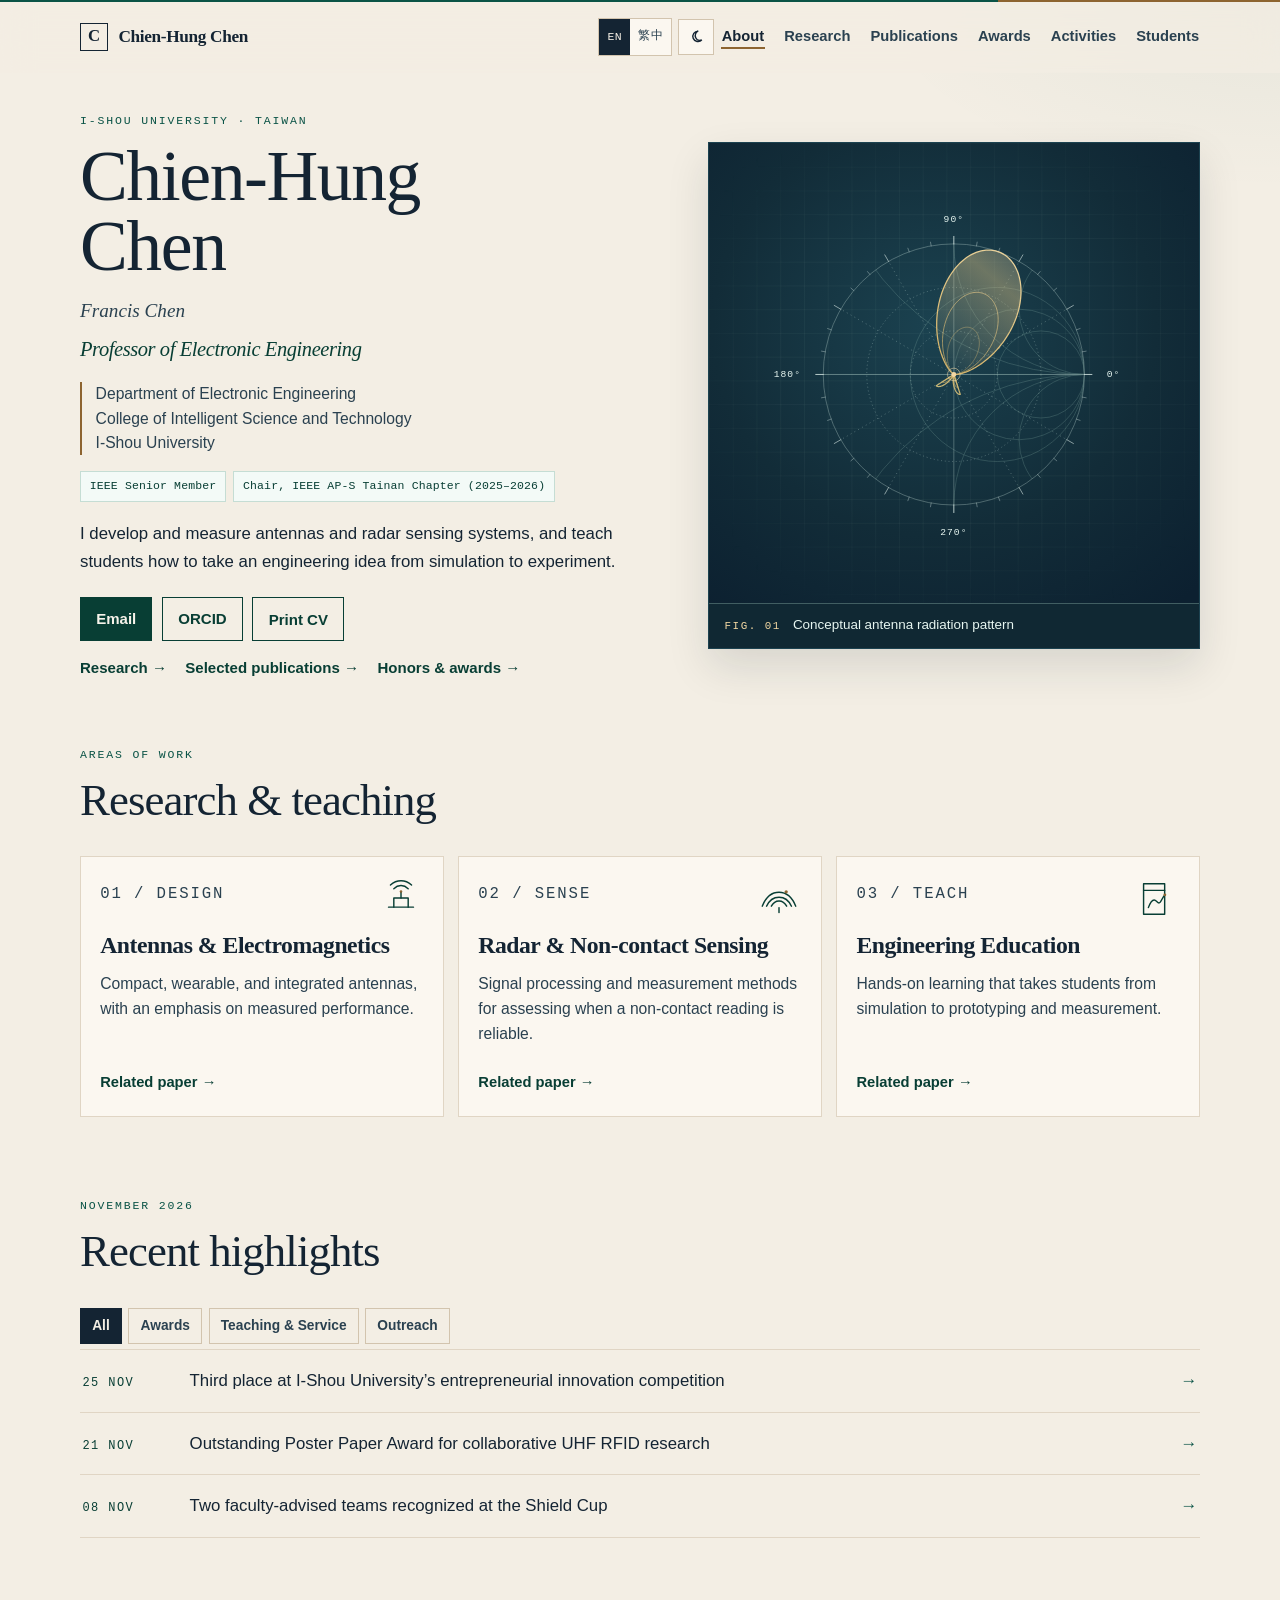
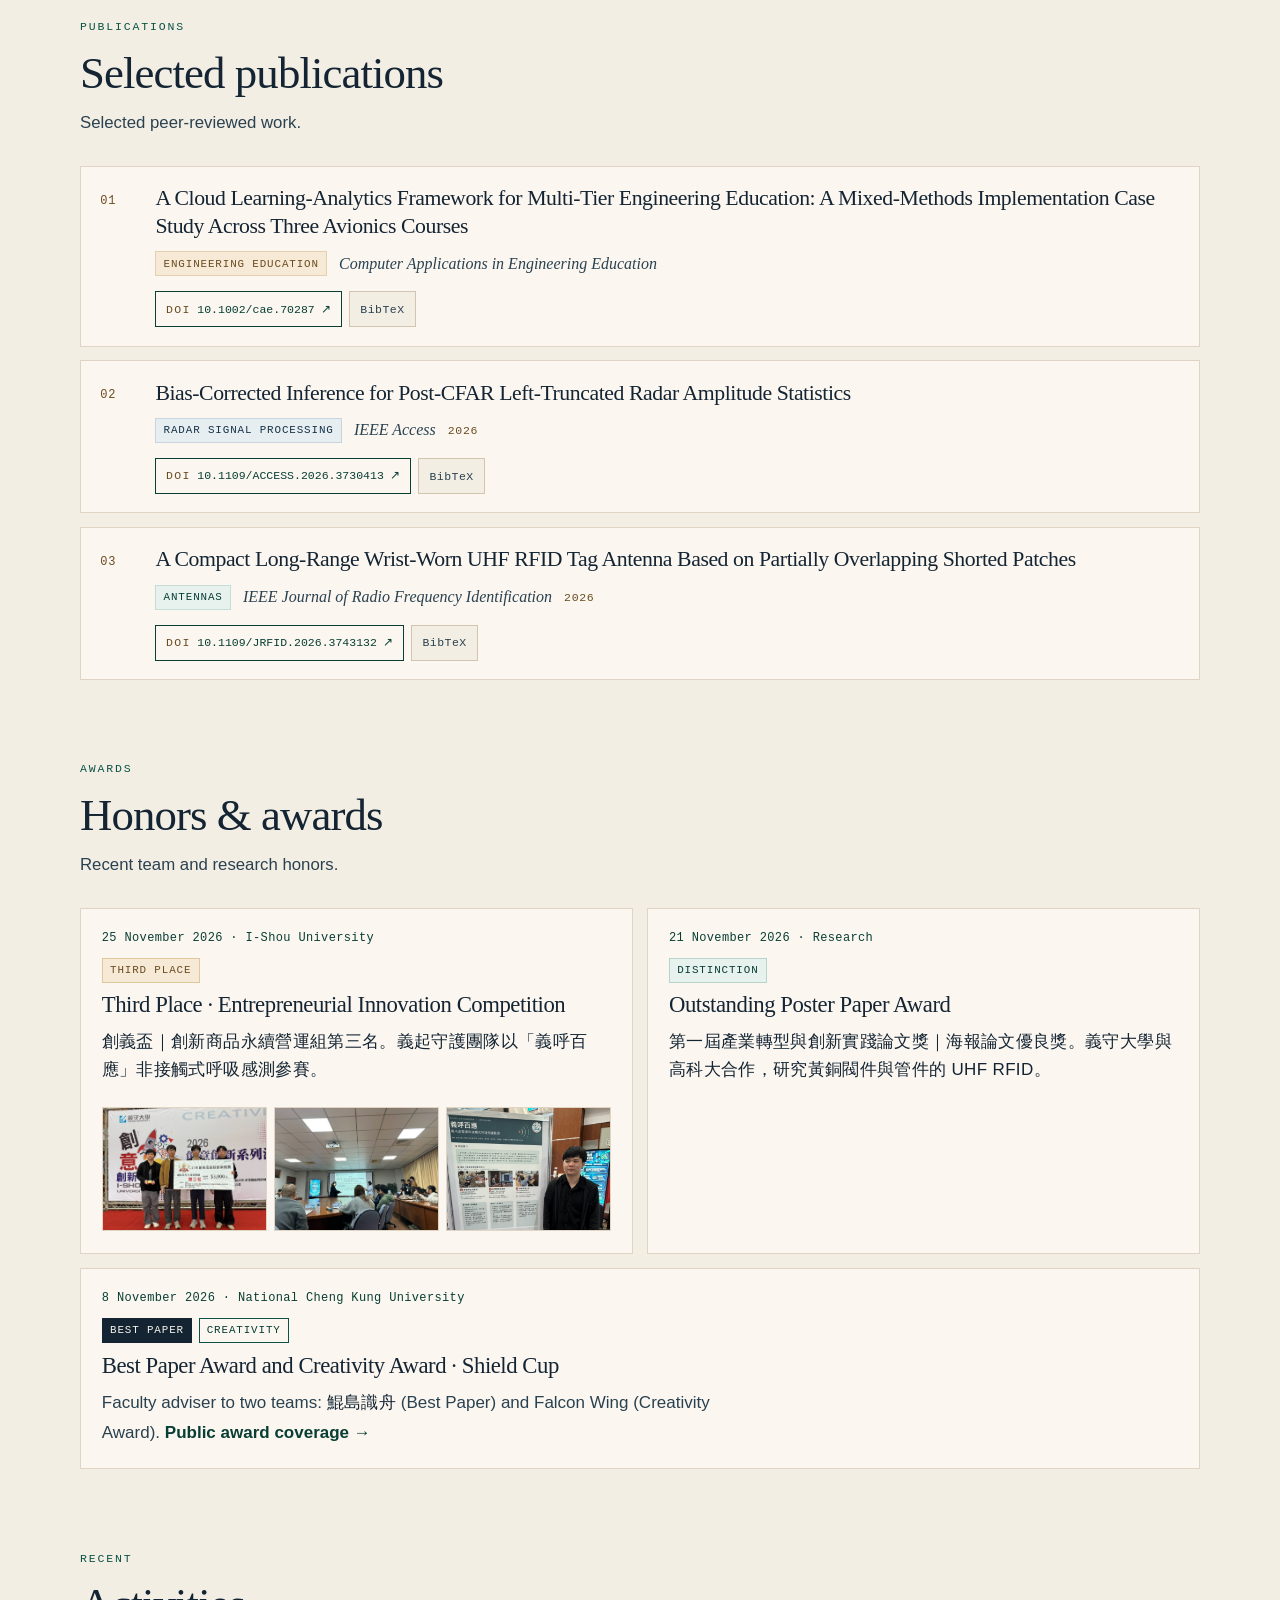
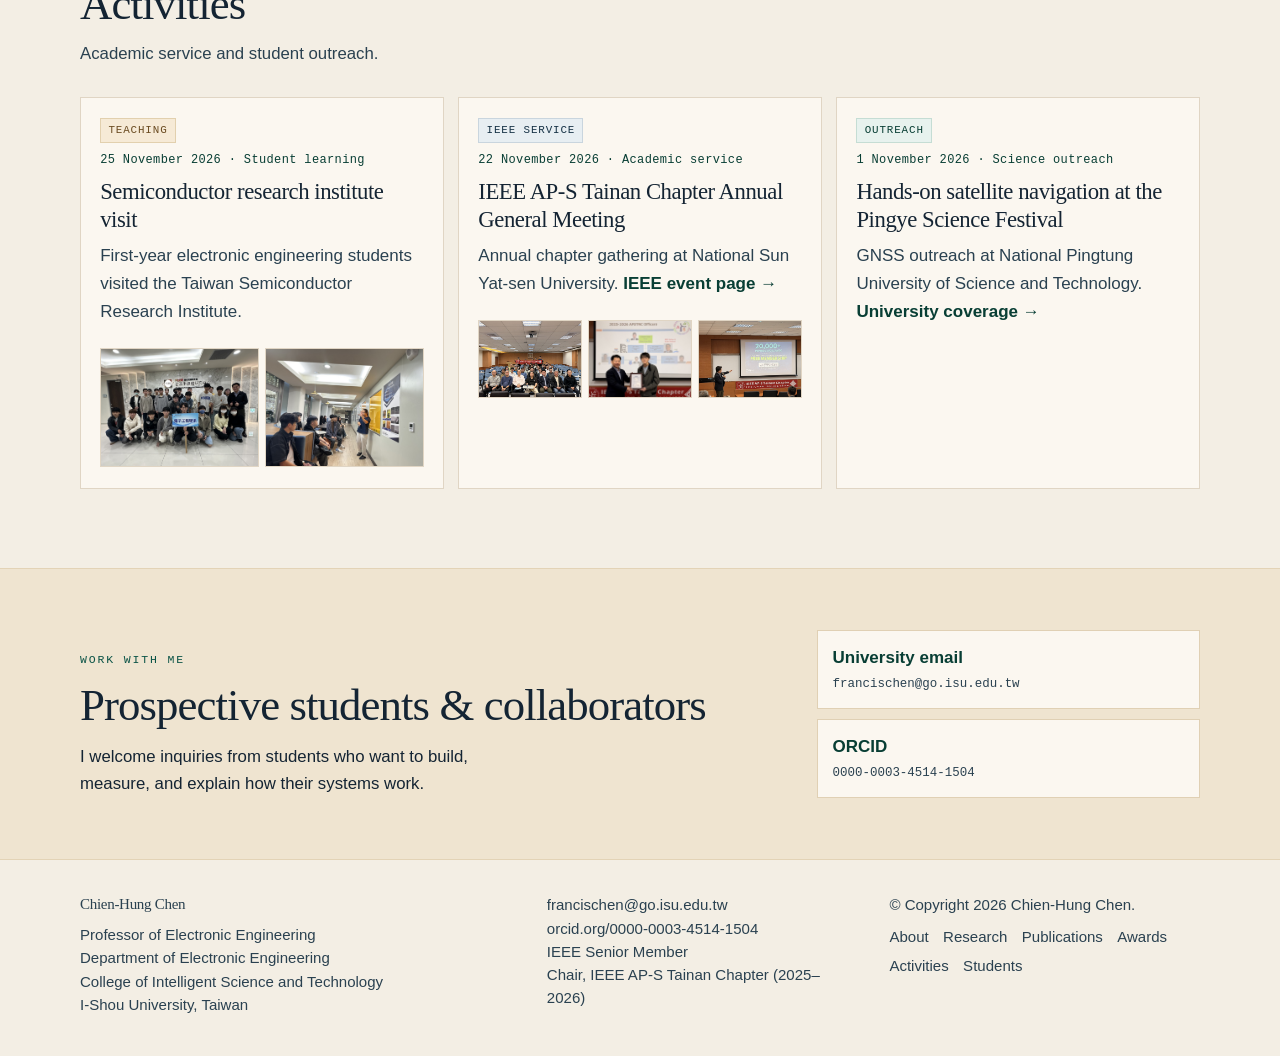
==== index.html @ 175572d3 "Add the IEEE AP-S Tainan Chapter meeting photographs Show the 22 November group, certificate, and ta" ====
<!DOCTYPE html>
<html lang="en">
  <head>
    <meta charset="utf-8">
    <meta name="viewport" content="width=device-width, initial-scale=1">
    <meta name="author" content="Chien-Hung Chen">
    <meta name="description" content="Professor of Electronic Engineering at I-Shou University, Taiwan.">
    <meta name="theme-color" content="#f3eee4">
    <title>Chien-Hung Chen | Professor of Electronic Engineering, I-Shou University</title>
    <link rel="canonical" href="https://francis007.github.io/academic-site/">
    <meta property="og:title" content="Chien-Hung Chen | I-Shou University">
    <meta property="og:description" content="Professor of Electronic Engineering at I-Shou University, Taiwan. Antennas, radar sensing, and engineering education.">
    <meta property="og:type" content="profile">
    <meta property="og:url" content="https://francis007.github.io/academic-site/">
    <meta property="og:locale" content="en_US">
    <meta property="og:locale:alternate" content="zh_TW">
    <meta name="twitter:card" content="summary">
    <meta name="twitter:title" content="Chien-Hung Chen | I-Shou University">
    <meta name="twitter:description" content="Professor of Electronic Engineering at I-Shou University, Taiwan.">
    <script>
      (function () {
        try {
          var stored = localStorage.getItem("francis-theme");
          var theme = stored || (window.matchMedia("(prefers-color-scheme: dark)").matches ? "dark" : "light");
          var lang = localStorage.getItem("francis-lang") || "en";
          document.documentElement.setAttribute("data-theme", theme);
          document.documentElement.setAttribute("data-lang", lang);
          if (lang === "zh") document.documentElement.lang = "zh-Hant";
        } catch (err) {}
      })();
    </script>
    <meta
      http-equiv="Content-Security-Policy"
      content="default-src 'self'; script-src 'self' 'unsafe-inline'; style-src 'self' 'unsafe-inline' https://fonts.googleapis.com; font-src https://fonts.gstatic.com data:; img-src 'self' data:; connect-src 'self';"
    >
    <link rel="preconnect" href="https://fonts.googleapis.com">
    <link rel="preconnect" href="https://fonts.gstatic.com" crossorigin>
    <link
      rel="stylesheet"
      href="https://fonts.googleapis.com/css2?family=JetBrains+Mono:wght@400;500&amp;family=Newsreader:ital,opsz,wght@0,6..72,400..700;1,6..72,400..600&amp;family=Noto+Sans+TC:wght@400;500;600&amp;family=Noto+Serif+TC:wght@500;600;700&amp;family=Plus+Jakarta+Sans:ital,wght@0,400..700;1,400..500&amp;display=swap"
    >
    <link rel="stylesheet" href="styles.css">
    <link rel="icon" href="data:image/svg+xml,%3Csvg xmlns='http://www.w3.org/2000/svg' viewBox='0 0 32 32'%3E%3Crect width='32' height='32' fill='%23102833'/%3E%3Cpath d='M21.5 9.5a7.2 7.2 0 1 0 0 13' fill='none' stroke='%23f2d7a2' stroke-width='2.2'/%3E%3C/svg%3E">
    <script type="application/ld+json">
      {
        "@context": "https://schema.org",
        "@type": "Person",
        "name": "Chien-Hung Chen",
        "alternateName": "Francis Chen",
        "jobTitle": "Professor of Electronic Engineering",
        "email": "francischen@go.isu.edu.tw",
        "url": "https://francis007.github.io/academic-site/",
        "sameAs": ["https://orcid.org/0000-0003-4514-1504"],
        "affiliation": {
          "@type": "CollegeOrUniversity",
          "name": "I-Shou University",
          "department": "Department of Electronic Engineering, College of Intelligent Science and Technology"
        }
      }
    </script>
  </head>
  <body>
    <a class="skip-link" href="#about"><span data-i18n="skip">Skip to content</span></a>

    <header class="site-header">
      <div class="header-inner wrap">
        <a class="brand" href="#about">
          <span class="monogram" aria-hidden="true">C</span>
          <span data-i18n="footer.name">Chien-Hung Chen</span>
        </a>
        <nav class="site-nav" aria-label="Primary">
          <div class="header-tools">
            <div class="lang-switch" role="group" aria-label="Language">
              <button type="button" data-set-lang="en" aria-pressed="true">EN</button>
              <button type="button" data-set-lang="zh" lang="zh-Hant" aria-pressed="false">繁中</button>
            </div>
            <button class="theme-toggle" type="button" aria-pressed="false">
              <span class="sr-only" data-i18n="theme.label">Switch to dark theme</span>
              <svg class="icon-moon" viewBox="0 0 16 16" aria-hidden="true" fill="none" stroke="currentColor" stroke-width="1.4">
                <path d="M10.2 2.2a5.2 5.2 0 1 0 3.6 8.8 4.4 4.4 0 0 1-3.6-8.8z"></path>
              </svg>
              <svg class="icon-sun" viewBox="0 0 16 16" aria-hidden="true" fill="none" stroke="currentColor" stroke-width="1.4">
                <circle cx="8" cy="8" r="2.4"></circle>
                <path d="M8 1.6v1.6M8 12.8v1.6M1.6 8h1.6M12.8 8h1.6M3.4 3.4l1.1 1.1M11.5 11.5l1.1 1.1M12.6 3.4l-1.1 1.1M4.5 11.5l-1.1 1.1"></path>
              </svg>
            </button>
          </div>
          <button class="nav-toggle" type="button" aria-expanded="false" aria-controls="site-nav">
            <span class="sr-only" data-i18n="nav.menu">Menu</span>
            <span class="nav-toggle-bars" aria-hidden="true"></span>
          </button>
          <ul class="nav-links" id="site-nav">
            <li><a class="is-active" href="#about" aria-current="true"><span data-i18n="nav.about">About</span></a></li>
            <li><a href="#research"><span data-i18n="nav.research">Research</span></a></li>
            <li><a href="#publications"><span data-i18n="nav.publications">Publications</span></a></li>
            <li><a href="#awards"><span data-i18n="nav.awards">Awards</span></a></li>
            <li><a href="#activities"><span data-i18n="nav.activities">Activities</span></a></li>
            <li><a href="#students"><span data-i18n="nav.students">Students</span></a></li>
          </ul>
        </nav>
      </div>
    </header>

    <main>
      <section class="hero" id="about" tabindex="-1" aria-labelledby="about-title">
        <div class="wrap hero-grid">
          <div class="hero-copy">
            <p class="eyebrow"><span data-i18n="hero.eyebrow">I-SHOU UNIVERSITY · TAIWAN</span></p>
            <h1 id="about-title" data-i18n-html="hero.name">Chien-Hung<br>Chen</h1>
            <p class="alias">Francis Chen</p>
            <p class="role" data-i18n="hero.role">Professor of Electronic Engineering</p>
            <p class="affiliation">
              <span data-i18n="hero.aff1">Department of Electronic Engineering</span><br>
              <span data-i18n="hero.aff2">College of Intelligent Science and Technology</span><br>
              <span data-i18n="hero.aff3">I-Shou University</span>
            </p>
            <ul class="chips">
              <li data-i18n="chip.ieee">IEEE Senior Member</li>
              <li data-i18n="chip.chair">Chair, IEEE AP-S Tainan Chapter (2025–2026)</li>
            </ul>
            <p class="bio" data-i18n="hero.bio">I develop and measure antennas and radar sensing systems, and teach students how to take an engineering idea from simulation to experiment.</p>
            <div class="action-row">
              <a class="button" href="mailto:francischen@go.isu.edu.tw"><span data-i18n="btn.email">Email</span></a>
              <a class="button button-secondary" href="https://orcid.org/0000-0003-4514-1504" rel="me">ORCID</a>
              <button class="button button-secondary js-print" type="button"><span data-i18n="btn.print">Print CV</span></button>
            </div>
            <p class="quiet-links">
              <a href="#research"><span data-i18n="btn.research">Research</span> <span aria-hidden="true">→</span></a>
              <a href="#publications"><span data-i18n="link.pubs">Selected publications</span> <span aria-hidden="true">→</span></a>
              <a href="#awards"><span data-i18n="link.awards">Honors &amp; awards</span> <span aria-hidden="true">→</span></a>
            </p>
          </div>
          <figure class="plate">
            <svg viewBox="0 0 660 620" fill="none" aria-hidden="true" focusable="false">
    <defs>
      <radialGradient id="plate-bg" cx="46%" cy="40%" r="78%">
        <stop offset="0%" stop-color="#1b4250"/>
        <stop offset="58%" stop-color="#122c38"/>
        <stop offset="100%" stop-color="#0c2030"/>
      </radialGradient>
      <pattern id="plate-grid" width="32" height="32" patternUnits="userSpaceOnUse">
        <path d="M32 0H0V32" stroke="#9ec4ba" stroke-opacity="0.14"/>
      </pattern>
      <radialGradient id="plate-fade" cx="50%" cy="48%" r="62%">
        <stop offset="58%" stop-color="#fff"/>
        <stop offset="100%" stop-color="#000"/>
      </radialGradient>
      <mask id="plate-vignette">
        <rect width="660" height="620" fill="url(#plate-fade)"/>
      </mask>
      <clipPath id="plate-disk">
        <circle cx="330" cy="312" r="176.4"/>
      </clipPath>
      <linearGradient id="lobe-stroke" x1="250" y1="460" x2="500" y2="120" gradientUnits="userSpaceOnUse">
        <stop offset="0%" stop-color="#7eb5a6"/>
        <stop offset="42%" stop-color="#d7b56a"/>
        <stop offset="100%" stop-color="#f4e1b4"/>
      </linearGradient>
      <linearGradient id="lobe-fill" x1="330" y1="312" x2="470" y2="150" gradientUnits="userSpaceOnUse">
        <stop offset="0%" stop-color="#e8d09a" stop-opacity="0.02"/>
        <stop offset="62%" stop-color="#e4c98a" stop-opacity="0.42"/>
        <stop offset="100%" stop-color="#f6e6c0" stop-opacity="0.12"/>
      </linearGradient>
    </defs>
    <rect width="660" height="620" fill="url(#plate-bg)"/>
    <rect width="660" height="620" fill="url(#plate-grid)" mask="url(#plate-vignette)"/>
    <g stroke="#8fb6ad" stroke-width="0.85" opacity="0.38" clip-path="url(#plate-disk)">
      <circle cx="388.67" cy="312.00" r="117.33"/><circle cx="418.00" cy="312.00" r="88.00"/><circle cx="447.33" cy="312.00" r="58.67"/><circle cx="506.00" cy="-40.00" r="352.00"/><circle cx="506.00" cy="136.00" r="176.00"/><circle cx="506.00" cy="224.00" r="88.00"/><circle cx="506.00" cy="664.00" r="352.00"/><circle cx="506.00" cy="488.00" r="176.00"/><circle cx="506.00" cy="400.00" r="88.00"/>
      <line x1="154" y1="312" x2="506" y2="312"/>
    </g>
    <g stroke="#d7eee6" stroke-width="0.8" opacity="0.5">
      <circle cx="330" cy="312" r="58.67" stroke-dasharray="1.4 3.6"/><circle cx="330" cy="312" r="117.33" stroke-dasharray="1.4 3.6"/><circle cx="330" cy="312" r="176.00"/>
      <line x1="330" y1="312" x2="506.00" y2="312.00"/><line x1="330" y1="312" x2="482.42" y2="224.00" stroke-dasharray="1.4 4.5"/><line x1="330" y1="312" x2="418.00" y2="159.58" stroke-dasharray="1.4 4.5"/><line x1="330" y1="312" x2="330.00" y2="136.00"/><line x1="330" y1="312" x2="242.00" y2="159.58" stroke-dasharray="1.4 4.5"/><line x1="330" y1="312" x2="177.58" y2="224.00" stroke-dasharray="1.4 4.5"/><line x1="330" y1="312" x2="154.00" y2="312.00"/><line x1="330" y1="312" x2="177.58" y2="400.00" stroke-dasharray="1.4 4.5"/><line x1="330" y1="312" x2="242.00" y2="464.42" stroke-dasharray="1.4 4.5"/><line x1="330" y1="312" x2="330.00" y2="488.00"/><line x1="330" y1="312" x2="418.00" y2="464.42" stroke-dasharray="1.4 4.5"/><line x1="330" y1="312" x2="482.42" y2="400.00" stroke-dasharray="1.4 4.5"/>
    </g>
    <g stroke="#e7f6f1" stroke-linecap="square" opacity="0.8">
      <line x1="506.00" y1="312.00" x2="516.00" y2="312.00" stroke-width="1.3"/><line x1="503.33" y1="281.44" x2="508.25" y2="280.57" stroke-width="0.6"/><line x1="495.39" y1="251.80" x2="500.08" y2="250.09" stroke-width="0.6"/><line x1="482.42" y1="224.00" x2="491.08" y2="219.00" stroke-width="0.95"/><line x1="464.82" y1="198.87" x2="468.65" y2="195.66" stroke-width="0.6"/><line x1="443.13" y1="177.18" x2="446.34" y2="173.35" stroke-width="0.6"/><line x1="418.00" y1="159.58" x2="423.00" y2="150.92" stroke-width="0.95"/><line x1="390.20" y1="146.61" x2="391.91" y2="141.92" stroke-width="0.6"/><line x1="360.56" y1="138.67" x2="361.43" y2="133.75" stroke-width="0.6"/><line x1="330.00" y1="136.00" x2="330.00" y2="126.00" stroke-width="1.3"/><line x1="299.44" y1="138.67" x2="298.57" y2="133.75" stroke-width="0.6"/><line x1="269.80" y1="146.61" x2="268.09" y2="141.92" stroke-width="0.6"/><line x1="242.00" y1="159.58" x2="237.00" y2="150.92" stroke-width="0.95"/><line x1="216.87" y1="177.18" x2="213.66" y2="173.35" stroke-width="0.6"/><line x1="195.18" y1="198.87" x2="191.35" y2="195.66" stroke-width="0.6"/><line x1="177.58" y1="224.00" x2="168.92" y2="219.00" stroke-width="0.95"/><line x1="164.61" y1="251.80" x2="159.92" y2="250.09" stroke-width="0.6"/><line x1="156.67" y1="281.44" x2="151.75" y2="280.57" stroke-width="0.6"/><line x1="154.00" y1="312.00" x2="144.00" y2="312.00" stroke-width="1.3"/><line x1="156.67" y1="342.56" x2="151.75" y2="343.43" stroke-width="0.6"/><line x1="164.61" y1="372.20" x2="159.92" y2="373.91" stroke-width="0.6"/><line x1="177.58" y1="400.00" x2="168.92" y2="405.00" stroke-width="0.95"/><line x1="195.18" y1="425.13" x2="191.35" y2="428.34" stroke-width="0.6"/><line x1="216.87" y1="446.82" x2="213.66" y2="450.65" stroke-width="0.6"/><line x1="242.00" y1="464.42" x2="237.00" y2="473.08" stroke-width="0.95"/><line x1="269.80" y1="477.39" x2="268.09" y2="482.08" stroke-width="0.6"/><line x1="299.44" y1="485.33" x2="298.57" y2="490.25" stroke-width="0.6"/><line x1="330.00" y1="488.00" x2="330.00" y2="498.00" stroke-width="1.3"/><line x1="360.56" y1="485.33" x2="361.43" y2="490.25" stroke-width="0.6"/><line x1="390.20" y1="477.39" x2="391.91" y2="482.08" stroke-width="0.6"/><line x1="418.00" y1="464.42" x2="423.00" y2="473.08" stroke-width="0.95"/><line x1="443.13" y1="446.82" x2="446.34" y2="450.65" stroke-width="0.6"/><line x1="464.82" y1="425.13" x2="468.65" y2="428.34" stroke-width="0.6"/><line x1="482.42" y1="400.00" x2="491.08" y2="405.00" stroke-width="0.95"/><line x1="495.39" y1="372.20" x2="500.08" y2="373.91" stroke-width="0.6"/><line x1="503.33" y1="342.56" x2="508.25" y2="343.43" stroke-width="0.6"/>
    </g>
    <path d="M 333.70 312.00 L 334.16 311.95 L 334.66 311.89 L 335.19 311.81 L 335.77 311.72 L 336.38 311.61 L 337.04 311.49 L 337.73 311.34 L 338.47 311.18 L 339.26 310.99 L 340.08 310.78 L 340.95 310.54 L 341.87 310.27 L 342.83 309.97 L 343.83 309.64 L 344.88 309.27 L 345.98 308.87 L 347.11 308.43 L 348.29 307.96 L 349.52 307.44 L 350.78 306.88 L 352.09 306.27 L 353.44 305.62 L 354.82 304.92 L 356.24 304.17 L 357.70 303.37 L 359.20 302.51 L 360.72 301.60 L 362.28 300.64 L 363.87 299.62 L 365.49 298.54 L 367.13 297.40 L 368.79 296.21 L 370.47 294.95 L 372.17 293.63 L 373.89 292.25 L 375.61 290.80 L 377.35 289.30 L 379.10 287.73 L 380.85 286.09 L 382.59 284.40 L 384.34 282.64 L 386.08 280.81 L 387.82 278.93 L 389.54 276.98 L 391.25 274.98 L 392.93 272.91 L 394.60 270.78 L 396.24 268.60 L 397.86 266.36 L 399.44 264.07 L 400.99 261.72 L 402.50 259.33 L 403.97 256.88 L 405.40 254.39 L 406.77 251.85 L 408.10 249.27 L 409.38 246.66 L 410.60 244.00 L 411.76 241.32 L 412.85 238.60 L 413.89 235.85 L 414.86 233.08 L 415.75 230.29 L 416.58 227.49 L 417.34 224.66 L 418.01 221.83 L 418.61 219.00 L 419.14 216.16 L 419.58 213.32 L 419.94 210.48 L 420.21 207.66 L 420.40 204.85 L 420.51 202.05 L 420.53 199.28 L 420.46 196.54 L 420.31 193.82 L 420.06 191.14 L 419.73 188.49 L 419.32 185.89 L 418.81 183.33 L 418.22 180.82 L 417.55 178.37 L 416.79 175.98 L 415.94 173.64 L 415.01 171.38 L 414.00 169.18 L 412.91 167.05 L 411.74 165.00 L 410.49 163.04 L 409.17 161.15 L 407.78 159.35 L 406.32 157.64 L 404.78 156.02 L 403.19 154.50 L 401.53 153.07 L 399.81 151.75 L 398.03 150.53 L 396.20 149.41 L 394.32 148.39 L 392.39 147.49 L 390.42 146.70 L 388.40 146.01 L 386.35 145.44 L 384.27 144.98 L 382.15 144.64 L 380.01 144.41 L 377.85 144.29 L 375.66 144.29 L 373.46 144.40 L 371.25 144.63 L 369.03 144.98 L 366.81 145.43 L 364.59 146.00 L 362.36 146.69 L 360.15 147.48 L 357.95 148.38 L 355.75 149.39 L 353.58 150.51 L 351.43 151.73 L 349.30 153.05 L 347.20 154.47 L 345.13 155.99 L 343.09 157.61 L 341.09 159.31 L 339.13 161.11 L 337.21 162.99 L 335.33 164.95 L 333.50 167.00 L 331.73 169.12 L 330.00 171.31 L 328.33 173.57 L 326.71 175.90 L 325.15 178.29 L 323.65 180.73 L 322.21 183.23 L 320.83 185.78 L 319.52 188.38 L 318.27 191.01 L 317.08 193.69 L 315.96 196.40 L 314.91 199.13 L 313.92 201.90 L 313.00 204.68 L 312.15 207.48 L 311.36 210.29 L 310.64 213.12 L 309.99 215.95 L 309.40 218.78 L 308.87 221.60 L 308.41 224.42 L 308.02 227.23 L 307.68 230.03 L 307.41 232.81 L 307.19 235.56 L 307.03 238.30 L 306.93 241.00 L 306.89 243.68 L 306.89 246.32 L 306.95 248.93 L 307.05 251.50 L 307.21 254.02 L 307.40 256.50 L 307.64 258.94 L 307.92 261.32 L 308.24 263.66 L 308.60 265.94 L 308.99 268.17 L 309.41 270.35 L 309.85 272.46 L 310.33 274.52 L 310.83 276.52 L 311.35 278.46 L 311.89 280.34 L 312.45 282.15 L 313.02 283.91 L 313.60 285.60 L 314.19 287.23 L 314.80 288.79 L 315.40 290.30 L 316.01 291.74 L 316.63 293.12 L 317.24 294.43 L 317.85 295.69 L 318.45 296.89 L 319.05 298.02 L 319.64 299.10 L 320.22 300.13 L 320.80 301.09 L 321.36 302.00 L 321.90 302.86 L 322.43 303.67 L 322.95 304.42 L 323.45 305.13 L 323.93 305.78 L 324.40 306.40 L 324.84 306.97 L 325.27 307.49 L 325.67 307.98 L 326.06 308.42 L 326.43 308.83 L 326.77 309.21 L 327.10 309.55 L 327.40 309.86 L 327.69 310.14 L 327.95 310.39 L 328.19 310.62 L 328.42 310.82 L 328.62 311.00 L 328.81 311.16 L 328.98 311.30 L 329.13 311.42 L 329.27 311.52 L 329.39 311.61 L 329.50 311.69 L 329.59 311.75 L 329.67 311.81 L 329.74 311.85 L 329.80 311.89 L 329.85 311.92 L 329.89 311.94 L 329.92 311.96 L 329.94 311.97 L 329.96 311.98 L 329.98 311.99 L 329.99 311.99 L 329.99 312.00 L 330.00 312.00 L 330.00 312.00 L 330.00 312.00 L 330.00 312.00 L 330.00 312.00 L 330.00 312.00 L 330.00 312.00 L 330.00 312.00 L 330.00 312.00 L 330.00 312.00 L 330.00 312.00 L 330.00 312.00 L 330.00 312.00 L 330.00 312.00 L 330.00 312.00 L 330.00 312.00 L 330.00 312.00 L 330.00 312.00 L 330.00 312.00 L 330.00 312.00 L 330.00 312.00 L 330.00 312.00 L 330.00 312.00 L 330.00 312.00 L 330.00 312.00 L 330.00 312.00 L 330.00 312.00 L 330.00 312.00 L 330.00 312.00 L 330.00 312.00 L 330.00 312.00 L 330.00 312.00 L 330.00 312.00 L 330.00 312.00 L 330.00 312.00 L 330.00 312.00 L 330.00 312.00 L 330.00 312.00 L 330.00 312.00 L 330.00 312.00 L 330.00 312.00 L 330.00 312.00 L 330.00 312.00 L 330.00 312.00 L 330.00 312.00 L 330.00 312.00 L 330.00 312.00 L 330.00 312.00 L 330.00 312.00 L 330.00 312.00 L 330.00 312.00 L 330.00 312.00 L 330.00 312.00 L 330.00 312.00 L 330.00 312.00 L 330.00 312.00 L 330.00 312.00 L 330.00 312.00 L 330.00 312.00 L 330.00 312.00 L 330.00 312.00 L 330.00 312.00 L 330.00 312.00 L 330.00 312.00 L 330.00 312.00 L 330.00 312.00 L 330.00 312.00 L 330.00 312.00 L 330.00 312.00 L 330.00 312.00 L 330.00 312.00 L 330.00 312.00 L 330.00 312.00 L 330.00 312.00 L 330.00 312.00 L 330.00 312.00 L 330.00 312.00 L 330.00 312.00 L 330.00 312.00 L 330.00 312.00 L 306.27 327.14 L 306.51 327.39 L 306.78 327.62 L 307.09 327.81 L 307.45 327.97 L 307.84 328.10 L 308.26 328.20 L 308.72 328.26 L 309.20 328.29 L 309.72 328.29 L 310.26 328.25 L 310.83 328.17 L 311.42 328.06 L 312.03 327.92 L 312.66 327.74 L 313.31 327.53 L 313.96 327.28 L 314.63 327.00 L 315.31 326.69 L 315.99 326.36 L 316.67 325.99 L 317.36 325.60 L 318.04 325.18 L 318.72 324.73 L 319.39 324.27 L 320.06 323.79 L 320.71 323.29 L 321.35 322.77 L 321.98 322.24 L 322.59 321.70 L 323.18 321.15 L 323.76 320.59 L 324.31 320.04 L 324.84 319.48 L 325.34 318.92 L 325.83 318.37 L 326.28 317.83 L 326.71 317.29 L 327.12 316.77 L 327.49 316.26 L 327.84 315.77 L 328.16 315.31 L 328.46 314.86 L 328.72 314.44 L 328.96 314.04 L 329.17 313.68 L 329.36 313.34 L 329.52 313.04 L 329.65 312.78 L 329.76 312.55 L 329.85 312.36 L 329.92 312.21 L 329.96 312.10 L 329.99 312.03 L 330.00 312.00 L 329.99 312.02 L 329.97 312.08 L 329.94 312.18 L 329.90 312.33 L 329.84 312.52 L 329.78 312.76 L 329.72 313.04 L 329.65 313.37 L 329.57 313.73 L 329.50 314.14 L 329.43 314.58 L 329.36 315.07 L 329.30 315.59 L 329.24 316.15 L 329.19 316.74 L 329.15 317.37 L 329.12 318.02 L 329.10 318.70 L 329.10 319.40 L 329.11 320.13 L 329.14 320.88 L 329.18 321.64 L 329.24 322.42 L 329.32 323.21 L 329.42 324.01 L 329.54 324.82 L 329.67 325.63 L 329.83 326.44 L 330.00 327.24 L 330.19 328.04 L 330.41 328.83 L 330.64 329.61 L 330.89 330.38 L 331.16 331.12 L 331.44 331.85 L 331.74 332.55 L 332.06 333.23 L 332.39 333.87 L 332.73 334.49 L 333.09 335.08 L 333.45 335.63 L 333.82 336.14 L 334.20 336.61 L 334.59 337.04 L 334.98 337.43 L 335.37 337.78 L 335.76 338.08 L 336.15 338.34 L 336.54 338.54 L 336.93 338.70 L 337.30 338.82 L 337.67 338.88 L 338.03 338.90 L 338.37 338.86 L 338.70 338.78 L 330.00 312.00 L 330.00 312.00 L 330.00 312.00 L 330.00 312.00 L 330.00 312.00 L 330.00 312.00 L 330.00 312.00 L 330.00 312.00 L 330.00 312.00 L 330.00 312.00 L 330.00 312.00 L 330.00 312.00 L 330.00 312.00 L 330.00 312.00 L 330.00 312.00 L 330.00 312.00 L 330.00 312.00 L 330.00 312.00 L 330.00 312.00 L 330.00 312.00 L 330.00 312.00 L 330.00 312.00 L 330.00 312.00 L 330.00 312.00 L 330.00 312.00 L 330.00 312.00 L 330.00 312.00 L 330.00 312.00 L 330.00 312.00 L 330.00 312.00 L 330.00 312.00 L 330.00 312.00 L 330.00 312.00 L 330.00 312.00 L 330.00 312.00 L 330.00 312.00 L 330.00 312.00 L 330.00 312.00 L 330.00 312.00 L 330.00 312.00 L 330.00 312.00 L 330.00 312.00 L 330.00 312.00 L 330.00 312.00 L 330.00 312.00 L 330.00 312.00 L 330.00 312.00 L 330.00 312.00 L 330.00 312.00 L 330.00 312.00 L 330.00 312.00 L 330.00 312.00 L 330.00 312.00 L 330.00 312.00 L 330.00 312.00 L 330.00 312.00 L 330.00 312.00 L 330.00 312.00 L 330.00 312.00 L 330.00 312.00 L 330.00 312.00 L 330.00 312.00 L 330.00 312.00 L 330.00 312.00 L 330.00 312.00 L 330.00 312.00 L 330.00 312.00 L 330.00 312.00 L 330.00 312.00 L 330.00 312.00 L 330.00 312.00 L 330.00 312.00 L 330.00 312.00 L 330.00 312.00 L 330.00 312.00 L 330.00 312.00 L 330.00 312.00 L 330.00 312.00 L 330.00 312.00 L 330.01 312.00 L 330.01 312.00 L 330.02 312.01 L 330.04 312.01 L 330.06 312.01 L 330.08 312.02 L 330.11 312.03 L 330.16 312.03 L 330.21 312.04 L 330.28 312.05 L 330.35 312.06 L 330.45 312.07 L 330.56 312.08 L 330.68 312.09 L 330.83 312.10 L 331.00 312.11 L 331.19 312.12 L 331.40 312.12 L 331.64 312.12 L 331.91 312.12 L 332.20 312.11 L 332.53 312.09 L 332.88 312.07 L 333.27 312.04 Z" fill="url(#lobe-fill)"/>
    <path d="M 333.70 312.00 L 334.16 311.95 L 334.66 311.89 L 335.19 311.81 L 335.77 311.72 L 336.38 311.61 L 337.04 311.49 L 337.73 311.34 L 338.47 311.18 L 339.26 310.99 L 340.08 310.78 L 340.95 310.54 L 341.87 310.27 L 342.83 309.97 L 343.83 309.64 L 344.88 309.27 L 345.98 308.87 L 347.11 308.43 L 348.29 307.96 L 349.52 307.44 L 350.78 306.88 L 352.09 306.27 L 353.44 305.62 L 354.82 304.92 L 356.24 304.17 L 357.70 303.37 L 359.20 302.51 L 360.72 301.60 L 362.28 300.64 L 363.87 299.62 L 365.49 298.54 L 367.13 297.40 L 368.79 296.21 L 370.47 294.95 L 372.17 293.63 L 373.89 292.25 L 375.61 290.80 L 377.35 289.30 L 379.10 287.73 L 380.85 286.09 L 382.59 284.40 L 384.34 282.64 L 386.08 280.81 L 387.82 278.93 L 389.54 276.98 L 391.25 274.98 L 392.93 272.91 L 394.60 270.78 L 396.24 268.60 L 397.86 266.36 L 399.44 264.07 L 400.99 261.72 L 402.50 259.33 L 403.97 256.88 L 405.40 254.39 L 406.77 251.85 L 408.10 249.27 L 409.38 246.66 L 410.60 244.00 L 411.76 241.32 L 412.85 238.60 L 413.89 235.85 L 414.86 233.08 L 415.75 230.29 L 416.58 227.49 L 417.34 224.66 L 418.01 221.83 L 418.61 219.00 L 419.14 216.16 L 419.58 213.32 L 419.94 210.48 L 420.21 207.66 L 420.40 204.85 L 420.51 202.05 L 420.53 199.28 L 420.46 196.54 L 420.31 193.82 L 420.06 191.14 L 419.73 188.49 L 419.32 185.89 L 418.81 183.33 L 418.22 180.82 L 417.55 178.37 L 416.79 175.98 L 415.94 173.64 L 415.01 171.38 L 414.00 169.18 L 412.91 167.05 L 411.74 165.00 L 410.49 163.04 L 409.17 161.15 L 407.78 159.35 L 406.32 157.64 L 404.78 156.02 L 403.19 154.50 L 401.53 153.07 L 399.81 151.75 L 398.03 150.53 L 396.20 149.41 L 394.32 148.39 L 392.39 147.49 L 390.42 146.70 L 388.40 146.01 L 386.35 145.44 L 384.27 144.98 L 382.15 144.64 L 380.01 144.41 L 377.85 144.29 L 375.66 144.29 L 373.46 144.40 L 371.25 144.63 L 369.03 144.98 L 366.81 145.43 L 364.59 146.00 L 362.36 146.69 L 360.15 147.48 L 357.95 148.38 L 355.75 149.39 L 353.58 150.51 L 351.43 151.73 L 349.30 153.05 L 347.20 154.47 L 345.13 155.99 L 343.09 157.61 L 341.09 159.31 L 339.13 161.11 L 337.21 162.99 L 335.33 164.95 L 333.50 167.00 L 331.73 169.12 L 330.00 171.31 L 328.33 173.57 L 326.71 175.90 L 325.15 178.29 L 323.65 180.73 L 322.21 183.23 L 320.83 185.78 L 319.52 188.38 L 318.27 191.01 L 317.08 193.69 L 315.96 196.40 L 314.91 199.13 L 313.92 201.90 L 313.00 204.68 L 312.15 207.48 L 311.36 210.29 L 310.64 213.12 L 309.99 215.95 L 309.40 218.78 L 308.87 221.60 L 308.41 224.42 L 308.02 227.23 L 307.68 230.03 L 307.41 232.81 L 307.19 235.56 L 307.03 238.30 L 306.93 241.00 L 306.89 243.68 L 306.89 246.32 L 306.95 248.93 L 307.05 251.50 L 307.21 254.02 L 307.40 256.50 L 307.64 258.94 L 307.92 261.32 L 308.24 263.66 L 308.60 265.94 L 308.99 268.17 L 309.41 270.35 L 309.85 272.46 L 310.33 274.52 L 310.83 276.52 L 311.35 278.46 L 311.89 280.34 L 312.45 282.15 L 313.02 283.91 L 313.60 285.60 L 314.19 287.23 L 314.80 288.79 L 315.40 290.30 L 316.01 291.74 L 316.63 293.12 L 317.24 294.43 L 317.85 295.69 L 318.45 296.89 L 319.05 298.02 L 319.64 299.10 L 320.22 300.13 L 320.80 301.09 L 321.36 302.00 L 321.90 302.86 L 322.43 303.67 L 322.95 304.42 L 323.45 305.13 L 323.93 305.78 L 324.40 306.40 L 324.84 306.97 L 325.27 307.49 L 325.67 307.98 L 326.06 308.42 L 326.43 308.83 L 326.77 309.21 L 327.10 309.55 L 327.40 309.86 L 327.69 310.14 L 327.95 310.39 L 328.19 310.62 L 328.42 310.82 L 328.62 311.00 L 328.81 311.16 L 328.98 311.30 L 329.13 311.42 L 329.27 311.52 L 329.39 311.61 L 329.50 311.69 L 329.59 311.75 L 329.67 311.81 L 329.74 311.85 L 329.80 311.89 L 329.85 311.92 L 329.89 311.94 L 329.92 311.96 L 329.94 311.97 L 329.96 311.98 L 329.98 311.99 L 329.99 311.99 L 329.99 312.00 L 330.00 312.00 L 330.00 312.00 L 330.00 312.00 L 330.00 312.00 L 330.00 312.00 L 330.00 312.00 L 330.00 312.00 L 330.00 312.00 L 330.00 312.00 L 330.00 312.00 L 330.00 312.00 L 330.00 312.00 L 330.00 312.00 L 330.00 312.00 L 330.00 312.00 L 330.00 312.00 L 330.00 312.00 L 330.00 312.00 L 330.00 312.00 L 330.00 312.00 L 330.00 312.00 L 330.00 312.00 L 330.00 312.00 L 330.00 312.00 L 330.00 312.00 L 330.00 312.00 L 330.00 312.00 L 330.00 312.00 L 330.00 312.00 L 330.00 312.00 L 330.00 312.00 L 330.00 312.00 L 330.00 312.00 L 330.00 312.00 L 330.00 312.00 L 330.00 312.00 L 330.00 312.00 L 330.00 312.00 L 330.00 312.00 L 330.00 312.00 L 330.00 312.00 L 330.00 312.00 L 330.00 312.00 L 330.00 312.00 L 330.00 312.00 L 330.00 312.00 L 330.00 312.00 L 330.00 312.00 L 330.00 312.00 L 330.00 312.00 L 330.00 312.00 L 330.00 312.00 L 330.00 312.00 L 330.00 312.00 L 330.00 312.00 L 330.00 312.00 L 330.00 312.00 L 330.00 312.00 L 330.00 312.00 L 330.00 312.00 L 330.00 312.00 L 330.00 312.00 L 330.00 312.00 L 330.00 312.00 L 330.00 312.00 L 330.00 312.00 L 330.00 312.00 L 330.00 312.00 L 330.00 312.00 L 330.00 312.00 L 330.00 312.00 L 330.00 312.00 L 330.00 312.00 L 330.00 312.00 L 330.00 312.00 L 330.00 312.00 L 330.00 312.00 L 330.00 312.00 L 330.00 312.00 L 330.00 312.00 L 306.27 327.14 L 306.51 327.39 L 306.78 327.62 L 307.09 327.81 L 307.45 327.97 L 307.84 328.10 L 308.26 328.20 L 308.72 328.26 L 309.20 328.29 L 309.72 328.29 L 310.26 328.25 L 310.83 328.17 L 311.42 328.06 L 312.03 327.92 L 312.66 327.74 L 313.31 327.53 L 313.96 327.28 L 314.63 327.00 L 315.31 326.69 L 315.99 326.36 L 316.67 325.99 L 317.36 325.60 L 318.04 325.18 L 318.72 324.73 L 319.39 324.27 L 320.06 323.79 L 320.71 323.29 L 321.35 322.77 L 321.98 322.24 L 322.59 321.70 L 323.18 321.15 L 323.76 320.59 L 324.31 320.04 L 324.84 319.48 L 325.34 318.92 L 325.83 318.37 L 326.28 317.83 L 326.71 317.29 L 327.12 316.77 L 327.49 316.26 L 327.84 315.77 L 328.16 315.31 L 328.46 314.86 L 328.72 314.44 L 328.96 314.04 L 329.17 313.68 L 329.36 313.34 L 329.52 313.04 L 329.65 312.78 L 329.76 312.55 L 329.85 312.36 L 329.92 312.21 L 329.96 312.10 L 329.99 312.03 L 330.00 312.00 L 329.99 312.02 L 329.97 312.08 L 329.94 312.18 L 329.90 312.33 L 329.84 312.52 L 329.78 312.76 L 329.72 313.04 L 329.65 313.37 L 329.57 313.73 L 329.50 314.14 L 329.43 314.58 L 329.36 315.07 L 329.30 315.59 L 329.24 316.15 L 329.19 316.74 L 329.15 317.37 L 329.12 318.02 L 329.10 318.70 L 329.10 319.40 L 329.11 320.13 L 329.14 320.88 L 329.18 321.64 L 329.24 322.42 L 329.32 323.21 L 329.42 324.01 L 329.54 324.82 L 329.67 325.63 L 329.83 326.44 L 330.00 327.24 L 330.19 328.04 L 330.41 328.83 L 330.64 329.61 L 330.89 330.38 L 331.16 331.12 L 331.44 331.85 L 331.74 332.55 L 332.06 333.23 L 332.39 333.87 L 332.73 334.49 L 333.09 335.08 L 333.45 335.63 L 333.82 336.14 L 334.20 336.61 L 334.59 337.04 L 334.98 337.43 L 335.37 337.78 L 335.76 338.08 L 336.15 338.34 L 336.54 338.54 L 336.93 338.70 L 337.30 338.82 L 337.67 338.88 L 338.03 338.90 L 338.37 338.86 L 338.70 338.78 L 330.00 312.00 L 330.00 312.00 L 330.00 312.00 L 330.00 312.00 L 330.00 312.00 L 330.00 312.00 L 330.00 312.00 L 330.00 312.00 L 330.00 312.00 L 330.00 312.00 L 330.00 312.00 L 330.00 312.00 L 330.00 312.00 L 330.00 312.00 L 330.00 312.00 L 330.00 312.00 L 330.00 312.00 L 330.00 312.00 L 330.00 312.00 L 330.00 312.00 L 330.00 312.00 L 330.00 312.00 L 330.00 312.00 L 330.00 312.00 L 330.00 312.00 L 330.00 312.00 L 330.00 312.00 L 330.00 312.00 L 330.00 312.00 L 330.00 312.00 L 330.00 312.00 L 330.00 312.00 L 330.00 312.00 L 330.00 312.00 L 330.00 312.00 L 330.00 312.00 L 330.00 312.00 L 330.00 312.00 L 330.00 312.00 L 330.00 312.00 L 330.00 312.00 L 330.00 312.00 L 330.00 312.00 L 330.00 312.00 L 330.00 312.00 L 330.00 312.00 L 330.00 312.00 L 330.00 312.00 L 330.00 312.00 L 330.00 312.00 L 330.00 312.00 L 330.00 312.00 L 330.00 312.00 L 330.00 312.00 L 330.00 312.00 L 330.00 312.00 L 330.00 312.00 L 330.00 312.00 L 330.00 312.00 L 330.00 312.00 L 330.00 312.00 L 330.00 312.00 L 330.00 312.00 L 330.00 312.00 L 330.00 312.00 L 330.00 312.00 L 330.00 312.00 L 330.00 312.00 L 330.00 312.00 L 330.00 312.00 L 330.00 312.00 L 330.00 312.00 L 330.00 312.00 L 330.00 312.00 L 330.00 312.00 L 330.00 312.00 L 330.00 312.00 L 330.00 312.00 L 330.00 312.00 L 330.01 312.00 L 330.01 312.00 L 330.02 312.01 L 330.04 312.01 L 330.06 312.01 L 330.08 312.02 L 330.11 312.03 L 330.16 312.03 L 330.21 312.04 L 330.28 312.05 L 330.35 312.06 L 330.45 312.07 L 330.56 312.08 L 330.68 312.09 L 330.83 312.10 L 331.00 312.11 L 331.19 312.12 L 331.40 312.12 L 331.64 312.12 L 331.91 312.12 L 332.20 312.11 L 332.53 312.09 L 332.88 312.07 L 333.27 312.04 Z" stroke="url(#lobe-stroke)" stroke-width="1.7" stroke-linejoin="round"/>
    <path d="M 332.44 312.00 L 332.75 311.97 L 333.07 311.93 L 333.43 311.88 L 333.81 311.82 L 334.21 311.75 L 334.64 311.66 L 335.10 311.57 L 335.59 311.46 L 336.11 311.33 L 336.65 311.19 L 337.23 311.03 L 337.83 310.86 L 338.47 310.66 L 339.13 310.44 L 339.82 310.20 L 340.54 309.94 L 341.29 309.65 L 342.07 309.33 L 342.88 308.99 L 343.72 308.62 L 344.58 308.22 L 345.47 307.79 L 346.38 307.33 L 347.32 306.83 L 348.28 306.30 L 349.27 305.74 L 350.28 305.14 L 351.31 304.50 L 352.35 303.83 L 353.42 303.12 L 354.50 302.37 L 355.60 301.58 L 356.71 300.75 L 357.83 299.88 L 358.97 298.96 L 360.11 298.01 L 361.25 297.02 L 362.40 295.98 L 363.56 294.90 L 364.71 293.78 L 365.87 292.62 L 367.02 291.42 L 368.16 290.17 L 369.30 288.89 L 370.42 287.56 L 371.54 286.20 L 372.64 284.80 L 373.72 283.36 L 374.79 281.88 L 375.83 280.37 L 376.85 278.82 L 377.85 277.23 L 378.82 275.62 L 379.76 273.98 L 380.67 272.30 L 381.55 270.60 L 382.39 268.87 L 383.19 267.12 L 383.96 265.35 L 384.68 263.55 L 385.37 261.74 L 386.01 259.91 L 386.60 258.07 L 387.14 256.22 L 387.64 254.36 L 388.09 252.49 L 388.49 250.62 L 388.83 248.74 L 389.12 246.87 L 389.36 245.00 L 389.54 243.13 L 389.67 241.28 L 389.74 239.44 L 389.75 237.61 L 389.70 235.79 L 389.60 234.00 L 389.44 232.23 L 389.23 230.48 L 388.95 228.77 L 388.62 227.08 L 388.23 225.42 L 387.78 223.80 L 387.28 222.22 L 386.72 220.68 L 386.11 219.19 L 385.44 217.74 L 384.72 216.33 L 383.95 214.98 L 383.13 213.68 L 382.25 212.44 L 381.33 211.25 L 380.37 210.12 L 379.36 209.05 L 378.30 208.05 L 377.21 207.11 L 376.07 206.23 L 374.90 205.43 L 373.69 204.69 L 372.45 204.02 L 371.18 203.42 L 369.88 202.90 L 368.55 202.45 L 367.19 202.07 L 365.82 201.77 L 364.42 201.54 L 363.01 201.39 L 361.58 201.31 L 360.14 201.31 L 358.69 201.39 L 357.23 201.54 L 355.76 201.76 L 354.29 202.07 L 352.83 202.44 L 351.36 202.89 L 349.90 203.42 L 348.44 204.01 L 347.00 204.68 L 345.56 205.42 L 344.14 206.22 L 342.74 207.09 L 341.35 208.03 L 339.98 209.04 L 338.64 210.10 L 337.32 211.23 L 336.02 212.41 L 334.76 213.65 L 333.52 214.95 L 332.31 216.30 L 331.14 217.70 L 330.00 219.14 L 328.90 220.64 L 327.83 222.17 L 326.80 223.75 L 325.81 225.36 L 324.86 227.01 L 323.95 228.70 L 323.08 230.41 L 322.26 232.15 L 321.47 233.91 L 320.74 235.70 L 320.04 237.51 L 319.39 239.33 L 318.78 241.17 L 318.22 243.02 L 317.70 244.87 L 317.22 246.74 L 316.79 248.60 L 316.40 250.47 L 316.06 252.34 L 315.75 254.20 L 315.49 256.05 L 315.27 257.90 L 315.09 259.73 L 314.95 261.55 L 314.84 263.36 L 314.78 265.14 L 314.74 266.91 L 314.75 268.65 L 314.79 270.37 L 314.86 272.07 L 314.96 273.73 L 315.09 275.37 L 315.24 276.98 L 315.43 278.55 L 315.64 280.09 L 315.87 281.60 L 316.13 283.07 L 316.41 284.51 L 316.70 285.90 L 317.02 287.26 L 317.35 288.58 L 317.69 289.86 L 318.05 291.10 L 318.41 292.30 L 318.79 293.46 L 319.18 294.57 L 319.57 295.65 L 319.96 296.68 L 320.37 297.67 L 320.77 298.63 L 321.17 299.54 L 321.58 300.41 L 321.98 301.24 L 322.38 302.03 L 322.77 302.78 L 323.16 303.49 L 323.55 304.16 L 323.93 304.80 L 324.29 305.40 L 324.66 305.97 L 325.01 306.50 L 325.35 307.00 L 325.68 307.46 L 326.00 307.90 L 326.30 308.30 L 326.60 308.68 L 326.88 309.02 L 327.15 309.35 L 327.40 309.64 L 327.64 309.91 L 327.87 310.16 L 328.08 310.38 L 328.28 310.59 L 328.47 310.77 L 328.65 310.94 L 328.81 311.09 L 328.96 311.22 L 329.09 311.34 L 329.22 311.44 L 329.33 311.54 L 329.43 311.62 L 329.52 311.68 L 329.60 311.74 L 329.67 311.79 L 329.73 311.84 L 329.78 311.87 L 329.83 311.90 L 329.87 311.93 L 329.90 311.95 L 329.93 311.96 L 329.95 311.97 L 329.96 311.98 L 329.98 311.99 L 329.98 311.99 L 329.99 312.00 L 330.00 312.00 L 330.00 312.00 L 330.00 312.00 L 330.00 312.00 L 330.00 312.00 L 330.00 312.00 L 330.00 312.00 L 330.00 312.00 L 330.00 312.00 L 330.00 312.00 L 330.00 312.00 L 330.00 312.00 L 330.00 312.00 L 330.00 312.00 L 330.00 312.00 L 330.00 312.00 L 330.00 312.00 L 330.00 312.00 L 330.00 312.00 L 330.00 312.00 L 330.00 312.00 L 330.00 312.00 L 330.00 312.00 L 330.00 312.00 L 330.00 312.00 L 330.00 312.00 L 330.00 312.00 L 330.00 312.00 L 330.00 312.00 L 330.00 312.00 L 330.00 312.00 L 330.00 312.00 L 330.00 312.00 L 330.00 312.00 L 330.00 312.00 L 330.00 312.00 L 330.00 312.00 L 330.00 312.00 L 330.00 312.00 L 330.00 312.00 L 330.00 312.00 L 330.00 312.00 L 330.00 312.00 L 330.00 312.00 L 330.00 312.00 L 330.00 312.00 L 330.00 312.00 L 330.00 312.00 L 330.00 312.00 L 330.00 312.00 L 330.00 312.00 L 330.00 312.00 L 330.00 312.00 L 330.00 312.00 L 330.00 312.00 L 330.00 312.00 L 330.00 312.00 L 330.00 312.00 L 330.00 312.00 L 330.00 312.00 L 330.00 312.00 L 330.00 312.00 L 330.00 312.00 L 330.00 312.00 L 330.00 312.00 L 330.00 312.00 L 330.00 312.00 L 330.00 312.00 L 330.00 312.00 L 330.00 312.00 L 330.00 312.00 L 330.00 312.00 L 330.00 312.00 L 330.00 312.00 L 330.00 312.00 L 330.00 312.00 L 330.00 312.00 L 330.00 312.00 L 330.00 312.00 L 330.00 312.00 L 330.00 312.00 L 314.34 321.99 L 314.49 322.16 L 314.68 322.31 L 314.88 322.43 L 315.11 322.54 L 315.37 322.63 L 315.65 322.69 L 315.95 322.73 L 316.27 322.75 L 316.61 322.75 L 316.97 322.72 L 317.35 322.67 L 317.74 322.60 L 318.14 322.51 L 318.56 322.39 L 318.98 322.25 L 319.42 322.09 L 319.86 321.90 L 320.30 321.70 L 320.75 321.48 L 321.20 321.23 L 321.65 320.97 L 322.11 320.70 L 322.55 320.40 L 323.00 320.10 L 323.44 319.78 L 323.87 319.45 L 324.29 319.11 L 324.71 318.76 L 325.11 318.40 L 325.50 318.04 L 325.88 317.67 L 326.24 317.30 L 326.59 316.94 L 326.93 316.57 L 327.25 316.20 L 327.55 315.85 L 327.83 315.49 L 328.10 315.15 L 328.35 314.81 L 328.58 314.49 L 328.79 314.18 L 328.98 313.89 L 329.16 313.61 L 329.31 313.35 L 329.45 313.11 L 329.57 312.89 L 329.68 312.69 L 329.77 312.51 L 329.84 312.36 L 329.90 312.24 L 329.94 312.14 L 329.98 312.06 L 329.99 312.02 L 330.00 312.00 L 330.00 312.01 L 329.98 312.05 L 329.96 312.12 L 329.93 312.22 L 329.90 312.35 L 329.86 312.50 L 329.81 312.69 L 329.77 312.90 L 329.72 313.14 L 329.67 313.41 L 329.62 313.71 L 329.58 314.03 L 329.54 314.37 L 329.50 314.74 L 329.47 315.13 L 329.44 315.54 L 329.42 315.97 L 329.41 316.42 L 329.41 316.89 L 329.41 317.37 L 329.43 317.86 L 329.46 318.36 L 329.50 318.88 L 329.55 319.40 L 329.62 319.93 L 329.69 320.46 L 329.78 320.99 L 329.88 321.53 L 330.00 322.06 L 330.13 322.59 L 330.27 323.11 L 330.42 323.62 L 330.59 324.13 L 330.76 324.62 L 330.95 325.10 L 331.15 325.56 L 331.36 326.01 L 331.58 326.44 L 331.80 326.84 L 332.04 327.23 L 332.28 327.59 L 332.52 327.93 L 332.77 328.24 L 333.03 328.53 L 333.29 328.79 L 333.54 329.01 L 333.80 329.21 L 334.06 329.38 L 334.32 329.52 L 334.57 329.62 L 334.82 329.70 L 335.06 329.74 L 335.30 329.75 L 335.52 329.73 L 335.74 329.68 L 330.00 312.00 L 330.00 312.00 L 330.00 312.00 L 330.00 312.00 L 330.00 312.00 L 330.00 312.00 L 330.00 312.00 L 330.00 312.00 L 330.00 312.00 L 330.00 312.00 L 330.00 312.00 L 330.00 312.00 L 330.00 312.00 L 330.00 312.00 L 330.00 312.00 L 330.00 312.00 L 330.00 312.00 L 330.00 312.00 L 330.00 312.00 L 330.00 312.00 L 330.00 312.00 L 330.00 312.00 L 330.00 312.00 L 330.00 312.00 L 330.00 312.00 L 330.00 312.00 L 330.00 312.00 L 330.00 312.00 L 330.00 312.00 L 330.00 312.00 L 330.00 312.00 L 330.00 312.00 L 330.00 312.00 L 330.00 312.00 L 330.00 312.00 L 330.00 312.00 L 330.00 312.00 L 330.00 312.00 L 330.00 312.00 L 330.00 312.00 L 330.00 312.00 L 330.00 312.00 L 330.00 312.00 L 330.00 312.00 L 330.00 312.00 L 330.00 312.00 L 330.00 312.00 L 330.00 312.00 L 330.00 312.00 L 330.00 312.00 L 330.00 312.00 L 330.00 312.00 L 330.00 312.00 L 330.00 312.00 L 330.00 312.00 L 330.00 312.00 L 330.00 312.00 L 330.00 312.00 L 330.00 312.00 L 330.00 312.00 L 330.00 312.00 L 330.00 312.00 L 330.00 312.00 L 330.00 312.00 L 330.00 312.00 L 330.00 312.00 L 330.00 312.00 L 330.00 312.00 L 330.00 312.00 L 330.00 312.00 L 330.00 312.00 L 330.00 312.00 L 330.00 312.00 L 330.00 312.00 L 330.00 312.00 L 330.00 312.00 L 330.00 312.00 L 330.00 312.00 L 330.00 312.00 L 330.00 312.00 L 330.01 312.00 L 330.01 312.00 L 330.02 312.01 L 330.04 312.01 L 330.05 312.01 L 330.08 312.02 L 330.10 312.02 L 330.14 312.03 L 330.18 312.03 L 330.23 312.04 L 330.30 312.05 L 330.37 312.05 L 330.45 312.06 L 330.55 312.07 L 330.66 312.07 L 330.78 312.08 L 330.92 312.08 L 331.08 312.08 L 331.26 312.08 L 331.45 312.07 L 331.67 312.06 L 331.90 312.05 L 332.16 312.03 Z" stroke="url(#lobe-stroke)" stroke-width="1.15" stroke-linejoin="round" opacity="0.78"/>
    <path d="M 331.41 312.00 L 331.58 311.98 L 331.77 311.96 L 331.97 311.93 L 332.19 311.89 L 332.42 311.85 L 332.67 311.81 L 332.94 311.75 L 333.22 311.69 L 333.52 311.62 L 333.83 311.53 L 334.16 311.44 L 334.51 311.34 L 334.87 311.23 L 335.26 311.10 L 335.66 310.96 L 336.07 310.81 L 336.50 310.65 L 336.95 310.46 L 337.42 310.27 L 337.90 310.05 L 338.39 309.82 L 338.91 309.58 L 339.43 309.31 L 339.97 309.02 L 340.53 308.72 L 341.10 308.39 L 341.68 308.05 L 342.27 307.68 L 342.87 307.30 L 343.48 306.89 L 344.11 306.45 L 344.74 306.00 L 345.38 305.52 L 346.02 305.02 L 346.68 304.49 L 347.33 303.95 L 347.99 303.37 L 348.66 302.78 L 349.32 302.16 L 349.99 301.51 L 350.65 300.84 L 351.31 300.15 L 351.97 299.43 L 352.62 298.69 L 353.27 297.93 L 353.91 297.15 L 354.55 296.34 L 355.17 295.51 L 355.79 294.66 L 356.39 293.79 L 356.98 292.89 L 357.55 291.98 L 358.11 291.05 L 358.65 290.11 L 359.17 289.14 L 359.68 288.16 L 360.16 287.17 L 360.63 286.16 L 361.07 285.14 L 361.48 284.11 L 361.88 283.06 L 362.25 282.01 L 362.59 280.95 L 362.90 279.88 L 363.19 278.81 L 363.45 277.74 L 363.67 276.66 L 363.87 275.58 L 364.04 274.50 L 364.18 273.42 L 364.28 272.35 L 364.35 271.28 L 364.39 270.22 L 364.40 269.17 L 364.37 268.12 L 364.32 267.09 L 364.22 266.07 L 364.10 265.07 L 363.94 264.08 L 363.75 263.11 L 363.53 262.15 L 363.27 261.22 L 362.98 260.31 L 362.66 259.42 L 362.30 258.56 L 361.92 257.73 L 361.51 256.92 L 361.06 256.14 L 360.59 255.39 L 360.09 254.68 L 359.56 253.99 L 359.00 253.34 L 358.42 252.73 L 357.81 252.15 L 357.18 251.61 L 356.53 251.10 L 355.85 250.64 L 355.16 250.21 L 354.44 249.83 L 353.71 249.49 L 352.96 249.18 L 352.19 248.92 L 351.41 248.71 L 350.62 248.53 L 349.82 248.40 L 349.00 248.31 L 348.18 248.27 L 347.35 248.27 L 346.52 248.31 L 345.68 248.40 L 344.83 248.53 L 343.99 248.70 L 343.14 248.92 L 342.30 249.18 L 341.46 249.48 L 340.62 249.83 L 339.79 250.21 L 338.96 250.63 L 338.14 251.10 L 337.33 251.60 L 336.54 252.14 L 335.75 252.72 L 334.97 253.33 L 334.21 253.98 L 333.47 254.66 L 332.74 255.38 L 332.03 256.12 L 331.33 256.90 L 330.66 257.70 L 330.00 258.54 L 329.36 259.40 L 328.75 260.28 L 328.16 261.19 L 327.59 262.12 L 327.04 263.07 L 326.52 264.04 L 326.02 265.02 L 325.54 266.03 L 325.09 267.04 L 324.67 268.07 L 324.27 269.11 L 323.89 270.16 L 323.54 271.22 L 323.22 272.28 L 322.92 273.35 L 322.64 274.42 L 322.40 275.50 L 322.17 276.57 L 321.97 277.65 L 321.80 278.72 L 321.65 279.79 L 321.52 280.85 L 321.41 281.91 L 321.33 282.95 L 321.27 283.99 L 321.23 285.02 L 321.22 286.04 L 321.22 287.04 L 321.24 288.03 L 321.28 289.01 L 321.34 289.97 L 321.41 290.91 L 321.50 291.84 L 321.61 292.74 L 321.73 293.63 L 321.87 294.50 L 322.01 295.35 L 322.17 296.17 L 322.34 296.98 L 322.53 297.76 L 322.71 298.52 L 322.91 299.25 L 323.12 299.97 L 323.33 300.66 L 323.55 301.32 L 323.77 301.97 L 323.99 302.59 L 324.22 303.18 L 324.45 303.75 L 324.68 304.30 L 324.92 304.82 L 325.15 305.32 L 325.38 305.80 L 325.61 306.26 L 325.84 306.69 L 326.06 307.10 L 326.29 307.49 L 326.50 307.85 L 326.72 308.20 L 326.92 308.53 L 327.13 308.83 L 327.32 309.12 L 327.51 309.39 L 327.69 309.64 L 327.87 309.87 L 328.04 310.09 L 328.20 310.29 L 328.36 310.47 L 328.50 310.64 L 328.64 310.80 L 328.77 310.94 L 328.90 311.07 L 329.01 311.19 L 329.12 311.29 L 329.22 311.39 L 329.31 311.48 L 329.40 311.55 L 329.48 311.62 L 329.55 311.68 L 329.61 311.73 L 329.67 311.78 L 329.72 311.82 L 329.77 311.85 L 329.81 311.88 L 329.85 311.91 L 329.88 311.93 L 329.90 311.94 L 329.92 311.96 L 329.94 311.97 L 329.96 311.98 L 329.97 311.98 L 329.98 311.99 L 329.99 311.99 L 329.99 312.00 L 329.99 312.00 L 330.00 312.00 L 330.00 312.00 L 330.00 312.00 L 330.00 312.00 L 330.00 312.00 L 330.00 312.00 L 330.00 312.00 L 330.00 312.00 L 330.00 312.00 L 330.00 312.00 L 330.00 312.00 L 330.00 312.00 L 330.00 312.00 L 330.00 312.00 L 330.00 312.00 L 330.00 312.00 L 330.00 312.00 L 330.00 312.00 L 330.00 312.00 L 330.00 312.00 L 330.00 312.00 L 330.00 312.00 L 330.00 312.00 L 330.00 312.00 L 330.00 312.00 L 330.00 312.00 L 330.00 312.00 L 330.00 312.00 L 330.00 312.00 L 330.00 312.00 L 330.00 312.00 L 330.00 312.00 L 330.00 312.00 L 330.00 312.00 L 330.00 312.00 L 330.00 312.00 L 330.00 312.00 L 330.00 312.00 L 330.00 312.00 L 330.00 312.00 L 330.00 312.00 L 330.00 312.00 L 330.00 312.00 L 330.00 312.00 L 330.00 312.00 L 330.00 312.00 L 330.00 312.00 L 330.00 312.00 L 330.00 312.00 L 330.00 312.00 L 330.00 312.00 L 330.00 312.00 L 330.00 312.00 L 330.00 312.00 L 330.00 312.00 L 330.00 312.00 L 330.00 312.00 L 330.00 312.00 L 330.00 312.00 L 330.00 312.00 L 330.00 312.00 L 330.00 312.00 L 330.00 312.00 L 330.00 312.00 L 330.00 312.00 L 330.00 312.00 L 330.00 312.00 L 330.00 312.00 L 330.00 312.00 L 330.00 312.00 L 330.00 312.00 L 330.00 312.00 L 330.00 312.00 L 330.00 312.00 L 330.00 312.00 L 330.00 312.00 L 330.00 312.00 L 330.00 312.00 L 330.00 312.00 L 330.00 312.00 L 330.00 312.00 L 320.98 317.75 L 321.07 317.85 L 321.18 317.93 L 321.30 318.01 L 321.43 318.07 L 321.58 318.12 L 321.74 318.16 L 321.91 318.18 L 322.10 318.19 L 322.29 318.19 L 322.50 318.17 L 322.72 318.15 L 322.94 318.10 L 323.17 318.05 L 323.41 317.98 L 323.66 317.90 L 323.91 317.81 L 324.16 317.70 L 324.42 317.58 L 324.67 317.46 L 324.93 317.32 L 325.20 317.17 L 325.45 317.01 L 325.71 316.84 L 325.97 316.66 L 326.22 316.48 L 326.47 316.29 L 326.71 316.09 L 326.95 315.89 L 327.18 315.69 L 327.41 315.48 L 327.63 315.27 L 327.84 315.05 L 328.04 314.84 L 328.23 314.63 L 328.41 314.42 L 328.59 314.21 L 328.75 314.01 L 328.90 313.81 L 329.05 313.62 L 329.18 313.43 L 329.30 313.26 L 329.41 313.09 L 329.51 312.93 L 329.60 312.78 L 329.68 312.64 L 329.76 312.51 L 329.82 312.40 L 329.87 312.30 L 329.91 312.21 L 329.94 312.14 L 329.97 312.08 L 329.99 312.04 L 330.00 312.01 L 330.00 312.00 L 330.00 312.01 L 329.99 312.03 L 329.98 312.07 L 329.96 312.13 L 329.94 312.20 L 329.92 312.29 L 329.89 312.40 L 329.87 312.52 L 329.84 312.66 L 329.81 312.81 L 329.78 312.98 L 329.76 313.17 L 329.73 313.37 L 329.71 313.58 L 329.69 313.80 L 329.68 314.04 L 329.67 314.29 L 329.66 314.55 L 329.66 314.81 L 329.66 315.09 L 329.67 315.37 L 329.69 315.66 L 329.71 315.96 L 329.74 316.26 L 329.78 316.57 L 329.82 316.87 L 329.87 317.18 L 329.93 317.49 L 330.00 317.79 L 330.07 318.10 L 330.15 318.40 L 330.24 318.69 L 330.34 318.98 L 330.44 319.27 L 330.55 319.54 L 330.66 319.81 L 330.78 320.07 L 330.91 320.31 L 331.04 320.55 L 331.17 320.77 L 331.31 320.98 L 331.45 321.17 L 331.60 321.35 L 331.74 321.52 L 331.89 321.66 L 332.04 321.80 L 332.19 321.91 L 332.34 322.01 L 332.49 322.09 L 332.63 322.15 L 332.77 322.19 L 332.91 322.21 L 333.05 322.22 L 333.18 322.21 L 333.31 322.18 L 330.00 312.00 L 330.00 312.00 L 330.00 312.00 L 330.00 312.00 L 330.00 312.00 L 330.00 312.00 L 330.00 312.00 L 330.00 312.00 L 330.00 312.00 L 330.00 312.00 L 330.00 312.00 L 330.00 312.00 L 330.00 312.00 L 330.00 312.00 L 330.00 312.00 L 330.00 312.00 L 330.00 312.00 L 330.00 312.00 L 330.00 312.00 L 330.00 312.00 L 330.00 312.00 L 330.00 312.00 L 330.00 312.00 L 330.00 312.00 L 330.00 312.00 L 330.00 312.00 L 330.00 312.00 L 330.00 312.00 L 330.00 312.00 L 330.00 312.00 L 330.00 312.00 L 330.00 312.00 L 330.00 312.00 L 330.00 312.00 L 330.00 312.00 L 330.00 312.00 L 330.00 312.00 L 330.00 312.00 L 330.00 312.00 L 330.00 312.00 L 330.00 312.00 L 330.00 312.00 L 330.00 312.00 L 330.00 312.00 L 330.00 312.00 L 330.00 312.00 L 330.00 312.00 L 330.00 312.00 L 330.00 312.00 L 330.00 312.00 L 330.00 312.00 L 330.00 312.00 L 330.00 312.00 L 330.00 312.00 L 330.00 312.00 L 330.00 312.00 L 330.00 312.00 L 330.00 312.00 L 330.00 312.00 L 330.00 312.00 L 330.00 312.00 L 330.00 312.00 L 330.00 312.00 L 330.00 312.00 L 330.00 312.00 L 330.00 312.00 L 330.00 312.00 L 330.00 312.00 L 330.00 312.00 L 330.00 312.00 L 330.00 312.00 L 330.00 312.00 L 330.00 312.00 L 330.00 312.00 L 330.00 312.00 L 330.00 312.00 L 330.00 312.00 L 330.00 312.00 L 330.00 312.00 L 330.00 312.00 L 330.00 312.00 L 330.01 312.00 L 330.01 312.00 L 330.02 312.01 L 330.03 312.01 L 330.04 312.01 L 330.06 312.01 L 330.08 312.02 L 330.10 312.02 L 330.13 312.02 L 330.17 312.03 L 330.21 312.03 L 330.26 312.03 L 330.32 312.04 L 330.38 312.04 L 330.45 312.04 L 330.53 312.05 L 330.62 312.05 L 330.72 312.04 L 330.84 312.04 L 330.96 312.03 L 331.10 312.03 L 331.24 312.02 Z" stroke="url(#lobe-stroke)" stroke-width="0.95" stroke-linejoin="round" opacity="0.55"/>
    <circle cx="330" cy="312" r="3.3" fill="#f3d7a4"/>
    <circle cx="330" cy="312" r="8.5" stroke="#efd7a6" stroke-opacity="0.75"/>
    <g fill="#e7f6f1" font-family="JetBrains Mono, ui-monospace, monospace" font-size="13" letter-spacing="1.4">
      <text x="536.0" y="316.0" text-anchor="start">0°</text>
      <text x="330.0" y="107.0" text-anchor="middle">90°</text>
      <text x="124.0" y="316.0" text-anchor="end">180°</text>
      <text x="330.0" y="528.0" text-anchor="middle">270°</text>
    </g>
  </svg>
            <figcaption><span data-i18n="fig.label">FIG. 01</span> <span data-i18n="fig.caption">Conceptual antenna radiation pattern</span></figcaption>
          </figure>
        </div>
      </section>

      <section class="section" id="research" tabindex="-1" aria-labelledby="research-title">
        <div class="wrap">
          <header class="section-head">
            <p class="eyebrow"><span data-i18n="research.eyebrow">AREAS OF WORK</span></p>
            <h2 id="research-title" data-i18n="research.title">Research &amp; teaching</h2>
          </header>
          <ul class="research-grid">
            <li class="research-card">
              <div class="card-top">
                <p class="card-index" data-i18n="research.design">01 / DESIGN</p>
                <span class="card-icon">
                  <svg viewBox="0 0 48 48" fill="none" stroke="currentColor" stroke-width="1.5" stroke-linecap="round" stroke-linejoin="round" aria-hidden="true">
                    <path d="M11 32.5h26"></path>
                    <path d="M16.5 32.5V23h15v9.5"></path>
                    <path d="M24 23v-6"></path>
                    <circle cx="24" cy="16.2" r="1.35" fill="#8d6430" stroke="none"></circle>
                    <path d="M16.5 13.2c2.2-2.1 4.7-3.2 7.5-3.2s5.3 1.1 7.5 3.2"></path>
                    <path d="M13 9.4c3.2-2.9 6.9-4.4 11-4.4s7.8 1.5 11 4.4"></path>
                  </svg>
                </span>
              </div>
              <h3 data-i18n="research.ant.title">Antennas &amp; Electromagnetics</h3>
              <p data-i18n="research.ant.body">Compact, wearable, and integrated antennas, with an emphasis on measured performance.</p>
              <a class="pillar-link" href="#pub-rfid"><span data-i18n="research.jump">Related paper</span> <span aria-hidden="true">→</span></a>
            </li>
            <li class="research-card">
              <div class="card-top">
                <p class="card-index" data-i18n="research.sense">02 / SENSE</p>
                <span class="card-icon">
                  <svg viewBox="0 0 48 48" fill="none" stroke="currentColor" stroke-width="1.5" stroke-linecap="round" stroke-linejoin="round" aria-hidden="true">
                    <path d="M24 38v-5"></path>
                    <path d="M16 31.5c1.9-3.6 4.7-5.5 8-5.5s6.1 1.9 8 5.5"></path>
                    <path d="M11 31.5c2.8-6.2 7.4-9.4 13-9.4s10.2 3.2 13 9.4"></path>
                    <path d="M6.5 31.5C10.4 22 16.2 17 24 17s13.6 5 17.5 14.5"></path>
                    <circle cx="31.5" cy="16.5" r="1.7" fill="#8d6430" stroke="none"></circle>
                  </svg>
                </span>
              </div>
              <h3 data-i18n="research.radar.title">Radar &amp; Non-contact Sensing</h3>
              <p data-i18n="research.radar.body">Signal processing and measurement methods for assessing when a non-contact reading is reliable.</p>
              <a class="pillar-link" href="#pub-radar"><span data-i18n="research.jump">Related paper</span> <span aria-hidden="true">→</span></a>
            </li>
            <li class="research-card">
              <div class="card-top">
                <p class="card-index" data-i18n="research.teach">03 / TEACH</p>
                <span class="card-icon">
                  <svg viewBox="0 0 48 48" fill="none" stroke="currentColor" stroke-width="1.5" stroke-linecap="round" stroke-linejoin="round" aria-hidden="true">
                    <rect x="10" y="8" width="22" height="32"></rect>
                    <path d="M10 15h22"></path>
                    <path d="M15 33c2-5.5 3.8-8 6-8 2.3 0 3.1 3.1 5.1 3.1 2 0 3.2-5.6 6.2-8.6"></path>
                    <circle cx="32.2" cy="19.6" r="1.45" fill="#8d6430" stroke="none"></circle>
                  </svg>
                </span>
              </div>
              <h3 data-i18n="research.edu.title">Engineering Education</h3>
              <p data-i18n="research.edu.body">Hands-on learning that takes students from simulation to prototyping and measurement.</p>
              <a class="pillar-link" href="#pub-edu"><span data-i18n="research.jump">Related paper</span> <span aria-hidden="true">→</span></a>
            </li>
          </ul>
        </div>
      </section>

      <section class="section" id="highlights" tabindex="-1" aria-labelledby="highlights-title">
        <div class="wrap">
          <header class="section-head">
            <p class="eyebrow"><span data-i18n="hl.eyebrow">NOVEMBER 2026</span></p>
            <h2 id="highlights-title" data-i18n="hl.title">Recent highlights</h2>
          </header>
          <div class="filter-bar" role="group" aria-label="Filter">
            <button class="filter-chip" type="button" data-filter-key="all" aria-pressed="true"><span data-i18n="filter.all">All</span></button>
            <button class="filter-chip" type="button" data-filter-key="awards" aria-pressed="false"><span data-i18n="filter.awards">Awards</span></button>
            <button class="filter-chip" type="button" data-filter-key="service" aria-pressed="false"><span data-i18n="filter.service">Teaching &amp; Service</span></button>
            <button class="filter-chip" type="button" data-filter-key="outreach" aria-pressed="false"><span data-i18n="filter.outreach">Outreach</span></button>
          </div>
          <div class="highlight-list">
            <a href="#entrepreneurial-innovation" data-filter="awards">
              <time datetime="2026-11-25" data-i18n="date.short25">25 NOV</time>
              <span data-i18n="hl.1">Third place at I-Shou University’s entrepreneurial innovation competition</span>
              <b aria-hidden="true">→</b>
            </a>
            <a href="#outstanding-poster" data-filter="awards">
              <time datetime="2026-11-21" data-i18n="date.short21">21 NOV</time>
              <span data-i18n="hl.2">Outstanding Poster Paper Award for collaborative UHF RFID research</span>
              <b aria-hidden="true">→</b>
            </a>
            <a href="#shield-cup" data-filter="awards">
              <time datetime="2026-11-08" data-i18n="date.short08">08 NOV</time>
              <span data-i18n="hl.3">Two faculty-advised teams recognized at the Shield Cup</span>
              <b aria-hidden="true">→</b>
            </a>
          </div>
        </div>
      </section>

      <section class="section" id="publications" tabindex="-1" aria-labelledby="publications-title">
        <div class="wrap">
          <header class="section-head">
            <p class="eyebrow"><span data-i18n="pub.eyebrow">Publications</span></p>
            <h2 id="publications-title" data-i18n="pub.title">Selected publications</h2>
            <p class="lede" data-i18n="pub.lede">Selected peer-reviewed work.</p>
          </header>
          <ol class="bibliography">
            <li class="pub" id="pub-edu">
              <div class="pub-top">
                <span class="pub-index">01</span>
                <div>
                  <h3>
                    <a lang="en" href="https://doi.org/10.1002/cae.70287">A Cloud Learning-Analytics Framework for Multi-Tier Engineering Education: A Mixed-Methods Implementation Case Study Across Three Avionics Courses</a>
                  </h3>
                  <div class="pub-meta">
                    <span class="badge badge-edu" data-i18n="badge.edu">Engineering education</span>
                    <span class="venue" lang="en">Computer Applications in Engineering Education</span>
                  </div>
                </div>
              </div>
              <div class="pub-actions">
                <a class="doi" href="https://doi.org/10.1002/cae.70287">
                  <span class="doi-label">DOI</span>
                  <span>10.1002/cae.70287</span>
                  <span aria-hidden="true">↗</span>
                </a>
                <details class="bib">
                  <summary data-i18n="pub.bib">BibTeX</summary>
                  <div class="bib-panel">
                    <pre class="bibtex"><code>@article{chen-cae70287,
  author = {Chien-Hung Chen},
  title = {A Cloud Learning-Analytics Framework for Multi-Tier Engineering Education: A Mixed-Methods Implementation Case Study Across Three Avionics Courses},
  journal = {Computer Applications in Engineering Education},
  doi = {10.1002/cae.70287}
}</code></pre>
                    <button class="bib-copy" type="button" data-i18n="pub.copy">Copy BibTeX</button>
                  </div>
                </details>
              </div>
            </li>
            <li class="pub" id="pub-radar">
              <div class="pub-top">
                <span class="pub-index">02</span>
                <div>
                  <h3>
                    <a lang="en" href="https://doi.org/10.1109/ACCESS.2026.3730413">Bias-Corrected Inference for Post-CFAR Left-Truncated Radar Amplitude Statistics</a>
                  </h3>
                  <div class="pub-meta">
                    <span class="badge badge-radar" data-i18n="badge.radar">Radar signal processing</span>
                    <span class="venue" lang="en">IEEE Access</span>
                    <span class="year-pill">2026</span>
                  </div>
                </div>
              </div>
              <div class="pub-actions">
                <a class="doi" href="https://doi.org/10.1109/ACCESS.2026.3730413">
                  <span class="doi-label">DOI</span>
                  <span>10.1109/ACCESS.2026.3730413</span>
                  <span aria-hidden="true">↗</span>
                </a>
                <details class="bib">
                  <summary data-i18n="pub.bib">BibTeX</summary>
                  <div class="bib-panel">
                    <pre class="bibtex"><code>@article{chen2026access,
  author = {Chien-Hung Chen},
  title = {Bias-Corrected Inference for Post-CFAR Left-Truncated Radar Amplitude Statistics},
  journal = {IEEE Access},
  year = {2026},
  doi = {10.1109/ACCESS.2026.3730413}
}</code></pre>
                    <button class="bib-copy" type="button" data-i18n="pub.copy">Copy BibTeX</button>
                  </div>
                </details>
              </div>
            </li>
            <li class="pub" id="pub-rfid">
              <div class="pub-top">
                <span class="pub-index">03</span>
                <div>
                  <h3>
                    <a lang="en" href="https://doi.org/10.1109/JRFID.2026.3743132">A Compact Long-Range Wrist-Worn UHF RFID Tag Antenna Based on Partially Overlapping Shorted Patches</a>
                  </h3>
                  <div class="pub-meta">
                    <span class="badge badge-ant" data-i18n="badge.ant">Antennas</span>
                    <span class="venue" lang="en">IEEE Journal of Radio Frequency Identification</span>
                    <span class="year-pill">2026</span>
                  </div>
                </div>
              </div>
              <div class="pub-actions">
                <a class="doi" href="https://doi.org/10.1109/JRFID.2026.3743132">
                  <span class="doi-label">DOI</span>
                  <span>10.1109/JRFID.2026.3743132</span>
                  <span aria-hidden="true">↗</span>
                </a>
                <details class="bib">
                  <summary data-i18n="pub.bib">BibTeX</summary>
                  <div class="bib-panel">
                    <pre class="bibtex"><code>@article{chen2026jrfid,
  author = {Chien-Hung Chen},
  title = {A Compact Long-Range Wrist-Worn UHF RFID Tag Antenna Based on Partially Overlapping Shorted Patches},
  journal = {IEEE Journal of Radio Frequency Identification},
  year = {2026},
  doi = {10.1109/JRFID.2026.3743132}
}</code></pre>
                    <button class="bib-copy" type="button" data-i18n="pub.copy">Copy BibTeX</button>
                  </div>
                </details>
              </div>
            </li>
          </ol>
        </div>
      </section>

      <section class="section" id="awards" tabindex="-1" aria-labelledby="awards-title">
        <div class="wrap">
          <header class="section-head">
            <p class="eyebrow"><span data-i18n="award.eyebrow">Awards</span></p>
            <h2 id="awards-title" data-i18n="award.title">Honors &amp; awards</h2>
            <p class="lede" data-i18n="award.lede">Recent team and research honors.</p>
          </header>
          <ul class="award-grid">
            <li data-filter="awards">
              <article class="award" id="entrepreneurial-innovation">
                <p class="meta"><time datetime="2026-11-25" data-i18n="date.nov25">25 November 2026</time> · <span data-i18n="award.1.place">I-Shou University</span></p>
                <div class="badge-row"><span class="badge badge-third" data-i18n="badge.third">Third Place</span></div>
                <h3 data-i18n="award.1.title">Third Place · Entrepreneurial Innovation Competition</h3>
                <p data-i18n="award.1.body" data-i18n-keep-lang="zh-Hant">創義盃｜創新商品永續營運組第三名。義起守護團隊以「義呼百應」非接觸式呼吸感測參賽。</p>
                <ul class="photo-strip">
                  <li>
                    <button type="button" class="photo-open" data-cap-en="Team 義起守護 with the Third Place trophy and award board at the 115年創義盃創新創業競賽, 25 November 2026." data-cap-zh="義起守護團隊於頒獎舞台，手持115年創義盃創新創業競賽創新商品永續營運組第三名獎座與獎金板。">
                      <img src="images/isu-chuangyi-2026-award.jpg" width="1477" height="1108" alt="Team 義起守護 holding the Third Place award at the 115年創義盃" data-alt-en="Team 義起守護 holding the Third Place award at the 115年創義盃" data-alt-zh="義起守護團隊手持115年創義盃第三名獎座與獎金板" loading="lazy" class="pos-award">
                    </button>
                  </li>
                  <li>
                    <button type="button" class="photo-open" data-cap-en="Final competition pitch for 義呼百應：毫米波雷達非接觸式呼吸照護監測." data-cap-zh="決賽簡報，「義呼百應：毫米波雷達非接觸式呼吸照護監測」。">
                      <img src="images/isu-chuangyi-2026-pitch.jpg" width="1477" height="1108" alt="Final pitch for 義呼百應：毫米波雷達非接觸式呼吸照護監測" data-alt-en="Final pitch for 義呼百應：毫米波雷達非接觸式呼吸照護監測" data-alt-zh="義呼百應決賽簡報：毫米波雷達非接觸式呼吸照護監測" loading="lazy" class="pos-pitch">
                    </button>
                  </li>
                  <li>
                    <button type="button" class="photo-open" data-cap-en="Poster exhibition beside the 義呼百應 project poster." data-cap-zh="「義呼百應」海報展示。">
                      <img src="images/isu-chuangyi-2026-poster.jpg" width="1108" height="1477" alt="Poster exhibition for the 義呼百應 project" data-alt-en="Poster exhibition for the 義呼百應 project" data-alt-zh="義呼百應海報展示" loading="lazy" class="pos-poster">
                    </button>
                  </li>
                </ul>
              </article>
            </li>
            <li data-filter="awards">
              <article class="award" id="outstanding-poster">
                <p class="meta"><time datetime="2026-11-21" data-i18n="date.nov21">21 November 2026</time> · <span data-i18n="award.2.place">Research</span></p>
                <div class="badge-row"><span class="badge badge-distinction" data-i18n="badge.distinction">Distinction</span></div>
                <h3 data-i18n="award.2.title">Outstanding Poster Paper Award</h3>
                <p data-i18n="award.2.body" data-i18n-keep-lang="zh-Hant">第一屆產業轉型與創新實踐論文獎｜海報論文優良獎。義守大學與高科大合作，研究黃銅閥件與管件的 UHF RFID。</p>
              </article>
            </li>
            <li data-filter="awards">
              <article class="award" id="shield-cup">
                <p class="meta"><time datetime="2026-11-08" data-i18n="date.nov8">8 November 2026</time> · <span data-i18n="award.3.place">National Cheng Kung University</span></p>
                <div class="badge-row">
                  <span class="badge badge-best" data-i18n="badge.best">Best Paper</span>
                  <span class="badge badge-creativity" data-i18n="badge.creativity">Creativity</span>
                </div>
                <h3 data-i18n="award.3.title">Best Paper Award and Creativity Award · Shield Cup</h3>
                <p><span data-i18n-html="award.3.text">Faculty adviser to two teams: <span lang="zh-Hant">鯤島識舟</span> (Best Paper) and Falcon Wing (Creativity Award).</span> <a class="ext-link" href="https://www.ydn.com.tw/tw/news/ugC_News_Detail.aspx?ID=649813"><span data-i18n="award.3.link">Public award coverage</span> <span aria-hidden="true">→</span></a></p>
              </article>
            </li>
          </ul>
        </div>
      </section>

      <section class="section" id="activities" tabindex="-1" aria-labelledby="activities-title">
        <div class="wrap">
          <header class="section-head">
            <p class="eyebrow"><span data-i18n="act.eyebrow">Recent</span></p>
            <h2 id="activities-title" data-i18n="act.title">Activities</h2>
            <p class="lede" data-i18n="act.lede">Academic service and student outreach.</p>
          </header>
          <ul class="activity-grid">
            <li class="activity" data-filter="service">
              <span class="badge badge-teach" data-i18n="badge.teach">Teaching</span>
              <p class="meta"><time datetime="2026-11-25" data-i18n="date.nov25">25 November 2026</time> · <span data-i18n="act.1.kind">Student learning</span></p>
              <h3 data-i18n="act.1.title">Semiconductor research institute visit</h3>
              <p data-i18n="act.1.body">First-year electronic engineering students visited the Taiwan Semiconductor Research Institute.</p>
              <ul class="photo-strip photo-strip-pair">
                <li>
                  <button type="button" class="photo-open" data-cap-en="Professor Chien-Hung Chen and electronic engineering students in the TSRI lobby, 25 November 2026." data-cap-zh="陳建宏教授與電子工程學系學生於國家實驗研究院台灣半導體研究中心大廳合影。">
                    <img src="images/tsri-2026-group.jpg" width="1494" height="1120" alt="Professor Chien-Hung Chen and electronic engineering students in the TSRI lobby" data-alt-en="Professor Chien-Hung Chen and electronic engineering students in the TSRI lobby" data-alt-zh="陳建宏教授與電子工程學系學生於台灣半導體研究中心大廳合影" loading="lazy" class="pos-group">
                  </button>
                </li>
                <li>
                  <button type="button" class="photo-open" data-cap-en="Students at the photolithography briefing beside the cleanroom yellow-light window at TSRI." data-cap-zh="學生於台灣半導體研究中心聆聽黃光製程簡報，旁邊是無塵室黃光窗。">
                    <img src="images/tsri-2026-briefing.jpg" width="1494" height="1120" alt="Students at the TSRI photolithography briefing" data-alt-en="Students at the TSRI photolithography briefing" data-alt-zh="學生於台灣半導體研究中心聆聽黃光製程簡報" loading="lazy" class="pos-brief">
                  </button>
                </li>
              </ul>
            </li>
            <li class="activity" data-filter="service">
              <span class="badge badge-service" data-i18n="badge.ieee">IEEE Service</span>
              <p class="meta"><time datetime="2026-11-22" data-i18n="date.nov22">22 November 2026</time> · <span data-i18n="act.2.kind">Academic service</span></p>
              <h3 data-i18n="act.2.title">IEEE AP-S Tainan Chapter Annual General Meeting</h3>
              <p><span data-i18n="act.2.body">Annual chapter gathering at National Sun Yat-sen University.</span> <a class="ext-link" href="https://events.vtools.ieee.org/m/586690"><span data-i18n="act.2.link">IEEE event page</span> <span aria-hidden="true">→</span></a></p>
              <ul class="photo-strip photo-strip-meet">
                <li>
                  <button type="button" class="photo-open" data-cap-en="IEEE AP-S Tainan Chapter annual meeting attendees with the chapter banner, 22 November 2026." data-cap-zh="IEEE AP-S 臺南分會會員大會與會者於分會布條前合影。">
                    <img src="images/apstnc-2026-group.jpg" width="1477" height="1108" alt="IEEE AP-S Tainan Chapter annual meeting group with the chapter banner" data-alt-en="IEEE AP-S Tainan Chapter annual meeting group with the chapter banner" data-alt-zh="IEEE AP-S 臺南分會會員大會與會者於分會布條前合影" loading="lazy" class="pos-aps-group">
                  </button>
                </li>
                <li>
                  <button type="button" class="photo-open" data-cap-en="Chapter Chair Prof. Chien-Hung Chen presenting an IEEE Certificate of Appreciation, in front of the 2025–2026 APSTNC Officers slide." data-cap-zh="分會主席陳建宏教授頒發 IEEE 感謝狀，背景為 2025–2026 APSTNC Officers 簡報。">
                    <img src="images/apstnc-2026-certificate.jpg" width="840" height="1120" alt="Prof. Chien-Hung Chen presenting an IEEE Certificate of Appreciation" data-alt-en="Prof. Chien-Hung Chen presenting an IEEE Certificate of Appreciation" data-alt-zh="陳建宏教授頒發 IEEE 感謝狀" loading="lazy" class="pos-aps-cert">
                  </button>
                </li>
                <li>
                  <button type="button" class="photo-open" data-cap-en="Prof. Chien-Hung Chen speaking at the IEEE AP-S Tainan Chapter annual meeting." data-cap-zh="陳建宏教授於 IEEE AP-S 臺南分會會員大會發言。">
                    <img src="images/apstnc-2026-talk.jpg" width="1477" height="1108" alt="Prof. Chien-Hung Chen speaking at the IEEE AP-S Tainan Chapter annual meeting" data-alt-en="Prof. Chien-Hung Chen speaking at the IEEE AP-S Tainan Chapter annual meeting" data-alt-zh="陳建宏教授於 IEEE AP-S 臺南分會會員大會發言" loading="lazy" class="pos-aps-talk">
                  </button>
                </li>
              </ul>
            </li>
            <li class="activity" data-filter="outreach">
              <span class="badge badge-outreach" data-i18n="badge.out">Outreach</span>
              <p class="meta"><time datetime="2026-11-01" data-i18n="date.nov1">1 November 2026</time> · <span data-i18n="act.3.kind">Science outreach</span></p>
              <h3 data-i18n="act.3.title">Hands-on satellite navigation at the Pingye Science Festival</h3>
              <p><span data-i18n="act.3.body">GNSS outreach at National Pingtung University of Science and Technology.</span> <a class="ext-link" href="https://news.npust.edu.tw/2026/11/04/focus2847/"><span data-i18n="act.3.link">University coverage</span> <span aria-hidden="true">→</span></a></p>
            </li>
          </ul>
        </div>
      </section>

      <section class="students" id="students" tabindex="-1" aria-labelledby="students-title">
        <div class="wrap students-inner">
          <div>
            <p class="eyebrow"><span data-i18n="stu.eyebrow">WORK WITH ME</span></p>
            <h2 id="students-title" data-i18n="stu.title">Prospective students &amp; collaborators</h2>
            <p class="lede" data-i18n="stu.lede">I welcome inquiries from students who want to build, measure, and explain how their systems work.</p>
          </div>
          <div class="contact-actions">
            <a class="contact-link" href="mailto:francischen@go.isu.edu.tw">
              <strong data-i18n="stu.email">University email</strong>
              <span>francischen@go.isu.edu.tw</span>
            </a>
            <a class="contact-link" href="https://orcid.org/0000-0003-4514-1504" rel="me">
              <strong>ORCID</strong>
              <span>0000-0003-4514-1504</span>
            </a>
          </div>
        </div>
      </section>
    </main>

    <footer class="site-footer" role="contentinfo">
      <div class="wrap footer-grid">
        <div>
          <p class="footer-name" data-i18n="footer.name">Chien-Hung Chen</p>
          <p>
            <span data-i18n="hero.role">Professor of Electronic Engineering</span><br>
            <span data-i18n="hero.aff1">Department of Electronic Engineering</span><br>
            <span data-i18n="hero.aff2">College of Intelligent Science and Technology</span><br>
            <span data-i18n="footer.uni">I-Shou University, Taiwan</span>
          </p>
        </div>
        <div>
          <p><a href="mailto:francischen@go.isu.edu.tw">francischen@go.isu.edu.tw</a></p>
          <p><a href="https://orcid.org/0000-0003-4514-1504" rel="me">orcid.org/0000-0003-4514-1504</a></p>
          <p data-i18n="chip.ieee">IEEE Senior Member</p>
          <p data-i18n="chip.chair">Chair, IEEE AP-S Tainan Chapter (2025–2026)</p>
        </div>
        <div>
          <p data-i18n="footer.copy">&copy; Copyright 2026 Chien-Hung Chen.</p>
          <nav class="footer-nav" aria-label="Footer">
            <a href="#about"><span data-i18n="nav.about">About</span></a>
            <a href="#research"><span data-i18n="nav.research">Research</span></a>
            <a href="#publications"><span data-i18n="nav.publications">Publications</span></a>
            <a href="#awards"><span data-i18n="nav.awards">Awards</span></a>
            <a href="#activities"><span data-i18n="nav.activities">Activities</span></a>
            <a href="#students"><span data-i18n="nav.students">Students</span></a>
          </nav>
        </div>
      </div>
    </footer>

    <dialog class="photo-dialog" id="photo-dialog" aria-labelledby="photo-dialog-caption">
      <button type="button" class="photo-dialog-close" data-i18n="photo.close">Close</button>
      <figure>
        <img id="photo-dialog-img" alt="">
        <figcaption id="photo-dialog-caption"></figcaption>
      </figure>
    </dialog>

    <noscript>
      <style>
        @media (max-width: 880px) {
          .nav-links {
            display: flex !important;
            position: static !important;
            flex-wrap: wrap;
          }
        }
      </style>
    </noscript>
    <script>
      (function () {
        var STRINGS = {
          en: {
            "skip": "Skip to content",
            "nav.menu": "Menu",
            "nav.about": "About",
            "nav.research": "Research",
            "nav.publications": "Publications",
            "nav.awards": "Awards",
            "nav.activities": "Activities",
            "nav.students": "Students",
            "theme.label": "Switch to dark theme",
            "theme.labelDark": "Switch to light theme",
            "hero.eyebrow": "I-SHOU UNIVERSITY · TAIWAN",
            "hero.name": "Chien-Hung<br>Chen",
            "hero.role": "Professor of Electronic Engineering",
            "hero.aff1": "Department of Electronic Engineering",
            "hero.aff2": "College of Intelligent Science and Technology",
            "hero.aff3": "I-Shou University",
            "chip.ieee": "IEEE Senior Member",
            "chip.chair": "Chair, IEEE AP-S Tainan Chapter (2025–2026)",
            "hero.bio": "I develop and measure antennas and radar sensing systems, and teach students how to take an engineering idea from simulation to experiment.",
            "btn.email": "Email",
            "btn.print": "Print CV",
            "btn.research": "Research",
            "link.pubs": "Selected publications",
            "link.awards": "Honors & awards",
            "fig.label": "FIG. 01",
            "fig.caption": "Conceptual antenna radiation pattern",
            "research.eyebrow": "AREAS OF WORK",
            "research.title": "Research & teaching",
            "research.design": "01 / DESIGN",
            "research.ant.title": "Antennas & Electromagnetics",
            "research.ant.body": "Compact, wearable, and integrated antennas, with an emphasis on measured performance.",
            "research.sense": "02 / SENSE",
            "research.radar.title": "Radar & Non-contact Sensing",
            "research.radar.body": "Signal processing and measurement methods for assessing when a non-contact reading is reliable.",
            "research.teach": "03 / TEACH",
            "research.edu.title": "Engineering Education",
            "research.edu.body": "Hands-on learning that takes students from simulation to prototyping and measurement.",
            "research.jump": "Related paper",
            "hl.eyebrow": "NOVEMBER 2026",
            "hl.title": "Recent highlights",
            "filter.all": "All",
            "filter.awards": "Awards",
            "filter.service": "Teaching & Service",
            "filter.outreach": "Outreach",
            "filter.label": "Filter",
            "date.short25": "25 NOV",
            "date.short21": "21 NOV",
            "date.short08": "08 NOV",
            "date.nov25": "25 November 2026",
            "date.nov21": "21 November 2026",
            "date.nov8": "8 November 2026",
            "date.nov22": "22 November 2026",
            "date.nov1": "1 November 2026",
            "hl.1": "Third place at I-Shou University’s entrepreneurial innovation competition",
            "hl.2": "Outstanding Poster Paper Award for collaborative UHF RFID research",
            "hl.3": "Two faculty-advised teams recognized at the Shield Cup",
            "pub.eyebrow": "Publications",
            "pub.title": "Selected publications",
            "pub.lede": "Selected peer-reviewed work.",
            "pub.bib": "BibTeX",
            "pub.copy": "Copy BibTeX",
            "pub.copied": "Copied",
            "photo.close": "Close",
            "badge.edu": "Engineering education",
            "badge.radar": "Radar signal processing",
            "badge.ant": "Antennas",
            "award.eyebrow": "Awards",
            "award.title": "Honors & awards",
            "award.lede": "Recent team and research honors.",
            "badge.third": "Third Place",
            "badge.distinction": "Distinction",
            "badge.best": "Best Paper",
            "badge.creativity": "Creativity",
            "award.1.place": "I-Shou University",
            "award.1.title": "Third Place · Entrepreneurial Innovation Competition",
            "award.1.body": "創義盃｜創新商品永續營運組第三名。義起守護團隊以「義呼百應」非接觸式呼吸感測參賽。",
            "award.2.place": "Research",
            "award.2.title": "Outstanding Poster Paper Award",
            "award.2.body": "第一屆產業轉型與創新實踐論文獎｜海報論文優良獎。義守大學與高科大合作，研究黃銅閥件與管件的 UHF RFID。",
            "award.3.place": "National Cheng Kung University",
            "award.3.title": "Best Paper Award and Creativity Award · Shield Cup",
            "award.3.text": "Faculty adviser to two teams: <span lang=\"zh-Hant\">鯤島識舟</span> (Best Paper) and Falcon Wing (Creativity Award).",
            "award.3.link": "Public award coverage",
            "act.eyebrow": "Recent",
            "act.title": "Activities",
            "act.lede": "Academic service and student outreach.",
            "badge.teach": "Teaching",
            "badge.ieee": "IEEE Service",
            "badge.out": "Outreach",
            "act.1.kind": "Student learning",
            "act.1.title": "Semiconductor research institute visit",
            "act.1.body": "First-year electronic engineering students visited the Taiwan Semiconductor Research Institute.",
            "act.2.kind": "Academic service",
            "act.2.title": "IEEE AP-S Tainan Chapter Annual General Meeting",
            "act.2.body": "Annual chapter gathering at National Sun Yat-sen University.",
            "act.2.link": "IEEE event page",
            "act.3.kind": "Science outreach",
            "act.3.title": "Hands-on satellite navigation at the Pingye Science Festival",
            "act.3.body": "GNSS outreach at National Pingtung University of Science and Technology.",
            "act.3.link": "University coverage",
            "stu.eyebrow": "WORK WITH ME",
            "stu.title": "Prospective students & collaborators",
            "stu.lede": "I welcome inquiries from students who want to build, measure, and explain how their systems work.",
            "stu.email": "University email",
            "footer.name": "Chien-Hung Chen",
            "footer.uni": "I-Shou University, Taiwan",
            "footer.copy": "© Copyright 2026 Chien-Hung Chen."
          },
          zh: {
            "skip": "跳至內容",
            "nav.menu": "選單",
            "nav.about": "簡介",
            "nav.research": "研究",
            "nav.publications": "著作",
            "nav.awards": "榮譽",
            "nav.activities": "活動",
            "nav.students": "學生",
            "theme.label": "切換為深色",
            "theme.labelDark": "切換為淺色",
            "hero.eyebrow": "義守大學 · 臺灣",
            "hero.name": "陳建宏",
            "hero.role": "電子工程學系教授",
            "hero.aff1": "電子工程學系",
            "hero.aff2": "智慧科技學院",
            "hero.aff3": "義守大學",
            "chip.ieee": "IEEE 資深會員",
            "chip.chair": "IEEE AP-S 臺南分會主席（2025–2026）",
            "hero.bio": "我設計並量測天線與雷達感測系統，也教學生把一個工程構想從模擬做到實驗。",
            "btn.email": "電子郵件",
            "btn.print": "列印履歷",
            "btn.research": "研究",
            "link.pubs": "精選著作",
            "link.awards": "榮譽與獎項",
            "fig.label": "圖 01",
            "fig.caption": "概念性天線輻射場型",
            "research.eyebrow": "研究領域",
            "research.title": "研究與教學",
            "research.design": "01 / 設計",
            "research.ant.title": "天線與電磁",
            "research.ant.body": "小型化、穿戴式與整合型天線，以實測性能為準。",
            "research.sense": "02 / 感測",
            "research.radar.title": "雷達與非接觸感測",
            "research.radar.body": "用訊號處理與量測方法，判斷一次非接觸讀值何時可靠。",
            "research.teach": "03 / 教學",
            "research.edu.title": "工程教育",
            "research.edu.body": "從模擬、試作到量測的實作學習。",
            "research.jump": "相關著作",
            "hl.eyebrow": "2026年11月",
            "hl.title": "近期重點",
            "filter.all": "全部",
            "filter.awards": "榮譽",
            "filter.service": "教學與服務",
            "filter.outreach": "推廣",
            "filter.label": "篩選",
            "date.short25": "11月25日",
            "date.short21": "11月21日",
            "date.short08": "11月8日",
            "date.nov25": "2026年11月25日",
            "date.nov21": "2026年11月21日",
            "date.nov8": "2026年11月8日",
            "date.nov22": "2026年11月22日",
            "date.nov1": "2026年11月1日",
            "hl.1": "115年創義盃創新創業競賽第三名（創新商品永續營運組，義起守護／義呼百應）",
            "photo.close": "關閉",
            "hl.2": "首屆產業轉型與創新實務論文獎海報論文優良獎，UHF RFID 合作研究",
            "hl.3": "神盾盃：鯤島識舟獲最佳論文獎，Falcon Wing 獲陳展創意獎",
            "pub.eyebrow": "著作",
            "pub.title": "精選著作",
            "pub.lede": "精選同儕審查著作。",
            "pub.bib": "BibTeX",
            "pub.copy": "複製 BibTeX",
            "pub.copied": "已複製",
            "badge.edu": "工程教育",
            "badge.radar": "雷達訊號處理",
            "badge.ant": "天線",
            "award.eyebrow": "榮譽",
            "award.title": "榮譽與獎項",
            "award.lede": "近期團隊與研究榮譽。",
            "badge.third": "第三名",
            "badge.distinction": "優良",
            "badge.best": "最佳論文",
            "badge.creativity": "創意",
            "award.1.place": "義守大學",
            "award.1.title": "115年創義盃創新創業競賽｜創新商品永續營運組第三名",
            "award.1.body": "義起守護團隊以「義呼百應：毫米波雷達非接觸式呼吸照護監測」參加115年創義盃創新創業競賽創新商品永續營運組，獲得第三名。",
            "award.2.place": "研究",
            "award.2.title": "首屆產業轉型與創新實務論文獎｜海報論文優良獎",
            "award.2.body": "義守大學與高科大合作，研究黃銅閥件與管件的 UHF RFID。",
            "award.3.place": "國立成功大學",
            "award.3.title": "神盾盃最佳論文獎與陳展創意獎",
            "award.3.text": "指導兩隊：<span lang=\"zh-Hant\">鯤島識舟</span>獲神盾盃 AI 研討會最佳論文獎；Falcon Wing 獲神盾盃國防 AI 競賽與陳展創意獎。",
            "award.3.link": "公開報導",
            "act.eyebrow": "近期",
            "act.title": "活動",
            "act.lede": "學術服務與學生推廣。",
            "badge.teach": "教學",
            "badge.ieee": "IEEE 服務",
            "badge.out": "推廣",
            "act.1.kind": "學生學習",
            "act.1.title": "半導體研究機構參訪",
            "act.1.body": "電子工程系一年級學生參訪台灣半導體研究中心。",
            "act.2.kind": "學術服務",
            "act.2.title": "IEEE AP-S 臺南分會會員大會",
            "act.2.body": "於國立中山大學舉行的年度分會聚會。",
            "act.2.link": "IEEE 活動頁面",
            "act.3.kind": "科學推廣",
            "act.3.title": "屏科大科學節：動手做衛星導航",
            "act.3.body": "於國立屏東科技大學進行全球導航衛星系統（GNSS）推廣。",
            "act.3.link": "學校報導",
            "stu.eyebrow": "與我合作",
            "stu.title": "未來的學生與合作者",
            "stu.lede": "歡迎想親手做出系統、量測它，並且把原理說清楚的同學與合作者來信。",
            "stu.email": "學校信箱",
            "footer.name": "陳建宏",
            "footer.uni": "義守大學，臺灣",
            "footer.copy": "© Copyright 2026 陳建宏"
          }
        };

        var lang = "en";
        var theme = "light";

        function dict() {
          return STRINGS[lang] || STRINGS.en;
        }

        function applyLang() {
          var pack = dict();
          document.documentElement.lang = lang === "zh" ? "zh-Hant" : "en";
          document.documentElement.setAttribute("data-lang", lang);
          document.querySelectorAll("[data-i18n]").forEach(function (el) {
            var key = el.getAttribute("data-i18n");
            if (!pack[key]) return;
            el.textContent = pack[key];
            var keep = el.getAttribute("data-i18n-keep-lang");
            if (keep) el.setAttribute("lang", keep);
            else if (lang === "zh") el.setAttribute("lang", "zh-Hant");
            else el.removeAttribute("lang");
          });
          document.querySelectorAll("[data-alt-en]").forEach(function (img) {
            img.alt = lang === "zh" ? img.getAttribute("data-alt-zh") : img.getAttribute("data-alt-en");
          });
          var openPhoto = document.querySelector(".photo-open.is-current");
          var photoCaption = document.getElementById("photo-dialog-caption");
          if (openPhoto && photoCaption) {
            photoCaption.textContent = lang === "zh" ? openPhoto.getAttribute("data-cap-zh") : openPhoto.getAttribute("data-cap-en");
            var openImg = document.getElementById("photo-dialog-img");
            if (openImg) openImg.alt = openPhoto.querySelector("img").alt;
          }
          document.querySelectorAll("[data-i18n-html]").forEach(function (el) {
            var key = el.getAttribute("data-i18n-html");
            if (!pack[key]) return;
            el.innerHTML = pack[key];
            if (lang === "zh") el.setAttribute("lang", "zh-Hant");
            else el.removeAttribute("lang");
          });
          document.querySelectorAll("[data-set-lang]").forEach(function (button) {
            button.setAttribute("aria-pressed", button.getAttribute("data-set-lang") === lang ? "true" : "false");
          });
          var filterBar = document.querySelector(".filter-bar");
          if (filterBar) filterBar.setAttribute("aria-label", pack["filter.label"]);
          var langSwitch = document.querySelector(".lang-switch");
          if (langSwitch) langSwitch.setAttribute("aria-label", lang === "zh" ? "語言" : "Language");
          document.title = lang === "zh"
            ? "陳建宏｜義守大學電子工程學系教授"
            : "Chien-Hung Chen | Professor of Electronic Engineering, I-Shou University";
          applyThemeLabel();
        }

        function applyThemeLabel() {
          var button = document.querySelector(".theme-toggle");
          if (!button) return;
          var label = button.querySelector("[data-i18n]");
          var key = theme === "dark" ? "theme.labelDark" : "theme.label";
          if (label) label.textContent = dict()[key];
          button.setAttribute("aria-pressed", theme === "dark" ? "true" : "false");
          var color = document.querySelector('meta[name="theme-color"]');
          if (color) color.setAttribute("content", theme === "dark" ? "#101c26" : "#f3eee4");
        }

        function applyTheme() {
          document.documentElement.setAttribute("data-theme", theme);
          try { localStorage.setItem("francis-theme", theme); } catch (err) {}
          applyThemeLabel();
        }

        try {
          theme = document.documentElement.getAttribute("data-theme") || "light";
          lang = document.documentElement.getAttribute("data-lang") || "en";
          if (lang !== "zh") lang = "en";
        } catch (err) {
          theme = "light";
          lang = "en";
        }
        applyLang();

        document.querySelectorAll("[data-set-lang]").forEach(function (button) {
          button.addEventListener("click", function () {
            lang = button.getAttribute("data-set-lang") === "zh" ? "zh" : "en";
            try { localStorage.setItem("francis-lang", lang); } catch (err) {}
            applyLang();
          });
        });

        var themeButton = document.querySelector(".theme-toggle");
        if (themeButton) {
          themeButton.addEventListener("click", function () {
            theme = theme === "dark" ? "light" : "dark";
            applyTheme();
          });
        }

        var photoDialog = document.getElementById("photo-dialog");
        var photoDialogImg = document.getElementById("photo-dialog-img");
        var photoDialogCaption = document.getElementById("photo-dialog-caption");
        document.querySelectorAll(".photo-open").forEach(function (button) {
          button.addEventListener("click", function () {
            var thumb = button.querySelector("img");
            document.querySelectorAll(".photo-open.is-current").forEach(function (el) {
              el.classList.remove("is-current");
            });
            button.classList.add("is-current");
            photoDialogImg.src = thumb.getAttribute("src");
            photoDialogImg.alt = thumb.alt;
            photoDialogCaption.textContent = lang === "zh" ? button.getAttribute("data-cap-zh") : button.getAttribute("data-cap-en");
            if (typeof photoDialog.showModal === "function") photoDialog.showModal();
          });
        });
        if (photoDialog) {
          photoDialog.addEventListener("click", function (event) {
            if (event.target === photoDialog) photoDialog.close();
          });
          photoDialog.addEventListener("close", function () {
            document.querySelectorAll(".photo-open.is-current").forEach(function (el) {
              el.classList.remove("is-current");
            });
          });
          var photoClose = photoDialog.querySelector(".photo-dialog-close");
          if (photoClose) {
            photoClose.addEventListener("click", function () {
              photoDialog.close();
            });
          }
        }

        document.querySelectorAll(".js-print").forEach(function (button) {
          button.addEventListener("click", function () {
            window.print();
          });
        });

        function legacyCopy(text) {
          var area = document.createElement("textarea");
          area.value = text;
          area.setAttribute("readonly", "");
          area.style.position = "fixed";
          area.style.top = "0";
          area.style.left = "0";
          area.style.opacity = "0";
          document.body.appendChild(area);
          area.focus();
          area.select();
          var ok = false;
          try { ok = document.execCommand("copy"); } catch (err) { ok = false; }
          document.body.removeChild(area);
          return ok;
        }

        document.querySelectorAll(".bib-copy").forEach(function (button) {
          button.addEventListener("click", function () {
            var code = button.parentNode.querySelector("code");
            if (!code) return;
            var text = code.textContent || "";
            var settled = false;
            function finish(ok) {
              if (settled || !ok) return;
              settled = true;
              button.classList.add("is-copied");
              button.textContent = dict()["pub.copied"];
              window.setTimeout(function () {
                button.classList.remove("is-copied");
                button.textContent = dict()["pub.copy"];
                if (lang === "zh") button.setAttribute("lang", "zh-Hant");
              }, 1600);
            }
            finish(legacyCopy(text));
            if (navigator.clipboard && navigator.clipboard.writeText) {
              navigator.clipboard.writeText(text).then(function () { finish(true); }, function () {});
            }
          });
        });

        var filterKey = "all";
        function applyFilter(key) {
          filterKey = key;
          document.querySelectorAll("[data-filter]").forEach(function (el) {
            var show = key === "all" || el.getAttribute("data-filter") === key;
            el.classList.toggle("is-filtered", !show);
          });
          document.querySelectorAll("[data-filter-key]").forEach(function (chip) {
            chip.setAttribute("aria-pressed", chip.getAttribute("data-filter-key") === key ? "true" : "false");
          });
        }
        function revealHash() {
          var id = (location.hash || "").slice(1);
          if (!id) return;
          var primary = { about: 1, research: 1, publications: 1, awards: 1, activities: 1, students: 1, highlights: 1 };
          if (primary[id]) {
            applyFilter("all");
            return;
          }
          var target = document.getElementById(id);
          if (!target) return;
          var filtered = target.closest("[data-filter]") || (target.hasAttribute("data-filter") ? target : null);
          if (filtered && filtered.classList.contains("is-filtered")) applyFilter("all");
        }
        document.querySelectorAll("[data-filter-key]").forEach(function (chip) {
          chip.addEventListener("click", function () {
            applyFilter(chip.getAttribute("data-filter-key"));
          });
        });
        window.addEventListener("hashchange", revealHash);
        window.addEventListener("beforeprint", function () { applyFilter("all"); });

        var header = document.querySelector(".site-header");
        var toggle = document.querySelector(".nav-toggle");
        var navList = document.querySelector(".nav-links");
        var links = Array.prototype.slice.call(document.querySelectorAll(".nav-links a"));
        var sections = links
          .map(function (link) {
            return document.querySelector(link.getAttribute("href"));
          })
          .filter(Boolean);

        function setActive(id) {
          links.forEach(function (link) {
            var on = link.getAttribute("href") === "#" + id;
            link.classList.toggle("is-active", on);
            if (on) link.setAttribute("aria-current", "true");
            else link.removeAttribute("aria-current");
          });
        }

        function update() {
          if (header) header.classList.toggle("is-scrolled", window.scrollY > 6);
          var line = Math.max((header ? header.offsetHeight : 0) + 48, window.innerHeight * 0.33);
          var current = sections[0];
          sections.forEach(function (section) {
            if (section.getBoundingClientRect().top <= line) current = section;
          });
          var atBottom =
            window.innerHeight + window.scrollY >= document.documentElement.scrollHeight - 4;
          if (atBottom && sections.length) current = sections[sections.length - 1];
          if (current) setActive(current.id);
        }

        var ticking = false;
        function onScroll() {
          if (ticking) return;
          ticking = true;
          window.requestAnimationFrame(function () {
            update();
            ticking = false;
          });
        }

        window.addEventListener("scroll", onScroll, { passive: true });
        window.addEventListener("resize", onScroll);
        window.addEventListener("hashchange", onScroll);
        window.addEventListener("load", update);

        if (toggle && navList) {
          toggle.addEventListener("click", function () {
            var open = navList.classList.toggle("is-open");
            toggle.setAttribute("aria-expanded", open ? "true" : "false");
          });
          links.forEach(function (link) {
            link.addEventListener("click", function () {
              navList.classList.remove("is-open");
              toggle.setAttribute("aria-expanded", "false");
            });
          });
          document.addEventListener("keydown", function (event) {
            if (event.key === "Escape") {
              navList.classList.remove("is-open");
              toggle.setAttribute("aria-expanded", "false");
            }
          });
        }

        if (location.hash) {
          var hashed = document.querySelector(location.hash);
          if (hashed && hashed.scrollIntoView) {
            var root = document.documentElement;
            var previous = root.style.scrollBehavior;
            root.style.scrollBehavior = "auto";
            hashed.scrollIntoView();
            root.style.scrollBehavior = previous;
          }
        }

        update();
      })();
    </script>
  </body>
</html>
---- styles.css ----
/* Editorial academic homepage for Chien-Hung Chen. */

:root {
  --paper: #f3eee4;
  --paper-raised: #fbf7f0;
  --ink: #142433;
  --ink-soft: #2a4150;
  --teal: #0a5346;
  --teal-deep: #083e34;
  --brass: #8d6430;
  --brass-deep: #6b4c22;
  --line: #e0d5c4;
  --line-strong: #d2c4ae;
  --band: #efe4d0;
  --band-line: #e3d3b6;
  --plate: #102833;
  --focus: #083e34;
  --serif: "Newsreader", "Iowan Old Style", "Palatino Linotype", Palatino, Georgia, "Times New Roman", serif;
  --sans: "Plus Jakarta Sans", "Noto Sans TC", "PingFang TC", "Noto Sans CJK TC", "Microsoft JhengHei", sans-serif;
  --mono: "JetBrains Mono", ui-monospace, SFMono-Regular, Menlo, Consolas, monospace;
  --cjk: "Noto Sans TC", "PingFang TC", "Noto Sans CJK TC", "Microsoft JhengHei", sans-serif;
  --cjk-serif: "Noto Serif TC", "Songti TC", "PMingLiU", "Songti SC", "Source Han Serif TC", "Noto Sans TC", serif;
  --header-h: 4.35rem;
  --wrap: 1120px;
  color-scheme: light;
}

*,
*::before,
*::after {
  box-sizing: border-box;
}

html {
  scroll-behavior: smooth;
}

body {
  margin: 0;
  background:
    radial-gradient(980px 420px at 8% -8%, rgba(141, 100, 48, 0.06), transparent 55%),
    radial-gradient(820px 380px at 100% 0%, rgba(10, 83, 70, 0.05), transparent 50%),
    var(--paper);
  color: var(--ink);
  font-family: var(--sans);
  font-size: 1.0625rem;
  line-height: 1.65;
  text-rendering: optimizeLegibility;
  -webkit-font-smoothing: antialiased;
  -moz-osx-font-smoothing: grayscale;
}

[lang="zh-Hant"] {
  font-family: var(--cjk);
  font-style: normal;
  font-synthesis: none;
  letter-spacing: 0.02em;
  line-height: 1.8;
}

h1,
h2,
h3,
p {
  margin: 0;
}

ul,
ol {
  margin: 0;
  padding: 0;
  list-style: none;
}

a {
  color: var(--teal-deep);
}

a:visited {
  color: var(--teal-deep);
}

img,
svg {
  display: block;
}

:focus {
  outline: none;
}

:focus-visible {
  outline: 2px solid var(--focus);
  outline-offset: 3px;
}

::selection {
  background: #d5ebe4;
  color: var(--ink);
}

.sr-only {
  position: absolute;
  width: 1px;
  height: 1px;
  padding: 0;
  margin: -1px;
  overflow: hidden;
  clip: rect(0, 0, 0, 0);
  white-space: nowrap;
  border: 0;
}

.skip-link {
  position: absolute;
  left: 1rem;
  top: 0;
  transform: translateY(-140%);
  z-index: 80;
  background: var(--ink);
  color: #f6f3ea;
  text-decoration: none;
  font-weight: 600;
  padding: 0.65rem 0.9rem;
}

.skip-link:visited {
  color: #f6f3ea;
}

.skip-link:focus {
  position: fixed;
  top: 0.65rem;
  transform: none;
}

.wrap {
  width: min(var(--wrap), calc(100% - 2.4rem));
  margin-inline: auto;
}

/* Header */

.site-header {
  position: sticky;
  top: 0;
  z-index: 40;
  background: rgba(243, 238, 228, 0.72);
  backdrop-filter: blur(16px) saturate(1.25);
  -webkit-backdrop-filter: blur(16px) saturate(1.25);
  border-bottom: 1px solid transparent;
}

.site-header::before {
  content: "";
  display: block;
  height: 2px;
  background: linear-gradient(90deg, var(--teal) 0 78%, var(--brass) 78% 100%);
}

.site-header.is-scrolled {
  border-bottom-color: rgba(20, 36, 51, 0.12);
  background: rgba(243, 238, 228, 0.92);
}

.header-inner {
  position: relative;
  display: flex;
  align-items: center;
  justify-content: space-between;
  min-height: var(--header-h);
  gap: 1rem;
}

.brand {
  display: inline-flex;
  align-items: center;
  gap: 0.65rem;
  color: var(--ink);
  text-decoration: none;
  font-family: var(--serif);
  font-weight: 560;
  font-size: 1.08rem;
  letter-spacing: -0.02em;
}

.brand:visited {
  color: var(--ink);
}

.monogram {
  width: 28px;
  height: 28px;
  display: grid;
  place-items: center;
  flex: none;
  border: 1px solid var(--ink);
  font-family: var(--serif);
  font-weight: 560;
  font-size: 1.05rem;
  line-height: 1;
  color: var(--ink);
}

.site-nav {
  display: flex;
  align-items: center;
  gap: 0.45rem;
}

.header-tools {
  display: flex;
  align-items: center;
  gap: 0.35rem;
}

.lang-switch {
  display: inline-flex;
  border: 1px solid var(--line-strong);
  background: var(--paper-raised);
}

.lang-switch button,
.theme-toggle,
.bib summary,
.bib-copy {
  font-family: var(--mono);
  font-size: 0.72rem;
  letter-spacing: 0.04em;
  color: var(--ink-soft);
  background: transparent;
  border: 0;
  cursor: pointer;
}

.lang-switch button {
  min-height: 36px;
  padding: 0 0.5rem;
}

.lang-switch button[aria-pressed="true"] {
  background: var(--ink);
  color: var(--paper);
}

.theme-toggle {
  display: inline-flex;
  align-items: center;
  justify-content: center;
  width: 36px;
  height: 36px;
  border: 1px solid var(--line-strong);
  background: var(--paper-raised);
  color: var(--ink);
}

.theme-toggle svg {
  width: 16px;
  height: 16px;
}

.theme-toggle .icon-sun { display: none; }
html[data-theme="dark"] .theme-toggle .icon-moon { display: none; }
html[data-theme="dark"] .theme-toggle .icon-sun { display: block; }

.nav-toggle {
  display: none;
  align-items: center;
  justify-content: center;
  width: 44px;
  height: 44px;
  padding: 0;
  border: 1px solid var(--line-strong);
  background: var(--paper-raised);
  color: var(--ink);
  cursor: pointer;
}

.nav-toggle-bars,
.nav-toggle-bars::before,
.nav-toggle-bars::after {
  display: block;
  width: 16px;
  height: 1.5px;
  background: var(--ink);
  position: relative;
}

.nav-toggle-bars::before,
.nav-toggle-bars::after {
  content: "";
  position: absolute;
  left: 0;
}

.nav-toggle-bars::before {
  top: -5px;
}

.nav-toggle-bars::after {
  top: 5px;
}

.nav-toggle[aria-expanded="true"] .nav-toggle-bars {
  background: transparent;
}

.nav-toggle[aria-expanded="true"] .nav-toggle-bars::before {
  top: 0;
  transform: rotate(45deg);
}

.nav-toggle[aria-expanded="true"] .nav-toggle-bars::after {
  top: 0;
  transform: rotate(-45deg);
}

.nav-links {
  display: flex;
  align-items: center;
  gap: 0.15rem 1.15rem;
}

.nav-links a {
  position: relative;
  color: var(--ink-soft);
  text-decoration: none;
  font-size: 0.92rem;
  font-weight: 560;
  padding: 0.4rem 0.05rem;
}

.nav-links a:visited {
  color: var(--ink-soft);
}

.nav-links a.is-active,
.nav-links a.is-active:visited {
  color: var(--ink);
}

.nav-links a.is-active::after {
  content: "";
  position: absolute;
  left: 0;
  right: 0;
  bottom: 0.15rem;
  height: 1.5px;
  background: var(--brass);
}

/* Hero */

.hero {
  padding-top: clamp(1.5rem, 3vw, 2.5rem);
  padding-bottom: clamp(2.4rem, 5vw, 4rem);
}

.hero-grid {
  display: grid;
  grid-template-columns: minmax(0, 1.08fr) minmax(280px, 0.92fr);
  gap: clamp(1.8rem, 4vw, 4.25rem);
  align-items: center;
}

.eyebrow {
  font-family: var(--mono);
  font-size: 0.72rem;
  letter-spacing: 0.16em;
  text-transform: uppercase;
  color: var(--teal);
  margin-bottom: 0.7rem;
}

.hero h1 {
  font-family: var(--serif);
  font-weight: 500;
  font-optical-sizing: auto;
  font-size: clamp(3.15rem, 5.6vw, 5.35rem);
  line-height: 0.98;
  letter-spacing: -0.02em;
  text-wrap: balance;
}

.alias {
  margin-top: 0.85rem;
  font-family: var(--serif);
  font-style: italic;
  font-size: 1.2rem;
  color: var(--ink-soft);
}

.role {
  margin-top: 0.35rem;
  font-family: var(--serif);
  font-style: italic;
  font-weight: 500;
  font-size: clamp(1.2rem, 1.6vw, 1.4rem);
  letter-spacing: -0.02em;
  color: var(--teal-deep);
}

.affiliation {
  margin-top: 1rem;
  padding-left: 0.85rem;
  border-left: 2px solid var(--brass);
  color: var(--ink-soft);
  font-size: 0.98rem;
  line-height: 1.55;
}

.chips {
  display: flex;
  flex-wrap: wrap;
  gap: 0.45rem;
  margin-top: 1rem;
}

.chips li {
  font-family: var(--mono);
  font-size: 0.72rem;
  line-height: 1.4;
  letter-spacing: 0.01em;
  color: var(--teal-deep);
  background: #f3faf7;
  border: 1px solid #c5ddd4;
  padding: 0.38rem 0.55rem;
}

.bio {
  margin-top: 1.15rem;
  max-width: 42rem;
  color: var(--ink);
  font-size: 1.05rem;
  line-height: 1.65;
}

.action-row {
  display: flex;
  flex-wrap: wrap;
  gap: 0.6rem;
  margin-top: 1.35rem;
}

.button {
  display: inline-flex;
  align-items: center;
  justify-content: center;
  gap: 0.4rem;
  min-height: 44px;
  padding: 0.55rem 0.95rem;
  background: var(--teal-deep);
  border: 1px solid var(--teal-deep);
  color: #f6f3ea;
  text-decoration: none;
  font-family: inherit;
  font-weight: 600;
  font-size: 0.94rem;
  cursor: pointer;
  appearance: none;
}

.button:visited {
  color: #f6f3ea;
}

.button:hover {
  background: var(--teal);
  border-color: var(--teal);
}

.button-secondary {
  background: transparent;
  color: var(--teal-deep);
}

.button-secondary:visited {
  color: var(--teal-deep);
}

.button-secondary:hover,
.button-secondary:hover:visited {
  background: var(--teal-deep);
  color: #f6f3ea;
}

.quiet-links {
  display: flex;
  flex-wrap: wrap;
  gap: 0.35rem 1.15rem;
  margin-top: 0.9rem;
}

.quiet-links a {
  font-weight: 600;
  font-size: 0.94rem;
  text-decoration: none;
}

.quiet-links a:hover {
  text-decoration: underline;
  text-underline-offset: 0.18em;
}

.plate {
  margin: 0;
  background: var(--plate);
  border: 1px solid #1c4250;
  box-shadow: 0 18px 40px rgba(16, 32, 44, 0.12);
}

.plate svg {
  width: 100%;
  height: auto;
}

.plate figcaption {
  display: flex;
  align-items: baseline;
  gap: 0.75rem;
  padding: 0.75rem 0.95rem 0.85rem;
  border-top: 1px solid rgba(158, 196, 186, 0.35);
  color: #e7f6f1;
  font-size: 0.84rem;
  line-height: 1.4;
}

.plate figcaption span:first-child {
  font-family: var(--mono);
  font-size: 0.68rem;
  letter-spacing: 0.14em;
  color: #f2d7a2;
  white-space: nowrap;
  text-transform: uppercase;
}

/* Sections */

.section {
  padding-bottom: clamp(3rem, 6.2vw, 5.1rem);
}

.section-head {
  max-width: 40rem;
  margin-bottom: clamp(1.25rem, 2.4vw, 1.85rem);
}

.section-head h2 {
  font-family: var(--serif);
  font-weight: 500;
  font-optical-sizing: auto;
  font-size: clamp(2.05rem, 3.5vw, 3.05rem);
  line-height: 1.15;
  letter-spacing: -0.02em;
  text-wrap: balance;
}

.lede {
  margin-top: 0.65rem;
  max-width: 46ch;
  color: var(--ink-soft);
  font-size: 1.05rem;
  line-height: 1.6;
}

section[id],
article[id] {
  scroll-margin-top: calc(var(--header-h) + 0.85rem);
}

/* Research */

.research-grid {
  display: grid;
  grid-template-columns: repeat(3, minmax(0, 1fr));
  gap: 0.9rem;
}

.research-card {
  position: relative;
  display: flex;
  flex-direction: column;
  gap: 0.65rem;
  min-width: 0;
  background: var(--paper-raised);
  border: 1px solid var(--line);
  padding: 1.2rem 1.2rem 1.35rem;
  transition: transform 180ms ease, box-shadow 180ms ease, border-color 180ms ease;
}

.research-card::after {
  content: "";
  position: absolute;
  left: 0;
  right: 0;
  bottom: 0;
  height: 2px;
  background: var(--brass);
  transform: scaleX(0);
  transform-origin: left center;
  transition: transform 180ms ease;
}

.research-card:hover {
  transform: translateY(-3px);
  border-color: #b7cfc6;
  box-shadow: 0 12px 28px rgba(20, 36, 51, 0.06);
}

.research-card:hover::after {
  transform: scaleX(1);
}

.card-top {
  display: flex;
  align-items: flex-start;
  justify-content: space-between;
  gap: 0.75rem;
}

.card-index {
  font-family: var(--mono);
  font-size: 0.72rem;
  letter-spacing: 0.12em;
  text-transform: uppercase;
  color: var(--teal);
  padding-top: 0.35rem;
}

.card-icon {
  width: 46px;
  height: 46px;
  color: var(--teal-deep);
  flex: none;
}

.card-icon svg {
  width: 100%;
  height: 100%;
}

.research-card h3 {
  font-family: var(--serif);
  font-weight: 550;
  font-size: 1.48rem;
  line-height: 1.18;
  letter-spacing: -0.02em;
}

.research-card p {
  color: var(--ink-soft);
  font-size: 0.98rem;
  line-height: 1.6;
}

/* Highlights */

.highlight-list {
  border-top: 1px solid var(--line);
}

.highlight-list a {
  display: grid;
  grid-template-columns: 5.6rem minmax(0, 1fr) auto;
  gap: 0.85rem 1.1rem;
  align-items: baseline;
  padding: 1.05rem 0.15rem;
  border-bottom: 1px solid var(--line);
  color: var(--ink);
  text-decoration: none;
}

.highlight-list a:visited {
  color: var(--ink);
}

.highlight-list a:hover {
  background: rgba(251, 247, 240, 0.85);
}

.highlight-list time {
  font-family: var(--mono);
  font-size: 0.75rem;
  letter-spacing: 0.12em;
  text-transform: uppercase;
  color: var(--teal-deep);
}

.highlight-list a > span {
  font-size: 1.05rem;
  line-height: 1.45;
}

.highlight-list b {
  color: var(--teal);
  font-weight: 600;
}

/* Publications */

.bibliography {
  display: grid;
  gap: 0.85rem;
}

.pub {
  display: block;
  background: var(--paper-raised);
  border: 1px solid var(--line);
  padding: 1.15rem 1.2rem 1.15rem;
}

.pub-top {
  display: grid;
  grid-template-columns: 2.6rem minmax(0, 1fr);
  gap: 0.35rem 0.85rem;
  align-items: start;
}

.pub-index {
  font-family: var(--mono);
  font-size: 0.75rem;
  letter-spacing: 0.08em;
  color: var(--brass-deep);
  padding-top: 0.4rem;
}

.pub h3 {
  font-family: var(--serif);
  font-weight: 500;
  font-size: clamp(1.22rem, 1.7vw, 1.45rem);
  line-height: 1.28;
  letter-spacing: -0.02em;
}

.pub h3 a {
  color: var(--ink);
  text-decoration: none;
}

.pub h3 a:visited {
  color: var(--ink);
}

.pub h3 a:hover {
  color: var(--teal-deep);
  text-decoration: underline;
  text-underline-offset: 0.14em;
}

.pub-meta {
  display: flex;
  flex-wrap: wrap;
  align-items: center;
  gap: 0.45rem 0.75rem;
  margin-top: 0.6rem;
}

.venue {
  font-family: var(--serif);
  font-style: italic;
  font-size: 1rem;
  color: var(--ink-soft);
}

.badge {
  display: inline-block;
  font-family: var(--mono);
  font-size: 0.68rem;
  letter-spacing: 0.08em;
  text-transform: uppercase;
  line-height: 1.3;
  padding: 0.28rem 0.45rem;
  border: 1px solid transparent;
}

.badge-ant {
  color: var(--teal-deep);
  background: #e7f2ee;
  border-color: #c5ddd4;
}

.badge-radar {
  color: #163246;
  background: #e7eef2;
  border-color: #c9d5de;
}

.badge-edu {
  color: var(--brass-deep);
  background: #f6ead6;
  border-color: #e2d0ae;
}

.badge-best {
  color: #f6f3ea;
  background: var(--ink);
  border-color: var(--ink);
}

.badge-creativity {
  color: var(--teal-deep);
  background: transparent;
  border-color: var(--teal);
}

.badge-third {
  color: var(--brass-deep);
  background: #f6ead6;
  border-color: #e0c89a;
}

.badge-distinction {
  color: var(--teal-deep);
  background: #e7f2ee;
  border-color: #b7d4cb;
}

.badge-teach {
  color: var(--brass-deep);
  background: #f6ead6;
  border-color: #e2d0ae;
}

.badge-service {
  color: #163246;
  background: #e7eef2;
  border-color: #c9d5de;
}

.badge-outreach {
  color: var(--teal-deep);
  background: #e7f2ee;
  border-color: #c5ddd4;
}

.year-pill {
  font-family: var(--mono);
  font-size: 0.72rem;
  letter-spacing: 0.06em;
  color: var(--brass-deep);
}

.pub-actions {
  display: flex;
  flex-wrap: wrap;
  align-items: center;
  gap: 0.45rem;
  margin-top: 0.9rem;
  padding-left: 3.45rem;
}

.doi {
  display: inline-flex;
  align-items: center;
  gap: 0.4rem;
  max-width: 100%;
  min-height: 36px;
  padding: 0.35rem 0.6rem;
  border: 1px solid var(--teal-deep);
  background: transparent;
  color: var(--teal-deep);
  text-decoration: none;
  font-family: var(--mono);
  font-size: 0.72rem;
  line-height: 1.35;
  overflow-wrap: anywhere;
}

.doi:visited {
  color: var(--teal-deep);
}

.doi:hover {
  border-color: var(--teal);
}

.doi-label {
  letter-spacing: 0.12em;
  color: var(--brass-deep);
}

/* Awards */

.award-grid {
  display: grid;
  grid-template-columns: 1fr 1fr;
  gap: 0.9rem;
}

.award {
  display: flex;
  flex-direction: column;
  gap: 0.55rem;
  min-width: 0;
  height: 100%;
  background: var(--paper-raised);
  border: 1px solid var(--line);
  padding: 1.25rem 1.3rem 1.35rem;
}

.award-grid > li:last-child {
  grid-column: 1 / -1;
}

.award-grid > li:last-child .award p {
  max-width: 68ch;
}

.award:target {
  border-color: var(--brass);
  box-shadow: inset 3px 0 0 var(--brass);
}

.award .meta,
.activity .meta {
  font-family: var(--mono);
  font-size: 0.75rem;
  letter-spacing: 0.03em;
  color: var(--teal-deep);
}

.badge-row {
  display: flex;
  flex-wrap: wrap;
  gap: 0.4rem;
}

.award h3,
.activity h3 {
  font-family: var(--serif);
  font-weight: 500;
  font-size: 1.42rem;
  line-height: 1.22;
  letter-spacing: -0.02em;
}

.award p,
.activity p {
  color: var(--ink-soft);
  line-height: 1.65;
}

.award :lang(zh-Hant),
.activity :lang(zh-Hant) {
  color: var(--ink);
}

.award-link {
  margin-top: auto;
  padding-top: 0.85rem;
  font-weight: 600;
  text-decoration: none;
}

.award-link:hover,
.ext-link:hover {
  text-decoration: underline;
  text-underline-offset: 0.18em;
}

.ext-link {
  font-weight: 600;
  text-decoration: none;
}

/* Activities */

.activity-grid {
  display: grid;
  grid-template-columns: repeat(3, minmax(0, 1fr));
  gap: 0.9rem;
}

.activity {
  display: flex;
  flex-direction: column;
  align-items: flex-start;
  gap: 0.5rem;
  min-width: 0;
  background: var(--paper-raised);
  border: 1px solid var(--line);
  padding: 1.2rem 1.2rem 1.3rem;
}

.activity .ext-link {
  margin-top: auto;
  padding-top: 0.7rem;
}

/* Students */

.students {
  background: var(--band);
  border-top: 1px solid var(--band-line);
  border-bottom: 1px solid var(--band-line);
  padding-bottom: 0;
}

.students-inner {
  display: grid;
  grid-template-columns: minmax(0, 1.35fr) minmax(16rem, 0.75fr);
  gap: 1.75rem 3rem;
  align-items: end;
  padding-block: clamp(2.4rem, 5vw, 3.8rem);
}

.students h2 {
  font-family: var(--serif);
  font-weight: 500;
  font-optical-sizing: auto;
  font-size: clamp(2.05rem, 3.5vw, 3rem);
  line-height: 1.15;
  letter-spacing: -0.02em;
  text-wrap: balance;
}

.students .lede {
  margin-top: 0.8rem;
  color: var(--ink);
}

.contact-actions {
  display: flex;
  flex-direction: column;
  gap: 0.65rem;
}

.contact-link {
  display: flex;
  flex-direction: column;
  gap: 0.15rem;
  padding: 0.8rem 0.9rem;
  background: var(--paper-raised);
  border: 1px solid #e0d0b4;
  color: var(--ink);
  text-decoration: none;
}

.contact-link:visited {
  color: var(--ink);
}

.contact-link:hover {
  border-color: var(--teal);
}

.contact-link strong {
  color: var(--teal-deep);
  font-weight: 650;
}

.contact-link span {
  font-family: var(--mono);
  font-size: 0.78rem;
  color: var(--ink-soft);
  overflow-wrap: anywhere;
}

/* Footer */

.site-footer {
  padding-block: 2.1rem 2.5rem;
}

.footer-grid {
  display: grid;
  grid-template-columns: 1.4fr 1fr 1fr;
  gap: 1.5rem 2rem;
}

.footer-name {
  font-family: var(--serif);
  font-size: 1.4rem;
  letter-spacing: -0.02em;
  color: var(--ink);
  margin-bottom: 0.4rem;
}

.site-footer p,
.site-footer a {
  color: var(--ink-soft);
  font-size: 0.94rem;
  line-height: 1.55;
}

.site-footer a {
  text-decoration: none;
}

.site-footer a:visited {
  color: var(--ink-soft);
}

.site-footer a:hover {
  color: var(--teal-deep);
  text-decoration: underline;
  text-underline-offset: 0.16em;
}

.footer-nav {
  display: flex;
  flex-wrap: wrap;
  gap: 0.35rem 0.9rem;
  margin-top: 0.55rem;
}

/* Redirect fallbacks */

.redirect-main {
  min-height: 70vh;
  display: grid;
  place-items: center;
  padding: 3rem 1.2rem;
}

.redirect-card {
  max-width: 36rem;
}

.redirect-card h1 {
  font-family: var(--serif);
  font-weight: 500;
  font-size: clamp(2rem, 4vw, 2.8rem);
  letter-spacing: -0.03em;
  margin-bottom: 0.75rem;
}

.redirect-card ul {
  margin-top: 1rem;
  display: grid;
  gap: 0.45rem;
}

.redirect-card a {
  font-weight: 600;
}

/* Layout breakpoints */

@media (max-width: 960px) {
  .activity-grid {
    grid-template-columns: 1fr;
    gap: 0;
    margin-left: 0.35rem;
    border-left: 1px solid var(--line-strong);
  }

  .activity {
    background: transparent;
    border: 0;
    padding: 0 0 1.55rem 1.15rem;
    position: relative;
  }

  .activity::before {
    content: "";
    position: absolute;
    left: -5px;
    top: 0.35rem;
    width: 9px;
    height: 9px;
    border: 2px solid var(--teal);
    border-radius: 50%;
    background: var(--paper);
  }
}

@media (max-width: 880px) {
  .hero-grid,
  .students-inner,
  .footer-grid {
    grid-template-columns: 1fr;
  }

  .nav-toggle {
    display: inline-flex;
  }

  .nav-links {
    display: none;
  }

  .nav-links.is-open {
    display: flex;
    position: absolute;
    left: 0;
    right: 0;
    top: 100%;
    z-index: 30;
    flex-direction: column;
    align-items: stretch;
    gap: 0;
    padding: 0.25rem 0 0.7rem;
    background: var(--paper);
    border-bottom: 1px solid var(--line);
    box-shadow: 0 16px 28px rgba(20, 36, 51, 0.06);
  }

  .nav-links a {
    padding: 0.85rem 0.15rem;
    border-top: 1px solid var(--line);
  }

  .nav-links a.is-active::after {
    left: 0;
    right: auto;
    width: 1.5rem;
    bottom: 0.7rem;
  }
}

@media (max-width: 760px) {
  .wrap {
    width: min(var(--wrap), calc(100% - 2rem));
  }

  .research-grid,
  .award-grid {
    grid-template-columns: 1fr;
  }

  .award-grid > li:last-child {
    grid-column: auto;
  }

  .pub-top,
  .pub-actions {
    padding-left: 0;
    grid-template-columns: 2.2rem minmax(0, 1fr);
  }

  .pub-actions {
    display: flex;
    padding-left: 0;
  }

  .highlight-list a {
    grid-template-columns: 4.4rem minmax(0, 1fr) auto;
    gap: 0.55rem 0.7rem;
  }
}

@media (prefers-reduced-motion: reduce) {
  html {
    scroll-behavior: auto;
  }

  *,
  *::before,
  *::after {
    animation-duration: 0.01ms !important;
    animation-iteration-count: 1 !important;
    transition-duration: 0.01ms !important;
    scroll-behavior: auto !important;
  }

  .research-card:hover {
    transform: none;
  }
}

@media print {
  .site-header,
  .skip-link,
  .header-tools,
  .nav-toggle,
  .filter-bar,
  .plate,
  .card-icon,
  .pillar-link,
  .quiet-links,
  .action-row,
  .bib,
  .photo-dialog,
  .footer-nav,
  .research-card::after {
    display: none !important;
  }

  html,
  body {
    background: #fff !important;
    color: #111 !important;
  }

  .wrap {
    width: auto;
  }

  .hero-grid,
  .research-grid,
  .award-grid,
  .activity-grid,
  .students-inner,
  .footer-grid {
    display: block !important;
  }

  .award-grid > li:last-child {
    grid-column: auto;
  }

  .research-card,
  .award,
  .activity,
  .pub,
  .contact-link,
  .students,
  .site-footer {
    background: #fff !important;
    color: #111 !important;
    box-shadow: none !important;
    break-inside: avoid;
  }

  .students {
    border: 0;
  }

  a,
  a:visited {
    color: #111 !important;
    text-decoration: underline;
  }

  .badge,
  .doi {
    border-color: #111 !important;
    background: transparent !important;
    color: #111 !important;
  }
}

@media (forced-colors: active) {
  .button,
  .research-card,
  .award,
  .activity,
  .plate,
  .contact-link,
  .doi,
  .badge {
    border: 1px solid CanvasText;
  }
}

.pillar-link {
  margin-top: auto;
  padding-top: 0.85rem;
  font-size: 0.92rem;
  font-weight: 600;
  text-decoration: none;
}

.pillar-link:hover {
  text-decoration: underline;
  text-underline-offset: 0.18em;
}

.filter-bar {
  display: flex;
  flex-wrap: wrap;
  gap: 0.4rem;
  margin: 0 0 0.35rem;
}

.filter-chip {
  min-height: 36px;
  padding: 0.3rem 0.7rem;
  border: 1px solid var(--line-strong);
  background: transparent;
  color: var(--ink-soft);
  font-family: var(--sans);
  font-size: 0.86rem;
  font-weight: 600;
  cursor: pointer;
}

.filter-chip[aria-pressed="true"] {
  background: var(--ink);
  border-color: var(--ink);
  color: var(--paper);
}

.is-filtered {
  display: none;
}

.bib summary {
  display: inline-flex;
  align-items: center;
  min-height: 36px;
  padding: 0.35rem 0.65rem;
  border: 1px solid var(--line-strong);
  background: var(--paper);
  list-style: none;
}

.bib summary::-webkit-details-marker {
  display: none;
}

.bib[open] {
  flex: 1 1 100%;
}

.bib-panel {
  margin-top: 0.7rem;
  border: 1px solid var(--line);
  background: var(--paper);
}

.bibtex {
  margin: 0;
  padding: 0.85rem 0.95rem;
  overflow-x: auto;
  font-family: var(--mono);
  font-size: 0.75rem;
  line-height: 1.55;
  color: var(--ink);
  white-space: pre-wrap;
}

.bib-copy {
  display: inline-flex;
  align-items: center;
  min-height: 36px;
  margin: 0 0.85rem 0.85rem;
  padding: 0.3rem 0.65rem;
  border: 1px solid var(--teal-deep);
  color: var(--teal-deep);
}

.bib-copy.is-copied {
  border-color: var(--brass);
  color: var(--brass-deep);
}

html[data-theme="dark"] {
  --paper: #101c26;
  --paper-raised: #17303c;
  --ink: #f4efe4;
  --ink-soft: #ddd4c4;
  --teal: #8fd0c2;
  --teal-deep: #d5f3ea;
  --brass: #e4c98a;
  --brass-deep: #f3ddb0;
  --line: #2d4a58;
  --line-strong: #3e6272;
  --band: #142833;
  --band-line: #2f5160;
  --focus: #e4c98a;
  color-scheme: dark;
}

html[data-theme="dark"] body {
  background:
    radial-gradient(920px 420px at 0% -8%, rgba(228, 201, 138, 0.09), transparent 52%),
    radial-gradient(780px 380px at 100% 0%, rgba(143, 208, 194, 0.08), transparent 48%),
    var(--paper);
}

html[data-theme="dark"] .site-header {
  background: rgba(16, 28, 38, 0.72);
  border-bottom-color: transparent;
}

html[data-theme="dark"] .site-header.is-scrolled {
  background: rgba(16, 28, 38, 0.9);
  border-bottom-color: rgba(228, 201, 138, 0.22);
}

html[data-theme="dark"] .button {
  background: #14685a;
  border-color: #8fd0c2;
  color: #f6f1e6;
}

html[data-theme="dark"] .button:visited,
html[data-theme="dark"] .button:hover,
html[data-theme="dark"] .button-secondary:hover,
html[data-theme="dark"] .button-secondary:hover:visited {
  background: #1c7d6c;
  border-color: #d5f3ea;
  color: #f6f1e6;
}

html[data-theme="dark"] .button-secondary,
html[data-theme="dark"] .button-secondary:visited {
  background: transparent;
  color: #d5f3ea;
}

html[data-theme="dark"] .chips li {
  background: #14342e;
  border-color: #2f6b5e;
  color: #d5f3ea;
}

html[data-theme="dark"] .plate {
  border-color: #3d6458;
  box-shadow: 0 0 0 1px rgba(228, 201, 138, 0.28), 0 22px 48px rgba(0, 0, 0, 0.4);
}

html[data-theme="dark"] .badge-ant,
html[data-theme="dark"] .badge-distinction,
html[data-theme="dark"] .badge-outreach {
  background: #14342e;
  color: #d5f3ea;
  border-color: #2f6b5e;
}

html[data-theme="dark"] .badge-radar,
html[data-theme="dark"] .badge-service {
  background: #1a3140;
  color: #e7f2f8;
  border-color: #3d6278;
}

html[data-theme="dark"] .badge-edu,
html[data-theme="dark"] .badge-third,
html[data-theme="dark"] .badge-teach {
  background: #3a2e1c;
  color: #f3ddb0;
  border-color: #6d5834;
}

html[data-theme="dark"] .badge-best {
  background: #f4efe4;
  color: #142433;
  border-color: #f4efe4;
}

html[data-theme="dark"] .badge-creativity {
  color: #d5f3ea;
  border-color: #8fd0c2;
}

html[data-theme="dark"] .highlight-list a:hover,
html[data-theme="dark"] .nav-links.is-open,
html[data-theme="dark"] .bib-panel,
html[data-theme="dark"] .bib summary,
html[data-theme="dark"] .lang-switch,
html[data-theme="dark"] .theme-toggle,
html[data-theme="dark"] .nav-toggle {
  background: #17303c;
}

html[data-theme="dark"] ::selection {
  background: #1d4a42;
  color: #f4efe4;
}

.pub h3,
.research-card h3,
.award h3,
.activity h3 {
  font-optical-sizing: auto;
}

time,
.pub-index,
.card-index,
.year-pill,
.doi,
.eyebrow,
.meta,
.highlight-list time,
.bibtex {
  font-variant-numeric: tabular-nums;
}

h1[lang="zh-Hant"],
h2[lang="zh-Hant"],
h3[lang="zh-Hant"],
.brand [lang="zh-Hant"],
.footer-name[lang="zh-Hant"],
.role[lang="zh-Hant"] {
  font-family: var(--cjk-serif);
  font-style: normal;
  font-weight: 600;
  letter-spacing: 0.04em;
  line-height: 1.25;
}

.hero h1[lang="zh-Hant"] {
  font-weight: 600;
  line-height: 1.15;
  letter-spacing: 0.04em;
}

.role[lang="zh-Hant"] {
  font-weight: 500;
  letter-spacing: 0.06em;
  line-height: 1.5;
}

.photo-strip {
  display: grid;
  grid-template-columns: repeat(3, minmax(0, 1fr));
  gap: 0.4rem;
  margin-top: 0.9rem;
}

.photo-open {
  display: block;
  width: 100%;
  margin: 0;
  padding: 0;
  border: 1px solid var(--line);
  background: #101c26;
  cursor: zoom-in;
  aspect-ratio: 4 / 3;
  overflow: hidden;
}

.photo-open img {
  width: 100%;
  height: 100%;
  object-fit: cover;
}

.photo-open img.pos-award {
  object-position: center 18%;
}

.photo-open img.pos-pitch {
  object-position: center 62%;
}

.photo-open img.pos-poster {
  object-position: center 16%;
}

.photo-open img.pos-group {
  object-position: center 22%;
}

.photo-open img.pos-brief {
  object-position: center 46%;
}

.photo-strip-pair {
  grid-template-columns: repeat(2, minmax(0, 1fr));
}

.photo-open img.pos-aps-group {
  object-position: center 58%;
}

.photo-open img.pos-aps-cert {
  object-position: center 46%;
}

.photo-open img.pos-aps-talk {
  object-position: center 42%;
}

.photo-strip-meet .photo-open {
  aspect-ratio: 4 / 3;
}

.photo-dialog {
  width: min(920px, calc(100vw - 2rem));
  max-height: calc(100vh - 2rem);
  margin: auto;
  padding: 0;
  border: 1px solid var(--line-strong);
  background: var(--paper-raised);
  color: var(--ink);
  overflow: auto;
}

.photo-dialog::backdrop {
  background: rgba(12, 22, 30, 0.78);
}

.photo-dialog figure {
  margin: 0;
}

.photo-dialog img {
  display: block;
  width: 100%;
  height: auto;
  max-height: min(68vh, 720px);
  object-fit: contain;
  object-position: center center;
  background: #101c26;
}

.photo-dialog figcaption {
  padding: 0.85rem 1rem 1rem;
  font-size: 0.95rem;
  line-height: 1.55;
}

.photo-dialog-close {
  position: absolute;
  top: 0.55rem;
  right: 0.55rem;
  min-width: 44px;
  min-height: 36px;
  padding: 0.35rem 0.7rem;
  border: 1px solid var(--line-strong);
  background: var(--paper);
  color: var(--ink);
  font-family: var(--sans);
  font-size: 0.82rem;
  font-weight: 600;
  cursor: pointer;
}

@media (max-width: 640px) {
  .photo-strip {
    gap: 0.3rem;
  }

  .photo-open {
    aspect-ratio: 3 / 4;
  }

  .photo-strip-pair .photo-open,
  .photo-strip-meet .photo-open {
    aspect-ratio: 4 / 3;
  }
}
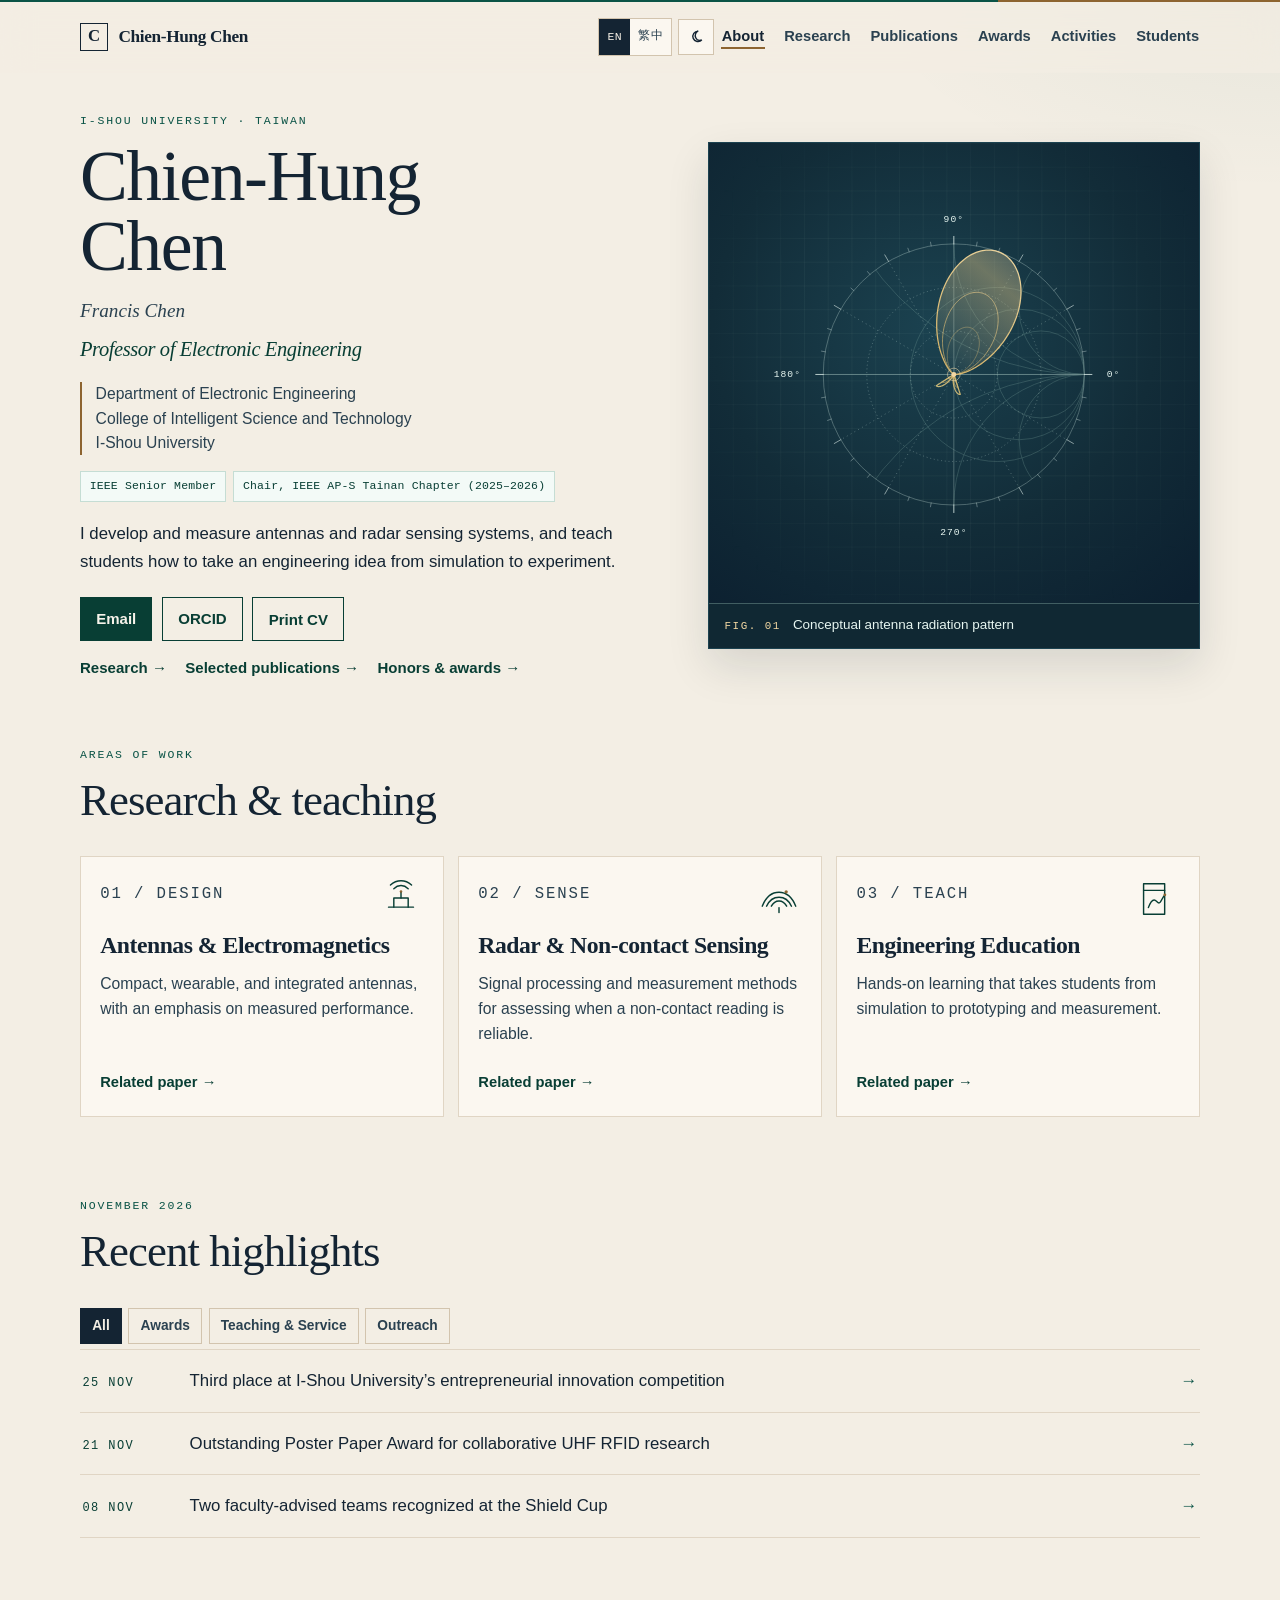
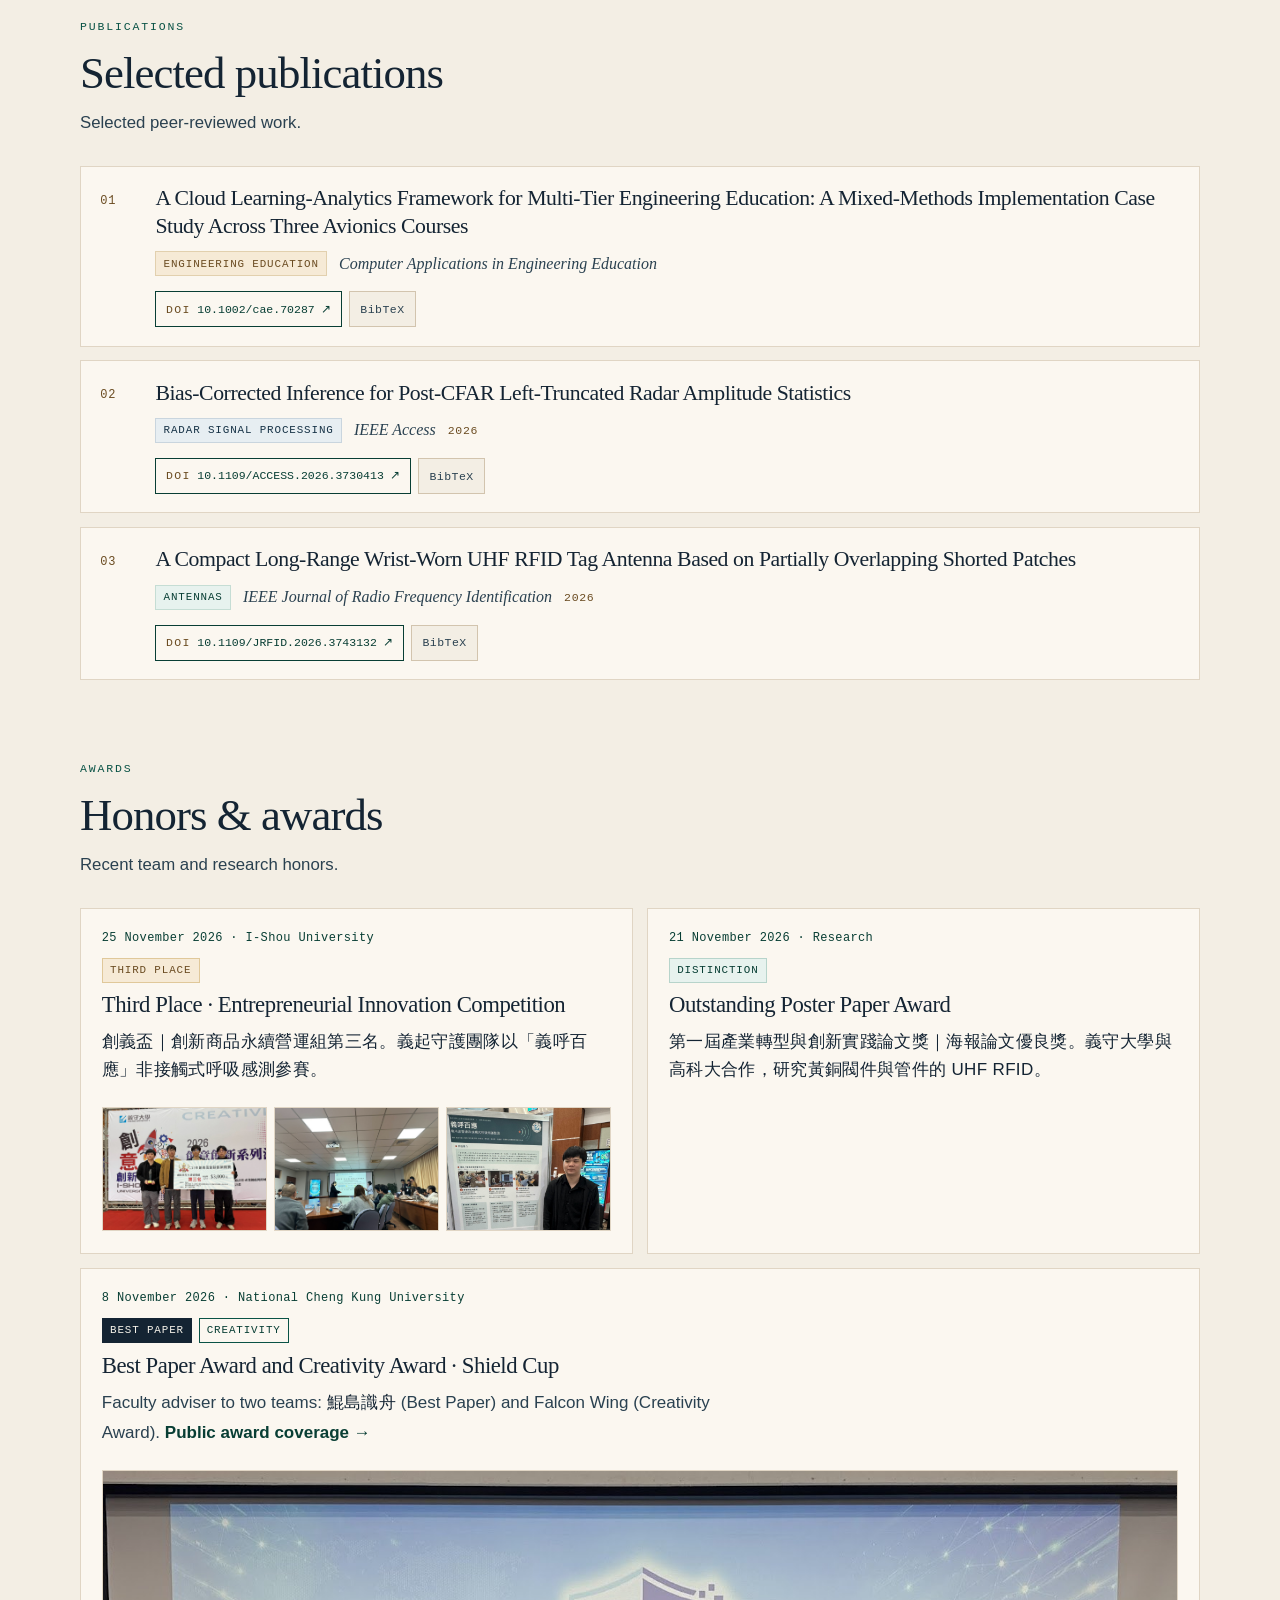
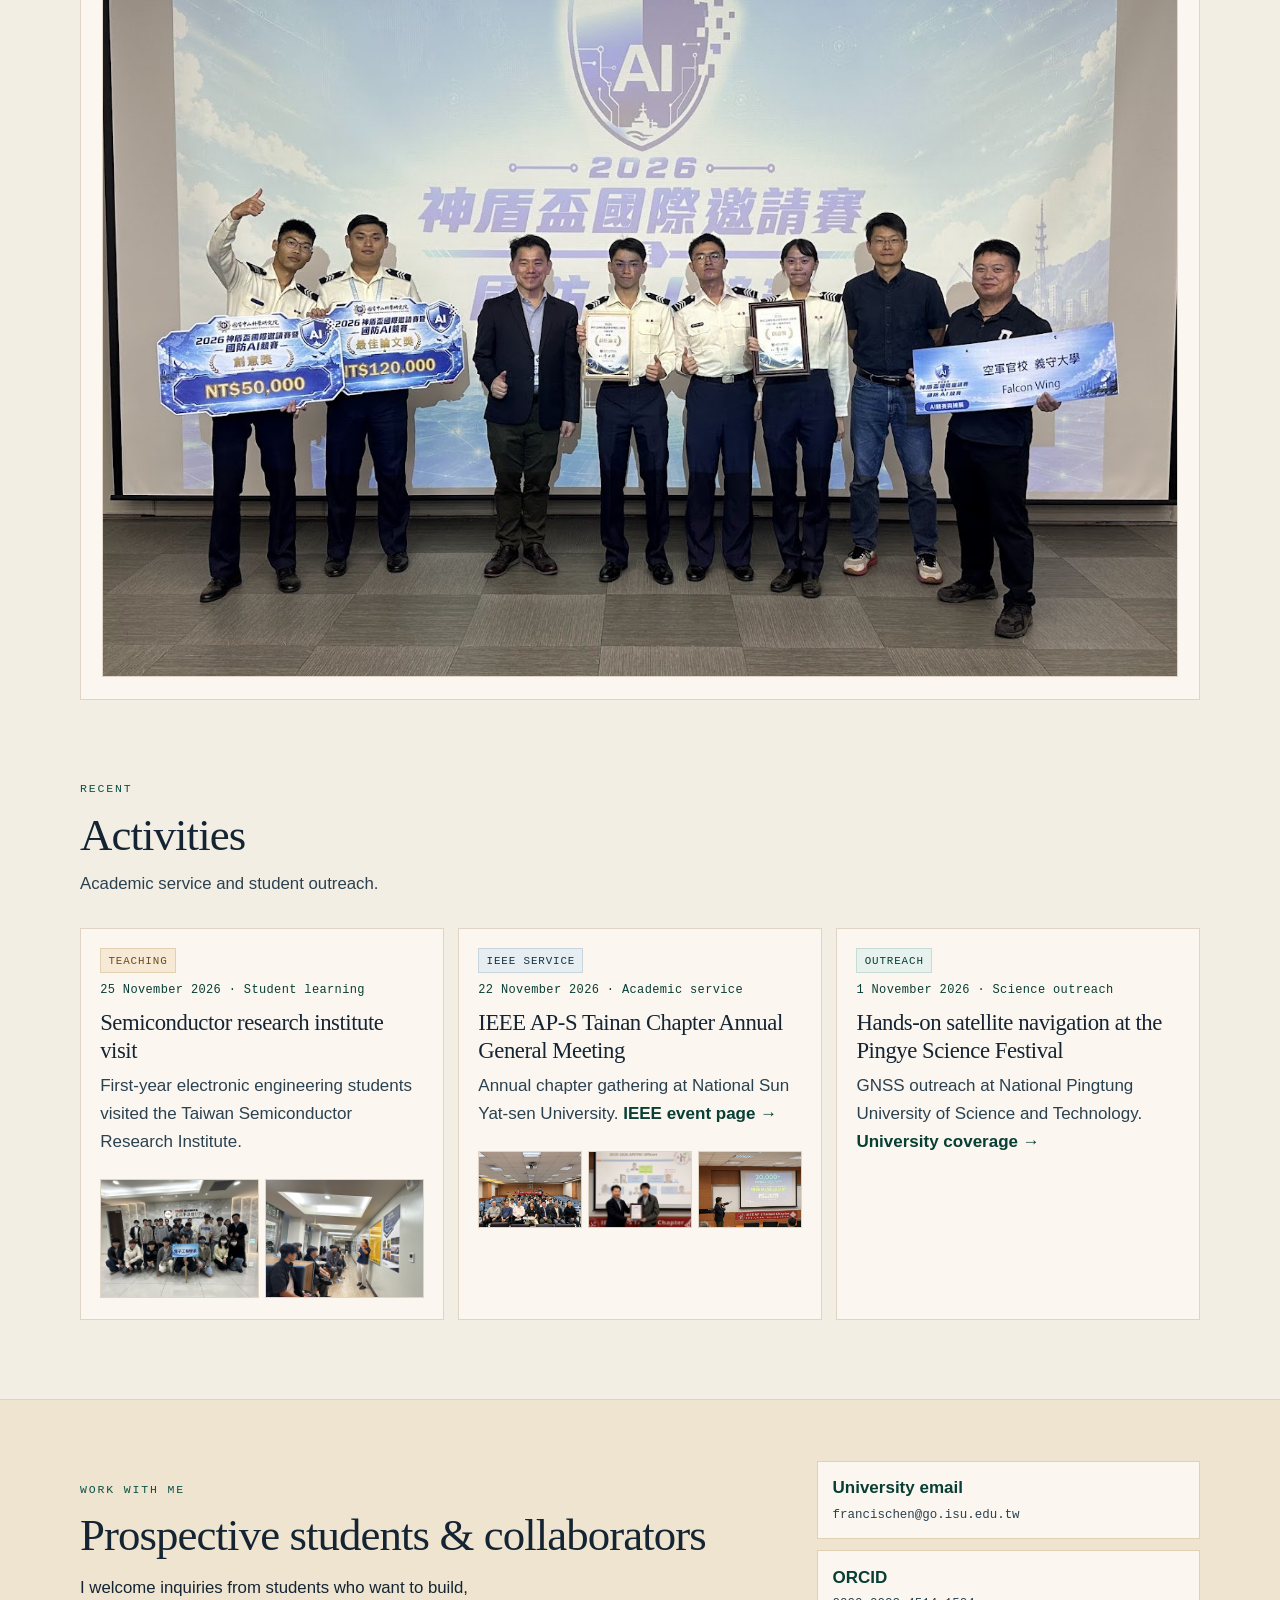
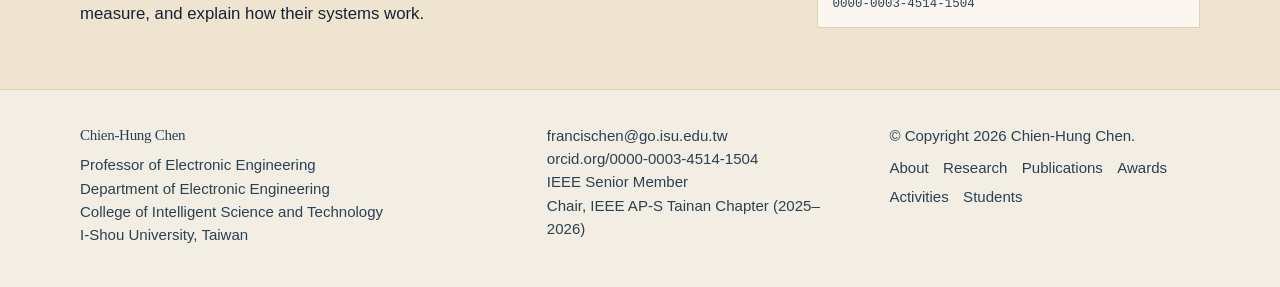
==== commit 8694b5bb: "Add the Aegis Cup team photograph to the Shield Cup card Show Prof. Chen with the Best Paper and Cre" ====
--- a/index.html
+++ b/index.html
@@ -452,6 +452,9 @@
                 </div>
                 <h3 data-i18n="award.3.title">Best Paper Award and Creativity Award · Shield Cup</h3>
                 <p><span data-i18n-html="award.3.text">Faculty adviser to two teams: <span lang="zh-Hant">鯤島識舟</span> (Best Paper) and Falcon Wing (Creativity Award).</span> <a class="ext-link" href="https://www.ydn.com.tw/tw/news/ugC_News_Detail.aspx?ID=649813"><span data-i18n="award.3.link">Public award coverage</span> <span aria-hidden="true">→</span></a></p>
+                <button type="button" class="photo-open photo-wide" data-cap-en="Prof. Chien-Hung Chen with the I-Shou University and ROC Air Force Academy joint teams at the 2026 Aegis Cup. 鯤島識舟 received the Best Paper Award and Falcon Wing the Creativity Award." data-cap-zh="陳建宏教授與義守大學、空軍官校聯隊於2026神盾盃國際邀請賽暨國防AI競賽合影。鯤島識舟獲最佳論文獎，Falcon Wing 獲創意獎。">
+                  <img src="images/aegis-cup-2026-award.jpg" width="1494" height="1120" alt="Prof. Chien-Hung Chen with the Aegis Cup Best Paper and Creativity Award teams" data-alt-en="Prof. Chien-Hung Chen with the Aegis Cup Best Paper and Creativity Award teams" data-alt-zh="陳建宏教授與神盾盃最佳論文獎、創意獎隊伍合影" loading="lazy" class="pos-aegis">
+                </button>
               </article>
             </li>
           </ul>
--- a/styles.css
+++ b/styles.css
@@ -1657,8 +1657,27 @@
   object-position: center 42%;
 }
 
-.photo-strip-meet .photo-open {
+.photo-strip-meet .photo-open,
+.photo-wide {
   aspect-ratio: 4 / 3;
+}
+
+.photo-wide {
+  display: block;
+  width: 100%;
+  margin: 0.9rem 0 0;
+  padding: 0;
+  border: 1px solid var(--line);
+  background: #101c26;
+  cursor: zoom-in;
+  overflow: hidden;
+}
+
+.photo-wide img {
+  width: 100%;
+  height: 100%;
+  object-fit: cover;
+  object-position: center 42%;
 }
 
 .photo-dialog {
@@ -1722,7 +1741,8 @@
   }
 
   .photo-strip-pair .photo-open,
-  .photo-strip-meet .photo-open {
+  .photo-strip-meet .photo-open,
+  .photo-wide {
     aspect-ratio: 4 / 3;
   }
 }
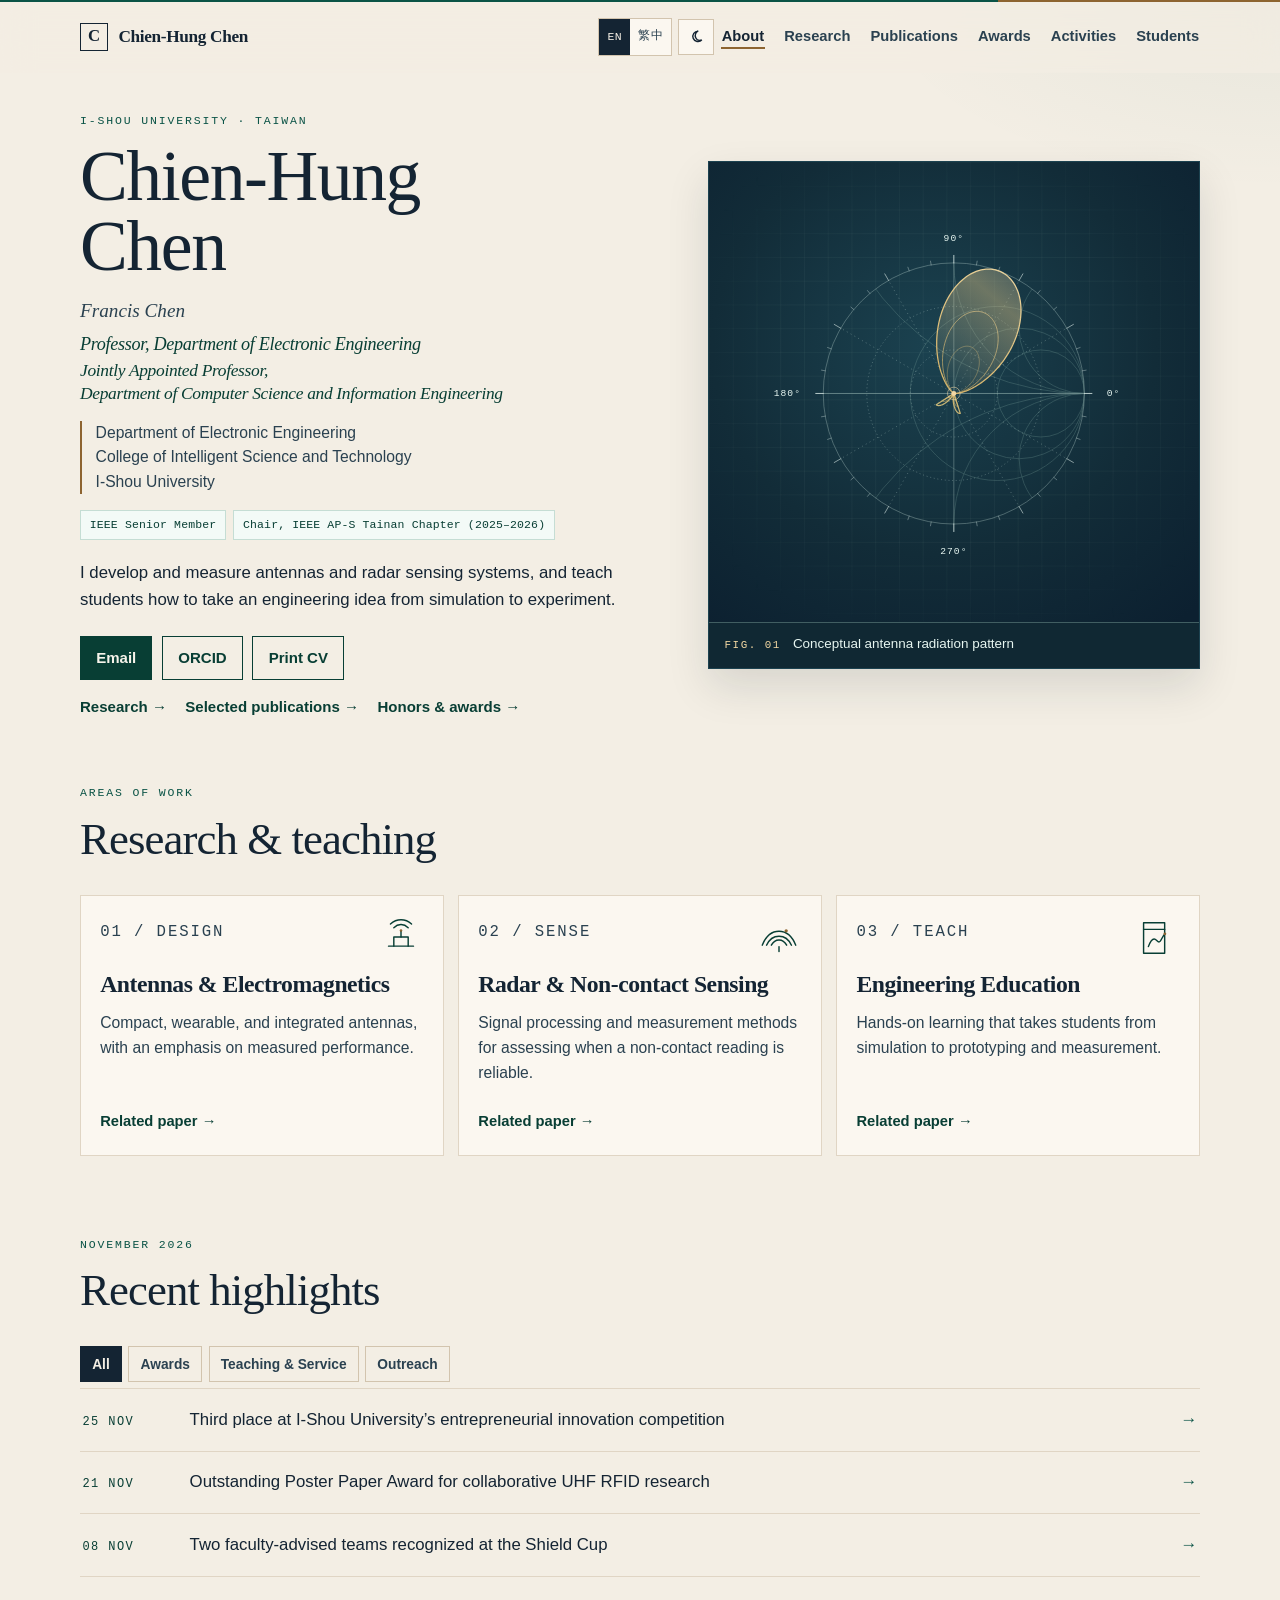
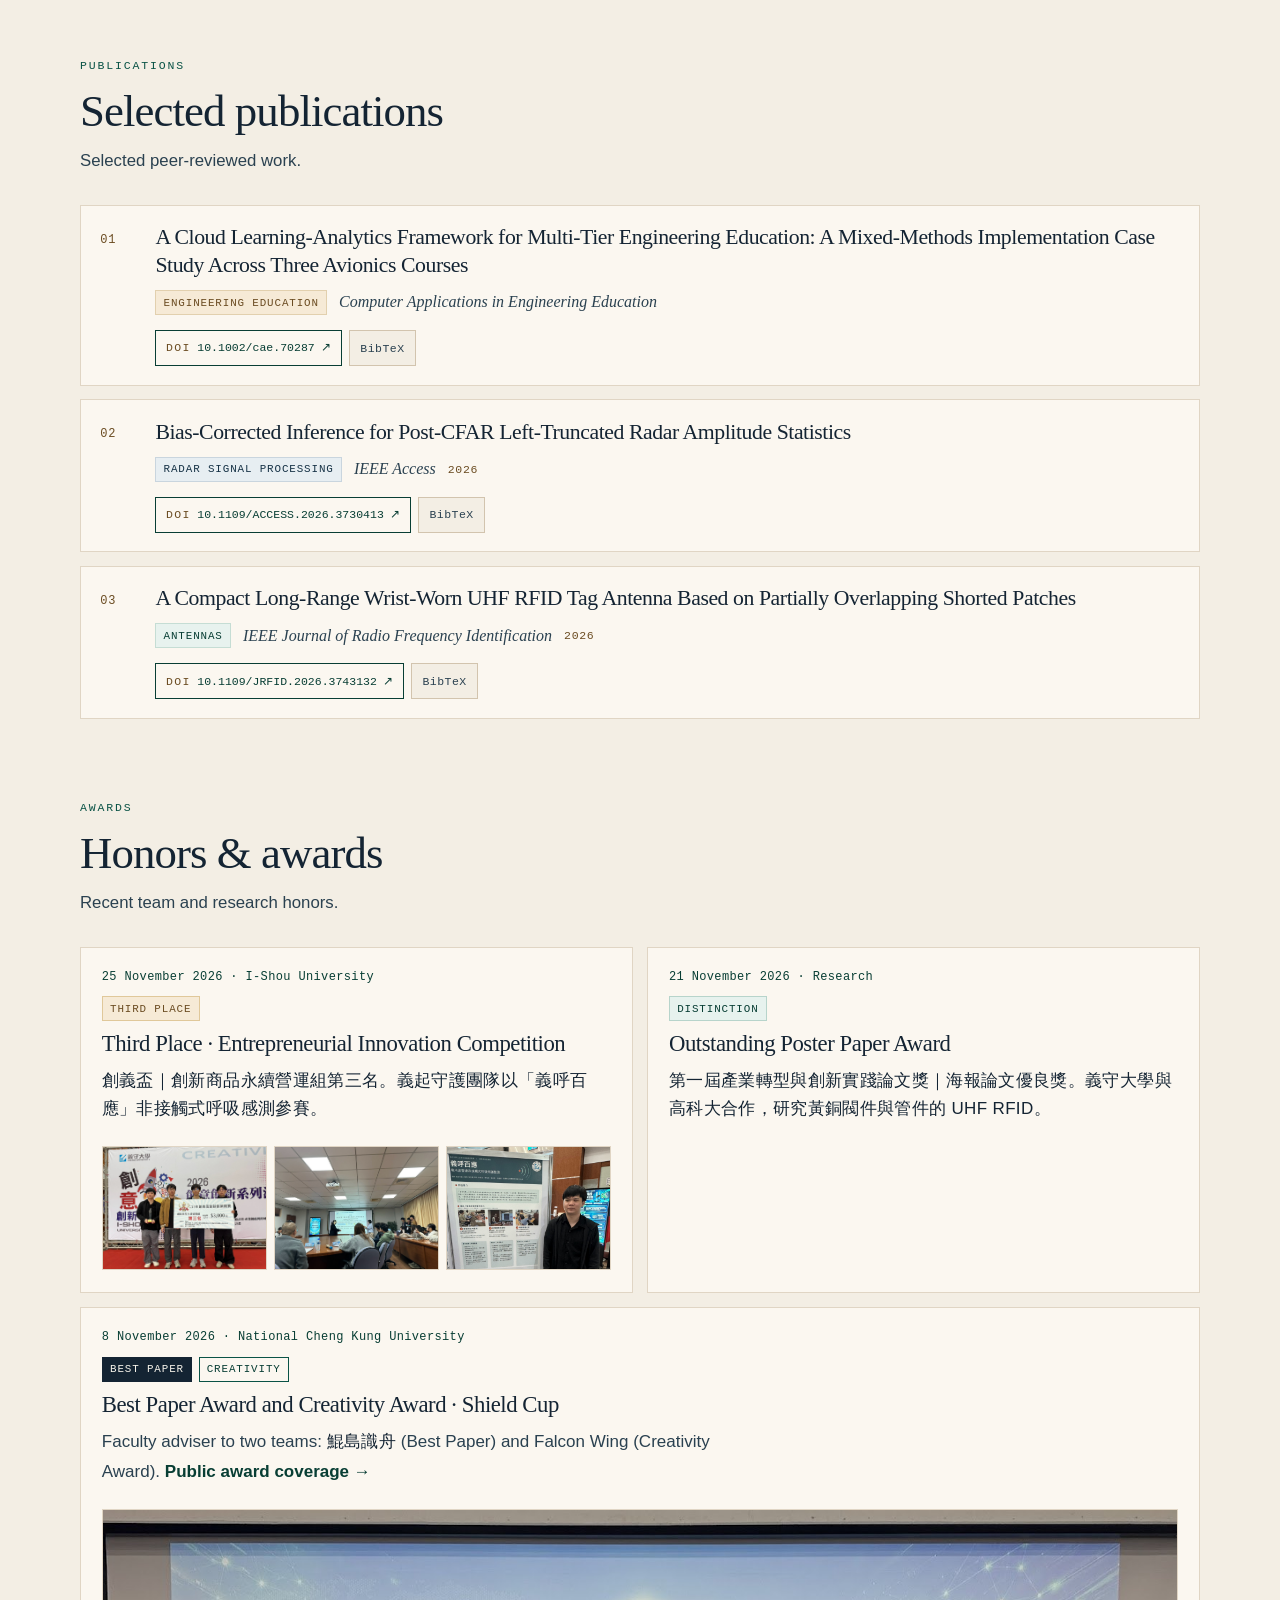
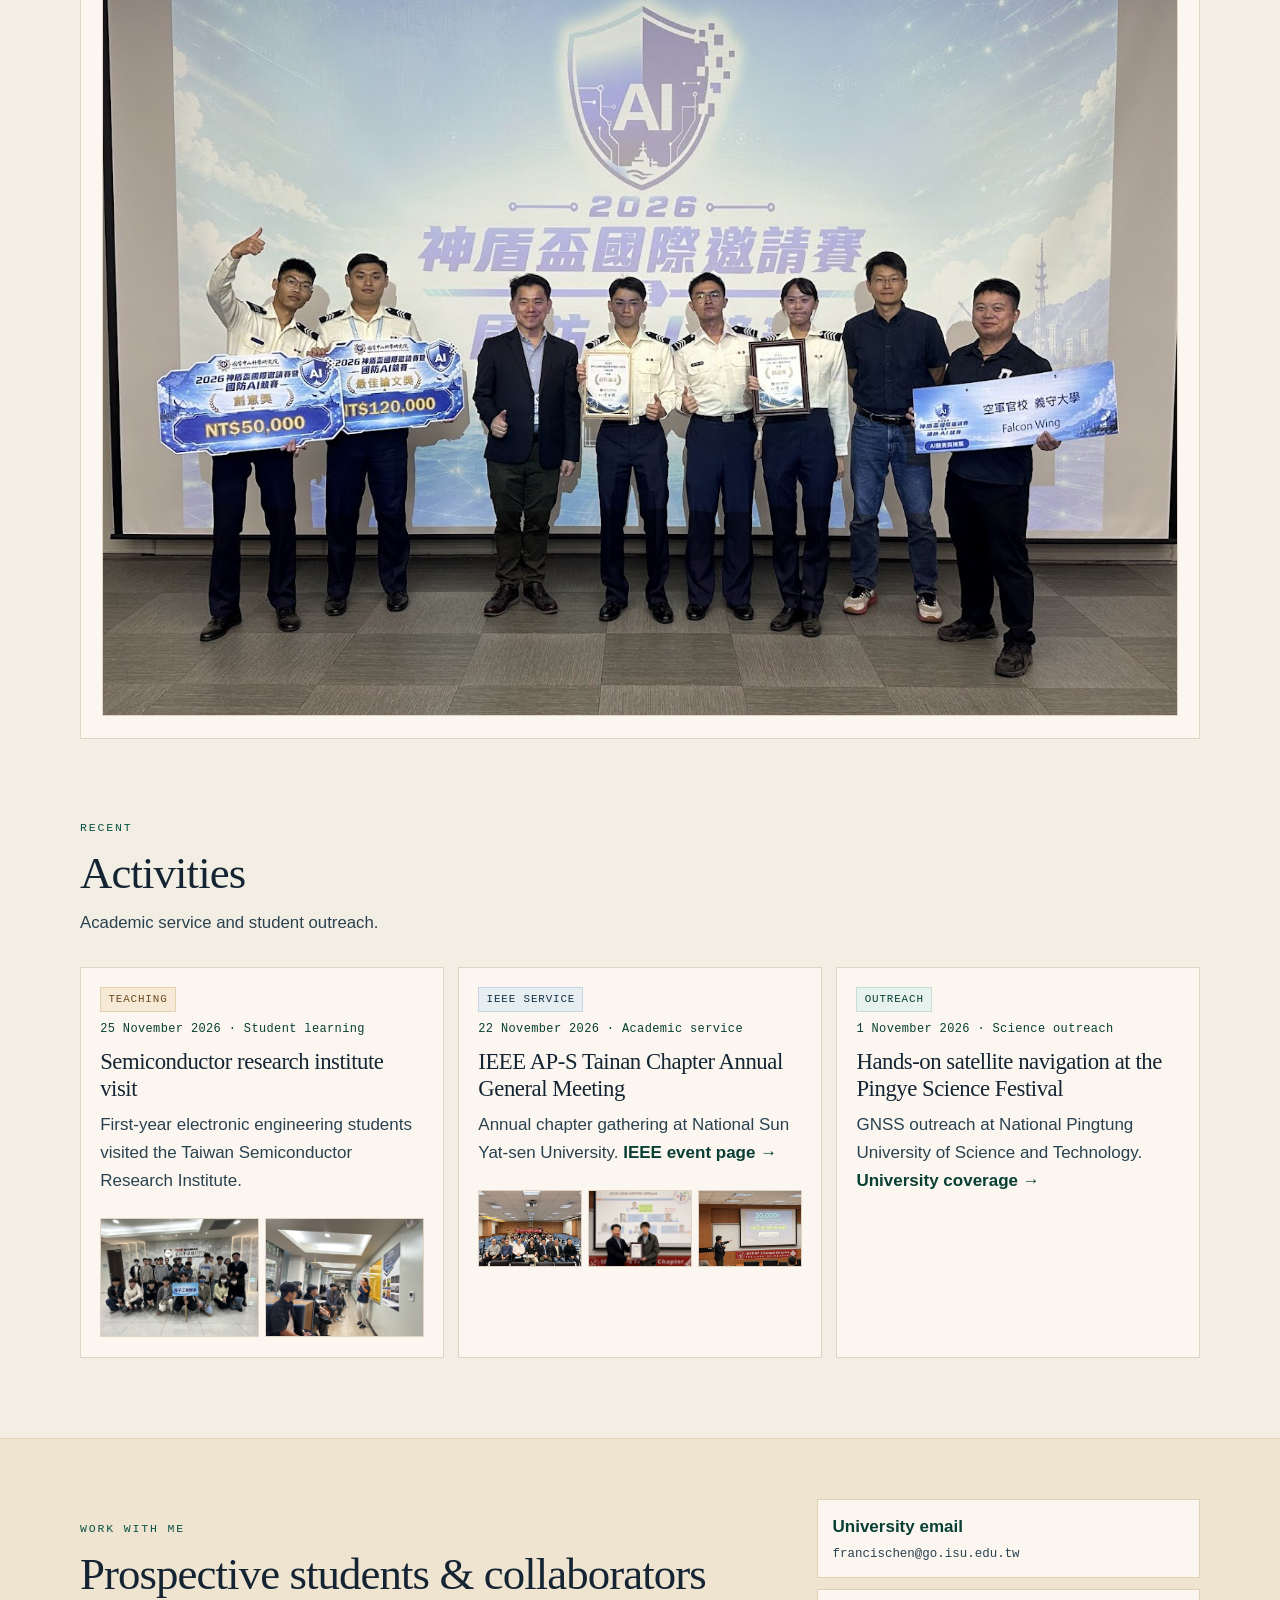
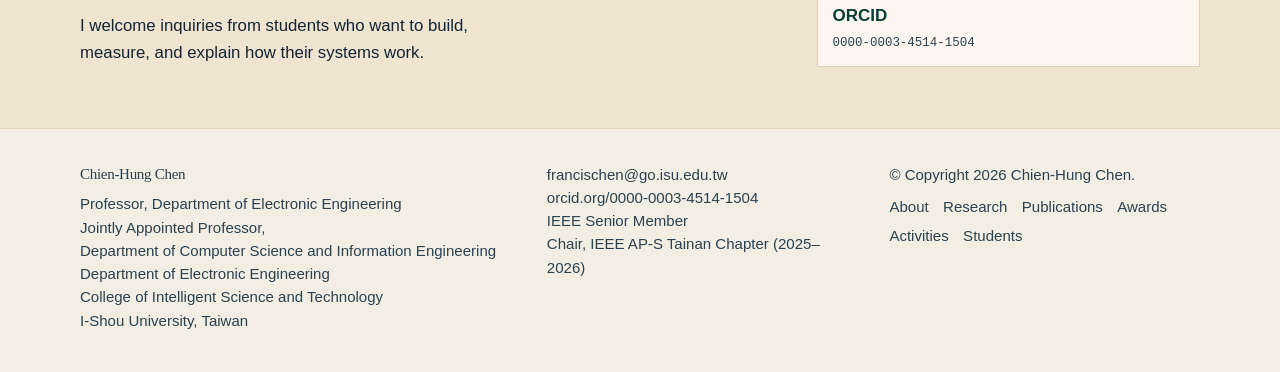
==== commit aaa71510: "Add the computer science joint appointment to the homepage. Show the electronic engineering chair an" ====
--- a/index.html
+++ b/index.html
@@ -4,19 +4,19 @@
     <meta charset="utf-8">
     <meta name="viewport" content="width=device-width, initial-scale=1">
     <meta name="author" content="Chien-Hung Chen">
-    <meta name="description" content="Professor of Electronic Engineering at I-Shou University, Taiwan.">
+    <meta name="description" content="Professor, Department of Electronic Engineering, and Jointly Appointed Professor, Department of Computer Science and Information Engineering, at I-Shou University, Taiwan.">
     <meta name="theme-color" content="#f3eee4">
-    <title>Chien-Hung Chen | Professor of Electronic Engineering, I-Shou University</title>
+    <title>Chien-Hung Chen | Professor, Department of Electronic Engineering, and Jointly Appointed Professor, Department of Computer Science and Information Engineering, I-Shou University</title>
     <link rel="canonical" href="https://francis007.github.io/academic-site/">
     <meta property="og:title" content="Chien-Hung Chen | I-Shou University">
-    <meta property="og:description" content="Professor of Electronic Engineering at I-Shou University, Taiwan. Antennas, radar sensing, and engineering education.">
+    <meta property="og:description" content="Professor, Department of Electronic Engineering, and Jointly Appointed Professor, Department of Computer Science and Information Engineering, at I-Shou University, Taiwan. Antennas, radar sensing, and engineering education.">
     <meta property="og:type" content="profile">
     <meta property="og:url" content="https://francis007.github.io/academic-site/">
     <meta property="og:locale" content="en_US">
     <meta property="og:locale:alternate" content="zh_TW">
     <meta name="twitter:card" content="summary">
     <meta name="twitter:title" content="Chien-Hung Chen | I-Shou University">
-    <meta name="twitter:description" content="Professor of Electronic Engineering at I-Shou University, Taiwan.">
+    <meta name="twitter:description" content="Professor, Department of Electronic Engineering, and Jointly Appointed Professor, Department of Computer Science and Information Engineering, at I-Shou University, Taiwan.">
     <script>
       (function () {
         try {
@@ -47,15 +47,25 @@
         "@type": "Person",
         "name": "Chien-Hung Chen",
         "alternateName": "Francis Chen",
-        "jobTitle": "Professor of Electronic Engineering",
+        "jobTitle": [
+          "Professor, Department of Electronic Engineering",
+          "Jointly Appointed Professor, Department of Computer Science and Information Engineering"
+        ],
         "email": "francischen@go.isu.edu.tw",
         "url": "https://francis007.github.io/academic-site/",
         "sameAs": ["https://orcid.org/0000-0003-4514-1504"],
-        "affiliation": {
-          "@type": "CollegeOrUniversity",
-          "name": "I-Shou University",
-          "department": "Department of Electronic Engineering, College of Intelligent Science and Technology"
-        }
+        "affiliation": [
+          {
+            "@type": "CollegeOrUniversity",
+            "name": "I-Shou University",
+            "department": "Department of Electronic Engineering, College of Intelligent Science and Technology"
+          },
+          {
+            "@type": "CollegeOrUniversity",
+            "name": "I-Shou University",
+            "department": "Department of Computer Science and Information Engineering"
+          }
+        ]
       }
     </script>
   </head>
@@ -108,7 +118,10 @@
             <p class="eyebrow"><span data-i18n="hero.eyebrow">I-SHOU UNIVERSITY · TAIWAN</span></p>
             <h1 id="about-title" data-i18n-html="hero.name">Chien-Hung<br>Chen</h1>
             <p class="alias">Francis Chen</p>
-            <p class="role" data-i18n="hero.role">Professor of Electronic Engineering</p>
+            <p class="role">
+              <span class="role-line" data-i18n="hero.role">Professor, Department of Electronic Engineering</span>
+              <span class="role-line role-joint" data-i18n-html="hero.roleJoint">Jointly Appointed Professor,<br><span class="role-dept">Department of Computer Science and Information Engineering</span></span>
+            </p>
             <p class="affiliation">
               <span data-i18n="hero.aff1">Department of Electronic Engineering</span><br>
               <span data-i18n="hero.aff2">College of Intelligent Science and Technology</span><br>
@@ -546,7 +559,8 @@
         <div>
           <p class="footer-name" data-i18n="footer.name">Chien-Hung Chen</p>
           <p>
-            <span data-i18n="hero.role">Professor of Electronic Engineering</span><br>
+            <span data-i18n="hero.role">Professor, Department of Electronic Engineering</span><br>
+            <span data-i18n-html="hero.roleJoint">Jointly Appointed Professor,<br><span class="role-dept">Department of Computer Science and Information Engineering</span></span><br>
             <span data-i18n="hero.aff1">Department of Electronic Engineering</span><br>
             <span data-i18n="hero.aff2">College of Intelligent Science and Technology</span><br>
             <span data-i18n="footer.uni">I-Shou University, Taiwan</span>
@@ -607,7 +621,11 @@
             "theme.labelDark": "Switch to light theme",
             "hero.eyebrow": "I-SHOU UNIVERSITY · TAIWAN",
             "hero.name": "Chien-Hung<br>Chen",
-            "hero.role": "Professor of Electronic Engineering",
+            "hero.role": "Professor, Department of Electronic Engineering",
+            "hero.roleJoint": "Jointly Appointed Professor,<br><span class=\"role-dept\">Department of Computer Science and Information Engineering</span>",
+            "meta.title": "Chien-Hung Chen | Professor, Department of Electronic Engineering, and Jointly Appointed Professor, Department of Computer Science and Information Engineering, I-Shou University",
+            "meta.description": "Professor, Department of Electronic Engineering, and Jointly Appointed Professor, Department of Computer Science and Information Engineering, at I-Shou University, Taiwan.",
+            "meta.og": "Professor, Department of Electronic Engineering, and Jointly Appointed Professor, Department of Computer Science and Information Engineering, at I-Shou University, Taiwan. Antennas, radar sensing, and engineering education.",
             "hero.aff1": "Department of Electronic Engineering",
             "hero.aff2": "College of Intelligent Science and Technology",
             "hero.aff3": "I-Shou University",
@@ -717,6 +735,10 @@
             "hero.eyebrow": "義守大學 · 臺灣",
             "hero.name": "陳建宏",
             "hero.role": "電子工程學系教授",
+            "hero.roleJoint": "資訊工程學系合聘教授",
+            "meta.title": "陳建宏｜義守大學電子工程學系教授、資訊工程學系合聘教授",
+            "meta.description": "義守大學電子工程學系教授、資訊工程學系合聘教授。",
+            "meta.og": "義守大學電子工程學系教授、資訊工程學系合聘教授。研究天線、雷達感測與工程教育。",
             "hero.aff1": "電子工程學系",
             "hero.aff2": "智慧科技學院",
             "hero.aff3": "義守大學",
@@ -858,9 +880,13 @@
           if (filterBar) filterBar.setAttribute("aria-label", pack["filter.label"]);
           var langSwitch = document.querySelector(".lang-switch");
           if (langSwitch) langSwitch.setAttribute("aria-label", lang === "zh" ? "語言" : "Language");
-          document.title = lang === "zh"
-            ? "陳建宏｜義守大學電子工程學系教授"
-            : "Chien-Hung Chen | Professor of Electronic Engineering, I-Shou University";
+          document.title = pack["meta.title"];
+          var description = document.querySelector('meta[name="description"]');
+          if (description) description.setAttribute("content", pack["meta.description"]);
+          var ogDescription = document.querySelector('meta[property="og:description"]');
+          if (ogDescription) ogDescription.setAttribute("content", pack["meta.og"]);
+          var twitterDescription = document.querySelector('meta[name="twitter:description"]');
+          if (twitterDescription) twitterDescription.setAttribute("content", pack["meta.description"]);
           applyThemeLabel();
         }
 
--- a/styles.css
+++ b/styles.css
@@ -363,6 +363,10 @@
   align-items: center;
 }
 
+.hero-copy {
+  min-width: 0;
+}
+
 .eyebrow {
   font-family: var(--mono);
   font-size: 0.72rem;
@@ -391,13 +395,35 @@
 }
 
 .role {
+  display: flex;
+  flex-direction: column;
+  align-items: flex-start;
+  gap: 0.16rem;
   margin-top: 0.35rem;
+  max-width: 100%;
   font-family: var(--serif);
   font-style: italic;
+  font-synthesis: none;
   font-weight: 500;
-  font-size: clamp(1.2rem, 1.6vw, 1.4rem);
-  letter-spacing: -0.02em;
-  color: var(--teal-deep);
+  font-size: clamp(1.12rem, 1.42vw, 1.28rem);
+  letter-spacing: -0.018em;
+  line-height: 1.32;
+  color: var(--teal-deep);
+}
+
+.role-line {
+  display: block;
+  max-width: 100%;
+  text-wrap: balance;
+}
+
+.role-joint {
+  font-size: 0.96em;
+}
+
+.role .role-dept {
+  display: block;
+  text-wrap: balance;
 }
 
 .affiliation {
@@ -1576,9 +1602,11 @@
 h3[lang="zh-Hant"],
 .brand [lang="zh-Hant"],
 .footer-name[lang="zh-Hant"],
-.role[lang="zh-Hant"] {
+.role[lang="zh-Hant"],
+.role [lang="zh-Hant"] {
   font-family: var(--cjk-serif);
   font-style: normal;
+  font-synthesis: none;
   font-weight: 600;
   letter-spacing: 0.04em;
   line-height: 1.25;
@@ -1590,10 +1618,15 @@
   letter-spacing: 0.04em;
 }
 
-.role[lang="zh-Hant"] {
+.role[lang="zh-Hant"],
+.role [lang="zh-Hant"],
+html[data-lang="zh"] .role {
+  font-family: var(--cjk-serif);
+  font-style: normal;
+  font-synthesis: none;
   font-weight: 500;
   letter-spacing: 0.06em;
-  line-height: 1.5;
+  line-height: 1.45;
 }
 
 .photo-strip {
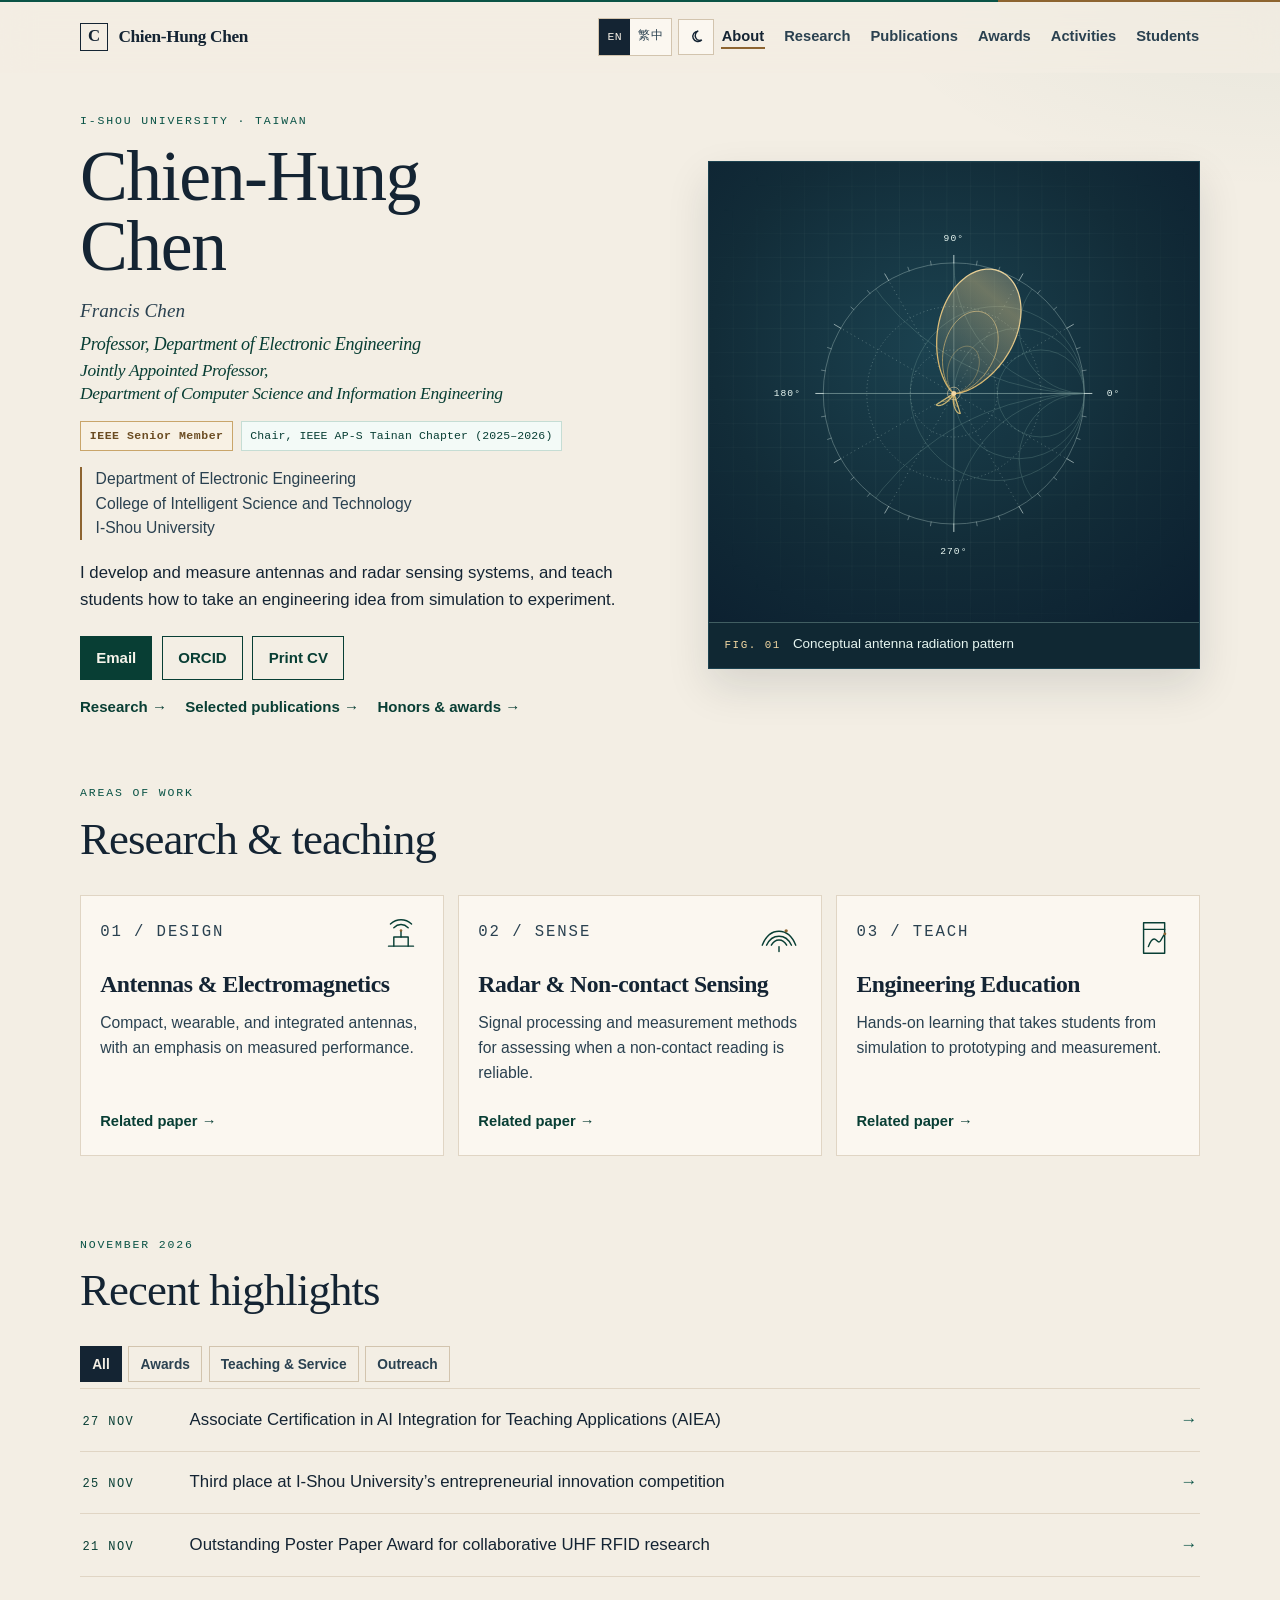
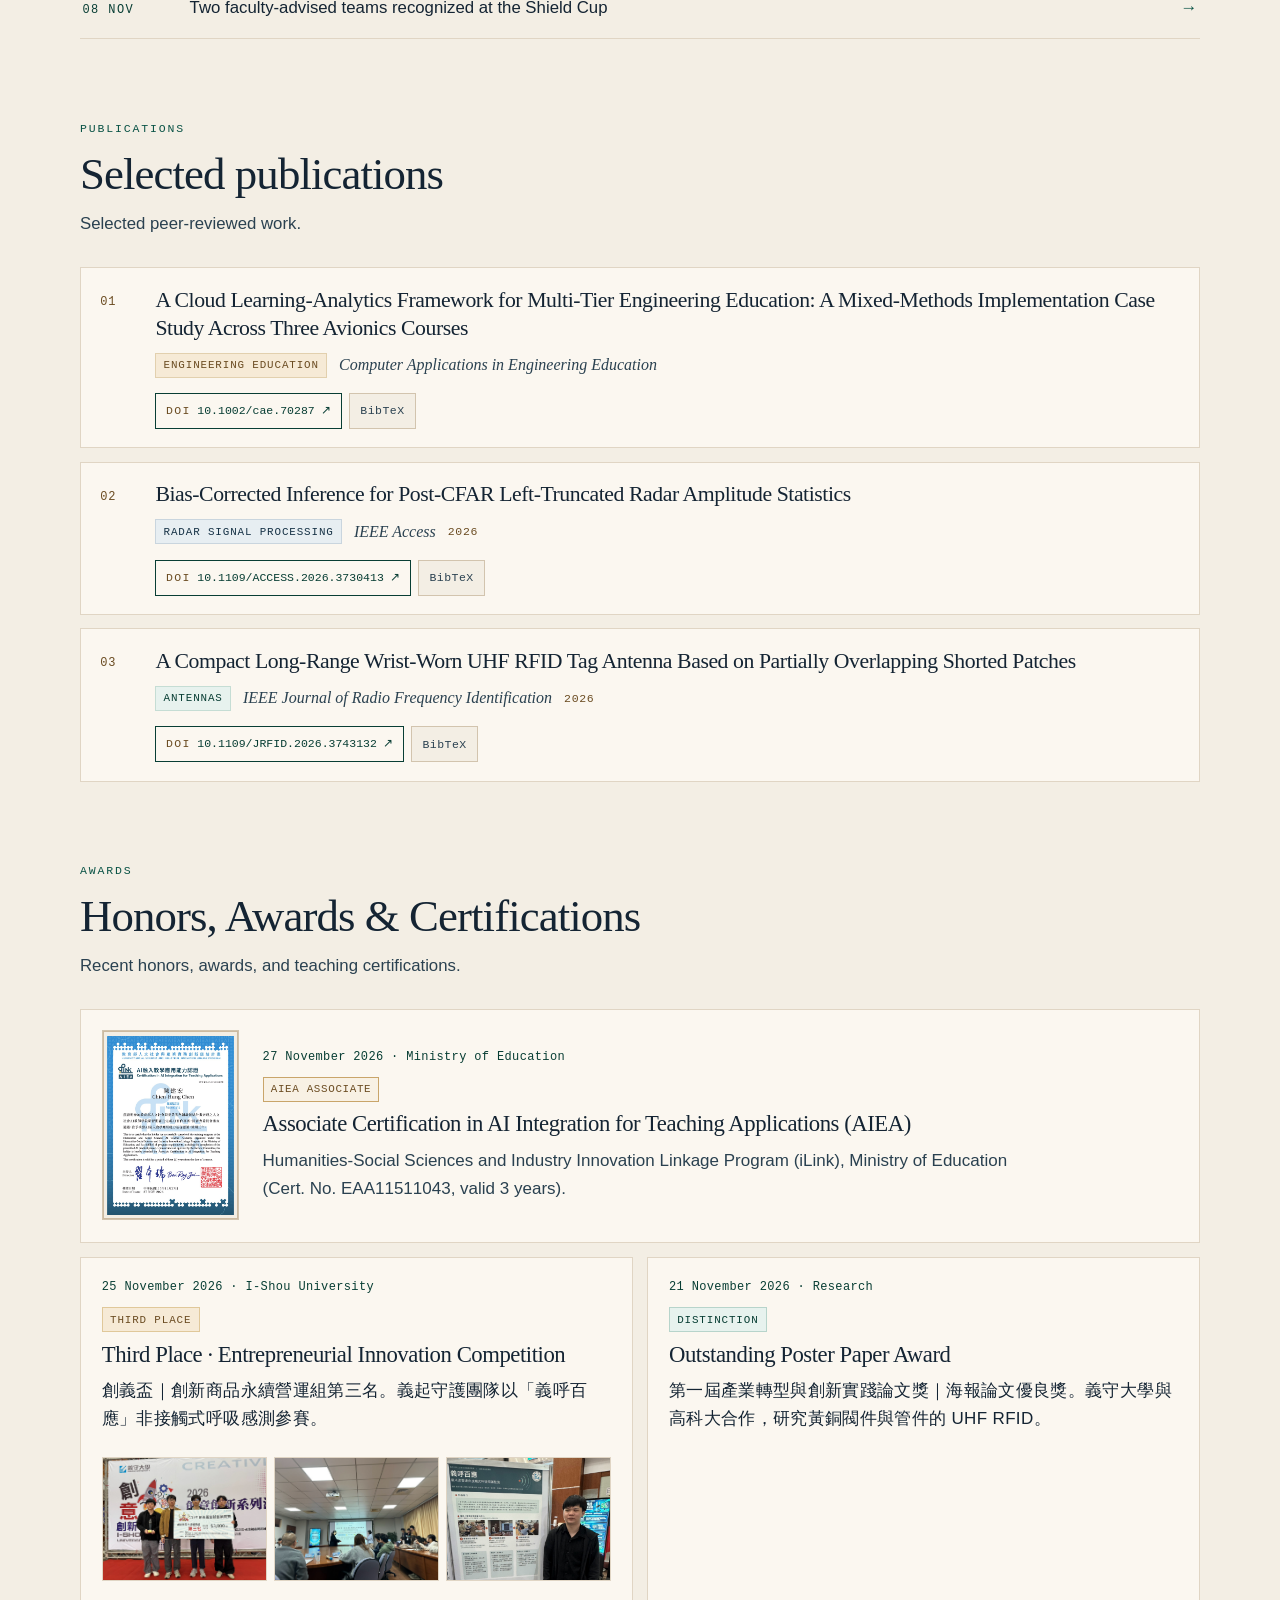
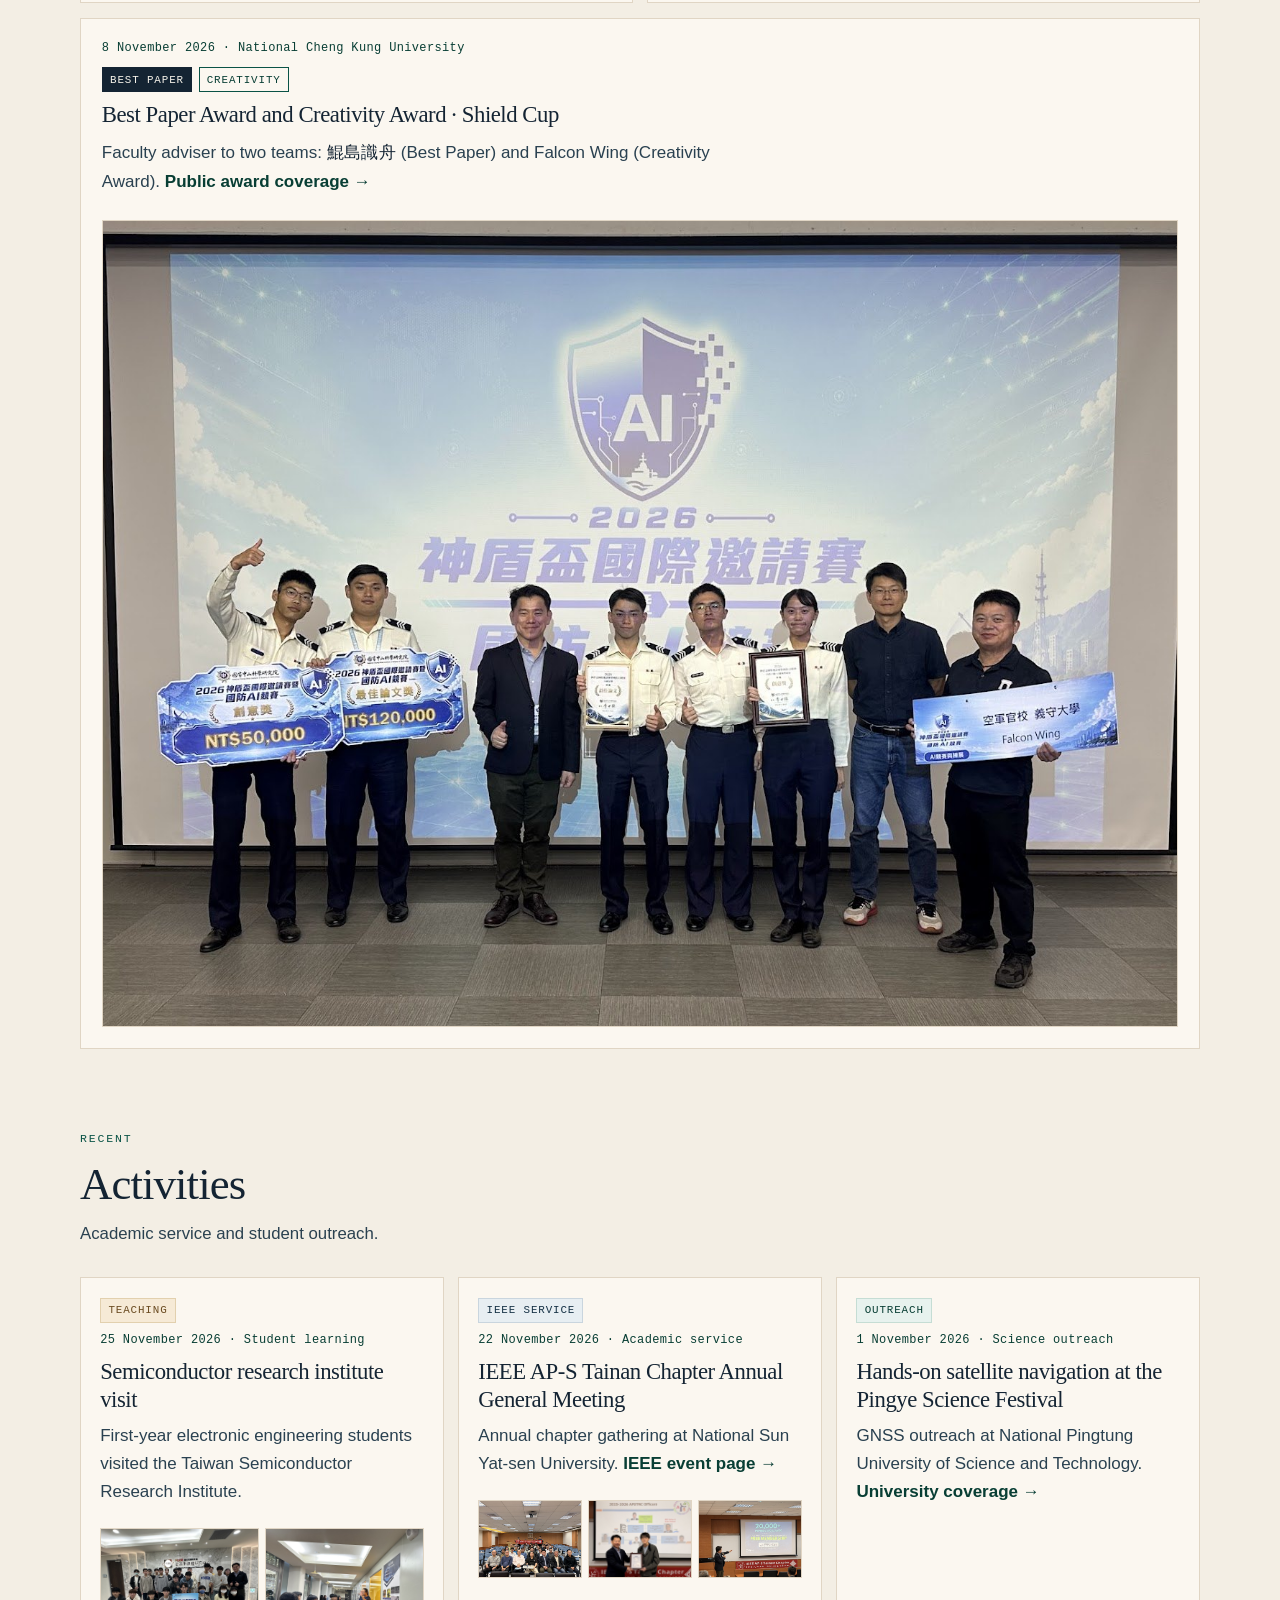
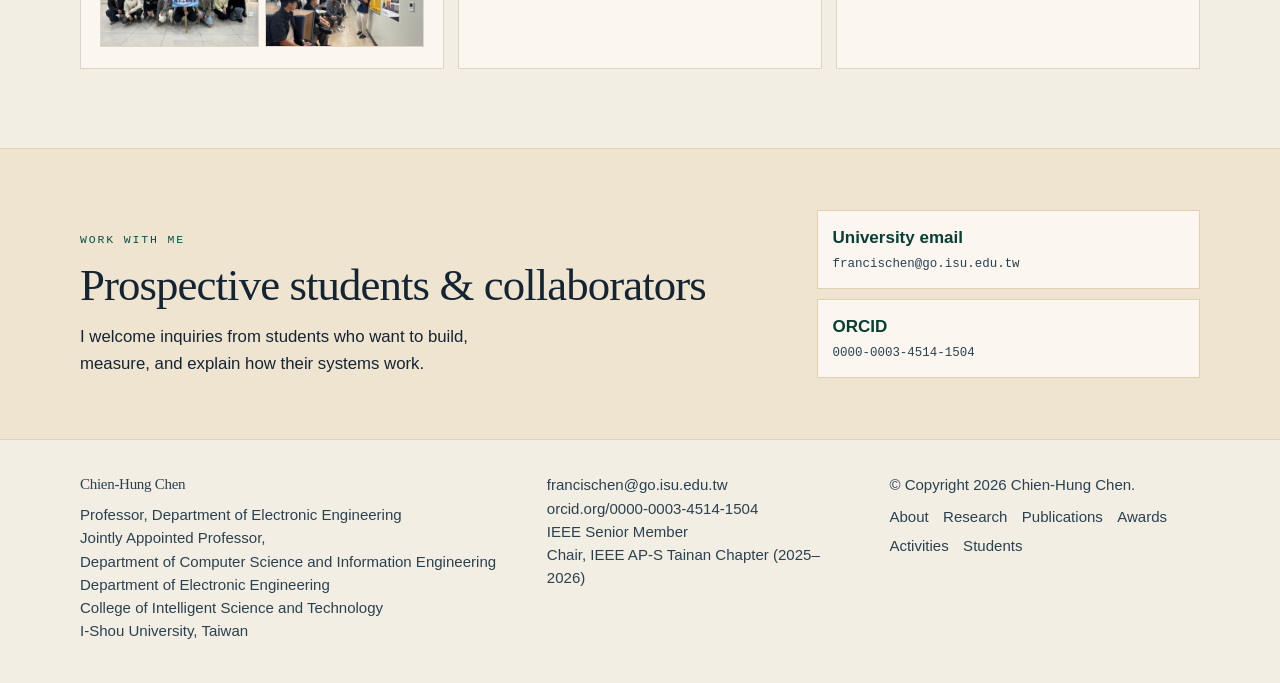
==== commit 63987ed5: "Add the Ministry of Education AIEA associate certificate. Place the 27 November 2026 teaching certif" ====
--- a/index.html
+++ b/index.html
@@ -122,15 +122,15 @@
               <span class="role-line" data-i18n="hero.role">Professor, Department of Electronic Engineering</span>
               <span class="role-line role-joint" data-i18n-html="hero.roleJoint">Jointly Appointed Professor,<br><span class="role-dept">Department of Computer Science and Information Engineering</span></span>
             </p>
+            <ul class="chips">
+              <li class="chip-ieee" data-i18n="chip.ieee">IEEE Senior Member</li>
+              <li data-i18n="chip.chair">Chair, IEEE AP-S Tainan Chapter (2025–2026)</li>
+            </ul>
             <p class="affiliation">
               <span data-i18n="hero.aff1">Department of Electronic Engineering</span><br>
               <span data-i18n="hero.aff2">College of Intelligent Science and Technology</span><br>
               <span data-i18n="hero.aff3">I-Shou University</span>
             </p>
-            <ul class="chips">
-              <li data-i18n="chip.ieee">IEEE Senior Member</li>
-              <li data-i18n="chip.chair">Chair, IEEE AP-S Tainan Chapter (2025–2026)</li>
-            </ul>
             <p class="bio" data-i18n="hero.bio">I develop and measure antennas and radar sensing systems, and teach students how to take an engineering idea from simulation to experiment.</p>
             <div class="action-row">
               <a class="button" href="mailto:francischen@go.isu.edu.tw"><span data-i18n="btn.email">Email</span></a>
@@ -281,6 +281,11 @@
             <button class="filter-chip" type="button" data-filter-key="outreach" aria-pressed="false"><span data-i18n="filter.outreach">Outreach</span></button>
           </div>
           <div class="highlight-list">
+            <a href="#aiea-associate" data-filter="awards">
+              <time datetime="2026-11-27" data-i18n="date.short27">27 NOV</time>
+              <span data-i18n="hl.0">Associate Certification in AI Integration for Teaching Applications (AIEA)</span>
+              <b aria-hidden="true">→</b>
+            </a>
             <a href="#entrepreneurial-innovation" data-filter="awards">
               <time datetime="2026-11-25" data-i18n="date.short25">25 NOV</time>
               <span data-i18n="hl.1">Third place at I-Shou University’s entrepreneurial innovation competition</span>
@@ -419,10 +424,23 @@
         <div class="wrap">
           <header class="section-head">
             <p class="eyebrow"><span data-i18n="award.eyebrow">Awards</span></p>
-            <h2 id="awards-title" data-i18n="award.title">Honors &amp; awards</h2>
-            <p class="lede" data-i18n="award.lede">Recent team and research honors.</p>
+            <h2 id="awards-title" data-i18n="award.title">Honors, Awards &amp; Certifications</h2>
+            <p class="lede" data-i18n="award.lede">Recent honors, awards, and teaching certifications.</p>
           </header>
           <ul class="award-grid">
+            <li class="award-lead" data-filter="awards">
+              <article class="award award-cert" id="aiea-associate">
+                <button type="button" class="photo-open cert-thumb" data-cap-en="Ministry of Education Associate Certification in AI Integration for Teaching Applications (AIEA), issued 27 November 2026. Cert. No. EAA11511043, valid for three years." data-cap-zh="教育部「AI融入教學應用能力認證」基礎認證（AIEA Associate），2026年11月27日核發。證字第 EAA11511043 號，效期三年。">
+                  <img src="images/aiea-associate-2026.jpg" width="990" height="1400" alt="Ministry of Education AIEA Associate certificate for Chien-Hung Chen, issued 27 November 2026" data-alt-en="Ministry of Education AIEA Associate certificate for Chien-Hung Chen, issued 27 November 2026" data-alt-zh="教育部核發陳建宏 AI融入教學應用能力認證基礎認證證書，2026年11月27日">
+                </button>
+                <div class="award-cert-copy">
+                  <p class="meta"><time datetime="2026-11-27" data-i18n="date.nov27">27 November 2026</time> · <span data-i18n="award.0.place">Ministry of Education</span></p>
+                  <div class="badge-row"><span class="badge badge-cert" data-i18n="badge.cert">AIEA Associate</span></div>
+                  <h3 data-i18n-html="award.0.title">Associate Certification in AI Integration for Teaching Applications (AIEA)</h3>
+                  <p data-i18n-html="award.0.body">Humanities-Social Sciences and Industry Innovation Linkage Program (iLink), Ministry of Education (<span class="nowrap">Cert. No. EAA11511043</span>, valid 3 years).</p>
+                </div>
+              </article>
+            </li>
             <li data-filter="awards">
               <article class="award" id="entrepreneurial-innovation">
                 <p class="meta"><time datetime="2026-11-25" data-i18n="date.nov25">25 November 2026</time> · <span data-i18n="award.1.place">I-Shou University</span></p>
@@ -661,11 +679,14 @@
             "date.short25": "25 NOV",
             "date.short21": "21 NOV",
             "date.short08": "08 NOV",
+            "date.short27": "27 NOV",
+            "date.nov27": "27 November 2026",
             "date.nov25": "25 November 2026",
             "date.nov21": "21 November 2026",
             "date.nov8": "8 November 2026",
             "date.nov22": "22 November 2026",
             "date.nov1": "1 November 2026",
+            "hl.0": "Associate Certification in AI Integration for Teaching Applications (AIEA)",
             "hl.1": "Third place at I-Shou University’s entrepreneurial innovation competition",
             "hl.2": "Outstanding Poster Paper Award for collaborative UHF RFID research",
             "hl.3": "Two faculty-advised teams recognized at the Shield Cup",
@@ -680,8 +701,12 @@
             "badge.radar": "Radar signal processing",
             "badge.ant": "Antennas",
             "award.eyebrow": "Awards",
-            "award.title": "Honors & awards",
-            "award.lede": "Recent team and research honors.",
+            "award.title": "Honors, Awards & Certifications",
+            "award.lede": "Recent honors, awards, and teaching certifications.",
+            "badge.cert": "AIEA Associate",
+            "award.0.place": "Ministry of Education",
+            "award.0.title": "Associate Certification in AI Integration for Teaching Applications (AIEA)",
+            "award.0.body": "Humanities-Social Sciences and Industry Innovation Linkage Program (iLink), Ministry of Education (<span class=\"nowrap\">Cert. No. EAA11511043</span>, valid 3 years).",
             "badge.third": "Third Place",
             "badge.distinction": "Distinction",
             "badge.best": "Best Paper",
@@ -774,11 +799,14 @@
             "date.short25": "11月25日",
             "date.short21": "11月21日",
             "date.short08": "11月8日",
+            "date.short27": "11月27日",
+            "date.nov27": "2026年11月27日",
             "date.nov25": "2026年11月25日",
             "date.nov21": "2026年11月21日",
             "date.nov8": "2026年11月8日",
             "date.nov22": "2026年11月22日",
             "date.nov1": "2026年11月1日",
+            "hl.0": "教育部「AI融入教學應用能力認證」基礎認證（AIEA Associate）",
             "hl.1": "115年創義盃創新創業競賽第三名（創新商品永續營運組，義起守護／義呼百應）",
             "photo.close": "關閉",
             "hl.2": "首屆產業轉型與創新實務論文獎海報論文優良獎，UHF RFID 合作研究",
@@ -793,8 +821,12 @@
             "badge.radar": "雷達訊號處理",
             "badge.ant": "天線",
             "award.eyebrow": "榮譽",
-            "award.title": "榮譽與獎項",
-            "award.lede": "近期團隊與研究榮譽。",
+            "award.title": "榮譽、獎項與認證",
+            "award.lede": "近期榮譽、獎項與教學認證。",
+            "badge.cert": "基礎認證",
+            "award.0.place": "教育部",
+            "award.0.title": "教育部「AI融入教學<br class=\"br-sm\">應用能力認證」<br class=\"br-sm\">基礎認證<span class=\"nowrap\">（AIEA Associate）</span>",
+            "award.0.body": "教育部人文社會與產業實務創新鏈結計畫（iLink），<span class=\"nowrap\">證字第 EAA11511043 號</span>，<span class=\"nowrap\">效期三年</span>。",
             "badge.third": "第三名",
             "badge.distinction": "優良",
             "badge.best": "最佳論文",
@@ -945,6 +977,7 @@
             button.classList.add("is-current");
             photoDialogImg.src = thumb.getAttribute("src");
             photoDialogImg.alt = thumb.alt;
+            photoDialogImg.classList.toggle("is-doc", button.classList.contains("cert-thumb"));
             photoDialogCaption.textContent = lang === "zh" ? button.getAttribute("data-cap-zh") : button.getAttribute("data-cap-en");
             if (typeof photoDialog.showModal === "function") photoDialog.showModal();
           });
--- a/styles.css
+++ b/styles.css
@@ -453,6 +453,14 @@
   padding: 0.38rem 0.55rem;
 }
 
+.chips li.chip-ieee {
+  color: var(--brass-deep);
+  background: #f8f1e4;
+  border-color: #c9a56a;
+  font-weight: 600;
+  letter-spacing: 0.045em;
+}
+
 .bio {
   margin-top: 1.15rem;
   max-width: 42rem;
@@ -860,6 +868,13 @@
   border-color: #c5ddd4;
 }
 
+.badge-cert {
+  color: var(--brass-deep);
+  background: #f8f1e4;
+  border-color: #c9a56a;
+  letter-spacing: 0.06em;
+}
+
 .year-pill {
   font-family: var(--mono);
   font-size: 0.72rem;
@@ -926,6 +941,10 @@
 }
 
 .award-grid > li:last-child {
+  grid-column: 1 / -1;
+}
+
+.award-lead {
   grid-column: 1 / -1;
 }
 
@@ -1524,6 +1543,13 @@
   color: #d5f3ea;
 }
 
+html[data-theme="dark"] .chips li.chip-ieee,
+html[data-theme="dark"] .badge-cert {
+  background: #3a2e1c;
+  border-color: #e4c98a;
+  color: #f3ddb0;
+}
+
 html[data-theme="dark"] .plate {
   border-color: #3d6458;
   box-shadow: 0 0 0 1px rgba(228, 201, 138, 0.28), 0 22px 48px rgba(0, 0, 0, 0.4);
@@ -1748,6 +1774,82 @@
   line-height: 1.55;
 }
 
+.photo-dialog img.is-doc {
+  width: auto;
+  max-width: min(100%, 42rem);
+  max-height: min(82vh, 1040px);
+  margin-inline: auto;
+  background: #fbf7f0;
+}
+
+.award-cert {
+  display: grid;
+  grid-template-columns: 8.6rem minmax(0, 1fr);
+  gap: 0.2rem 1.45rem;
+  align-items: center;
+}
+
+.award-cert-copy {
+  min-width: 0;
+  display: flex;
+  flex-direction: column;
+  gap: 0.55rem;
+}
+
+.award-cert h3 {
+  max-width: 42rem;
+}
+
+.nowrap {
+  white-space: nowrap;
+}
+
+@media (min-width: 761px) {
+  br.br-sm {
+    display: none;
+  }
+}
+
+.photo-open.cert-thumb {
+  width: 8.6rem;
+  height: auto;
+  aspect-ratio: auto;
+  padding: 0.28rem;
+  border: 1px solid var(--line-strong);
+  background: var(--paper);
+  box-shadow: inset 0 0 0 1px rgba(141, 100, 48, 0.38);
+}
+
+.photo-open.cert-thumb img {
+  display: block;
+  width: 100%;
+  height: auto;
+  aspect-ratio: 990 / 1400;
+  object-fit: contain;
+  object-position: center center;
+  background: #fff;
+}
+
+@media (max-width: 760px) {
+  .award-lead {
+    grid-column: auto;
+  }
+}
+
+@media (max-width: 640px) {
+  .award-cert {
+    grid-template-columns: 1fr;
+    justify-items: start;
+    gap: 0.85rem;
+  }
+
+  .photo-open.cert-thumb {
+    width: 7.4rem;
+    height: auto;
+    aspect-ratio: auto;
+  }
+}
+
 .photo-dialog-close {
   position: absolute;
   top: 0.55rem;
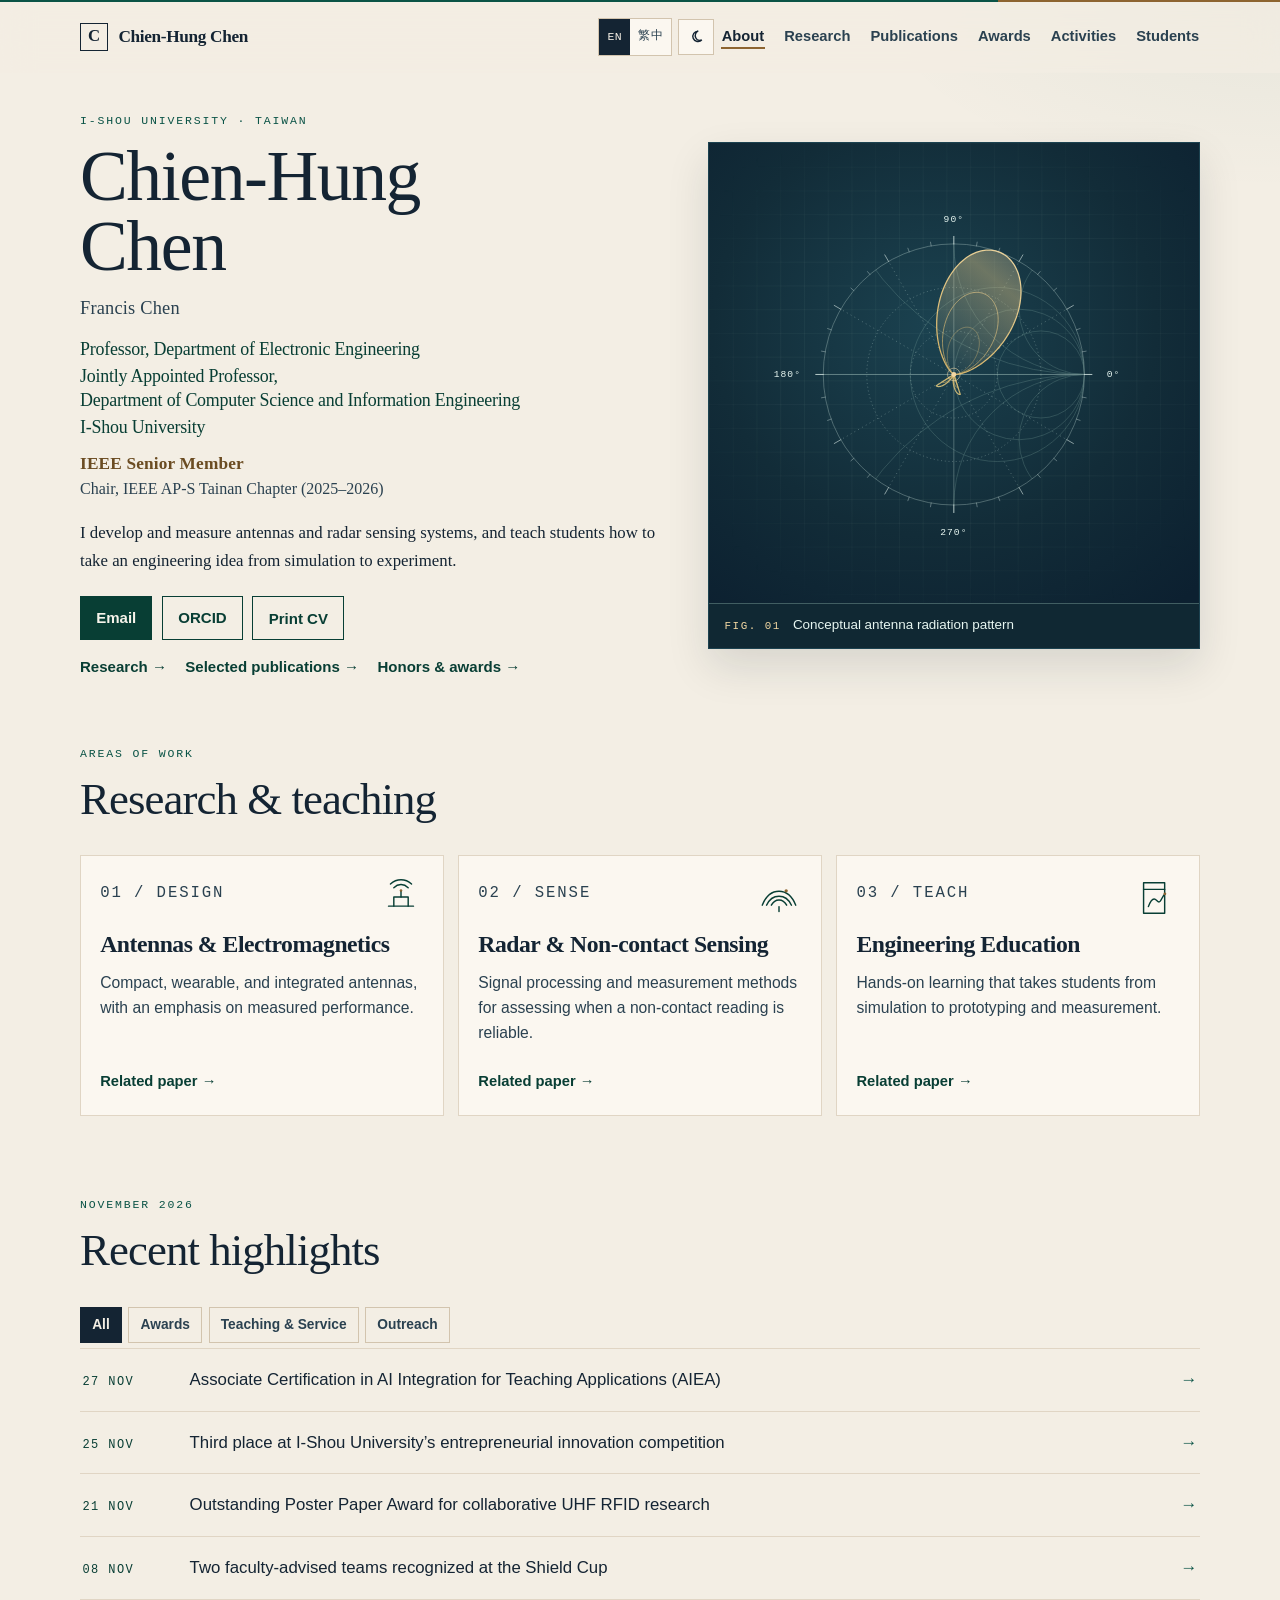
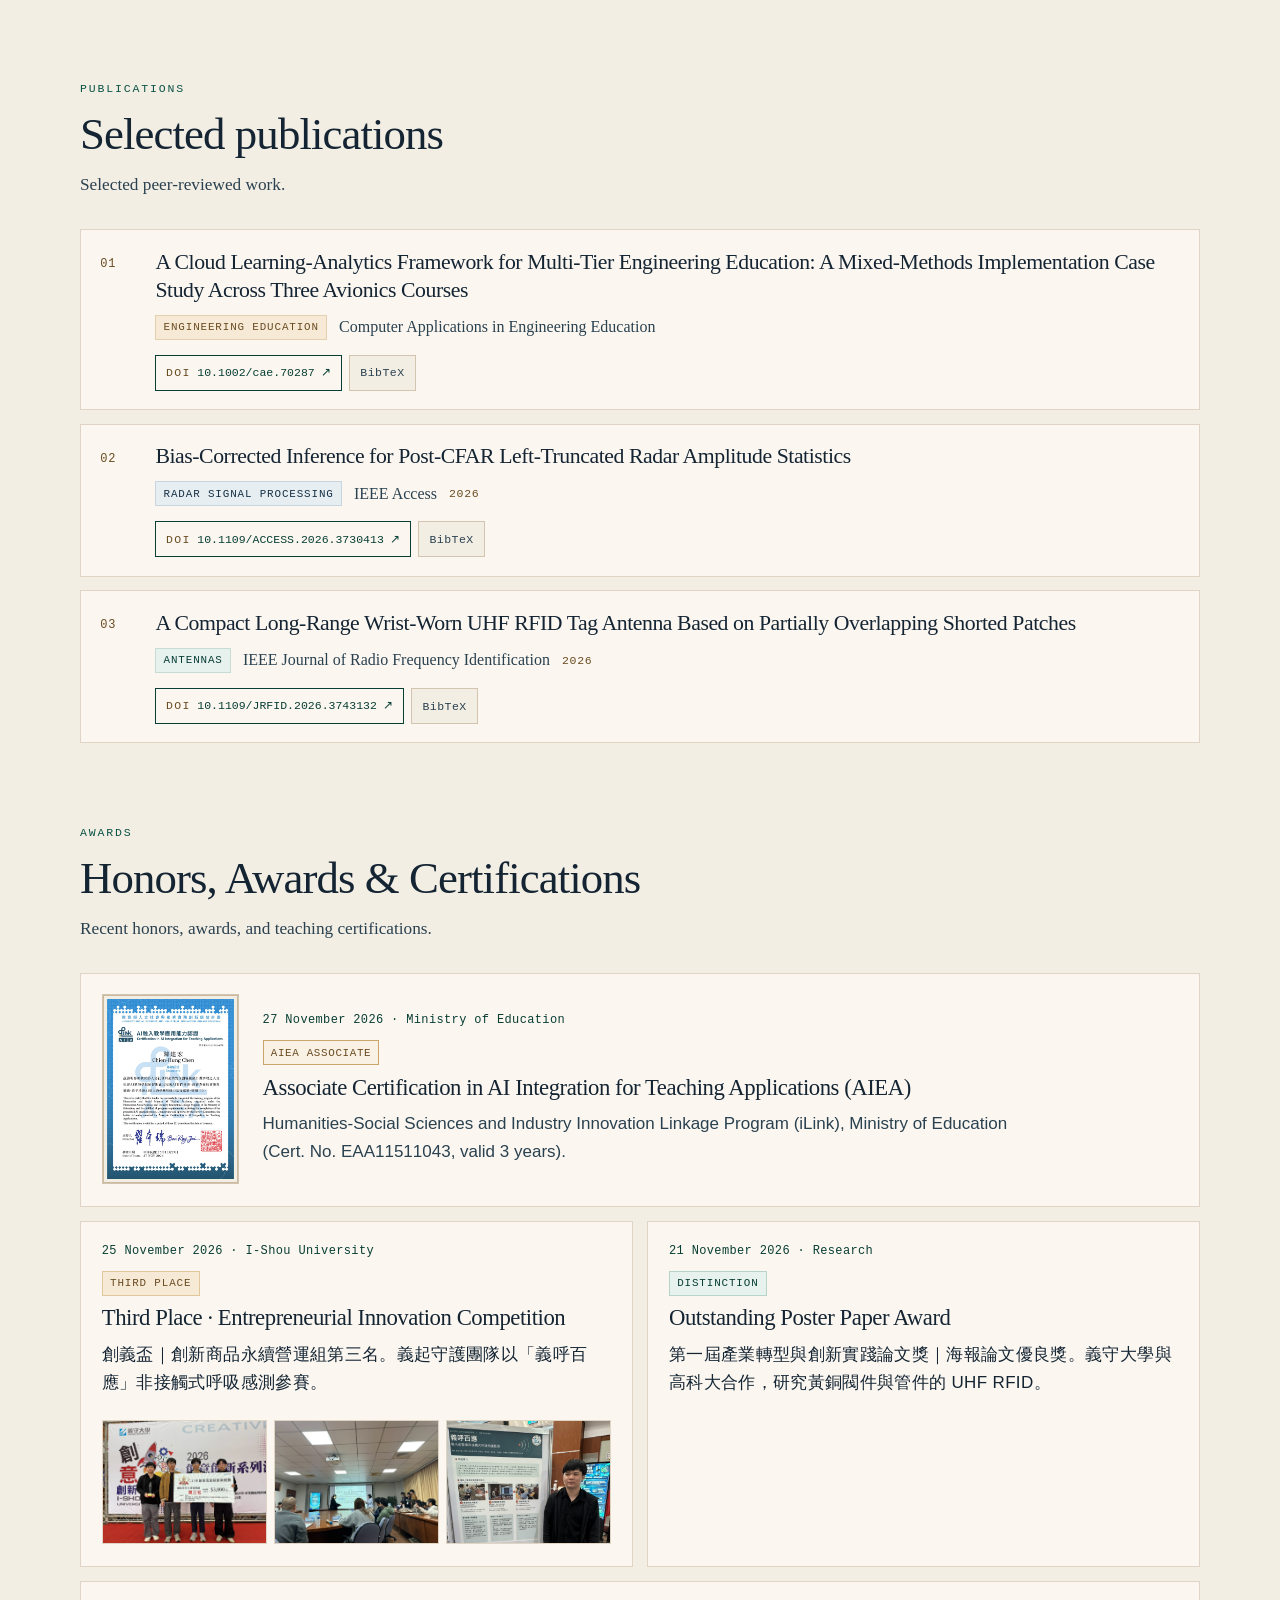
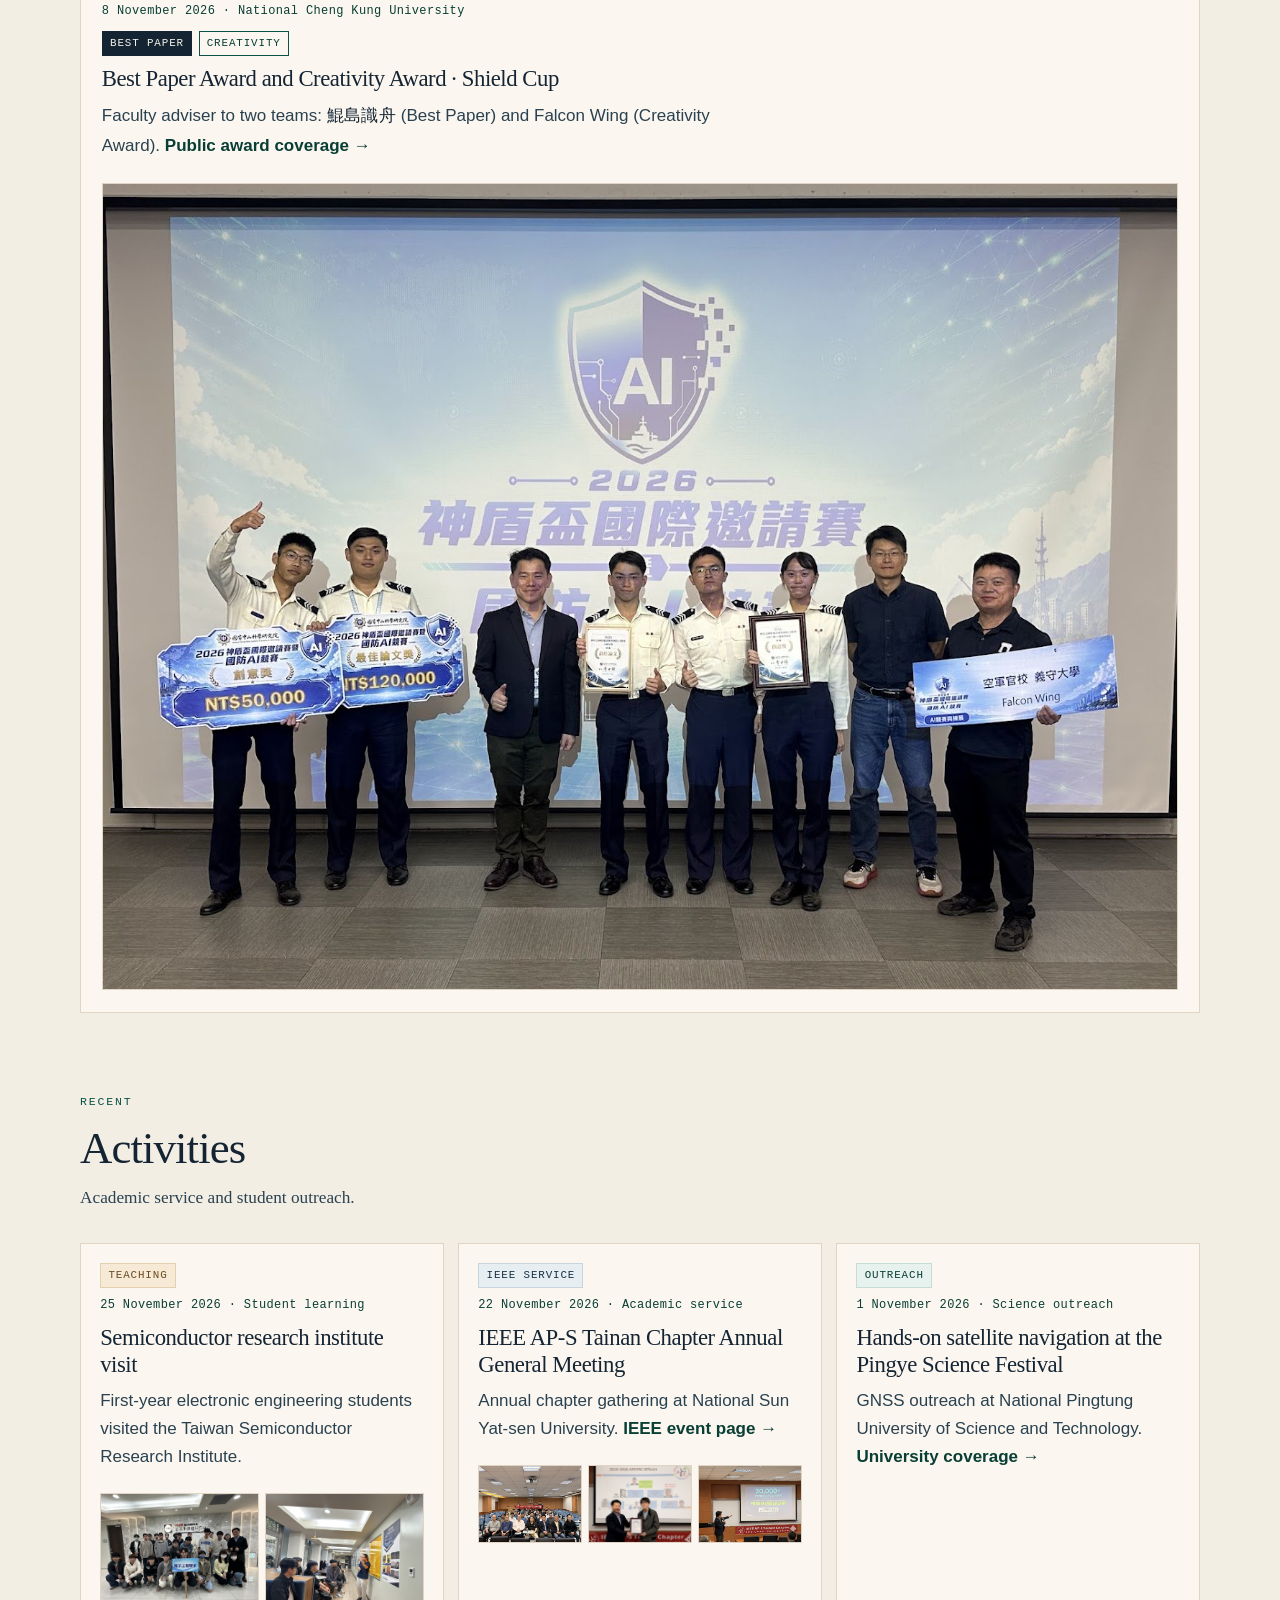
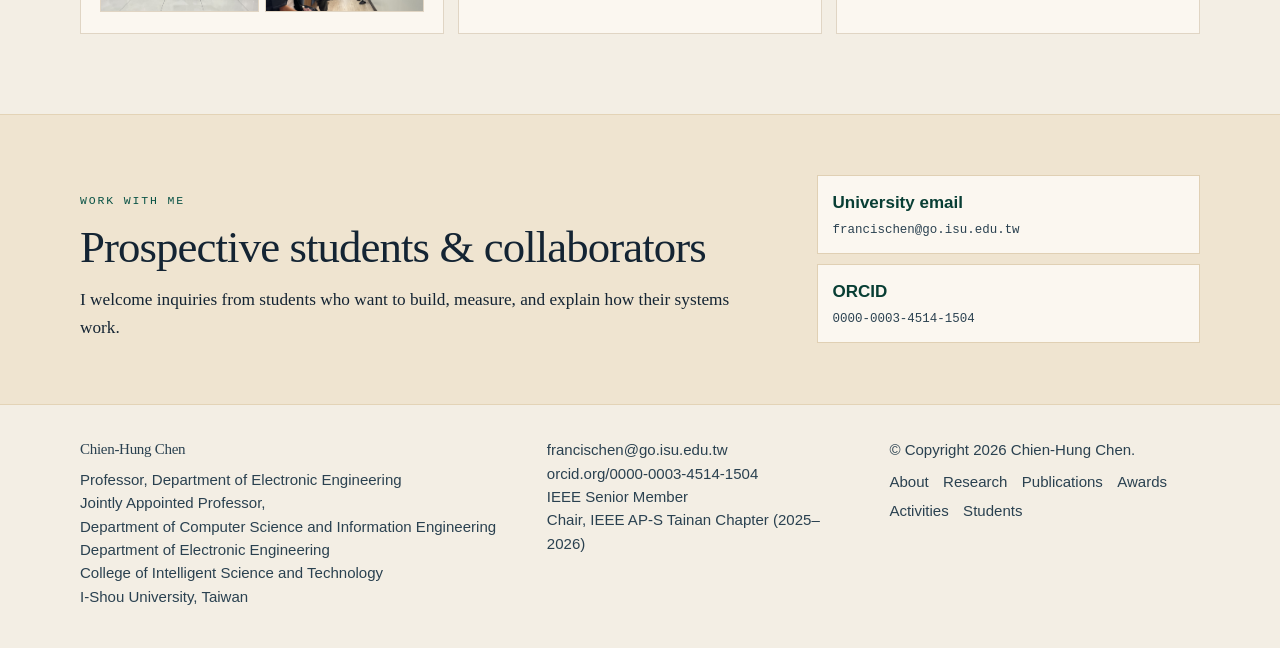
==== commit 713adcc8: "Set the hero in Source Serif 4 and Noto Serif TC. Stack the appointments, university, and IEEE Senio" ====
--- a/index.html
+++ b/index.html
@@ -37,7 +37,7 @@
     <link rel="preconnect" href="https://fonts.gstatic.com" crossorigin>
     <link
       rel="stylesheet"
-      href="https://fonts.googleapis.com/css2?family=JetBrains+Mono:wght@400;500&amp;family=Newsreader:ital,opsz,wght@0,6..72,400..700;1,6..72,400..600&amp;family=Noto+Sans+TC:wght@400;500;600&amp;family=Noto+Serif+TC:wght@500;600;700&amp;family=Plus+Jakarta+Sans:ital,wght@0,400..700;1,400..500&amp;display=swap"
+      href="https://fonts.googleapis.com/css2?family=JetBrains+Mono:wght@400;500&amp;family=Noto+Sans+TC:wght@400;500;600&amp;family=Noto+Serif+TC:wght@400;500;600;700&amp;family=Plus+Jakarta+Sans:ital,wght@0,400..700;1,400..500&amp;family=Source+Serif+4:opsz,wght@8..60,400;8..60,500;8..60,600;8..60,700&amp;display=swap"
     >
     <link rel="stylesheet" href="styles.css">
     <link rel="icon" href="data:image/svg+xml,%3Csvg xmlns='http://www.w3.org/2000/svg' viewBox='0 0 32 32'%3E%3Crect width='32' height='32' fill='%23102833'/%3E%3Cpath d='M21.5 9.5a7.2 7.2 0 1 0 0 13' fill='none' stroke='%23f2d7a2' stroke-width='2.2'/%3E%3C/svg%3E">
@@ -117,20 +117,16 @@
           <div class="hero-copy">
             <p class="eyebrow"><span data-i18n="hero.eyebrow">I-SHOU UNIVERSITY · TAIWAN</span></p>
             <h1 id="about-title" data-i18n-html="hero.name">Chien-Hung<br>Chen</h1>
-            <p class="alias">Francis Chen</p>
+            <p class="alias" data-i18n="hero.alias" data-i18n-keep-lang="en">Francis Chen</p>
             <p class="role">
               <span class="role-line" data-i18n="hero.role">Professor, Department of Electronic Engineering</span>
               <span class="role-line role-joint" data-i18n-html="hero.roleJoint">Jointly Appointed Professor,<br><span class="role-dept">Department of Computer Science and Information Engineering</span></span>
+              <span class="role-line role-uni">I-Shou University</span>
             </p>
-            <ul class="chips">
-              <li class="chip-ieee" data-i18n="chip.ieee">IEEE Senior Member</li>
-              <li data-i18n="chip.chair">Chair, IEEE AP-S Tainan Chapter (2025–2026)</li>
+            <ul class="credentials">
+              <li class="credential-ieee" data-i18n="chip.ieee">IEEE Senior Member</li>
+              <li class="credential-chair" data-i18n="chip.chair">Chair, IEEE AP-S Tainan Chapter (2025–2026)</li>
             </ul>
-            <p class="affiliation">
-              <span data-i18n="hero.aff1">Department of Electronic Engineering</span><br>
-              <span data-i18n="hero.aff2">College of Intelligent Science and Technology</span><br>
-              <span data-i18n="hero.aff3">I-Shou University</span>
-            </p>
             <p class="bio" data-i18n="hero.bio">I develop and measure antennas and radar sensing systems, and teach students how to take an engineering idea from simulation to experiment.</p>
             <div class="action-row">
               <a class="button" href="mailto:francischen@go.isu.edu.tw"><span data-i18n="btn.email">Email</span></a>
@@ -639,6 +635,7 @@
             "theme.labelDark": "Switch to light theme",
             "hero.eyebrow": "I-SHOU UNIVERSITY · TAIWAN",
             "hero.name": "Chien-Hung<br>Chen",
+            "hero.alias": "Francis Chen",
             "hero.role": "Professor, Department of Electronic Engineering",
             "hero.roleJoint": "Jointly Appointed Professor,<br><span class=\"role-dept\">Department of Computer Science and Information Engineering</span>",
             "meta.title": "Chien-Hung Chen | Professor, Department of Electronic Engineering, and Jointly Appointed Professor, Department of Computer Science and Information Engineering, I-Shou University",
@@ -759,7 +756,8 @@
             "theme.labelDark": "切換為淺色",
             "hero.eyebrow": "義守大學 · 臺灣",
             "hero.name": "陳建宏",
-            "hero.role": "電子工程學系教授",
+            "hero.alias": "Chien-Hung Chen · Francis Chen",
+            "hero.role": "義守大學電子工程學系教授",
             "hero.roleJoint": "資訊工程學系合聘教授",
             "meta.title": "陳建宏｜義守大學電子工程學系教授、資訊工程學系合聘教授",
             "meta.description": "義守大學電子工程學系教授、資訊工程學系合聘教授。",
--- a/styles.css
+++ b/styles.css
@@ -15,11 +15,11 @@
   --band-line: #e3d3b6;
   --plate: #102833;
   --focus: #083e34;
-  --serif: "Newsreader", "Iowan Old Style", "Palatino Linotype", Palatino, Georgia, "Times New Roman", serif;
+  --serif: "Source Serif 4", "Noto Serif TC", "Noto Serif", serif;
   --sans: "Plus Jakarta Sans", "Noto Sans TC", "PingFang TC", "Noto Sans CJK TC", "Microsoft JhengHei", sans-serif;
   --mono: "JetBrains Mono", ui-monospace, SFMono-Regular, Menlo, Consolas, monospace;
   --cjk: "Noto Sans TC", "PingFang TC", "Noto Sans CJK TC", "Microsoft JhengHei", sans-serif;
-  --cjk-serif: "Noto Serif TC", "Songti TC", "PMingLiU", "Songti SC", "Source Han Serif TC", "Noto Sans TC", serif;
+  --cjk-serif: "Source Serif 4", "Noto Serif TC", "Noto Serif", serif;
   --header-h: 4.35rem;
   --wrap: 1120px;
   color-scheme: light;
@@ -179,7 +179,7 @@
   color: var(--ink);
   text-decoration: none;
   font-family: var(--serif);
-  font-weight: 560;
+  font-weight: 600;
   font-size: 1.08rem;
   letter-spacing: -0.02em;
 }
@@ -196,7 +196,7 @@
   flex: none;
   border: 1px solid var(--ink);
   font-family: var(--serif);
-  font-weight: 560;
+  font-weight: 600;
   font-size: 1.05rem;
   line-height: 1;
   color: var(--ink);
@@ -326,7 +326,7 @@
   color: var(--ink-soft);
   text-decoration: none;
   font-size: 0.92rem;
-  font-weight: 560;
+  font-weight: 600;
   padding: 0.4rem 0.05rem;
 }
 
@@ -379,6 +379,7 @@
 .hero h1 {
   font-family: var(--serif);
   font-weight: 500;
+  font-synthesis: none;
   font-optical-sizing: auto;
   font-size: clamp(3.15rem, 5.6vw, 5.35rem);
   line-height: 0.98;
@@ -387,10 +388,14 @@
 }
 
 .alias {
-  margin-top: 0.85rem;
+  margin-top: 0.7rem;
   font-family: var(--serif);
-  font-style: italic;
-  font-size: 1.2rem;
+  font-style: normal;
+  font-synthesis: none;
+  font-weight: 400;
+  font-optical-sizing: auto;
+  font-size: 1.15rem;
+  letter-spacing: 0.01em;
   color: var(--ink-soft);
 }
 
@@ -398,16 +403,17 @@
   display: flex;
   flex-direction: column;
   align-items: flex-start;
-  gap: 0.16rem;
-  margin-top: 0.35rem;
+  gap: 0.18rem;
+  margin-top: 0.85rem;
   max-width: 100%;
   font-family: var(--serif);
-  font-style: italic;
+  font-style: normal;
   font-synthesis: none;
   font-weight: 500;
-  font-size: clamp(1.12rem, 1.42vw, 1.28rem);
-  letter-spacing: -0.018em;
-  line-height: 1.32;
+  font-optical-sizing: auto;
+  font-size: clamp(1.12rem, 1.4vw, 1.28rem);
+  letter-spacing: -0.012em;
+  line-height: 1.35;
   color: var(--teal-deep);
 }
 
@@ -417,13 +423,52 @@
   text-wrap: balance;
 }
 
-.role-joint {
-  font-size: 0.96em;
-}
-
 .role .role-dept {
   display: block;
   text-wrap: balance;
+}
+
+html[data-lang="zh"] .role-uni {
+  display: none;
+}
+
+.credentials {
+  display: flex;
+  flex-direction: column;
+  align-items: flex-start;
+  gap: 0.12rem;
+  margin-top: 0.8rem;
+  max-width: 100%;
+}
+
+.credential-ieee,
+.credential-chair {
+  font-family: var(--serif);
+  font-style: normal;
+  font-synthesis: none;
+  font-optical-sizing: auto;
+  line-height: 1.4;
+  text-wrap: balance;
+}
+
+.credential-ieee {
+  font-weight: 600;
+  font-size: 1.08rem;
+  letter-spacing: 0.01em;
+  color: var(--brass-deep);
+}
+
+.credential-chair {
+  font-weight: 500;
+  font-size: 1rem;
+  color: var(--ink-soft);
+}
+
+.credentials [lang="zh-Hant"] {
+  font-family: var(--serif);
+  font-style: normal;
+  font-synthesis: none;
+  letter-spacing: 0.04em;
 }
 
 .affiliation {
@@ -451,14 +496,6 @@
   background: #f3faf7;
   border: 1px solid #c5ddd4;
   padding: 0.38rem 0.55rem;
-}
-
-.chips li.chip-ieee {
-  color: var(--brass-deep);
-  background: #f8f1e4;
-  border-color: #c9a56a;
-  font-weight: 600;
-  letter-spacing: 0.045em;
 }
 
 .bio {
@@ -582,6 +619,7 @@
 .section-head h2 {
   font-family: var(--serif);
   font-weight: 500;
+  font-synthesis: none;
   font-optical-sizing: auto;
   font-size: clamp(2.05rem, 3.5vw, 3.05rem);
   line-height: 1.15;
@@ -589,12 +627,29 @@
   text-wrap: balance;
 }
 
+.lede,
+.bio {
+  font-family: var(--serif);
+  font-weight: 400;
+  font-style: normal;
+  font-synthesis: none;
+  font-optical-sizing: auto;
+}
+
 .lede {
   margin-top: 0.65rem;
-  max-width: 46ch;
+  max-width: 42rem;
   color: var(--ink-soft);
-  font-size: 1.05rem;
-  line-height: 1.6;
+  font-size: 1.08rem;
+  line-height: 1.65;
+}
+
+.lede[lang="zh-Hant"],
+.bio[lang="zh-Hant"] {
+  font-family: var(--serif);
+  font-style: normal;
+  font-synthesis: none;
+  letter-spacing: 0.02em;
 }
 
 section[id],
@@ -792,7 +847,10 @@
 
 .venue {
   font-family: var(--serif);
-  font-style: italic;
+  font-style: normal;
+  font-synthesis: none;
+  font-weight: 400;
+  font-optical-sizing: auto;
   font-size: 1rem;
   color: var(--ink-soft);
 }
@@ -1543,7 +1601,6 @@
   color: #d5f3ea;
 }
 
-html[data-theme="dark"] .chips li.chip-ieee,
 html[data-theme="dark"] .badge-cert {
   background: #3a2e1c;
   border-color: #e4c98a;
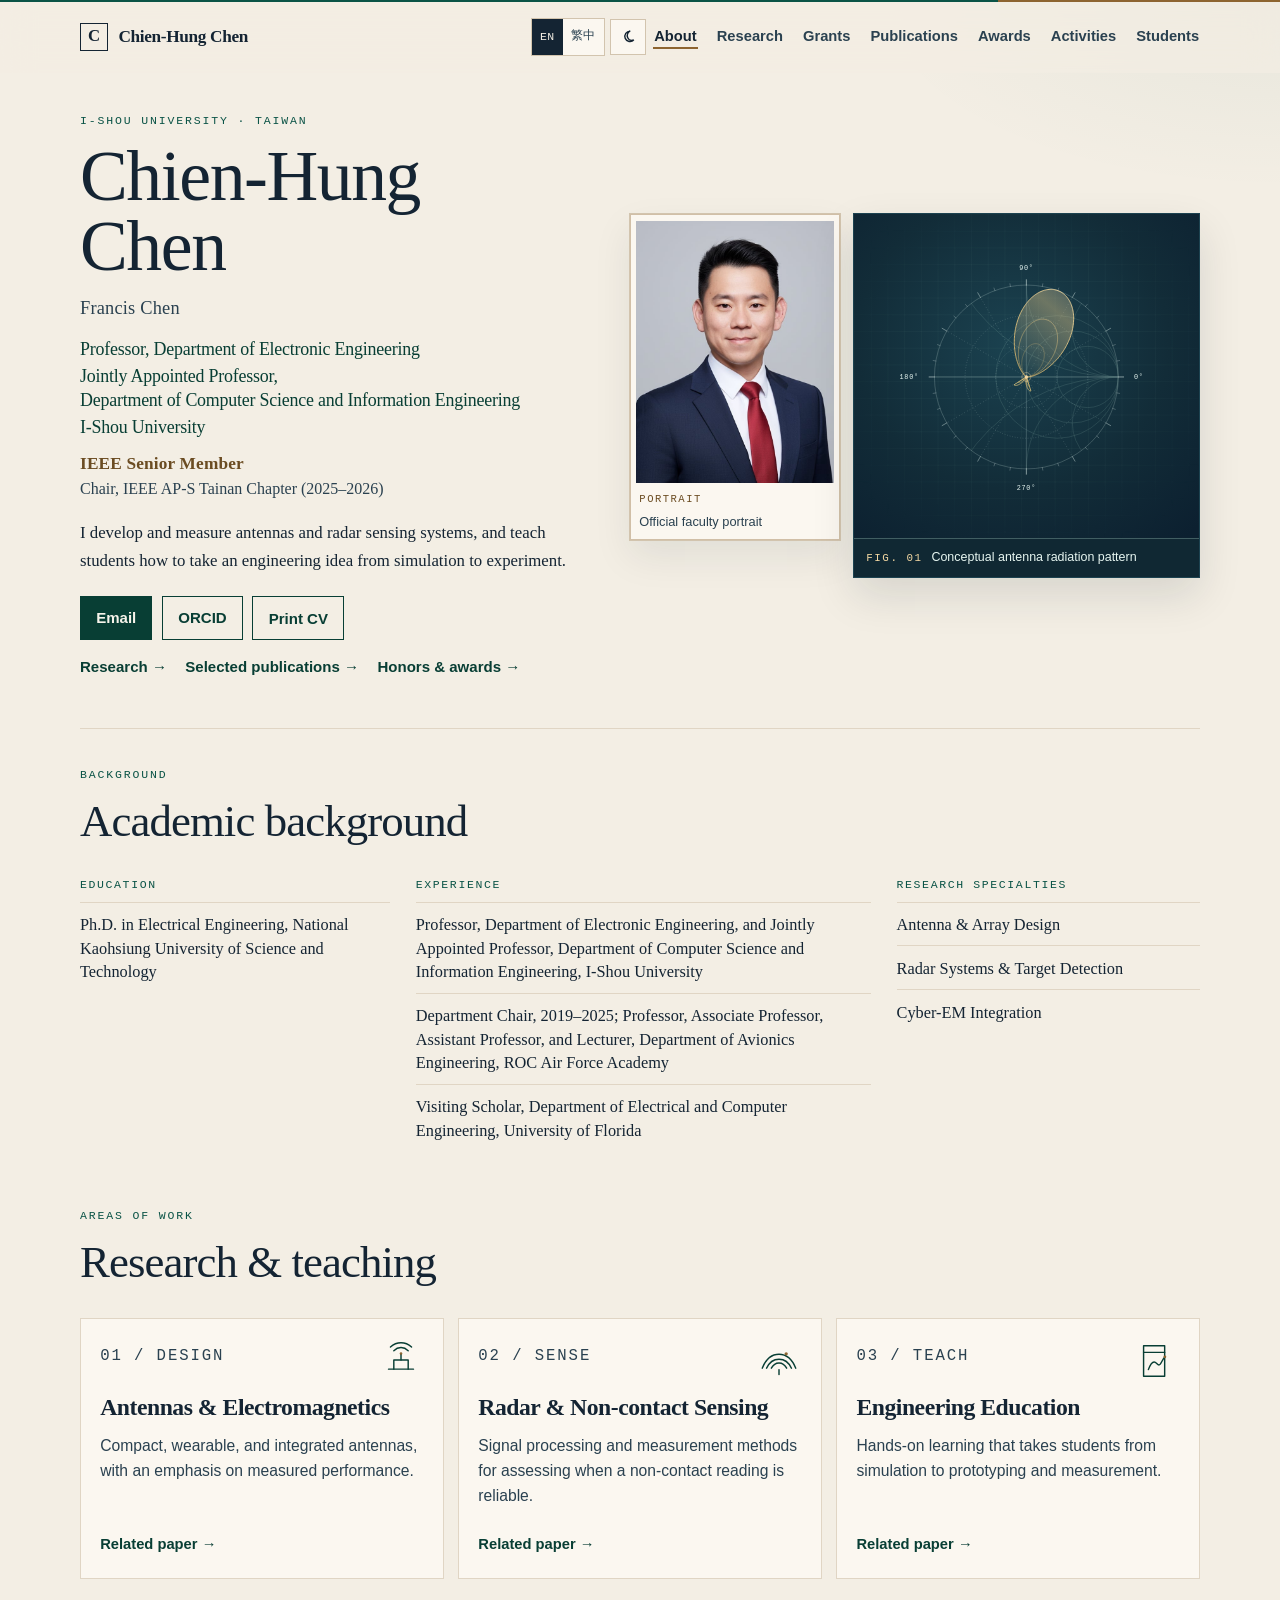
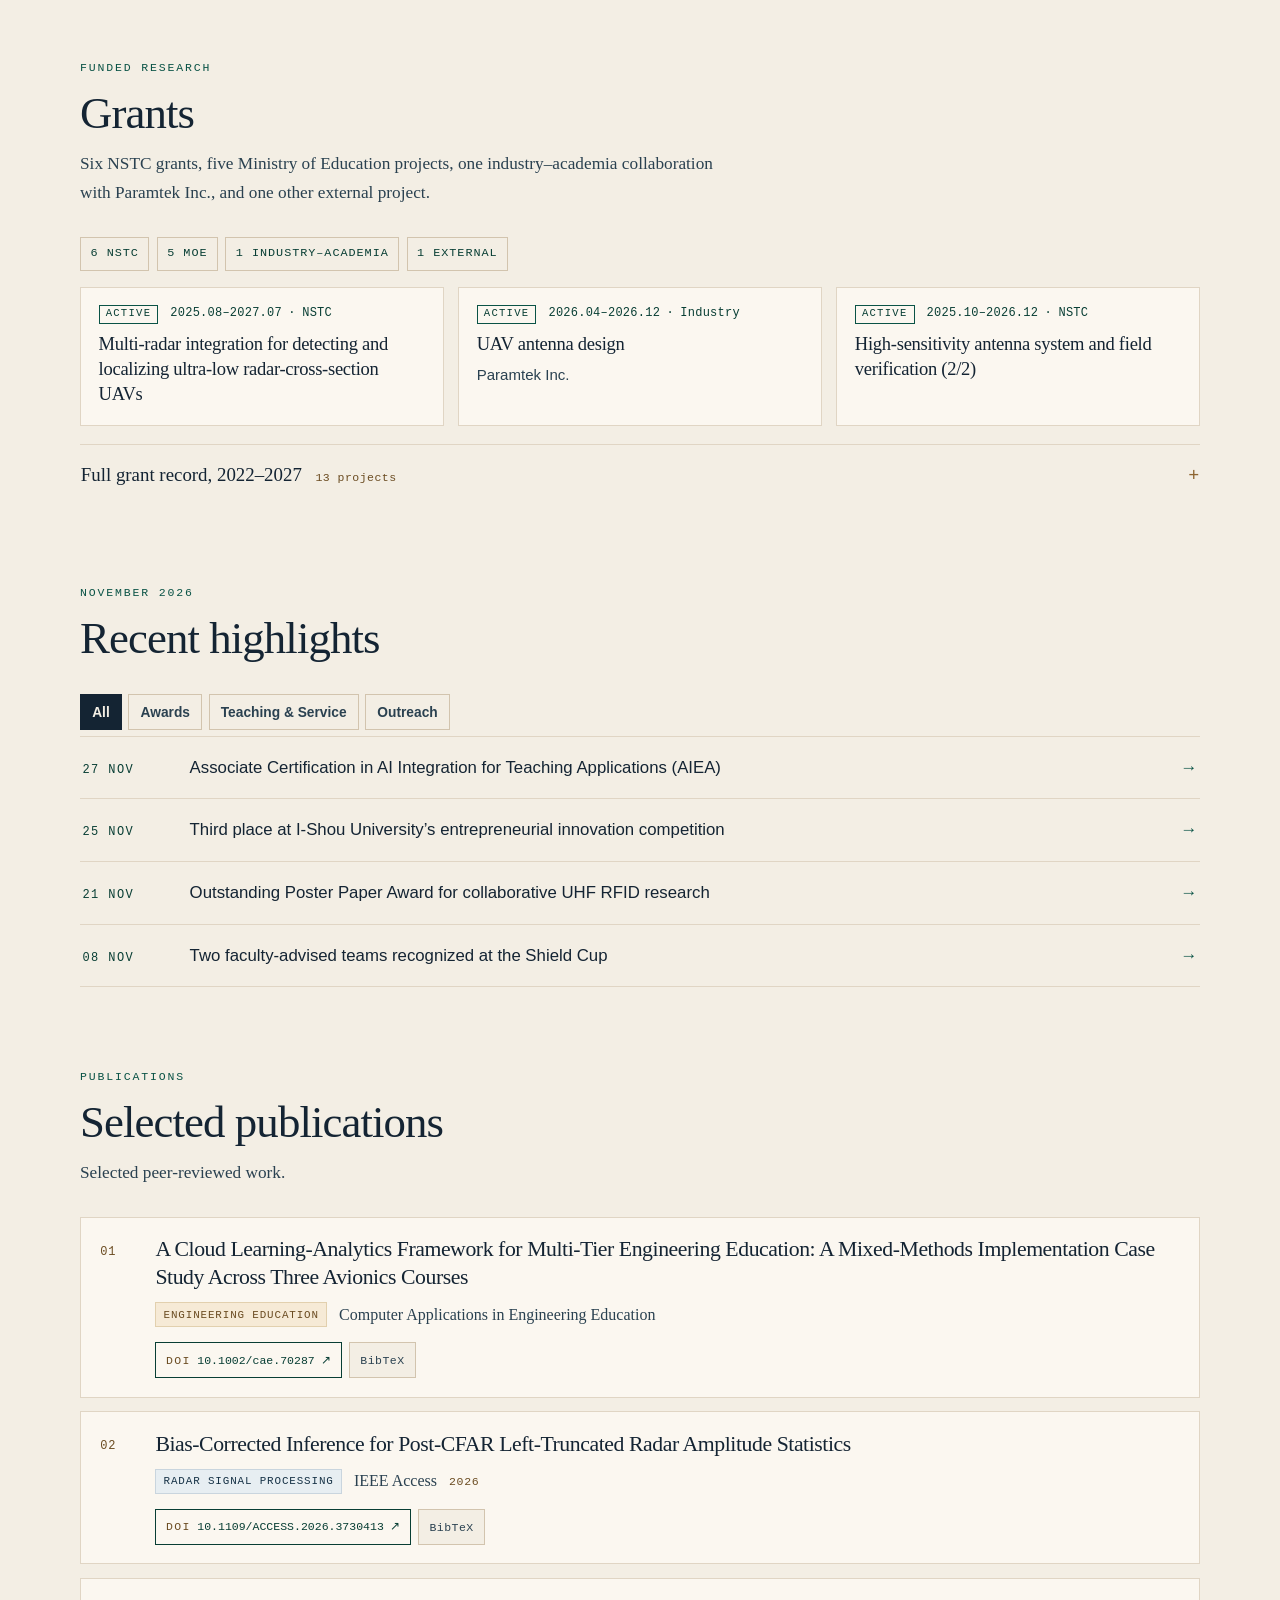
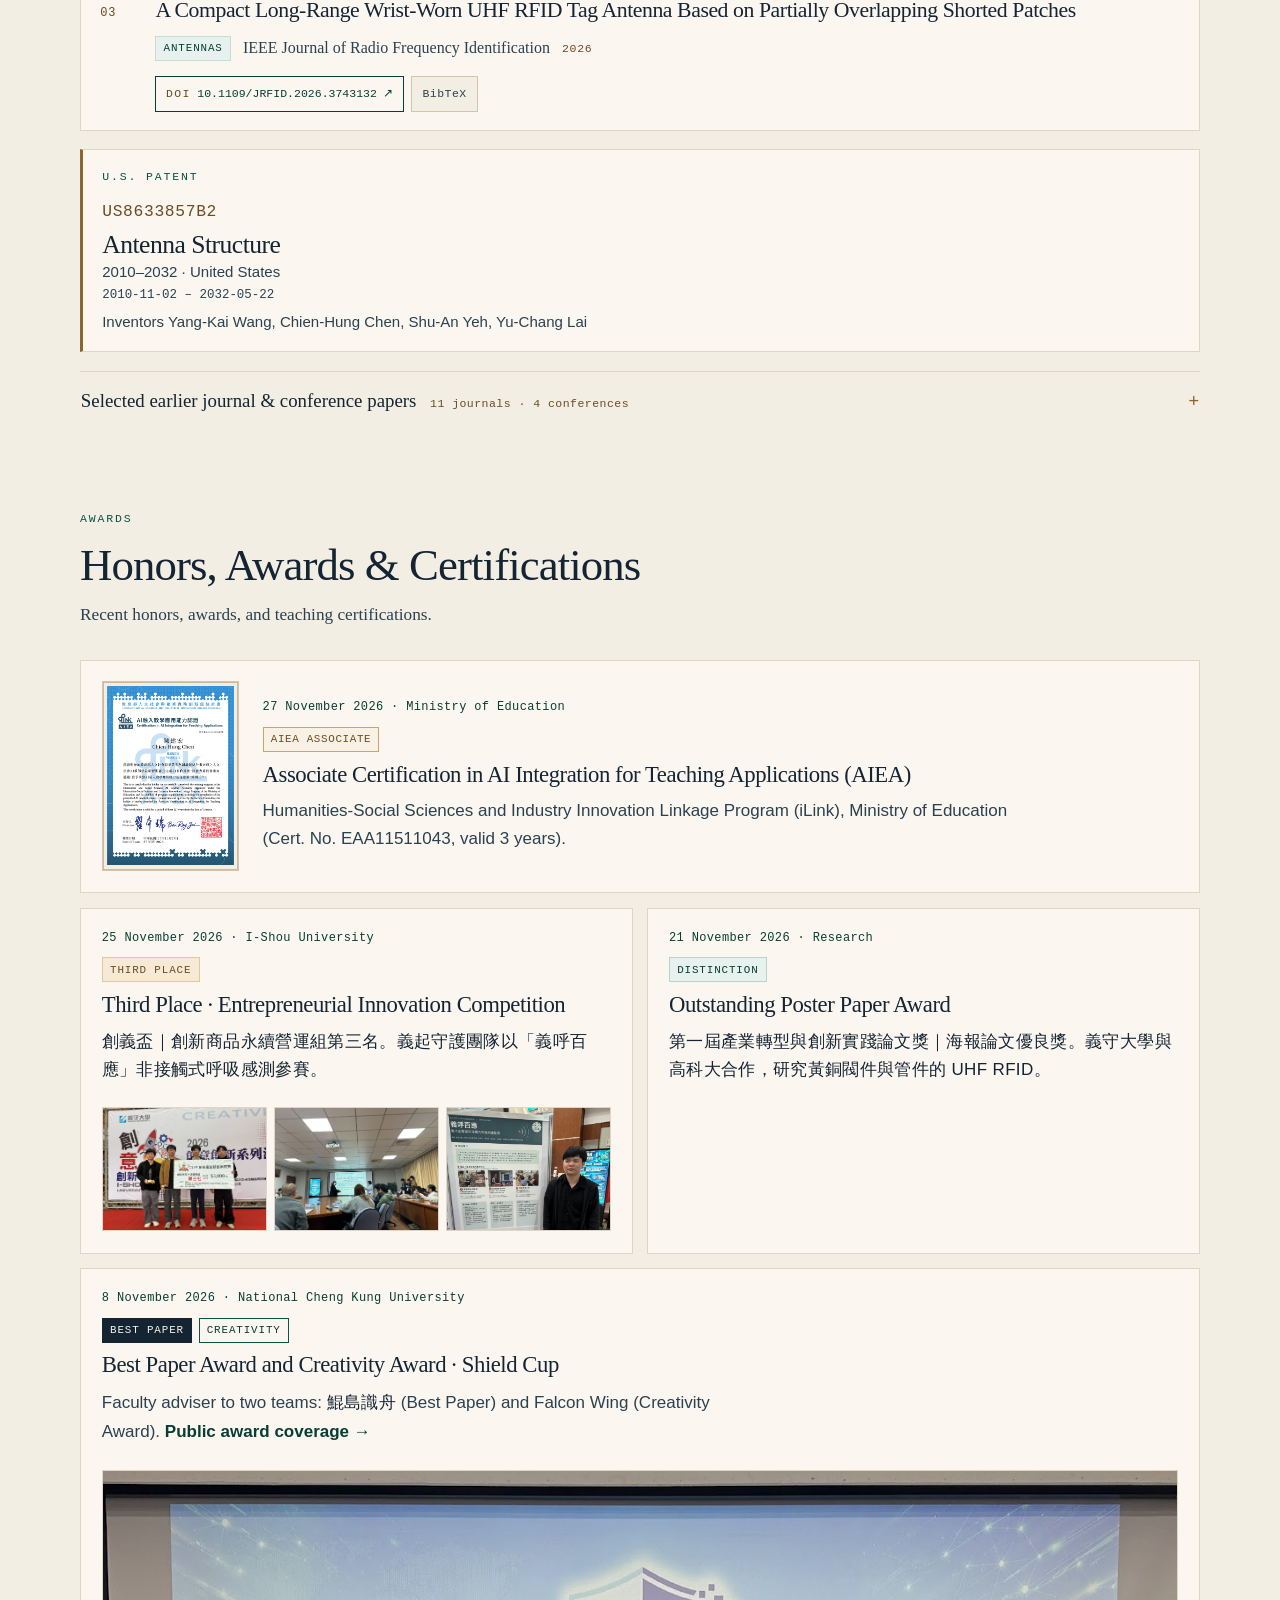
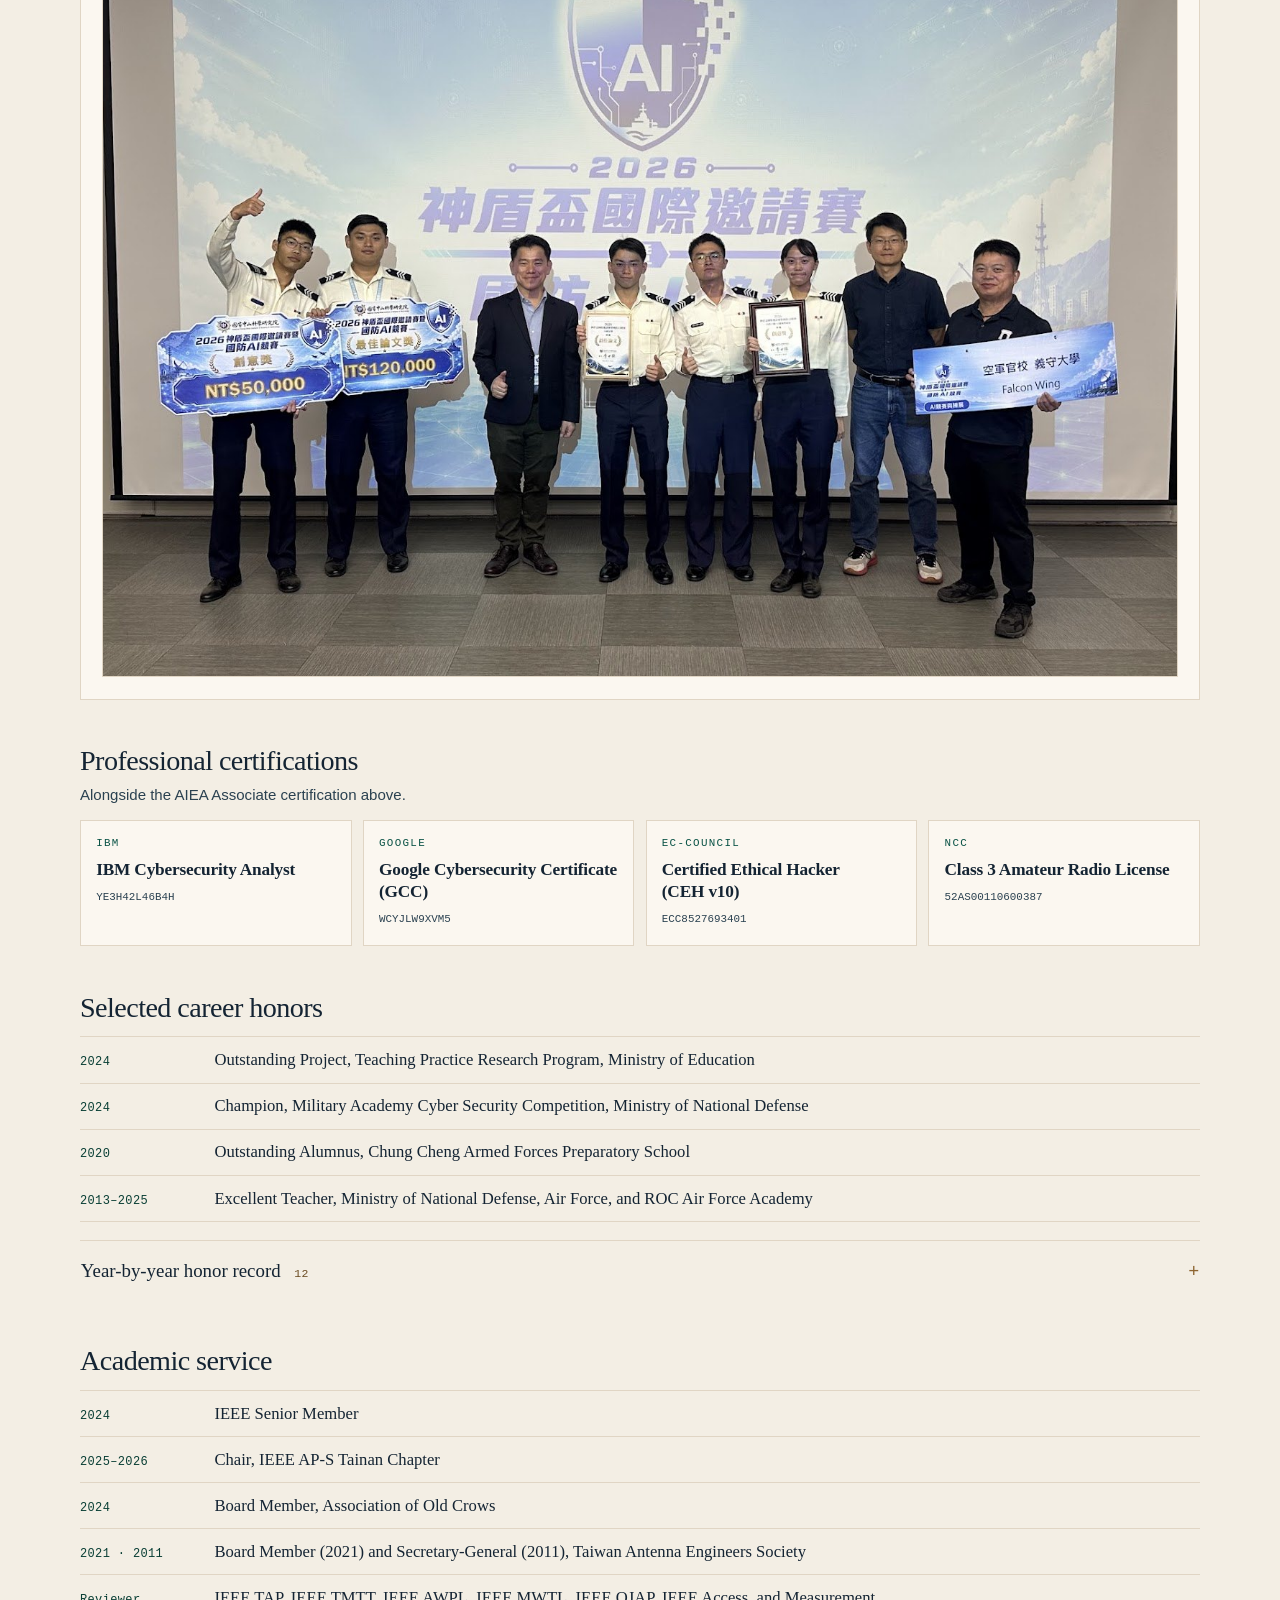
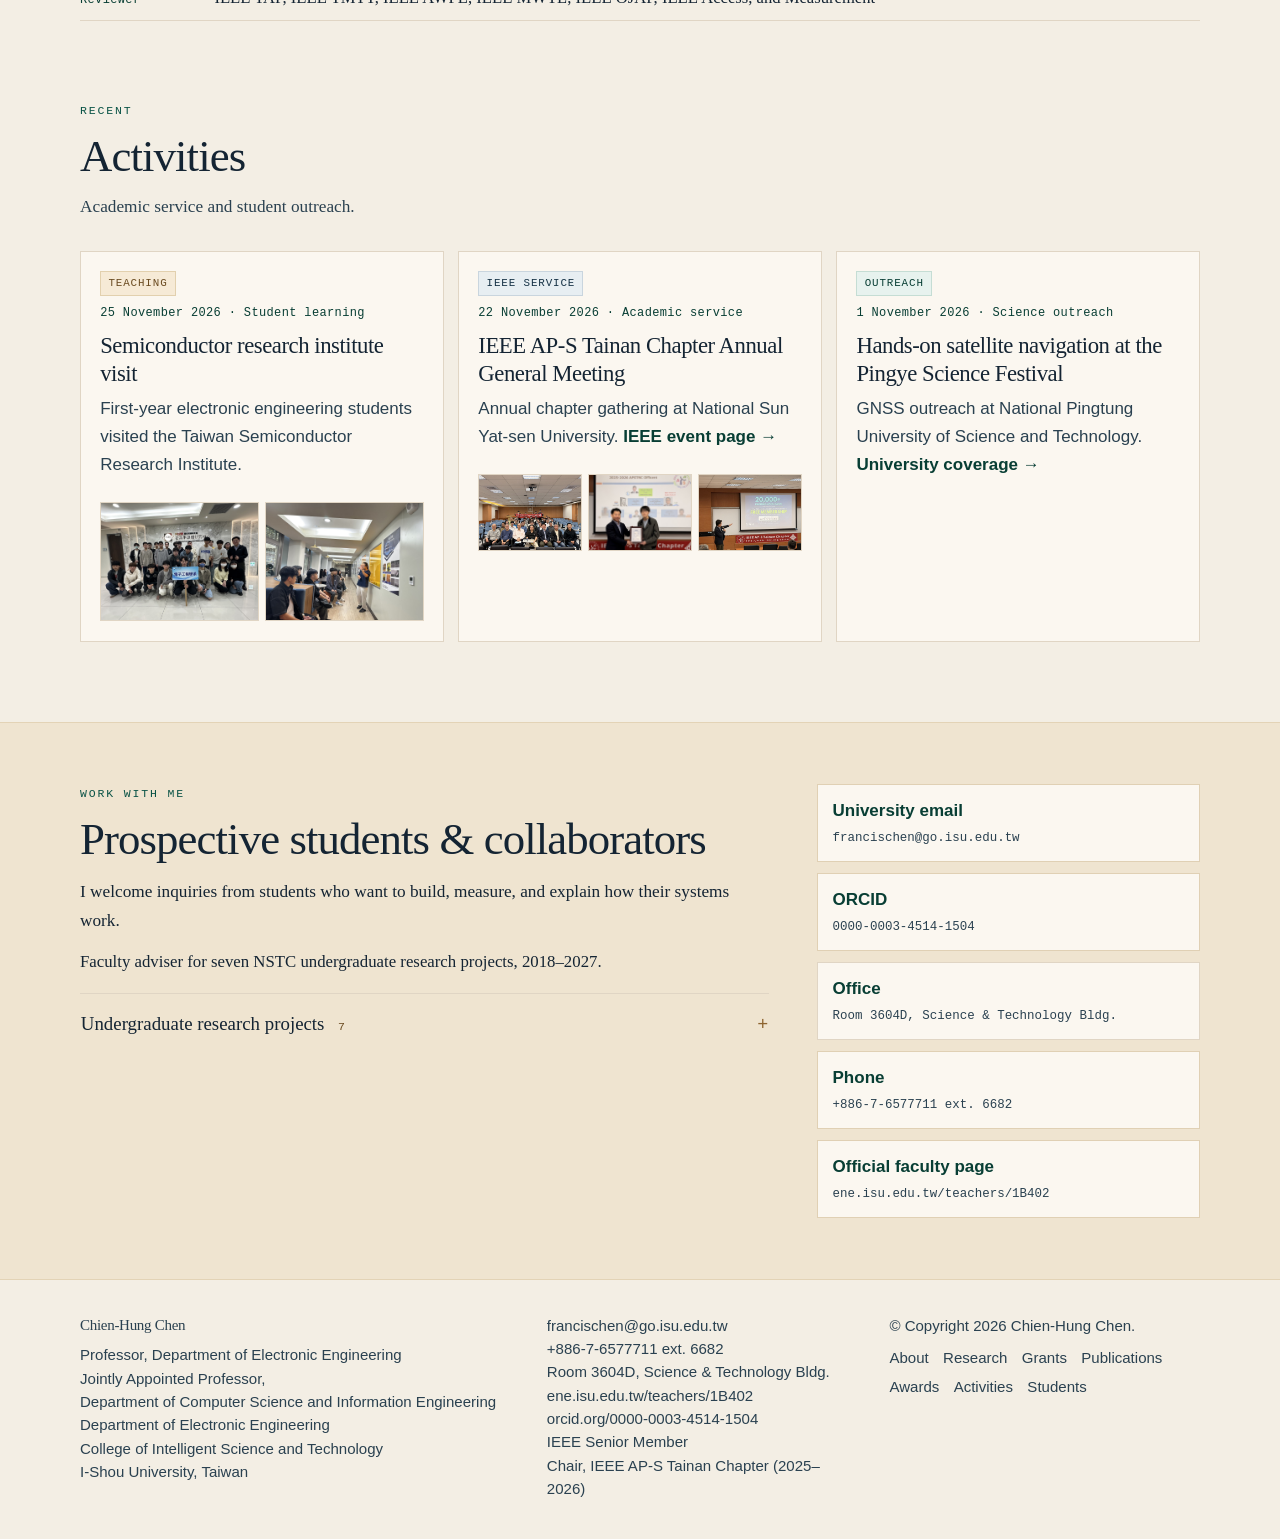
==== commit 8dcb7e72: "Add the official faculty portrait and curated ISU profile record. Bring the I-Shou faculty portrait," ====
--- a/index.html
+++ b/index.html
@@ -53,7 +53,12 @@
         ],
         "email": "francischen@go.isu.edu.tw",
         "url": "https://francis007.github.io/academic-site/",
-        "sameAs": ["https://orcid.org/0000-0003-4514-1504"],
+        "image": "https://francis007.github.io/academic-site/images/portrait.jpg",
+        "telephone": "+886-7-6577711",
+        "sameAs": [
+          "https://orcid.org/0000-0003-4514-1504",
+          "https://ene.isu.edu.tw/teachers/1B402"
+        ],
         "affiliation": [
           {
             "@type": "CollegeOrUniversity",
@@ -102,6 +107,7 @@
           <ul class="nav-links" id="site-nav">
             <li><a class="is-active" href="#about" aria-current="true"><span data-i18n="nav.about">About</span></a></li>
             <li><a href="#research"><span data-i18n="nav.research">Research</span></a></li>
+            <li><a href="#grants"><span data-i18n="nav.grants">Grants</span></a></li>
             <li><a href="#publications"><span data-i18n="nav.publications">Publications</span></a></li>
             <li><a href="#awards"><span data-i18n="nav.awards">Awards</span></a></li>
             <li><a href="#activities"><span data-i18n="nav.activities">Activities</span></a></li>
@@ -139,7 +145,22 @@
               <a href="#awards"><span data-i18n="link.awards">Honors &amp; awards</span> <span aria-hidden="true">→</span></a>
             </p>
           </div>
-          <figure class="plate">
+          <div class="hero-visual">
+            <figure class="portrait-frame">
+              <img
+                src="images/portrait.jpg"
+                width="796"
+                height="828"
+                alt="Official faculty portrait of Professor Chien-Hung Chen, I-Shou University"
+                data-alt-en="Official faculty portrait of Professor Chien-Hung Chen, I-Shou University"
+                data-alt-zh="義守大學陳建宏教授官方教職肖像"
+              >
+              <figcaption>
+                <span data-i18n="portrait.label">Portrait</span>
+                <span data-i18n="portrait.caption">Official faculty portrait</span>
+              </figcaption>
+            </figure>
+            <figure class="plate">
             <svg viewBox="0 0 660 620" fill="none" aria-hidden="true" focusable="false">
     <defs>
       <radialGradient id="plate-bg" cx="46%" cy="40%" r="78%">
@@ -199,6 +220,58 @@
   </svg>
             <figcaption><span data-i18n="fig.label">FIG. 01</span> <span data-i18n="fig.caption">Conceptual antenna radiation pattern</span></figcaption>
           </figure>
+          </div>
+        </div>
+        <div class="wrap background" id="background">
+          <header class="section-head">
+            <p class="eyebrow"><span data-i18n="bg.eyebrow">Background</span></p>
+            <h2 data-i18n="bg.title">Academic background</h2>
+          </header>
+          <div class="bg-grid">
+            <section>
+              <h3 data-i18n="bg.edu">Education</h3>
+              <ul>
+                <li>
+                  <span class="only-en">Ph.D. in Electrical Engineering, National Kaohsiung University of Science and Technology</span>
+                  <span class="only-zh" lang="zh-Hant">國立高雄科技大學電機工程博士</span>
+                </li>
+              </ul>
+            </section>
+            <section>
+              <h3 data-i18n="bg.exp">Experience</h3>
+              <ul>
+                <li>
+                  <span class="only-en">Professor, Department of Electronic Engineering, and Jointly Appointed Professor, Department of Computer Science and Information Engineering, I-Shou University</span>
+                  <span class="only-zh" lang="zh-Hant">義守大學電子工程學系教授、資訊工程學系合聘教授</span>
+                </li>
+                <li>
+                  <span class="only-en">Department Chair, 2019–2025; Professor, Associate Professor, Assistant Professor, and Lecturer, Department of Avionics Engineering, ROC Air Force Academy</span>
+                  <span class="only-zh" lang="zh-Hant">空軍軍官學校航空電子工程學系講師、助理教授、副教授、教授；系主任（2019–2025）</span>
+                </li>
+                <li>
+                  <span class="only-en">Visiting Scholar, Department of Electrical and Computer Engineering, University of Florida</span>
+                  <span class="only-zh" lang="zh-Hant">美國佛羅里達大學電機電腦系訪問學者</span>
+                </li>
+              </ul>
+            </section>
+            <section>
+              <h3 data-i18n="bg.spec">Research specialties</h3>
+              <ul>
+                <li>
+                  <span class="only-en">Antenna &amp; Array Design</span>
+                  <span class="only-zh" lang="zh-Hant">天線設計</span>
+                </li>
+                <li>
+                  <span class="only-en">Radar Systems &amp; Target Detection</span>
+                  <span class="only-zh" lang="zh-Hant">雷達系統與目標偵測</span>
+                </li>
+                <li>
+                  <span class="only-en">Cyber-EM Integration</span>
+                  <span class="only-zh" lang="zh-Hant">資安與防護整合</span>
+                </li>
+              </ul>
+            </section>
+          </div>
         </div>
       </section>
 
@@ -261,6 +334,149 @@
               <a class="pillar-link" href="#pub-edu"><span data-i18n="research.jump">Related paper</span> <span aria-hidden="true">→</span></a>
             </li>
           </ul>
+        </div>
+      </section>
+
+      <section class="section" id="grants" tabindex="-1" aria-labelledby="grants-title">
+        <div class="wrap">
+          <header class="section-head">
+            <p class="eyebrow"><span data-i18n="grant.eyebrow">Funded research</span></p>
+            <h2 id="grants-title" data-i18n="grant.title">Grants</h2>
+            <p class="lede" data-i18n="grant.lede">Six NSTC grants, five Ministry of Education projects, one industry–academia collaboration with Paramtek Inc., and one other external project.</p>
+          </header>
+          <ul class="grant-stats" aria-label="Portfolio">
+            <li><span data-i18n="grant.stat.nstc">6 NSTC</span></li>
+            <li><span data-i18n="grant.stat.moe">5 MOE</span></li>
+            <li><span data-i18n="grant.stat.ind">1 industry–academia</span></li>
+            <li><span data-i18n="grant.stat.ext">1 external</span></li>
+          </ul>
+          <ul class="grant-grid">
+            <li class="grant-card">
+              <p class="meta"><span class="badge badge-live" data-i18n="grant.active">Active</span> <span>2025.08–2027.07</span> · <span data-i18n="grant.nstc">NSTC</span></p>
+              <h3>
+                <span class="only-en">Multi-radar integration for detecting and localizing ultra-low radar-cross-section UAVs</span>
+                <span class="only-zh" lang="zh-Hant">多雷達整合對極低雷達截面積無人機之偵測與定位策略研究</span>
+              </h3>
+            </li>
+            <li class="grant-card">
+              <p class="meta"><span class="badge badge-live" data-i18n="grant.active">Active</span> <span>2026.04–2026.12</span> · <span data-i18n="grant.cardInd">Industry</span></p>
+              <h3>
+                <span class="only-en">UAV antenna design</span>
+                <span class="only-zh" lang="zh-Hant">無人機天線設計</span>
+              </h3>
+              <p class="grant-note">
+                <span class="only-en">Paramtek Inc.</span>
+                <span class="only-zh" lang="zh-Hant">拚願科技股份有限公司（Paramtek Inc.）</span>
+              </p>
+            </li>
+            <li class="grant-card">
+              <p class="meta"><span class="badge badge-live" data-i18n="grant.active">Active</span> <span>2025.10–2026.12</span> · <span data-i18n="grant.nstc">NSTC</span></p>
+              <h3>
+                <span class="only-en">High-sensitivity antenna system and field verification (2/2)</span>
+                <span class="only-zh" lang="zh-Hant">高靈敏度天線系統與場域驗證研究（2/2）</span>
+              </h3>
+            </li>
+          </ul>
+          <details class="fold print-open">
+            <summary>
+              <span class="fold-title" data-i18n="grant.full">Full grant record, 2022–2027</span>
+              <span class="fold-count" data-i18n="grant.fullCount">13 projects</span>
+            </summary>
+            <ol class="record-list">
+              <li>
+                <span class="record-when">2026.04–2026.12</span>
+                <span class="record-body">
+                  <span class="record-kind" data-i18n="grant.industry">Industry–academia</span>
+                  <span class="record-name"><span class="only-en">UAV antenna design</span><span class="only-zh" lang="zh-Hant">無人機天線設計</span></span>
+                  <span class="record-note"><span class="only-en">Paramtek Inc.</span><span class="only-zh" lang="zh-Hant">拚願科技股份有限公司（Paramtek Inc.）</span></span>
+                </span>
+              </li>
+              <li>
+                <span class="record-when">2025.10–2026.12</span>
+                <span class="record-body">
+                  <span class="record-kind" data-i18n="grant.nstc">NSTC</span>
+                  <span class="record-name"><span class="only-en">High-sensitivity antenna system and field verification (2/2)</span><span class="only-zh" lang="zh-Hant">高靈敏度天線系統與場域驗證研究（2/2）</span></span>
+                </span>
+              </li>
+              <li>
+                <span class="record-when">2025.08–2027.07</span>
+                <span class="record-body">
+                  <span class="record-kind" data-i18n="grant.nstc">NSTC</span>
+                  <span class="record-name"><span class="only-en">Multi-radar integration for detecting and localizing ultra-low radar-cross-section UAVs</span><span class="only-zh" lang="zh-Hant">多雷達整合對極低雷達截面積無人機之偵測與定位策略研究</span></span>
+                </span>
+              </li>
+              <li>
+                <span class="record-when">2025.08–2026.01</span>
+                <span class="record-body">
+                  <span class="record-kind" data-i18n="grant.moe">Ministry of Education</span>
+                  <span class="record-name"><span class="only-en">Teaching-practice research: AI and cross-disciplinary communications practice courses for officers’ digital literacy</span><span class="only-zh" lang="zh-Hant">人工智慧與跨領域通訊實作課程—提升軍官數位素養之教學實踐研究</span></span>
+                </span>
+              </li>
+              <li>
+                <span class="record-when">2024.10–2025.12</span>
+                <span class="record-body">
+                  <span class="record-kind" data-i18n="grant.nstc">NSTC</span>
+                  <span class="record-name"><span class="only-en">High-sensitivity antenna system and field verification (1/2)</span><span class="only-zh" lang="zh-Hant">高靈敏度天線系統與場域驗證研究（1/2）</span></span>
+                </span>
+              </li>
+              <li>
+                <span class="record-when">2024.08–2025.10</span>
+                <span class="record-body">
+                  <span class="record-kind" data-i18n="grant.nstc">NSTC</span>
+                  <span class="record-name"><span class="only-en">Sampling and analysis of specified ultra-low radar-cross-section aircraft</span><span class="only-zh" lang="zh-Hant">特定極低雷達截面積飛行器數據採樣研究與分析</span></span>
+                </span>
+              </li>
+              <li>
+                <span class="record-when">2024.08–2025.07</span>
+                <span class="record-body">
+                  <span class="record-kind" data-i18n="grant.moe">Ministry of Education</span>
+                  <span class="record-name"><span class="only-en">Active-array scanning systems in communications courses at military academies</span><span class="only-zh" lang="zh-Hant">結合主動陣列掃描系統使用於軍事院校通訊領域課程</span></span>
+                </span>
+              </li>
+              <li>
+                <span class="record-when">2023.12–2025.01</span>
+                <span class="record-body">
+                  <span class="record-kind" data-i18n="grant.moe">Ministry of Education</span>
+                  <span class="record-name"><span class="only-en">Teaching-practice research on digital resilience and diverse radar-course experiments</span><span class="only-zh" lang="zh-Hant">建構數位韌性與多樣化雷達學課程實驗之教學實踐研究</span></span>
+                </span>
+              </li>
+              <li>
+                <span class="record-when">2023.10–2024.12</span>
+                <span class="record-body">
+                  <span class="record-kind" data-i18n="grant.nstc">NSTC</span>
+                  <span class="record-name"><span class="only-en">High-sensitivity antenna system study (2/2)</span><span class="only-zh" lang="zh-Hant">高靈敏度天線系統研究（2/2）</span></span>
+                </span>
+              </li>
+              <li>
+                <span class="record-when">2022.10–2023.12</span>
+                <span class="record-body">
+                  <span class="record-kind" data-i18n="grant.nstc">NSTC</span>
+                  <span class="record-name"><span class="only-en">High-sensitivity antenna system study (1/2)</span><span class="only-zh" lang="zh-Hant">高靈敏度天線系統研究（1/2）</span></span>
+                </span>
+              </li>
+              <li>
+                <span class="record-when">2022.08–2025.07</span>
+                <span class="record-body">
+                  <span class="record-kind" data-i18n="grant.moe">Ministry of Education</span>
+                  <span class="record-name"><span class="only-en">STEM and women-in-R&amp;D talent program: advanced defense technical training for women cadets</span><span class="only-zh" lang="zh-Hant">STEM領域及女性研發人才培育計畫—培育女軍校生高度國防專業技術計畫</span></span>
+                </span>
+              </li>
+              <li>
+                <span class="record-when">2022.08–2023.07</span>
+                <span class="record-body">
+                  <span class="record-kind" data-i18n="grant.moe">Ministry of Education</span>
+                  <span class="record-name"><span class="only-en">Radar practice course: UAV radar cross section</span><span class="only-zh" lang="zh-Hant">雷達學實作課程—無人載具雷達截面積研究</span></span>
+                </span>
+              </li>
+              <li>
+                <span class="record-when">2022.01–2024.12</span>
+                <span class="record-body">
+                  <span class="record-kind" data-i18n="grant.external">External project</span>
+                  <span class="record-name"><span class="only-en">High-gain array antenna design and electromagnetic reflection of three-dimensional objects</span><span class="only-zh" lang="zh-Hant">高增益陣列天線系統設計與三維物體電波反射值研究</span></span>
+                </span>
+              </li>
+            </ol>
+          </details>
         </div>
       </section>
 
@@ -413,6 +629,44 @@
               </div>
             </li>
           </ol>
+          <aside class="patent" id="patent">
+            <p class="eyebrow"><span data-i18n="patent.eyebrow">U.S. Patent</span></p>
+            <p class="patent-no"><a href="https://patents.google.com/patent/US8633857B2">US8633857B2</a></p>
+            <h3 lang="en">Antenna Structure</h3>
+            <p class="patent-meta"><span data-i18n="patent.term">2010–2032</span> · <span data-i18n="patent.country">United States</span></p>
+            <p class="patent-dates">2010-11-02 – 2032-05-22</p>
+            <p class="patent-inventors"><span data-i18n="patent.inv">Inventors</span> Yang-Kai Wang, Chien-Hung Chen, Shu-An Yeh, Yu-Chang Lai</p>
+          </aside>
+          <details class="fold print-open" id="earlier-papers">
+            <summary>
+              <span class="fold-title" data-i18n="pub.earlier">Selected earlier journal &amp; conference papers</span>
+              <span class="fold-count" data-i18n="pub.earlier.count">11 journals · 4 conferences</span>
+            </summary>
+            <div class="fold-body">
+              <p class="fold-note" data-i18n="pub.earlier.note">The faculty page lists 14 journal papers, including IEEE TAP, IEEE AWPL, IEEE Access, and IEEE J. RFID. The three 2026 journal articles are featured above. Earlier journal papers and four international conference papers follow.</p>
+              <h3 class="fold-label" data-i18n="pub.journals">Journal papers</h3>
+              <ol class="cite-list" lang="en">
+                <li><span class="cite-year">2025</span><p><span class="cite-title">Low Profile Planar Inverted-L Antenna (PILA) for UHF RFID Tag on Signal Absorption and Reflection Surfaces</span> Minh-Tan Nguyen, Yi-Fang Lin, Chien-Hung Chen, Hoang-Son Luong, Hua-Ming Chen. <span class="cite-venue">IEEE Access</span>, vol. 13, pp. 19560–19575, 2025.01.</p></li>
+                <li><span class="cite-year">2024</span><p><span class="cite-title">Antenna in Package with Tapered Radiation Patches and Parasitic Strips for Automotive Radar</span> Ming-Lung Kung, Jain-Yu Yu, Ken-Huang Lin, Chien-Hung Chen, Hung-Hsiang Cheng, Cheng-Yu Wu, Yun-Hsiang Tien, Yi-Chuan Ding. <span class="cite-venue">IEEE Antennas and Wireless Propagation Letters</span>, vol. 23, no. 10, pp. 2845–2849, 2024.10.</p></li>
+                <li><span class="cite-year">2024</span><p><span class="cite-title">Dual-Polarized Spline-Loop Antenna Array With Tilt Angle Radiation for 5G Base Stations</span> Yi-Fang Lin, Chin-Cheng Chang, Chien-Hung Chen, Jia-You Xie, Yong-Xiang Zhuang, Hua-Ming Chen. <span class="cite-venue">IEEE Access</span>, vol. 12, pp. 138280–138290, 2024.09.</p></li>
+                <li><span class="cite-year">2024</span><p><span class="cite-title">Low-profile wideband miniaturized tag antenna mounted on the human body</span> Minh-Tan Nguyen, Yi-Fang Lin, Chien-Hung Chen, Chin-Cheng Chang, Hua-Ming Chen. <span class="cite-venue">International Journal of Microwave and Wireless Technologies</span>, vol. 16, no. 2, pp. 189–202, 2024.03.</p></li>
+                <li><span class="cite-year">2022</span><p><span class="cite-title">Miniature 3D-Dipole Antenna for UHF RFID Tag Mounted on Conductive Materials</span> Minh-Tan Nguyen, Yi-Fang Lin, Chien-Hung Chen, Ying-Chih Tseng, Hua-Ming Chen. <span class="cite-venue">IEEE Transactions on Antennas and Propagation</span>, vol. 70, no. 12, pp. 11454–11464, 2022.12.</p></li>
+                <li><span class="cite-year">2021</span><p><span class="cite-title">Shorted Patch Antenna With Multi Slots for a UHF RFID Tag Attached to a Metallic Object</span> Minh-Tan Nguyen, Yi-Fang Lin, Chien-Hung Chen, Chun-Hsien Chang, Hua-Ming Chen. <span class="cite-venue">IEEE Access</span>, vol. 9, pp. 111277–111292, 2021.08.</p></li>
+                <li><span class="cite-year">2021</span><p><span class="cite-title">Compact shorted C-shaped patch antenna for ultrahigh frequency radio frequency identification tags mounted on a metallic plate</span> Minh-Tan Nguyen, Yi-Fang Lin, Chun-Hsien Chang, Chien-Hung Chen, Hua-Ming Chen. <span class="cite-venue">International Journal of RF and Microwave Computer-Aided Engineering</span>, vol. 31, no. 3, e22595, 2021.03.</p></li>
+                <li><span class="cite-year">2020</span><p><span class="cite-title">Design of multi-band antenna for LTE wearable device with shared slots and radiators for smart watch</span> Chien-Hung Chen, Yi-Fang Lin, Po-Wei Huang, Hua-Ming Chen, Chia-Te Liao. <span class="cite-venue">International Journal of RF and Microwave Computer-Aided Engineering</span>, vol. 30, no. 11, e22415, 2020.11.</p></li>
+                <li><span class="cite-year">2019</span><p><span class="cite-title">High-gain MIMO dipole antennas with mechanical steerable main beam for 5G small cell</span> Yi-Fang Lin, Wei-Chih Chen, Chien-Hung Chen, Chia-Te Liao, Nien-Chao Chuang, Hua-Ming Chen. <span class="cite-venue">IEEE Antennas and Wireless Propagation Letters</span>, vol. 18, no. 7, pp. 1317–1321, 2019.05.</p></li>
+                <li><span class="cite-year">2019</span><p><span class="cite-title">Dual open-slot antennas integrated in metal frame and metal case of tablet computer for long-term evolution applications</span> Yi-Fang Lin, Chien-Hung Chen, Chia-Te Liao, Chow-Yen-Desmond Sim, Chia-Cheng Tseng, Hua-Ming Chen. <span class="cite-venue">International Journal of RF and Microwave Computer-Aided Engineering</span>, vol. 29, no. 1, e21496, 2019.01.</p></li>
+                <li><span class="cite-year">2018</span><p><span class="cite-title">Low-Profile CP RFID Hard Tag Antenna with Short-Circuited Microstrip-Fed Line mounted on Metallic Plane</span> Chien-Hung Chen, Shih-Ting Huang. <span class="cite-venue">International Journal of RF and Microwave Computer-Aided Engineering</span>, vol. 28, no. 9, e21504, 2018.11.</p></li>
+              </ol>
+              <h3 class="fold-label" data-i18n="pub.conferences">Conference papers</h3>
+              <ol class="cite-list" lang="en">
+                <li><span class="cite-year">2026</span><p><span class="cite-title">Monostatic Radar Cross Section of a 135-g Ducted-Propeller Micro UAV at 2.9 GHz: An MLFMM Study of Duct-Aperture Scattering</span> Chien-Hung Chen, Chia-Te Liao, Hua-Ming Chen. <span class="cite-venue">2026 IEEE International Workshop on Electromagnetics: Applications and Student Innovation Competition (iWEM 2026)</span>, Tokyo, Japan, 2026.08.</p></li>
+                <li><span class="cite-year">2026</span><p><span class="cite-title">A Low-Profile Metal-Integrated WiFi 6E/7 MIMO Antenna Design for Laptop Applications</span> Shu-Chuan Chen, Chien-Hung Chen, Jia-Yi Hou, Chi-Wen Huang, Shih-Wei Yu. <span class="cite-venue">2026 IEEE International Workshop on Electromagnetics: Applications and Student Innovation Competition (iWEM 2026)</span>, Tokyo, Japan, 2026.08.</p></li>
+                <li><span class="cite-year">2025</span><p><span class="cite-title">Enhancing Small Drone Detection: A Comparative Analysis of EM Simulations and AESA Radar</span> Chien-Hung Chen, Chin-Cheng Chang, Hua-Ming Chen. <span class="cite-venue">2025 IEEE International Symposium on Antennas &amp; Propagation and North American Radio Science Meeting</span>, Ottawa, Canada, 2025.07.</p></li>
+                <li><span class="cite-year">2025</span><p><span class="cite-title">Design of a High-Efficiency Circularly Polarized Rectenna and Transmitting Antenna Array for 2.45 GHz Energy Harvesting System</span> Chien-Hung Chen, Yi-Fang Lin, Yi-Ray Chen, Hua-Ming Chen, Chia-Te Liao. <span class="cite-venue">2025 Asia-Pacific International Symposium and Exhibition on Electromagnetic Compatibility (APEMC)</span>, Taipei, Taiwan, 2025.05.</p></li>
+              </ol>
+            </div>
+          </details>
         </div>
       </section>
 
@@ -485,6 +739,116 @@
               </article>
             </li>
           </ul>
+
+          <div class="profile-block" id="certifications">
+            <h3 data-i18n="cert.title">Professional certifications</h3>
+            <p class="block-note" data-i18n="cert.lede">Alongside the AIEA Associate certification above.</p>
+            <ul class="cert-grid">
+              <li>
+                <p class="cert-issuer">IBM</p>
+                <h4>IBM Cybersecurity Analyst</h4>
+                <p class="cert-id">YE3H42L46B4H</p>
+              </li>
+              <li>
+                <p class="cert-issuer">Google</p>
+                <h4>Google Cybersecurity Certificate <span class="nowrap">(GCC)</span></h4>
+                <p class="cert-id">WCYJLW9XVM5</p>
+              </li>
+              <li>
+                <p class="cert-issuer">EC-Council</p>
+                <h4>Certified Ethical Hacker <span class="nowrap">(CEH v10)</span></h4>
+                <p class="cert-id">ECC8527693401</p>
+              </li>
+              <li>
+                <p class="cert-issuer"><span class="only-en">NCC</span><span class="only-zh" lang="zh-Hant">國家通訊傳播委員會</span></p>
+                <h4>
+                  <span class="only-en">Class 3 Amateur Radio License</span>
+                  <span class="only-zh" lang="zh-Hant">三等業餘無線電人員執照</span>
+                </h4>
+                <p class="cert-id">52AS00110600387</p>
+              </li>
+            </ul>
+          </div>
+
+          <div class="profile-block" id="honors">
+            <h3 data-i18n="honor.title">Selected career honors</h3>
+            <ol class="honor-list">
+              <li>
+                <span class="record-when">2024</span>
+                <span>
+                  <span class="only-en">Outstanding Project, Teaching Practice Research Program, Ministry of Education</span>
+                  <span class="only-zh" lang="zh-Hant">教育部教學實踐研究計畫績優計畫</span>
+                </span>
+              </li>
+              <li>
+                <span class="record-when">2024</span>
+                <span>
+                  <span class="only-en">Champion, Military Academy Cyber Security Competition, Ministry of National Defense</span>
+                  <span class="only-zh" lang="zh-Hant">國防部軍校盃網路安全競賽冠軍</span>
+                </span>
+              </li>
+              <li>
+                <span class="record-when">2020</span>
+                <span>
+                  <span class="only-en">Outstanding Alumnus, Chung Cheng Armed Forces Preparatory School</span>
+                  <span class="only-zh" lang="zh-Hant">中正預校傑出校友</span>
+                </span>
+              </li>
+              <li>
+                <span class="record-when">2013–2025</span>
+                <span>
+                  <span class="only-en">Excellent Teacher, Ministry of National Defense, Air Force, and ROC Air Force Academy</span>
+                  <span class="only-zh" lang="zh-Hant">國防部、空軍與空軍官校優良教師</span>
+                </span>
+              </li>
+            </ol>
+            <details class="fold print-open">
+              <summary>
+                <span class="fold-title" data-i18n="honor.full">Year-by-year honor record</span>
+                <span class="fold-count">12</span>
+              </summary>
+              <ol class="record-list">
+                <li><span class="record-when">2025</span><span class="record-body"><span class="record-name"><span class="only-en">Excellent Teacher, ROC Air Force Academy</span><span class="only-zh" lang="zh-Hant">優良教師，空軍官校</span></span></span></li>
+                <li><span class="record-when">2024</span><span class="record-body"><span class="record-name"><span class="only-en">Poster-paper merit, 33rd National Defense Science and Technology Symposium, National Defense University</span><span class="only-zh" lang="zh-Hant">第33屆國防科技學術研討會海報論文佳作，國防大學</span></span></span></li>
+                <li><span class="record-when">2024</span><span class="record-body"><span class="record-name"><span class="only-en">Excellent Teacher, ROC Air Force Academy</span><span class="only-zh" lang="zh-Hant">優良教師，空軍官校</span></span></span></li>
+                <li><span class="record-when">2024</span><span class="record-body"><span class="record-name"><span class="only-en">First place, paper, 20th Military Operations Research and Modeling &amp; Simulation Forum, Ministry of National Defense</span><span class="only-zh" lang="zh-Hant">第20屆軍事作業研究與模式模擬論壇論文優勝，國防部</span></span></span></li>
+                <li><span class="record-when">2024</span><span class="record-body"><span class="record-name"><span class="only-en">Champion, Military Academy Cyber Security Competition, Ministry of National Defense</span><span class="only-zh" lang="zh-Hant">軍校盃網路安全競賽冠軍，國防部</span></span></span></li>
+                <li><span class="record-when">2024</span><span class="record-body"><span class="record-name"><span class="only-en">Outstanding Project, Teaching Practice Research Program, Ministry of Education</span><span class="only-zh" lang="zh-Hant">教學實踐研究計畫績優計畫，教育部</span></span></span></li>
+                <li><span class="record-when">2020</span><span class="record-body"><span class="record-name"><span class="only-en">Outstanding Alumnus, Chung Cheng Armed Forces Preparatory School</span><span class="only-zh" lang="zh-Hant">傑出校友，中正預校</span></span></span></li>
+                <li><span class="record-when">2019</span><span class="record-body"><span class="record-name"><span class="only-en">Excellent Teacher, Ministry of National Defense</span><span class="only-zh" lang="zh-Hant">國防部優良教師</span></span></span></li>
+                <li><span class="record-when">2017</span><span class="record-body"><span class="record-name"><span class="only-en">Excellent Teacher, Air Force Command</span><span class="only-zh" lang="zh-Hant">空軍優良教師，空軍司令部</span></span></span></li>
+                <li><span class="record-when">2016</span><span class="record-body"><span class="record-name"><span class="only-en">Excellent Teacher, ROC Air Force Academy</span><span class="only-zh" lang="zh-Hant">優良教師，空軍官校</span></span></span></li>
+                <li><span class="record-when">2015</span><span class="record-body"><span class="record-name"><span class="only-en">Excellent Teacher, Air Force Command</span><span class="only-zh" lang="zh-Hant">空軍優良教師，空軍司令部</span></span></span></li>
+                <li><span class="record-when">2013</span><span class="record-body"><span class="record-name"><span class="only-en">Excellent Teacher, Ministry of National Defense</span><span class="only-zh" lang="zh-Hant">國防部優良教師</span></span></span></li>
+              </ol>
+            </details>
+          </div>
+
+          <div class="profile-block" id="service">
+            <h3 data-i18n="service.title">Academic service</h3>
+            <ul class="service-list">
+              <li>
+                <span class="record-when">2024</span>
+                <span><span class="only-en">IEEE Senior Member</span><span class="only-zh" lang="zh-Hant">IEEE 資深會員</span></span>
+              </li>
+              <li>
+                <span class="record-when">2025–2026</span>
+                <span><span class="only-en">Chair, IEEE AP-S Tainan Chapter</span><span class="only-zh" lang="zh-Hant">IEEE AP-S 臺南分會主席</span></span>
+              </li>
+              <li>
+                <span class="record-when">2024</span>
+                <span><span class="only-en">Board Member, Association of Old Crows</span><span class="only-zh" lang="zh-Hant">國際電子戰協會（Association of Old Crows）理事</span></span>
+              </li>
+              <li>
+                <span class="record-when">2021 · 2011</span>
+                <span><span class="only-en">Board Member (2021) and Secretary-General (2011), Taiwan Antenna Engineers Society</span><span class="only-zh" lang="zh-Hant">臺灣天線工程師學會理事（2021）、秘書長（2011）</span></span>
+              </li>
+              <li>
+                <span class="record-when" data-i18n="service.reviewLabel">Reviewer</span>
+                <span><span class="only-en">IEEE TAP, IEEE TMTT, IEEE AWPL, IEEE MWTL, IEEE OJAP, IEEE Access, and <span lang="en">Measurement</span></span><span class="only-zh" lang="zh-Hant">IEEE TAP、IEEE TMTT、IEEE AWPL、IEEE MWTL、IEEE OJAP、IEEE Access 與 Measurement 審查委員</span></span>
+              </li>
+            </ul>
+          </div>
         </div>
       </section>
 
@@ -553,6 +917,64 @@
             <p class="eyebrow"><span data-i18n="stu.eyebrow">WORK WITH ME</span></p>
             <h2 id="students-title" data-i18n="stu.title">Prospective students &amp; collaborators</h2>
             <p class="lede" data-i18n="stu.lede">I welcome inquiries from students who want to build, measure, and explain how their systems work.</p>
+            <p class="mentor" data-i18n="stu.mentor">Faculty adviser for seven NSTC undergraduate research projects, 2018–2027.</p>
+            <details class="fold print-open">
+              <summary>
+                <span class="fold-title" data-i18n="stu.projects">Undergraduate research projects</span>
+                <span class="fold-count">7</span>
+              </summary>
+              <ol class="record-list">
+                <li>
+                  <span class="record-when">2026.07–2027.02</span>
+                  <span class="record-body">
+                    <span class="record-name"><span class="only-en">Verification of UAV communications-link security vulnerabilities and study of an airborne attack platform</span><span class="only-zh" lang="zh-Hant">無人機通訊鏈路安全漏洞驗證與機載式攻擊平台研究</span></span>
+                    <span class="record-note" lang="zh-Hant">李子安</span>
+                  </span>
+                </li>
+                <li>
+                  <span class="record-when">2024.07–2025.02</span>
+                  <span class="record-body">
+                    <span class="record-name"><span class="only-en">Prototype pilot physiological-signal monitoring for simulated flight</span><span class="only-zh" lang="zh-Hant">應用於模擬飛行之飛行員生理訊號監測系統雛形研究</span></span>
+                    <span class="record-note" lang="zh-Hant">張禕宸</span>
+                  </span>
+                </li>
+                <li>
+                  <span class="record-when">2024.07–2025.02</span>
+                  <span class="record-body">
+                    <span class="record-name"><span class="only-en">Aircraft detection combining active-array radar and automatic dependent surveillance-broadcast</span><span class="only-zh" lang="zh-Hant">結合主動陣列雷達與自動飛航廣播系統於航空載具偵測之研究</span></span>
+                    <span class="record-note" lang="zh-Hant">柯家恩</span>
+                  </span>
+                </li>
+                <li>
+                  <span class="record-when">2023.07–2024.02</span>
+                  <span class="record-body">
+                    <span class="record-name"><span class="only-en">Detecting small unmanned vehicles with an air-surveillance active-array scanning radar</span><span class="only-zh" lang="zh-Hant">利用對空主動陣列掃描雷達偵測小型無人載具</span></span>
+                    <span class="record-note" lang="zh-Hant">莊皓筑</span>
+                  </span>
+                </li>
+                <li>
+                  <span class="record-when">2019.07–2020.02</span>
+                  <span class="record-body">
+                    <span class="record-name"><span class="only-en">Software-defined radio for automatic dependent surveillance-broadcast</span><span class="only-zh" lang="zh-Hant">設計軟體定義無線電應用於自動飛航廣播系統</span></span>
+                    <span class="record-note" lang="zh-Hant">顏浤名</span>
+                  </span>
+                </li>
+                <li>
+                  <span class="record-when">2018.07–2019.02</span>
+                  <span class="record-body">
+                    <span class="record-name"><span class="only-en">A UAT 978 MHz automatic dependent surveillance-broadcast receiver</span><span class="only-zh" lang="zh-Hant">利用 UAT 978 MHz 研製自動飛航廣播接收器</span></span>
+                    <span class="record-note" lang="zh-Hant">紀凱文</span>
+                  </span>
+                </li>
+                <li>
+                  <span class="record-when">2018.07–2019.02</span>
+                  <span class="record-body">
+                    <span class="record-name"><span class="only-en">Computer-simulation optimization for defense-security problems</span><span class="only-zh" lang="zh-Hant">使用電腦模擬最佳化研究國防安全議題</span></span>
+                    <span class="record-note" lang="zh-Hant">蔡姿婷</span>
+                  </span>
+                </li>
+              </ol>
+            </details>
           </div>
           <div class="contact-actions">
             <a class="contact-link" href="mailto:francischen@go.isu.edu.tw">
@@ -562,6 +984,18 @@
             <a class="contact-link" href="https://orcid.org/0000-0003-4514-1504" rel="me">
               <strong>ORCID</strong>
               <span>0000-0003-4514-1504</span>
+            </a>
+            <div class="contact-card">
+              <strong data-i18n="stu.office">Office</strong>
+              <span data-i18n="stu.office.value">Room 3604D, Science &amp; Technology Bldg.</span>
+            </div>
+            <a class="contact-link" href="tel:+88676577711,6682">
+              <strong data-i18n="stu.phone">Phone</strong>
+              <span>+886-7-6577711 ext. 6682</span>
+            </a>
+            <a class="contact-link" href="https://ene.isu.edu.tw/teachers/1B402">
+              <strong data-i18n="stu.profile">Official faculty page</strong>
+              <span>ene.isu.edu.tw/teachers/1B402</span>
             </a>
           </div>
         </div>
@@ -582,6 +1016,9 @@
         </div>
         <div>
           <p><a href="mailto:francischen@go.isu.edu.tw">francischen@go.isu.edu.tw</a></p>
+          <p><a href="tel:+88676577711,6682">+886-7-6577711 ext. 6682</a></p>
+          <p data-i18n="stu.office.value">Room 3604D, Science &amp; Technology Bldg.</p>
+          <p><a href="https://ene.isu.edu.tw/teachers/1B402">ene.isu.edu.tw/teachers/1B402</a></p>
           <p><a href="https://orcid.org/0000-0003-4514-1504" rel="me">orcid.org/0000-0003-4514-1504</a></p>
           <p data-i18n="chip.ieee">IEEE Senior Member</p>
           <p data-i18n="chip.chair">Chair, IEEE AP-S Tainan Chapter (2025–2026)</p>
@@ -591,6 +1028,7 @@
           <nav class="footer-nav" aria-label="Footer">
             <a href="#about"><span data-i18n="nav.about">About</span></a>
             <a href="#research"><span data-i18n="nav.research">Research</span></a>
+            <a href="#grants"><span data-i18n="nav.grants">Grants</span></a>
             <a href="#publications"><span data-i18n="nav.publications">Publications</span></a>
             <a href="#awards"><span data-i18n="nav.awards">Awards</span></a>
             <a href="#activities"><span data-i18n="nav.activities">Activities</span></a>
@@ -627,6 +1065,7 @@
             "nav.menu": "Menu",
             "nav.about": "About",
             "nav.research": "Research",
+            "nav.grants": "Grants",
             "nav.publications": "Publications",
             "nav.awards": "Awards",
             "nav.activities": "Activities",
@@ -654,6 +1093,43 @@
             "link.awards": "Honors & awards",
             "fig.label": "FIG. 01",
             "fig.caption": "Conceptual antenna radiation pattern",
+            "portrait.label": "Portrait",
+            "portrait.caption": "Official faculty portrait",
+            "bg.eyebrow": "Background",
+            "bg.title": "Academic background",
+            "bg.edu": "Education",
+            "bg.exp": "Experience",
+            "bg.spec": "Research specialties",
+            "grant.eyebrow": "Funded research",
+            "grant.title": "Grants",
+            "grant.lede": "Six NSTC grants, five Ministry of Education projects, one industry–academia collaboration with Paramtek Inc., and one other external project.",
+            "grant.stat.nstc": "6 NSTC",
+            "grant.stat.moe": "5 MOE",
+            "grant.stat.ind": "1 industry–academia",
+            "grant.stat.ext": "1 external",
+            "grant.active": "Active",
+            "grant.nstc": "NSTC",
+            "grant.moe": "Ministry of Education",
+            "grant.industry": "Industry–academia",
+            "grant.cardInd": "Industry",
+            "grant.external": "External project",
+            "grant.full": "Full grant record, 2022–2027",
+            "grant.fullCount": "13 projects",
+            "patent.eyebrow": "U.S. Patent",
+            "patent.term": "2010–2032",
+            "patent.country": "United States",
+            "patent.inv": "Inventors",
+            "pub.earlier": "Selected earlier journal & conference papers",
+            "pub.earlier.count": "11 journals · 4 conferences",
+            "pub.earlier.note": "The faculty page lists 14 journal papers, including IEEE TAP, IEEE AWPL, IEEE Access, and IEEE J. RFID. The three 2026 journal articles are featured above. Earlier journal papers and four international conference papers follow.",
+            "pub.journals": "Journal papers",
+            "pub.conferences": "Conference papers",
+            "cert.title": "Professional certifications",
+            "cert.lede": "Alongside the AIEA Associate certification above.",
+            "honor.title": "Selected career honors",
+            "honor.full": "Year-by-year honor record",
+            "service.title": "Academic service",
+            "service.reviewLabel": "Reviewer",
             "research.eyebrow": "AREAS OF WORK",
             "research.title": "Research & teaching",
             "research.design": "01 / DESIGN",
@@ -738,7 +1214,13 @@
             "stu.eyebrow": "WORK WITH ME",
             "stu.title": "Prospective students & collaborators",
             "stu.lede": "I welcome inquiries from students who want to build, measure, and explain how their systems work.",
+            "stu.mentor": "Faculty adviser for seven NSTC undergraduate research projects, 2018–2027.",
+            "stu.projects": "Undergraduate research projects",
             "stu.email": "University email",
+            "stu.office": "Office",
+            "stu.office.value": "Room 3604D, Science & Technology Bldg.",
+            "stu.phone": "Phone",
+            "stu.profile": "Official faculty page",
             "footer.name": "Chien-Hung Chen",
             "footer.uni": "I-Shou University, Taiwan",
             "footer.copy": "© Copyright 2026 Chien-Hung Chen."
@@ -748,6 +1230,7 @@
             "nav.menu": "選單",
             "nav.about": "簡介",
             "nav.research": "研究",
+            "nav.grants": "計畫",
             "nav.publications": "著作",
             "nav.awards": "榮譽",
             "nav.activities": "活動",
@@ -775,6 +1258,43 @@
             "link.awards": "榮譽與獎項",
             "fig.label": "圖 01",
             "fig.caption": "概念性天線輻射場型",
+            "portrait.label": "肖像",
+            "portrait.caption": "官方教職肖像",
+            "bg.eyebrow": "學經歷",
+            "bg.title": "學術背景",
+            "bg.edu": "學歷",
+            "bg.exp": "經歷",
+            "bg.spec": "研究專長",
+            "grant.eyebrow": "獲補助計畫",
+            "grant.title": "研究計畫",
+            "grant.lede": "國科會計畫 6 件、教育部計畫 5 件、與拚願科技的產學計畫 1 件，以及另 1 件校外計畫。",
+            "grant.stat.nstc": "國科會 6",
+            "grant.stat.moe": "教育部 5",
+            "grant.stat.ind": "產學 1",
+            "grant.stat.ext": "校外 1",
+            "grant.active": "執行中",
+            "grant.nstc": "國科會",
+            "grant.moe": "教育部",
+            "grant.industry": "產學",
+            "grant.cardInd": "產學",
+            "grant.external": "其他校外計畫",
+            "grant.full": "完整計畫紀錄，2022–2027",
+            "grant.fullCount": "13 件",
+            "patent.eyebrow": "美國專利",
+            "patent.term": "2010–2032",
+            "patent.country": "美國",
+            "patent.inv": "發明人",
+            "pub.earlier": "較早的期刊與研討會論文",
+            "pub.earlier.count": "期刊 11 · 研討會 4",
+            "pub.earlier.note": "教師頁列出 14 篇期刊論文，包含 IEEE TAP、IEEE AWPL、IEEE Access 與 IEEE J. RFID。上方三篇 2026 年期刊已另行列出。以下為較早的期刊論文，以及四篇國際研討會論文。",
+            "pub.journals": "期刊論文",
+            "pub.conferences": "研討會論文",
+            "cert.title": "專業證照",
+            "cert.lede": "與上方 AIEA 基礎認證並列。",
+            "honor.title": "生涯榮譽選錄",
+            "honor.full": "逐年獲獎紀錄",
+            "service.title": "學術服務",
+            "service.reviewLabel": "審查",
             "research.eyebrow": "研究領域",
             "research.title": "研究與教學",
             "research.design": "01 / 設計",
@@ -859,7 +1379,13 @@
             "stu.eyebrow": "與我合作",
             "stu.title": "未來的學生與合作者",
             "stu.lede": "歡迎想親手做出系統、量測它，並且把原理說清楚的同學與合作者來信。",
+            "stu.mentor": "指導國科會大專生研究計畫 7 件（2018–2027）。",
+            "stu.projects": "大專生研究計畫",
             "stu.email": "學校信箱",
+            "stu.office": "辦公室",
+            "stu.office.value": "科技大樓 3604D",
+            "stu.phone": "電話",
+            "stu.profile": "義守大學教師頁",
             "footer.name": "陳建宏",
             "footer.uni": "義守大學，臺灣",
             "footer.copy": "© Copyright 2026 陳建宏"
@@ -1058,7 +1584,7 @@
         function revealHash() {
           var id = (location.hash || "").slice(1);
           if (!id) return;
-          var primary = { about: 1, research: 1, publications: 1, awards: 1, activities: 1, students: 1, highlights: 1 };
+          var primary = { about: 1, background: 1, research: 1, grants: 1, publications: 1, awards: 1, activities: 1, students: 1, highlights: 1 };
           if (primary[id]) {
             applyFilter("all");
             return;
@@ -1074,7 +1600,18 @@
           });
         });
         window.addEventListener("hashchange", revealHash);
-        window.addEventListener("beforeprint", function () { applyFilter("all"); });
+        window.addEventListener("beforeprint", function () {
+          applyFilter("all");
+          document.querySelectorAll("details.print-open").forEach(function (el) {
+            el.dataset.wasOpen = el.open ? "1" : "0";
+            el.open = true;
+          });
+        });
+        window.addEventListener("afterprint", function () {
+          document.querySelectorAll("details.print-open").forEach(function (el) {
+            if (el.dataset.wasOpen !== "1") el.open = false;
+          });
+        });
 
         var header = document.querySelector(".site-header");
         var toggle = document.querySelector(".nav-toggle");
--- a/styles.css
+++ b/styles.css
@@ -358,8 +358,8 @@
 
 .hero-grid {
   display: grid;
-  grid-template-columns: minmax(0, 1.08fr) minmax(280px, 0.92fr);
-  gap: clamp(1.8rem, 4vw, 4.25rem);
+  grid-template-columns: minmax(0, 0.96fr) minmax(300px, 1.08fr);
+  gap: clamp(1.5rem, 3.2vw, 3.25rem);
   align-items: center;
 }
 
@@ -588,12 +588,12 @@
 .plate figcaption {
   display: flex;
   align-items: baseline;
-  gap: 0.75rem;
-  padding: 0.75rem 0.95rem 0.85rem;
+  gap: 0.55rem;
+  padding: 0.62rem 0.75rem 0.7rem;
   border-top: 1px solid rgba(158, 196, 186, 0.35);
   color: #e7f6f1;
-  font-size: 0.84rem;
-  line-height: 1.4;
+  font-size: 0.78rem;
+  line-height: 1.35;
 }
 
 .plate figcaption span:first-child {
@@ -1923,6 +1923,579 @@
   cursor: pointer;
 }
 
+html:not([data-lang="zh"]) .only-zh {
+  display: none;
+}
+
+html[data-lang="zh"] .only-en {
+  display: none;
+}
+
+.only-zh {
+  font-family: var(--cjk-serif);
+  letter-spacing: 0.03em;
+}
+
+.hero-visual {
+  display: grid;
+  grid-template-columns: minmax(0, 0.76fr) minmax(0, 1.24fr);
+  gap: 0.75rem;
+  align-items: start;
+  min-width: 0;
+}
+
+.portrait-frame,
+.hero-visual .plate {
+  min-width: 0;
+}
+
+.portrait-frame {
+  margin: 0;
+  padding: 0.42rem 0.42rem 0.5rem;
+  background: var(--paper-raised);
+  border: 1px solid var(--line-strong);
+  box-shadow:
+    inset 0 0 0 1px rgba(141, 100, 48, 0.38),
+    0 16px 36px rgba(16, 40, 51, 0.08);
+}
+
+.portrait-frame img {
+  width: 100%;
+  height: auto;
+  aspect-ratio: 3 / 4;
+  object-fit: cover;
+  object-position: center top;
+  background: #d5d2cc;
+}
+
+.portrait-frame figcaption {
+  display: flex;
+  flex-wrap: wrap;
+  gap: 0.4rem 0.55rem;
+  align-items: baseline;
+  padding: 0.55rem 0.18rem 0.12rem;
+  color: var(--ink-soft);
+  font-size: 0.8rem;
+  line-height: 1.35;
+}
+
+.portrait-frame figcaption span:first-child {
+  font-family: var(--mono);
+  font-size: 0.66rem;
+  letter-spacing: 0.14em;
+  text-transform: uppercase;
+  color: var(--brass-deep);
+}
+
+html[data-theme="dark"] .portrait-frame {
+  box-shadow:
+    inset 0 0 0 1px rgba(228, 201, 138, 0.5),
+    0 18px 40px rgba(0, 0, 0, 0.35);
+}
+
+.background {
+  margin-top: clamp(1.8rem, 4vw, 3rem);
+  padding-top: clamp(1.5rem, 3vw, 2.3rem);
+  border-top: 1px solid var(--line);
+}
+
+.bg-grid {
+  display: grid;
+  grid-template-columns: minmax(0, 0.92fr) minmax(0, 1.35fr) minmax(0, 0.9fr);
+  gap: 1.15rem 1.6rem;
+}
+
+.bg-grid h3,
+.fold-label {
+  font-family: var(--mono);
+  font-size: 0.72rem;
+  font-weight: 500;
+  letter-spacing: 0.14em;
+  text-transform: uppercase;
+  color: var(--teal);
+  line-height: 1.4;
+}
+
+.bg-grid h3 {
+  margin-bottom: 0.15rem;
+}
+
+.bg-grid li {
+  margin-top: 0.55rem;
+  padding-top: 0.65rem;
+  border-top: 1px solid var(--line);
+  font-family: var(--serif);
+  font-size: 1.02rem;
+  line-height: 1.45;
+  color: var(--ink);
+}
+
+html[data-lang="zh"] .bg-grid h3,
+html[data-lang="zh"] .fold-label,
+html[data-lang="zh"] .grant-stats li,
+html[data-lang="zh"] .record-kind,
+html[data-lang="zh"] .badge-live,
+html[data-lang="zh"] .cert-issuer {
+  letter-spacing: 0.06em;
+  text-transform: none;
+}
+
+.grant-stats {
+  display: flex;
+  flex-wrap: wrap;
+  gap: 0.45rem;
+  margin: 0 0 1rem;
+}
+
+.grant-stats li {
+  font-family: var(--mono);
+  font-size: 0.74rem;
+  letter-spacing: 0.08em;
+  text-transform: uppercase;
+  color: var(--teal-deep);
+  border: 1px solid var(--line-strong);
+  padding: 0.38rem 0.6rem;
+}
+
+.grant-grid {
+  display: grid;
+  grid-template-columns: repeat(3, minmax(0, 1fr));
+  gap: 0.9rem;
+}
+
+.grant-card {
+  display: flex;
+  flex-direction: column;
+  gap: 0.45rem;
+  min-width: 0;
+  background: var(--paper-raised);
+  border: 1px solid var(--line);
+  padding: 1.05rem 1.1rem 1.15rem;
+}
+
+.grant-card .meta {
+  display: flex;
+  flex-wrap: wrap;
+  align-items: center;
+  gap: 0.28rem 0.4rem;
+  font-family: var(--mono);
+  font-size: 0.75rem;
+  letter-spacing: 0.02em;
+  color: var(--teal-deep);
+}
+
+.grant-card .meta [data-i18n] {
+  white-space: nowrap;
+}
+
+.badge-live {
+  display: inline-block;
+  margin-right: 0.35rem;
+  padding: 0.1rem 0.38rem;
+  border: 1px solid var(--teal);
+  background: transparent;
+  color: var(--teal-deep);
+  font-family: var(--mono);
+  font-size: 0.66rem;
+  letter-spacing: 0.12em;
+  text-transform: uppercase;
+  vertical-align: 0.05em;
+}
+
+.grant-card h3 {
+  font-family: var(--serif);
+  font-weight: 500;
+  font-size: 1.16rem;
+  line-height: 1.35;
+  letter-spacing: -0.015em;
+}
+
+.grant-note,
+.record-note,
+.block-note,
+.patent-meta,
+.patent-inventors {
+  color: var(--ink-soft);
+  font-size: 0.94rem;
+  line-height: 1.45;
+}
+
+.patent {
+  margin-top: 1.15rem;
+  padding: 1.05rem 1.2rem 1.15rem;
+  background: var(--paper-raised);
+  border: 1px solid var(--line);
+  border-left: 3px solid var(--brass);
+}
+
+.patent h3 {
+  margin-top: 0.15rem;
+  font-family: var(--serif);
+  font-weight: 500;
+  font-size: clamp(1.35rem, 2vw, 1.7rem);
+  letter-spacing: -0.02em;
+  line-height: 1.25;
+}
+
+.patent-no a {
+  color: var(--brass-deep);
+  font-family: var(--mono);
+  font-size: 1.02rem;
+  letter-spacing: 0.04em;
+  text-decoration: none;
+}
+
+.patent-no a:hover {
+  text-decoration: underline;
+  text-underline-offset: 0.16em;
+}
+
+.patent-dates {
+  margin-top: 0.15rem;
+  font-family: var(--mono);
+  font-size: 0.78rem;
+  color: var(--ink-soft);
+}
+
+.patent-inventors {
+  margin-top: 0.35rem;
+}
+
+.fold {
+  margin-top: 1.15rem;
+  border-top: 1px solid var(--line);
+}
+
+.fold summary {
+  display: flex;
+  flex-wrap: wrap;
+  align-items: baseline;
+  gap: 0.35rem 0.85rem;
+  padding: 0.85rem 0.05rem;
+  cursor: pointer;
+  list-style: none;
+}
+
+.fold summary::-webkit-details-marker {
+  display: none;
+}
+
+.fold summary::marker {
+  content: "";
+}
+
+.fold-title {
+  font-family: var(--serif);
+  font-size: 1.18rem;
+  color: var(--ink);
+}
+
+.fold-title[lang="zh-Hant"] {
+  font-family: var(--cjk-serif);
+  font-weight: 600;
+  letter-spacing: 0.04em;
+}
+
+.fold-count {
+  font-family: var(--mono);
+  font-size: 0.72rem;
+  letter-spacing: 0.04em;
+  color: var(--brass-deep);
+}
+
+.fold summary::after {
+  content: "+";
+  margin-left: auto;
+  font-family: var(--mono);
+  font-size: 1.15rem;
+  line-height: 1;
+  color: var(--brass);
+}
+
+.fold[open] summary::after {
+  content: "–";
+}
+
+.fold-note {
+  max-width: 68ch;
+  margin: 0.15rem 0 1rem;
+  color: var(--ink-soft);
+  font-size: 0.98rem;
+  line-height: 1.55;
+}
+
+.fold-label {
+  margin: 0.35rem 0 0.7rem;
+}
+
+.cite-list {
+  display: grid;
+  gap: 0.85rem;
+  margin: 0 0 1.15rem;
+}
+
+.cite-list li {
+  display: grid;
+  grid-template-columns: 3.2rem minmax(0, 1fr);
+  gap: 0.55rem 0.7rem;
+  align-items: baseline;
+  min-width: 0;
+}
+
+.cite-year,
+.record-when {
+  font-family: var(--mono);
+  font-size: 0.75rem;
+  letter-spacing: 0.03em;
+  color: var(--brass-deep);
+}
+
+.record-when {
+  color: var(--teal-deep);
+}
+
+.cite-list p {
+  min-width: 0;
+  color: var(--ink-soft);
+  font-size: 0.95rem;
+  line-height: 1.5;
+}
+
+.cite-title {
+  display: block;
+  margin-bottom: 0.18rem;
+  font-family: var(--serif);
+  color: var(--ink);
+  font-size: 1.05rem;
+  line-height: 1.35;
+}
+
+.cite-venue {
+  font-style: italic;
+}
+
+.record-list {
+  margin: 0.15rem 0 0.55rem;
+}
+
+.record-list li,
+.honor-list li,
+.service-list li {
+  display: grid;
+  grid-template-columns: 8.5rem minmax(0, 1fr);
+  gap: 0.2rem 1rem;
+  align-items: baseline;
+  min-width: 0;
+  padding: 0.68rem 0;
+  border-top: 1px solid var(--line);
+}
+
+.honor-list,
+.service-list {
+  margin-top: 0.75rem;
+  border-bottom: 1px solid var(--line);
+}
+
+.honor-list li,
+.service-list li {
+  grid-template-columns: 7.4rem minmax(0, 1fr);
+  font-family: var(--serif);
+  font-size: 1.04rem;
+  line-height: 1.4;
+}
+
+.record-body {
+  display: flex;
+  flex-direction: column;
+  gap: 0.12rem;
+  min-width: 0;
+}
+
+.record-kind {
+  font-family: var(--mono);
+  font-size: 0.68rem;
+  letter-spacing: 0.08em;
+  text-transform: uppercase;
+  color: var(--brass-deep);
+}
+
+.record-name {
+  font-family: var(--serif);
+  font-size: 1.02rem;
+  line-height: 1.4;
+  color: var(--ink);
+}
+
+.profile-block {
+  margin-top: clamp(2rem, 4vw, 2.8rem);
+}
+
+.profile-block > h3 {
+  font-family: var(--serif);
+  font-weight: 500;
+  font-size: clamp(1.5rem, 2.2vw, 1.9rem);
+  letter-spacing: -0.02em;
+  line-height: 1.2;
+}
+
+.block-note {
+  margin-top: 0.35rem;
+}
+
+.cert-grid {
+  display: grid;
+  grid-template-columns: repeat(4, minmax(0, 1fr));
+  gap: 0.7rem;
+  margin-top: 0.9rem;
+}
+
+.cert-grid li {
+  min-width: 0;
+  background: var(--paper-raised);
+  border: 1px solid var(--line);
+  padding: 0.9rem 0.95rem 1rem;
+}
+
+.cert-issuer {
+  font-family: var(--mono);
+  font-size: 0.68rem;
+  letter-spacing: 0.12em;
+  text-transform: uppercase;
+  color: var(--teal);
+}
+
+.cert-grid h4 {
+  margin: 0.35rem 0 0.45rem;
+  font-family: var(--serif);
+  font-weight: 550;
+  font-size: 1.08rem;
+  line-height: 1.3;
+  letter-spacing: -0.01em;
+}
+
+.cert-id {
+  font-family: var(--mono);
+  font-size: 0.68rem;
+  color: var(--ink-soft);
+  overflow-wrap: anywhere;
+}
+
+.mentor {
+  margin-top: 0.85rem;
+  max-width: 42rem;
+  font-family: var(--serif);
+  font-size: 1.05rem;
+  line-height: 1.55;
+}
+
+.students-inner {
+  align-items: start;
+}
+
+.contact-card {
+  display: flex;
+  flex-direction: column;
+  gap: 0.15rem;
+  padding: 0.8rem 0.9rem;
+  background: var(--paper-raised);
+  border: 1px solid var(--line);
+  color: var(--ink);
+}
+
+.contact-card strong {
+  color: var(--teal-deep);
+  font-weight: 650;
+}
+
+.contact-card span {
+  font-family: var(--mono);
+  font-size: 0.78rem;
+  color: var(--ink-soft);
+  overflow-wrap: anywhere;
+}
+
+@media (max-width: 960px) {
+  .cert-grid {
+    grid-template-columns: 1fr 1fr;
+  }
+}
+
+@media (max-width: 880px) {
+  .hero-visual {
+    grid-template-columns: minmax(0, 0.88fr) minmax(0, 1.12fr);
+    max-width: 36rem;
+  }
+
+  .plate figcaption,
+  .portrait-frame figcaption {
+    gap: 0.3rem;
+    font-size: 0.68rem;
+    line-height: 1.3;
+  }
+
+  .plate figcaption {
+    padding: 0.45rem 0.5rem 0.5rem;
+  }
+
+  .bg-grid {
+    grid-template-columns: 1fr;
+    gap: 1.15rem;
+  }
+}
+
+@media (max-width: 760px) {
+  .grant-grid {
+    grid-template-columns: 1fr;
+  }
+
+  .record-list li,
+  .honor-list li,
+  .service-list li {
+    grid-template-columns: 1fr;
+    gap: 0.12rem;
+  }
+}
+
+@media (max-width: 420px) {
+  .cert-grid {
+    grid-template-columns: 1fr;
+  }
+}
+
+@media print {
+  .hero-visual,
+  .bg-grid,
+  .grant-grid,
+  .cert-grid {
+    display: block !important;
+  }
+
+  .portrait-frame {
+    max-width: 2.15in;
+    box-shadow: none !important;
+    break-inside: avoid;
+  }
+
+  .portrait-frame img {
+    aspect-ratio: 3 / 4;
+    object-position: center top;
+  }
+
+  .grant-card,
+  .patent,
+  .cert-grid li,
+  .contact-card {
+    background: #fff !important;
+    color: #111 !important;
+    box-shadow: none !important;
+    break-inside: avoid;
+  }
+
+  .fold summary::after {
+    content: none;
+  }
+}
+
 @media (max-width: 640px) {
   .photo-strip {
     gap: 0.3rem;
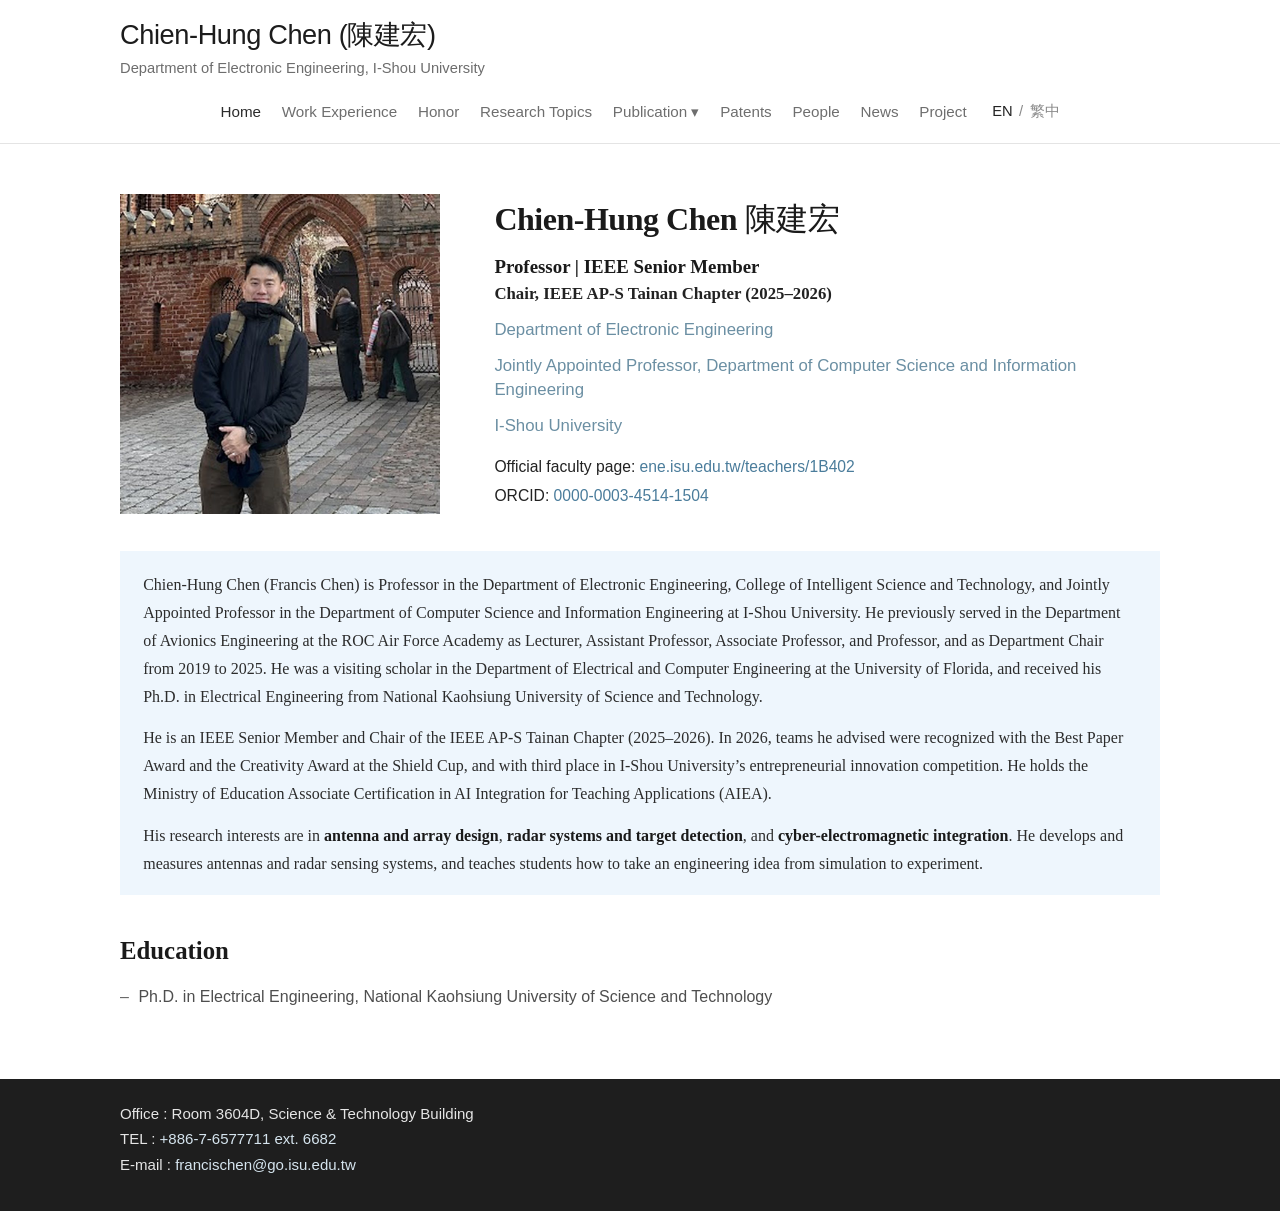
==== commit 32968918: "Restyle the homepage after Wang's NYCU profile and replace the portrait. Crop the new church photogr" ====
--- a/index.html
+++ b/index.html
@@ -5,13 +5,14 @@
     <meta name="viewport" content="width=device-width, initial-scale=1">
     <meta name="author" content="Chien-Hung Chen">
     <meta name="description" content="Professor, Department of Electronic Engineering, and Jointly Appointed Professor, Department of Computer Science and Information Engineering, at I-Shou University, Taiwan.">
-    <meta name="theme-color" content="#f3eee4">
-    <title>Chien-Hung Chen | Professor, Department of Electronic Engineering, and Jointly Appointed Professor, Department of Computer Science and Information Engineering, I-Shou University</title>
+    <meta name="theme-color" content="#ffffff">
+    <title>Chien-Hung Chen | I-Shou University</title>
     <link rel="canonical" href="https://francis007.github.io/academic-site/">
     <meta property="og:title" content="Chien-Hung Chen | I-Shou University">
     <meta property="og:description" content="Professor, Department of Electronic Engineering, and Jointly Appointed Professor, Department of Computer Science and Information Engineering, at I-Shou University, Taiwan. Antennas, radar sensing, and engineering education.">
     <meta property="og:type" content="profile">
     <meta property="og:url" content="https://francis007.github.io/academic-site/">
+    <meta property="og:image" content="https://francis007.github.io/academic-site/images/portrait.jpg">
     <meta property="og:locale" content="en_US">
     <meta property="og:locale:alternate" content="zh_TW">
     <meta name="twitter:card" content="summary">
@@ -20,10 +21,8 @@
     <script>
       (function () {
         try {
-          var stored = localStorage.getItem("francis-theme");
-          var theme = stored || (window.matchMedia("(prefers-color-scheme: dark)").matches ? "dark" : "light");
           var lang = localStorage.getItem("francis-lang") || "en";
-          document.documentElement.setAttribute("data-theme", theme);
+          if (lang !== "zh") lang = "en";
           document.documentElement.setAttribute("data-lang", lang);
           if (lang === "zh") document.documentElement.lang = "zh-Hant";
         } catch (err) {}
@@ -35,26 +34,23 @@
     >
     <link rel="preconnect" href="https://fonts.googleapis.com">
     <link rel="preconnect" href="https://fonts.gstatic.com" crossorigin>
-    <link
-      rel="stylesheet"
-      href="https://fonts.googleapis.com/css2?family=JetBrains+Mono:wght@400;500&amp;family=Noto+Sans+TC:wght@400;500;600&amp;family=Noto+Serif+TC:wght@400;500;600;700&amp;family=Plus+Jakarta+Sans:ital,wght@0,400..700;1,400..500&amp;family=Source+Serif+4:opsz,wght@8..60,400;8..60,500;8..60,600;8..60,700&amp;display=swap"
-    >
+    <link rel="stylesheet" href="https://fonts.googleapis.com/css2?family=Noto+Sans+TC:wght@400;500;700&amp;family=Noto+Serif+TC:wght@500;600;700&amp;family=Roboto:wght@400;500;700&amp;family=Source+Serif+4:opsz,wght@8..60,500;8..60,600;8..60,700&amp;display=swap">
     <link rel="stylesheet" href="styles.css">
-    <link rel="icon" href="data:image/svg+xml,%3Csvg xmlns='http://www.w3.org/2000/svg' viewBox='0 0 32 32'%3E%3Crect width='32' height='32' fill='%23102833'/%3E%3Cpath d='M21.5 9.5a7.2 7.2 0 1 0 0 13' fill='none' stroke='%23f2d7a2' stroke-width='2.2'/%3E%3C/svg%3E">
+    <link rel="icon" href="data:image/svg+xml,%3Csvg xmlns='http://www.w3.org/2000/svg' viewBox='0 0 32 32'%3E%3Crect width='32' height='32' fill='%23ffffff' stroke='%23e6e6e6'/%3E%3Ctext x='16' y='21' text-anchor='middle' font-family='Georgia' font-size='16' fill='%234a7c9b'%3EC%3C/text%3E%3C/svg%3E">
     <script type="application/ld+json">
       {
         "@context": "https://schema.org",
         "@type": "Person",
         "name": "Chien-Hung Chen",
-        "alternateName": "Francis Chen",
+        "alternateName": ["Francis Chen", "陳建宏"],
         "jobTitle": [
           "Professor, Department of Electronic Engineering",
           "Jointly Appointed Professor, Department of Computer Science and Information Engineering"
         ],
         "email": "francischen@go.isu.edu.tw",
+        "telephone": "+886-7-6577711",
         "url": "https://francis007.github.io/academic-site/",
         "image": "https://francis007.github.io/academic-site/images/portrait.jpg",
-        "telephone": "+886-7-6577711",
         "sameAs": [
           "https://orcid.org/0000-0003-4514-1504",
           "https://ene.isu.edu.tw/teachers/1B402"
@@ -75,971 +71,530 @@
     </script>
   </head>
   <body>
-    <a class="skip-link" href="#about"><span data-i18n="skip">Skip to content</span></a>
+    <a class="skip-link" href="#main">
+      <span class="only-en">Skip to content</span>
+      <span class="only-zh" lang="zh-Hant">跳至內容</span>
+    </a>
 
     <header class="site-header">
-      <div class="header-inner wrap">
-        <a class="brand" href="#about">
-          <span class="monogram" aria-hidden="true">C</span>
-          <span data-i18n="footer.name">Chien-Hung Chen</span>
-        </a>
-        <nav class="site-nav" aria-label="Primary">
-          <div class="header-tools">
-            <div class="lang-switch" role="group" aria-label="Language">
-              <button type="button" data-set-lang="en" aria-pressed="true">EN</button>
-              <button type="button" data-set-lang="zh" lang="zh-Hant" aria-pressed="false">繁中</button>
+      <div class="header-inner">
+        <div class="header-top">
+          <a class="brand" href="#home">
+            <span class="brand-title">
+              <span class="only-en">Chien-Hung Chen (陳建宏)</span>
+              <span class="only-zh" lang="zh-Hant">陳建宏教授實驗室</span>
+            </span>
+            <span class="brand-sub">
+              <span class="only-en">Department of Electronic Engineering, I-Shou University</span>
+              <span class="only-zh" lang="zh-Hant">義守大學電子工程學系</span>
+            </span>
+          </a>
+          <button class="nav-toggle" type="button" aria-expanded="false" aria-controls="site-nav">
+            <span class="only-en">Menu</span>
+            <span class="only-zh" lang="zh-Hant">選單</span>
+          </button>
+        </div>
+        <div class="nav-bar" id="site-nav">
+          <nav class="nav-links" aria-label="Primary">
+            <a href="#home" data-nav="home"><span class="only-en">Home</span><span class="only-zh" lang="zh-Hant">首頁</span></a>
+            <a href="#work-experience" data-nav="work-experience"><span class="only-en">Work Experience</span><span class="only-zh" lang="zh-Hant">經歷</span></a>
+            <a href="#honor" data-nav="honor"><span class="only-en">Honor</span><span class="only-zh" lang="zh-Hant">榮譽與證照</span></a>
+            <a href="#research-topics" data-nav="research-topics"><span class="only-en">Research Topics</span><span class="only-zh" lang="zh-Hant">研究領域</span></a>
+            <div class="menu" data-nav="publications">
+              <button class="menu-btn" type="button" aria-expanded="false" aria-controls="pub-menu">
+                <span class="only-en">Publication</span><span class="only-zh" lang="zh-Hant">著作</span><span aria-hidden="true"> ▾</span>
+              </button>
+              <div class="menu-panel" id="pub-menu">
+                <a href="#publications" data-nav="publications" data-panel="featured"><span class="only-en">Featured</span><span class="only-zh" lang="zh-Hant">精選</span></a>
+                <a href="#publications-journals" data-nav="publications" data-panel="journals"><span class="only-en">Journals</span><span class="only-zh" lang="zh-Hant">期刊</span></a>
+                <a href="#publications-conferences" data-nav="publications" data-panel="conferences"><span class="only-en">Conferences</span><span class="only-zh" lang="zh-Hant">研討會</span></a>
+              </div>
             </div>
-            <button class="theme-toggle" type="button" aria-pressed="false">
-              <span class="sr-only" data-i18n="theme.label">Switch to dark theme</span>
-              <svg class="icon-moon" viewBox="0 0 16 16" aria-hidden="true" fill="none" stroke="currentColor" stroke-width="1.4">
-                <path d="M10.2 2.2a5.2 5.2 0 1 0 3.6 8.8 4.4 4.4 0 0 1-3.6-8.8z"></path>
-              </svg>
-              <svg class="icon-sun" viewBox="0 0 16 16" aria-hidden="true" fill="none" stroke="currentColor" stroke-width="1.4">
-                <circle cx="8" cy="8" r="2.4"></circle>
-                <path d="M8 1.6v1.6M8 12.8v1.6M1.6 8h1.6M12.8 8h1.6M3.4 3.4l1.1 1.1M11.5 11.5l1.1 1.1M12.6 3.4l-1.1 1.1M4.5 11.5l-1.1 1.1"></path>
-              </svg>
-            </button>
+            <a href="#patents" data-nav="patents"><span class="only-en">Patents</span><span class="only-zh" lang="zh-Hant">專利</span></a>
+            <a href="#people" data-nav="people"><span class="only-en">People</span><span class="only-zh" lang="zh-Hant">指導學生</span></a>
+            <a href="#news" data-nav="news"><span class="only-en">News</span><span class="only-zh" lang="zh-Hant">最新動態</span></a>
+            <a href="#projects" data-nav="projects"><span class="only-en">Project</span><span class="only-zh" lang="zh-Hant">研究計畫</span></a>
+          </nav>
+          <div class="lang-switch" role="group" aria-label="Language">
+            <button type="button" data-set-lang="en" aria-pressed="true">EN</button>
+            <span aria-hidden="true">/</span>
+            <button type="button" data-set-lang="zh" lang="zh-Hant" aria-pressed="false">繁中</button>
           </div>
-          <button class="nav-toggle" type="button" aria-expanded="false" aria-controls="site-nav">
-            <span class="sr-only" data-i18n="nav.menu">Menu</span>
-            <span class="nav-toggle-bars" aria-hidden="true"></span>
-          </button>
-          <ul class="nav-links" id="site-nav">
-            <li><a class="is-active" href="#about" aria-current="true"><span data-i18n="nav.about">About</span></a></li>
-            <li><a href="#research"><span data-i18n="nav.research">Research</span></a></li>
-            <li><a href="#grants"><span data-i18n="nav.grants">Grants</span></a></li>
-            <li><a href="#publications"><span data-i18n="nav.publications">Publications</span></a></li>
-            <li><a href="#awards"><span data-i18n="nav.awards">Awards</span></a></li>
-            <li><a href="#activities"><span data-i18n="nav.activities">Activities</span></a></li>
-            <li><a href="#students"><span data-i18n="nav.students">Students</span></a></li>
-          </ul>
-        </nav>
+        </div>
       </div>
     </header>
 
-    <main>
-      <section class="hero" id="about" tabindex="-1" aria-labelledby="about-title">
-        <div class="wrap hero-grid">
-          <div class="hero-copy">
-            <p class="eyebrow"><span data-i18n="hero.eyebrow">I-SHOU UNIVERSITY · TAIWAN</span></p>
-            <h1 id="about-title" data-i18n-html="hero.name">Chien-Hung<br>Chen</h1>
-            <p class="alias" data-i18n="hero.alias" data-i18n-keep-lang="en">Francis Chen</p>
-            <p class="role">
-              <span class="role-line" data-i18n="hero.role">Professor, Department of Electronic Engineering</span>
-              <span class="role-line role-joint" data-i18n-html="hero.roleJoint">Jointly Appointed Professor,<br><span class="role-dept">Department of Computer Science and Information Engineering</span></span>
-              <span class="role-line role-uni">I-Shou University</span>
+    <main id="main">
+      <section class="view" id="home">
+        <div class="wrap">
+          <div class="hero">
+            <img
+              class="portrait"
+              src="images/portrait.jpg"
+              width="864"
+              height="864"
+              alt="Professor Chien-Hung Chen in front of a red-brick Gothic church"
+              data-alt-en="Professor Chien-Hung Chen in front of a red-brick Gothic church"
+              data-alt-zh="陳建宏教授立於紅磚哥德式教堂前"
+            >
+            <div class="hero-copy">
+              <h1>Chien-Hung Chen 陳建宏</h1>
+              <p class="role">
+                <span class="only-en">Professor | IEEE Senior Member</span>
+                <span class="only-zh" lang="zh-Hant">教授｜IEEE 資深會員</span>
+              </p>
+              <p class="role-chair">
+                <span class="only-en">Chair, IEEE AP-S Tainan Chapter (2025–2026)</span>
+                <span class="only-zh" lang="zh-Hant">IEEE AP-S 臺南分會主席（2025–2026）</span>
+              </p>
+              <p class="aff"><a href="https://ene.isu.edu.tw/teachers/1B402"><span class="only-en">Department of Electronic Engineering</span><span class="only-zh" lang="zh-Hant">電子工程學系</span></a></p>
+              <p class="aff"><a href="https://ene.isu.edu.tw/teachers/1B402"><span class="only-en">Jointly Appointed Professor, Department of Computer Science and Information Engineering</span><span class="only-zh" lang="zh-Hant">資訊工程學系合聘教授</span></a></p>
+              <p class="aff"><a href="https://ene.isu.edu.tw/teachers/1B402"><span class="only-en">I-Shou University</span><span class="only-zh" lang="zh-Hant">義守大學</span></a></p>
+              <div class="profiles">
+                <p>
+                  <span class="only-en">Official faculty page</span><span class="only-zh" lang="zh-Hant">義守大學教師頁</span>:
+                  <a href="https://ene.isu.edu.tw/teachers/1B402">ene.isu.edu.tw/teachers/1B402</a>
+                </p>
+                <p>ORCID: <a href="https://orcid.org/0000-0003-4514-1504" rel="me">0000-0003-4514-1504</a></p>
+              </div>
+            </div>
+          </div>
+
+          <div class="bio">
+            <p>
+              <span class="only-en">Chien-Hung Chen (Francis Chen) is Professor in the Department of Electronic Engineering, College of Intelligent Science and Technology, and Jointly Appointed Professor in the Department of Computer Science and Information Engineering at I-Shou University. He previously served in the Department of Avionics Engineering at the ROC Air Force Academy as Lecturer, Assistant Professor, Associate Professor, and Professor, and as Department Chair from 2019 to 2025. He was a visiting scholar in the Department of Electrical and Computer Engineering at the University of Florida, and received his Ph.D. in Electrical Engineering from National Kaohsiung University of Science and Technology.</span>
+              <span class="only-zh" lang="zh-Hant">陳建宏（Francis Chen）為義守大學智慧科技學院電子工程學系教授，並合聘於資訊工程學系。他曾任空軍軍官學校航空電子工程學系講師、助理教授、副教授、教授，並於 2019–2025 年擔任系主任；亦曾赴美國佛羅里達大學電機電腦系擔任訪問學者。他於國立高雄科技大學取得電機工程博士學位。</span>
             </p>
-            <ul class="credentials">
-              <li class="credential-ieee" data-i18n="chip.ieee">IEEE Senior Member</li>
-              <li class="credential-chair" data-i18n="chip.chair">Chair, IEEE AP-S Tainan Chapter (2025–2026)</li>
-            </ul>
-            <p class="bio" data-i18n="hero.bio">I develop and measure antennas and radar sensing systems, and teach students how to take an engineering idea from simulation to experiment.</p>
-            <div class="action-row">
-              <a class="button" href="mailto:francischen@go.isu.edu.tw"><span data-i18n="btn.email">Email</span></a>
-              <a class="button button-secondary" href="https://orcid.org/0000-0003-4514-1504" rel="me">ORCID</a>
-              <button class="button button-secondary js-print" type="button"><span data-i18n="btn.print">Print CV</span></button>
-            </div>
-            <p class="quiet-links">
-              <a href="#research"><span data-i18n="btn.research">Research</span> <span aria-hidden="true">→</span></a>
-              <a href="#publications"><span data-i18n="link.pubs">Selected publications</span> <span aria-hidden="true">→</span></a>
-              <a href="#awards"><span data-i18n="link.awards">Honors &amp; awards</span> <span aria-hidden="true">→</span></a>
+            <p>
+              <span class="only-en">He is an IEEE Senior Member and Chair of the IEEE AP-S Tainan Chapter (2025–2026). In 2026, teams he advised were recognized with the Best Paper Award and the Creativity Award at the Shield Cup, and with third place in I-Shou University’s entrepreneurial innovation competition. He holds the Ministry of Education Associate Certification in AI Integration for Teaching Applications (AIEA).</span>
+              <span class="only-zh" lang="zh-Hant">他是 IEEE 資深會員，並擔任 IEEE AP-S 臺南分會主席（2025–2026）。2026 年，他指導的隊伍於神盾盃獲得最佳論文獎與創意獎，並在義守大學創義盃創新創業競賽獲得第三名。他也持有教育部「AI 融入教學應用能力認證」基礎認證（AIEA Associate）。</span>
+            </p>
+            <p>
+              <span class="only-en">His research interests are in <strong>antenna and array design</strong>, <strong>radar systems and target detection</strong>, and <strong>cyber-electromagnetic integration</strong>. He develops and measures antennas and radar sensing systems, and teaches students how to take an engineering idea from simulation to experiment.</span>
+              <span class="only-zh" lang="zh-Hant">他的研究興趣為<strong>天線與陣列設計</strong>、<strong>雷達系統與目標偵測</strong>，以及<strong>資安與電磁防護整合</strong>。他設計並量測天線與雷達感測系統，也教學生把一個工程構想從模擬做到實驗。</span>
             </p>
           </div>
-          <div class="hero-visual">
-            <figure class="portrait-frame">
-              <img
-                src="images/portrait.jpg"
-                width="796"
-                height="828"
-                alt="Official faculty portrait of Professor Chien-Hung Chen, I-Shou University"
-                data-alt-en="Official faculty portrait of Professor Chien-Hung Chen, I-Shou University"
-                data-alt-zh="義守大學陳建宏教授官方教職肖像"
-              >
-              <figcaption>
-                <span data-i18n="portrait.label">Portrait</span>
-                <span data-i18n="portrait.caption">Official faculty portrait</span>
-              </figcaption>
-            </figure>
-            <figure class="plate">
-            <svg viewBox="0 0 660 620" fill="none" aria-hidden="true" focusable="false">
-    <defs>
-      <radialGradient id="plate-bg" cx="46%" cy="40%" r="78%">
-        <stop offset="0%" stop-color="#1b4250"/>
-        <stop offset="58%" stop-color="#122c38"/>
-        <stop offset="100%" stop-color="#0c2030"/>
-      </radialGradient>
-      <pattern id="plate-grid" width="32" height="32" patternUnits="userSpaceOnUse">
-        <path d="M32 0H0V32" stroke="#9ec4ba" stroke-opacity="0.14"/>
-      </pattern>
-      <radialGradient id="plate-fade" cx="50%" cy="48%" r="62%">
-        <stop offset="58%" stop-color="#fff"/>
-        <stop offset="100%" stop-color="#000"/>
-      </radialGradient>
-      <mask id="plate-vignette">
-        <rect width="660" height="620" fill="url(#plate-fade)"/>
-      </mask>
-      <clipPath id="plate-disk">
-        <circle cx="330" cy="312" r="176.4"/>
-      </clipPath>
-      <linearGradient id="lobe-stroke" x1="250" y1="460" x2="500" y2="120" gradientUnits="userSpaceOnUse">
-        <stop offset="0%" stop-color="#7eb5a6"/>
-        <stop offset="42%" stop-color="#d7b56a"/>
-        <stop offset="100%" stop-color="#f4e1b4"/>
-      </linearGradient>
-      <linearGradient id="lobe-fill" x1="330" y1="312" x2="470" y2="150" gradientUnits="userSpaceOnUse">
-        <stop offset="0%" stop-color="#e8d09a" stop-opacity="0.02"/>
-        <stop offset="62%" stop-color="#e4c98a" stop-opacity="0.42"/>
-        <stop offset="100%" stop-color="#f6e6c0" stop-opacity="0.12"/>
-      </linearGradient>
-    </defs>
-    <rect width="660" height="620" fill="url(#plate-bg)"/>
-    <rect width="660" height="620" fill="url(#plate-grid)" mask="url(#plate-vignette)"/>
-    <g stroke="#8fb6ad" stroke-width="0.85" opacity="0.38" clip-path="url(#plate-disk)">
-      <circle cx="388.67" cy="312.00" r="117.33"/><circle cx="418.00" cy="312.00" r="88.00"/><circle cx="447.33" cy="312.00" r="58.67"/><circle cx="506.00" cy="-40.00" r="352.00"/><circle cx="506.00" cy="136.00" r="176.00"/><circle cx="506.00" cy="224.00" r="88.00"/><circle cx="506.00" cy="664.00" r="352.00"/><circle cx="506.00" cy="488.00" r="176.00"/><circle cx="506.00" cy="400.00" r="88.00"/>
-      <line x1="154" y1="312" x2="506" y2="312"/>
-    </g>
-    <g stroke="#d7eee6" stroke-width="0.8" opacity="0.5">
-      <circle cx="330" cy="312" r="58.67" stroke-dasharray="1.4 3.6"/><circle cx="330" cy="312" r="117.33" stroke-dasharray="1.4 3.6"/><circle cx="330" cy="312" r="176.00"/>
-      <line x1="330" y1="312" x2="506.00" y2="312.00"/><line x1="330" y1="312" x2="482.42" y2="224.00" stroke-dasharray="1.4 4.5"/><line x1="330" y1="312" x2="418.00" y2="159.58" stroke-dasharray="1.4 4.5"/><line x1="330" y1="312" x2="330.00" y2="136.00"/><line x1="330" y1="312" x2="242.00" y2="159.58" stroke-dasharray="1.4 4.5"/><line x1="330" y1="312" x2="177.58" y2="224.00" stroke-dasharray="1.4 4.5"/><line x1="330" y1="312" x2="154.00" y2="312.00"/><line x1="330" y1="312" x2="177.58" y2="400.00" stroke-dasharray="1.4 4.5"/><line x1="330" y1="312" x2="242.00" y2="464.42" stroke-dasharray="1.4 4.5"/><line x1="330" y1="312" x2="330.00" y2="488.00"/><line x1="330" y1="312" x2="418.00" y2="464.42" stroke-dasharray="1.4 4.5"/><line x1="330" y1="312" x2="482.42" y2="400.00" stroke-dasharray="1.4 4.5"/>
-    </g>
-    <g stroke="#e7f6f1" stroke-linecap="square" opacity="0.8">
-      <line x1="506.00" y1="312.00" x2="516.00" y2="312.00" stroke-width="1.3"/><line x1="503.33" y1="281.44" x2="508.25" y2="280.57" stroke-width="0.6"/><line x1="495.39" y1="251.80" x2="500.08" y2="250.09" stroke-width="0.6"/><line x1="482.42" y1="224.00" x2="491.08" y2="219.00" stroke-width="0.95"/><line x1="464.82" y1="198.87" x2="468.65" y2="195.66" stroke-width="0.6"/><line x1="443.13" y1="177.18" x2="446.34" y2="173.35" stroke-width="0.6"/><line x1="418.00" y1="159.58" x2="423.00" y2="150.92" stroke-width="0.95"/><line x1="390.20" y1="146.61" x2="391.91" y2="141.92" stroke-width="0.6"/><line x1="360.56" y1="138.67" x2="361.43" y2="133.75" stroke-width="0.6"/><line x1="330.00" y1="136.00" x2="330.00" y2="126.00" stroke-width="1.3"/><line x1="299.44" y1="138.67" x2="298.57" y2="133.75" stroke-width="0.6"/><line x1="269.80" y1="146.61" x2="268.09" y2="141.92" stroke-width="0.6"/><line x1="242.00" y1="159.58" x2="237.00" y2="150.92" stroke-width="0.95"/><line x1="216.87" y1="177.18" x2="213.66" y2="173.35" stroke-width="0.6"/><line x1="195.18" y1="198.87" x2="191.35" y2="195.66" stroke-width="0.6"/><line x1="177.58" y1="224.00" x2="168.92" y2="219.00" stroke-width="0.95"/><line x1="164.61" y1="251.80" x2="159.92" y2="250.09" stroke-width="0.6"/><line x1="156.67" y1="281.44" x2="151.75" y2="280.57" stroke-width="0.6"/><line x1="154.00" y1="312.00" x2="144.00" y2="312.00" stroke-width="1.3"/><line x1="156.67" y1="342.56" x2="151.75" y2="343.43" stroke-width="0.6"/><line x1="164.61" y1="372.20" x2="159.92" y2="373.91" stroke-width="0.6"/><line x1="177.58" y1="400.00" x2="168.92" y2="405.00" stroke-width="0.95"/><line x1="195.18" y1="425.13" x2="191.35" y2="428.34" stroke-width="0.6"/><line x1="216.87" y1="446.82" x2="213.66" y2="450.65" stroke-width="0.6"/><line x1="242.00" y1="464.42" x2="237.00" y2="473.08" stroke-width="0.95"/><line x1="269.80" y1="477.39" x2="268.09" y2="482.08" stroke-width="0.6"/><line x1="299.44" y1="485.33" x2="298.57" y2="490.25" stroke-width="0.6"/><line x1="330.00" y1="488.00" x2="330.00" y2="498.00" stroke-width="1.3"/><line x1="360.56" y1="485.33" x2="361.43" y2="490.25" stroke-width="0.6"/><line x1="390.20" y1="477.39" x2="391.91" y2="482.08" stroke-width="0.6"/><line x1="418.00" y1="464.42" x2="423.00" y2="473.08" stroke-width="0.95"/><line x1="443.13" y1="446.82" x2="446.34" y2="450.65" stroke-width="0.6"/><line x1="464.82" y1="425.13" x2="468.65" y2="428.34" stroke-width="0.6"/><line x1="482.42" y1="400.00" x2="491.08" y2="405.00" stroke-width="0.95"/><line x1="495.39" y1="372.20" x2="500.08" y2="373.91" stroke-width="0.6"/><line x1="503.33" y1="342.56" x2="508.25" y2="343.43" stroke-width="0.6"/>
-    </g>
-    <path d="M 333.70 312.00 L 334.16 311.95 L 334.66 311.89 L 335.19 311.81 L 335.77 311.72 L 336.38 311.61 L 337.04 311.49 L 337.73 311.34 L 338.47 311.18 L 339.26 310.99 L 340.08 310.78 L 340.95 310.54 L 341.87 310.27 L 342.83 309.97 L 343.83 309.64 L 344.88 309.27 L 345.98 308.87 L 347.11 308.43 L 348.29 307.96 L 349.52 307.44 L 350.78 306.88 L 352.09 306.27 L 353.44 305.62 L 354.82 304.92 L 356.24 304.17 L 357.70 303.37 L 359.20 302.51 L 360.72 301.60 L 362.28 300.64 L 363.87 299.62 L 365.49 298.54 L 367.13 297.40 L 368.79 296.21 L 370.47 294.95 L 372.17 293.63 L 373.89 292.25 L 375.61 290.80 L 377.35 289.30 L 379.10 287.73 L 380.85 286.09 L 382.59 284.40 L 384.34 282.64 L 386.08 280.81 L 387.82 278.93 L 389.54 276.98 L 391.25 274.98 L 392.93 272.91 L 394.60 270.78 L 396.24 268.60 L 397.86 266.36 L 399.44 264.07 L 400.99 261.72 L 402.50 259.33 L 403.97 256.88 L 405.40 254.39 L 406.77 251.85 L 408.10 249.27 L 409.38 246.66 L 410.60 244.00 L 411.76 241.32 L 412.85 238.60 L 413.89 235.85 L 414.86 233.08 L 415.75 230.29 L 416.58 227.49 L 417.34 224.66 L 418.01 221.83 L 418.61 219.00 L 419.14 216.16 L 419.58 213.32 L 419.94 210.48 L 420.21 207.66 L 420.40 204.85 L 420.51 202.05 L 420.53 199.28 L 420.46 196.54 L 420.31 193.82 L 420.06 191.14 L 419.73 188.49 L 419.32 185.89 L 418.81 183.33 L 418.22 180.82 L 417.55 178.37 L 416.79 175.98 L 415.94 173.64 L 415.01 171.38 L 414.00 169.18 L 412.91 167.05 L 411.74 165.00 L 410.49 163.04 L 409.17 161.15 L 407.78 159.35 L 406.32 157.64 L 404.78 156.02 L 403.19 154.50 L 401.53 153.07 L 399.81 151.75 L 398.03 150.53 L 396.20 149.41 L 394.32 148.39 L 392.39 147.49 L 390.42 146.70 L 388.40 146.01 L 386.35 145.44 L 384.27 144.98 L 382.15 144.64 L 380.01 144.41 L 377.85 144.29 L 375.66 144.29 L 373.46 144.40 L 371.25 144.63 L 369.03 144.98 L 366.81 145.43 L 364.59 146.00 L 362.36 146.69 L 360.15 147.48 L 357.95 148.38 L 355.75 149.39 L 353.58 150.51 L 351.43 151.73 L 349.30 153.05 L 347.20 154.47 L 345.13 155.99 L 343.09 157.61 L 341.09 159.31 L 339.13 161.11 L 337.21 162.99 L 335.33 164.95 L 333.50 167.00 L 331.73 169.12 L 330.00 171.31 L 328.33 173.57 L 326.71 175.90 L 325.15 178.29 L 323.65 180.73 L 322.21 183.23 L 320.83 185.78 L 319.52 188.38 L 318.27 191.01 L 317.08 193.69 L 315.96 196.40 L 314.91 199.13 L 313.92 201.90 L 313.00 204.68 L 312.15 207.48 L 311.36 210.29 L 310.64 213.12 L 309.99 215.95 L 309.40 218.78 L 308.87 221.60 L 308.41 224.42 L 308.02 227.23 L 307.68 230.03 L 307.41 232.81 L 307.19 235.56 L 307.03 238.30 L 306.93 241.00 L 306.89 243.68 L 306.89 246.32 L 306.95 248.93 L 307.05 251.50 L 307.21 254.02 L 307.40 256.50 L 307.64 258.94 L 307.92 261.32 L 308.24 263.66 L 308.60 265.94 L 308.99 268.17 L 309.41 270.35 L 309.85 272.46 L 310.33 274.52 L 310.83 276.52 L 311.35 278.46 L 311.89 280.34 L 312.45 282.15 L 313.02 283.91 L 313.60 285.60 L 314.19 287.23 L 314.80 288.79 L 315.40 290.30 L 316.01 291.74 L 316.63 293.12 L 317.24 294.43 L 317.85 295.69 L 318.45 296.89 L 319.05 298.02 L 319.64 299.10 L 320.22 300.13 L 320.80 301.09 L 321.36 302.00 L 321.90 302.86 L 322.43 303.67 L 322.95 304.42 L 323.45 305.13 L 323.93 305.78 L 324.40 306.40 L 324.84 306.97 L 325.27 307.49 L 325.67 307.98 L 326.06 308.42 L 326.43 308.83 L 326.77 309.21 L 327.10 309.55 L 327.40 309.86 L 327.69 310.14 L 327.95 310.39 L 328.19 310.62 L 328.42 310.82 L 328.62 311.00 L 328.81 311.16 L 328.98 311.30 L 329.13 311.42 L 329.27 311.52 L 329.39 311.61 L 329.50 311.69 L 329.59 311.75 L 329.67 311.81 L 329.74 311.85 L 329.80 311.89 L 329.85 311.92 L 329.89 311.94 L 329.92 311.96 L 329.94 311.97 L 329.96 311.98 L 329.98 311.99 L 329.99 311.99 L 329.99 312.00 L 330.00 312.00 L 330.00 312.00 L 330.00 312.00 L 330.00 312.00 L 330.00 312.00 L 330.00 312.00 L 330.00 312.00 L 330.00 312.00 L 330.00 312.00 L 330.00 312.00 L 330.00 312.00 L 330.00 312.00 L 330.00 312.00 L 330.00 312.00 L 330.00 312.00 L 330.00 312.00 L 330.00 312.00 L 330.00 312.00 L 330.00 312.00 L 330.00 312.00 L 330.00 312.00 L 330.00 312.00 L 330.00 312.00 L 330.00 312.00 L 330.00 312.00 L 330.00 312.00 L 330.00 312.00 L 330.00 312.00 L 330.00 312.00 L 330.00 312.00 L 330.00 312.00 L 330.00 312.00 L 330.00 312.00 L 330.00 312.00 L 330.00 312.00 L 330.00 312.00 L 330.00 312.00 L 330.00 312.00 L 330.00 312.00 L 330.00 312.00 L 330.00 312.00 L 330.00 312.00 L 330.00 312.00 L 330.00 312.00 L 330.00 312.00 L 330.00 312.00 L 330.00 312.00 L 330.00 312.00 L 330.00 312.00 L 330.00 312.00 L 330.00 312.00 L 330.00 312.00 L 330.00 312.00 L 330.00 312.00 L 330.00 312.00 L 330.00 312.00 L 330.00 312.00 L 330.00 312.00 L 330.00 312.00 L 330.00 312.00 L 330.00 312.00 L 330.00 312.00 L 330.00 312.00 L 330.00 312.00 L 330.00 312.00 L 330.00 312.00 L 330.00 312.00 L 330.00 312.00 L 330.00 312.00 L 330.00 312.00 L 330.00 312.00 L 330.00 312.00 L 330.00 312.00 L 330.00 312.00 L 330.00 312.00 L 330.00 312.00 L 330.00 312.00 L 330.00 312.00 L 330.00 312.00 L 330.00 312.00 L 306.27 327.14 L 306.51 327.39 L 306.78 327.62 L 307.09 327.81 L 307.45 327.97 L 307.84 328.10 L 308.26 328.20 L 308.72 328.26 L 309.20 328.29 L 309.72 328.29 L 310.26 328.25 L 310.83 328.17 L 311.42 328.06 L 312.03 327.92 L 312.66 327.74 L 313.31 327.53 L 313.96 327.28 L 314.63 327.00 L 315.31 326.69 L 315.99 326.36 L 316.67 325.99 L 317.36 325.60 L 318.04 325.18 L 318.72 324.73 L 319.39 324.27 L 320.06 323.79 L 320.71 323.29 L 321.35 322.77 L 321.98 322.24 L 322.59 321.70 L 323.18 321.15 L 323.76 320.59 L 324.31 320.04 L 324.84 319.48 L 325.34 318.92 L 325.83 318.37 L 326.28 317.83 L 326.71 317.29 L 327.12 316.77 L 327.49 316.26 L 327.84 315.77 L 328.16 315.31 L 328.46 314.86 L 328.72 314.44 L 328.96 314.04 L 329.17 313.68 L 329.36 313.34 L 329.52 313.04 L 329.65 312.78 L 329.76 312.55 L 329.85 312.36 L 329.92 312.21 L 329.96 312.10 L 329.99 312.03 L 330.00 312.00 L 329.99 312.02 L 329.97 312.08 L 329.94 312.18 L 329.90 312.33 L 329.84 312.52 L 329.78 312.76 L 329.72 313.04 L 329.65 313.37 L 329.57 313.73 L 329.50 314.14 L 329.43 314.58 L 329.36 315.07 L 329.30 315.59 L 329.24 316.15 L 329.19 316.74 L 329.15 317.37 L 329.12 318.02 L 329.10 318.70 L 329.10 319.40 L 329.11 320.13 L 329.14 320.88 L 329.18 321.64 L 329.24 322.42 L 329.32 323.21 L 329.42 324.01 L 329.54 324.82 L 329.67 325.63 L 329.83 326.44 L 330.00 327.24 L 330.19 328.04 L 330.41 328.83 L 330.64 329.61 L 330.89 330.38 L 331.16 331.12 L 331.44 331.85 L 331.74 332.55 L 332.06 333.23 L 332.39 333.87 L 332.73 334.49 L 333.09 335.08 L 333.45 335.63 L 333.82 336.14 L 334.20 336.61 L 334.59 337.04 L 334.98 337.43 L 335.37 337.78 L 335.76 338.08 L 336.15 338.34 L 336.54 338.54 L 336.93 338.70 L 337.30 338.82 L 337.67 338.88 L 338.03 338.90 L 338.37 338.86 L 338.70 338.78 L 330.00 312.00 L 330.00 312.00 L 330.00 312.00 L 330.00 312.00 L 330.00 312.00 L 330.00 312.00 L 330.00 312.00 L 330.00 312.00 L 330.00 312.00 L 330.00 312.00 L 330.00 312.00 L 330.00 312.00 L 330.00 312.00 L 330.00 312.00 L 330.00 312.00 L 330.00 312.00 L 330.00 312.00 L 330.00 312.00 L 330.00 312.00 L 330.00 312.00 L 330.00 312.00 L 330.00 312.00 L 330.00 312.00 L 330.00 312.00 L 330.00 312.00 L 330.00 312.00 L 330.00 312.00 L 330.00 312.00 L 330.00 312.00 L 330.00 312.00 L 330.00 312.00 L 330.00 312.00 L 330.00 312.00 L 330.00 312.00 L 330.00 312.00 L 330.00 312.00 L 330.00 312.00 L 330.00 312.00 L 330.00 312.00 L 330.00 312.00 L 330.00 312.00 L 330.00 312.00 L 330.00 312.00 L 330.00 312.00 L 330.00 312.00 L 330.00 312.00 L 330.00 312.00 L 330.00 312.00 L 330.00 312.00 L 330.00 312.00 L 330.00 312.00 L 330.00 312.00 L 330.00 312.00 L 330.00 312.00 L 330.00 312.00 L 330.00 312.00 L 330.00 312.00 L 330.00 312.00 L 330.00 312.00 L 330.00 312.00 L 330.00 312.00 L 330.00 312.00 L 330.00 312.00 L 330.00 312.00 L 330.00 312.00 L 330.00 312.00 L 330.00 312.00 L 330.00 312.00 L 330.00 312.00 L 330.00 312.00 L 330.00 312.00 L 330.00 312.00 L 330.00 312.00 L 330.00 312.00 L 330.00 312.00 L 330.00 312.00 L 330.00 312.00 L 330.00 312.00 L 330.00 312.00 L 330.01 312.00 L 330.01 312.00 L 330.02 312.01 L 330.04 312.01 L 330.06 312.01 L 330.08 312.02 L 330.11 312.03 L 330.16 312.03 L 330.21 312.04 L 330.28 312.05 L 330.35 312.06 L 330.45 312.07 L 330.56 312.08 L 330.68 312.09 L 330.83 312.10 L 331.00 312.11 L 331.19 312.12 L 331.40 312.12 L 331.64 312.12 L 331.91 312.12 L 332.20 312.11 L 332.53 312.09 L 332.88 312.07 L 333.27 312.04 Z" fill="url(#lobe-fill)"/>
-    <path d="M 333.70 312.00 L 334.16 311.95 L 334.66 311.89 L 335.19 311.81 L 335.77 311.72 L 336.38 311.61 L 337.04 311.49 L 337.73 311.34 L 338.47 311.18 L 339.26 310.99 L 340.08 310.78 L 340.95 310.54 L 341.87 310.27 L 342.83 309.97 L 343.83 309.64 L 344.88 309.27 L 345.98 308.87 L 347.11 308.43 L 348.29 307.96 L 349.52 307.44 L 350.78 306.88 L 352.09 306.27 L 353.44 305.62 L 354.82 304.92 L 356.24 304.17 L 357.70 303.37 L 359.20 302.51 L 360.72 301.60 L 362.28 300.64 L 363.87 299.62 L 365.49 298.54 L 367.13 297.40 L 368.79 296.21 L 370.47 294.95 L 372.17 293.63 L 373.89 292.25 L 375.61 290.80 L 377.35 289.30 L 379.10 287.73 L 380.85 286.09 L 382.59 284.40 L 384.34 282.64 L 386.08 280.81 L 387.82 278.93 L 389.54 276.98 L 391.25 274.98 L 392.93 272.91 L 394.60 270.78 L 396.24 268.60 L 397.86 266.36 L 399.44 264.07 L 400.99 261.72 L 402.50 259.33 L 403.97 256.88 L 405.40 254.39 L 406.77 251.85 L 408.10 249.27 L 409.38 246.66 L 410.60 244.00 L 411.76 241.32 L 412.85 238.60 L 413.89 235.85 L 414.86 233.08 L 415.75 230.29 L 416.58 227.49 L 417.34 224.66 L 418.01 221.83 L 418.61 219.00 L 419.14 216.16 L 419.58 213.32 L 419.94 210.48 L 420.21 207.66 L 420.40 204.85 L 420.51 202.05 L 420.53 199.28 L 420.46 196.54 L 420.31 193.82 L 420.06 191.14 L 419.73 188.49 L 419.32 185.89 L 418.81 183.33 L 418.22 180.82 L 417.55 178.37 L 416.79 175.98 L 415.94 173.64 L 415.01 171.38 L 414.00 169.18 L 412.91 167.05 L 411.74 165.00 L 410.49 163.04 L 409.17 161.15 L 407.78 159.35 L 406.32 157.64 L 404.78 156.02 L 403.19 154.50 L 401.53 153.07 L 399.81 151.75 L 398.03 150.53 L 396.20 149.41 L 394.32 148.39 L 392.39 147.49 L 390.42 146.70 L 388.40 146.01 L 386.35 145.44 L 384.27 144.98 L 382.15 144.64 L 380.01 144.41 L 377.85 144.29 L 375.66 144.29 L 373.46 144.40 L 371.25 144.63 L 369.03 144.98 L 366.81 145.43 L 364.59 146.00 L 362.36 146.69 L 360.15 147.48 L 357.95 148.38 L 355.75 149.39 L 353.58 150.51 L 351.43 151.73 L 349.30 153.05 L 347.20 154.47 L 345.13 155.99 L 343.09 157.61 L 341.09 159.31 L 339.13 161.11 L 337.21 162.99 L 335.33 164.95 L 333.50 167.00 L 331.73 169.12 L 330.00 171.31 L 328.33 173.57 L 326.71 175.90 L 325.15 178.29 L 323.65 180.73 L 322.21 183.23 L 320.83 185.78 L 319.52 188.38 L 318.27 191.01 L 317.08 193.69 L 315.96 196.40 L 314.91 199.13 L 313.92 201.90 L 313.00 204.68 L 312.15 207.48 L 311.36 210.29 L 310.64 213.12 L 309.99 215.95 L 309.40 218.78 L 308.87 221.60 L 308.41 224.42 L 308.02 227.23 L 307.68 230.03 L 307.41 232.81 L 307.19 235.56 L 307.03 238.30 L 306.93 241.00 L 306.89 243.68 L 306.89 246.32 L 306.95 248.93 L 307.05 251.50 L 307.21 254.02 L 307.40 256.50 L 307.64 258.94 L 307.92 261.32 L 308.24 263.66 L 308.60 265.94 L 308.99 268.17 L 309.41 270.35 L 309.85 272.46 L 310.33 274.52 L 310.83 276.52 L 311.35 278.46 L 311.89 280.34 L 312.45 282.15 L 313.02 283.91 L 313.60 285.60 L 314.19 287.23 L 314.80 288.79 L 315.40 290.30 L 316.01 291.74 L 316.63 293.12 L 317.24 294.43 L 317.85 295.69 L 318.45 296.89 L 319.05 298.02 L 319.64 299.10 L 320.22 300.13 L 320.80 301.09 L 321.36 302.00 L 321.90 302.86 L 322.43 303.67 L 322.95 304.42 L 323.45 305.13 L 323.93 305.78 L 324.40 306.40 L 324.84 306.97 L 325.27 307.49 L 325.67 307.98 L 326.06 308.42 L 326.43 308.83 L 326.77 309.21 L 327.10 309.55 L 327.40 309.86 L 327.69 310.14 L 327.95 310.39 L 328.19 310.62 L 328.42 310.82 L 328.62 311.00 L 328.81 311.16 L 328.98 311.30 L 329.13 311.42 L 329.27 311.52 L 329.39 311.61 L 329.50 311.69 L 329.59 311.75 L 329.67 311.81 L 329.74 311.85 L 329.80 311.89 L 329.85 311.92 L 329.89 311.94 L 329.92 311.96 L 329.94 311.97 L 329.96 311.98 L 329.98 311.99 L 329.99 311.99 L 329.99 312.00 L 330.00 312.00 L 330.00 312.00 L 330.00 312.00 L 330.00 312.00 L 330.00 312.00 L 330.00 312.00 L 330.00 312.00 L 330.00 312.00 L 330.00 312.00 L 330.00 312.00 L 330.00 312.00 L 330.00 312.00 L 330.00 312.00 L 330.00 312.00 L 330.00 312.00 L 330.00 312.00 L 330.00 312.00 L 330.00 312.00 L 330.00 312.00 L 330.00 312.00 L 330.00 312.00 L 330.00 312.00 L 330.00 312.00 L 330.00 312.00 L 330.00 312.00 L 330.00 312.00 L 330.00 312.00 L 330.00 312.00 L 330.00 312.00 L 330.00 312.00 L 330.00 312.00 L 330.00 312.00 L 330.00 312.00 L 330.00 312.00 L 330.00 312.00 L 330.00 312.00 L 330.00 312.00 L 330.00 312.00 L 330.00 312.00 L 330.00 312.00 L 330.00 312.00 L 330.00 312.00 L 330.00 312.00 L 330.00 312.00 L 330.00 312.00 L 330.00 312.00 L 330.00 312.00 L 330.00 312.00 L 330.00 312.00 L 330.00 312.00 L 330.00 312.00 L 330.00 312.00 L 330.00 312.00 L 330.00 312.00 L 330.00 312.00 L 330.00 312.00 L 330.00 312.00 L 330.00 312.00 L 330.00 312.00 L 330.00 312.00 L 330.00 312.00 L 330.00 312.00 L 330.00 312.00 L 330.00 312.00 L 330.00 312.00 L 330.00 312.00 L 330.00 312.00 L 330.00 312.00 L 330.00 312.00 L 330.00 312.00 L 330.00 312.00 L 330.00 312.00 L 330.00 312.00 L 330.00 312.00 L 330.00 312.00 L 330.00 312.00 L 330.00 312.00 L 330.00 312.00 L 330.00 312.00 L 330.00 312.00 L 306.27 327.14 L 306.51 327.39 L 306.78 327.62 L 307.09 327.81 L 307.45 327.97 L 307.84 328.10 L 308.26 328.20 L 308.72 328.26 L 309.20 328.29 L 309.72 328.29 L 310.26 328.25 L 310.83 328.17 L 311.42 328.06 L 312.03 327.92 L 312.66 327.74 L 313.31 327.53 L 313.96 327.28 L 314.63 327.00 L 315.31 326.69 L 315.99 326.36 L 316.67 325.99 L 317.36 325.60 L 318.04 325.18 L 318.72 324.73 L 319.39 324.27 L 320.06 323.79 L 320.71 323.29 L 321.35 322.77 L 321.98 322.24 L 322.59 321.70 L 323.18 321.15 L 323.76 320.59 L 324.31 320.04 L 324.84 319.48 L 325.34 318.92 L 325.83 318.37 L 326.28 317.83 L 326.71 317.29 L 327.12 316.77 L 327.49 316.26 L 327.84 315.77 L 328.16 315.31 L 328.46 314.86 L 328.72 314.44 L 328.96 314.04 L 329.17 313.68 L 329.36 313.34 L 329.52 313.04 L 329.65 312.78 L 329.76 312.55 L 329.85 312.36 L 329.92 312.21 L 329.96 312.10 L 329.99 312.03 L 330.00 312.00 L 329.99 312.02 L 329.97 312.08 L 329.94 312.18 L 329.90 312.33 L 329.84 312.52 L 329.78 312.76 L 329.72 313.04 L 329.65 313.37 L 329.57 313.73 L 329.50 314.14 L 329.43 314.58 L 329.36 315.07 L 329.30 315.59 L 329.24 316.15 L 329.19 316.74 L 329.15 317.37 L 329.12 318.02 L 329.10 318.70 L 329.10 319.40 L 329.11 320.13 L 329.14 320.88 L 329.18 321.64 L 329.24 322.42 L 329.32 323.21 L 329.42 324.01 L 329.54 324.82 L 329.67 325.63 L 329.83 326.44 L 330.00 327.24 L 330.19 328.04 L 330.41 328.83 L 330.64 329.61 L 330.89 330.38 L 331.16 331.12 L 331.44 331.85 L 331.74 332.55 L 332.06 333.23 L 332.39 333.87 L 332.73 334.49 L 333.09 335.08 L 333.45 335.63 L 333.82 336.14 L 334.20 336.61 L 334.59 337.04 L 334.98 337.43 L 335.37 337.78 L 335.76 338.08 L 336.15 338.34 L 336.54 338.54 L 336.93 338.70 L 337.30 338.82 L 337.67 338.88 L 338.03 338.90 L 338.37 338.86 L 338.70 338.78 L 330.00 312.00 L 330.00 312.00 L 330.00 312.00 L 330.00 312.00 L 330.00 312.00 L 330.00 312.00 L 330.00 312.00 L 330.00 312.00 L 330.00 312.00 L 330.00 312.00 L 330.00 312.00 L 330.00 312.00 L 330.00 312.00 L 330.00 312.00 L 330.00 312.00 L 330.00 312.00 L 330.00 312.00 L 330.00 312.00 L 330.00 312.00 L 330.00 312.00 L 330.00 312.00 L 330.00 312.00 L 330.00 312.00 L 330.00 312.00 L 330.00 312.00 L 330.00 312.00 L 330.00 312.00 L 330.00 312.00 L 330.00 312.00 L 330.00 312.00 L 330.00 312.00 L 330.00 312.00 L 330.00 312.00 L 330.00 312.00 L 330.00 312.00 L 330.00 312.00 L 330.00 312.00 L 330.00 312.00 L 330.00 312.00 L 330.00 312.00 L 330.00 312.00 L 330.00 312.00 L 330.00 312.00 L 330.00 312.00 L 330.00 312.00 L 330.00 312.00 L 330.00 312.00 L 330.00 312.00 L 330.00 312.00 L 330.00 312.00 L 330.00 312.00 L 330.00 312.00 L 330.00 312.00 L 330.00 312.00 L 330.00 312.00 L 330.00 312.00 L 330.00 312.00 L 330.00 312.00 L 330.00 312.00 L 330.00 312.00 L 330.00 312.00 L 330.00 312.00 L 330.00 312.00 L 330.00 312.00 L 330.00 312.00 L 330.00 312.00 L 330.00 312.00 L 330.00 312.00 L 330.00 312.00 L 330.00 312.00 L 330.00 312.00 L 330.00 312.00 L 330.00 312.00 L 330.00 312.00 L 330.00 312.00 L 330.00 312.00 L 330.00 312.00 L 330.00 312.00 L 330.00 312.00 L 330.01 312.00 L 330.01 312.00 L 330.02 312.01 L 330.04 312.01 L 330.06 312.01 L 330.08 312.02 L 330.11 312.03 L 330.16 312.03 L 330.21 312.04 L 330.28 312.05 L 330.35 312.06 L 330.45 312.07 L 330.56 312.08 L 330.68 312.09 L 330.83 312.10 L 331.00 312.11 L 331.19 312.12 L 331.40 312.12 L 331.64 312.12 L 331.91 312.12 L 332.20 312.11 L 332.53 312.09 L 332.88 312.07 L 333.27 312.04 Z" stroke="url(#lobe-stroke)" stroke-width="1.7" stroke-linejoin="round"/>
-    <path d="M 332.44 312.00 L 332.75 311.97 L 333.07 311.93 L 333.43 311.88 L 333.81 311.82 L 334.21 311.75 L 334.64 311.66 L 335.10 311.57 L 335.59 311.46 L 336.11 311.33 L 336.65 311.19 L 337.23 311.03 L 337.83 310.86 L 338.47 310.66 L 339.13 310.44 L 339.82 310.20 L 340.54 309.94 L 341.29 309.65 L 342.07 309.33 L 342.88 308.99 L 343.72 308.62 L 344.58 308.22 L 345.47 307.79 L 346.38 307.33 L 347.32 306.83 L 348.28 306.30 L 349.27 305.74 L 350.28 305.14 L 351.31 304.50 L 352.35 303.83 L 353.42 303.12 L 354.50 302.37 L 355.60 301.58 L 356.71 300.75 L 357.83 299.88 L 358.97 298.96 L 360.11 298.01 L 361.25 297.02 L 362.40 295.98 L 363.56 294.90 L 364.71 293.78 L 365.87 292.62 L 367.02 291.42 L 368.16 290.17 L 369.30 288.89 L 370.42 287.56 L 371.54 286.20 L 372.64 284.80 L 373.72 283.36 L 374.79 281.88 L 375.83 280.37 L 376.85 278.82 L 377.85 277.23 L 378.82 275.62 L 379.76 273.98 L 380.67 272.30 L 381.55 270.60 L 382.39 268.87 L 383.19 267.12 L 383.96 265.35 L 384.68 263.55 L 385.37 261.74 L 386.01 259.91 L 386.60 258.07 L 387.14 256.22 L 387.64 254.36 L 388.09 252.49 L 388.49 250.62 L 388.83 248.74 L 389.12 246.87 L 389.36 245.00 L 389.54 243.13 L 389.67 241.28 L 389.74 239.44 L 389.75 237.61 L 389.70 235.79 L 389.60 234.00 L 389.44 232.23 L 389.23 230.48 L 388.95 228.77 L 388.62 227.08 L 388.23 225.42 L 387.78 223.80 L 387.28 222.22 L 386.72 220.68 L 386.11 219.19 L 385.44 217.74 L 384.72 216.33 L 383.95 214.98 L 383.13 213.68 L 382.25 212.44 L 381.33 211.25 L 380.37 210.12 L 379.36 209.05 L 378.30 208.05 L 377.21 207.11 L 376.07 206.23 L 374.90 205.43 L 373.69 204.69 L 372.45 204.02 L 371.18 203.42 L 369.88 202.90 L 368.55 202.45 L 367.19 202.07 L 365.82 201.77 L 364.42 201.54 L 363.01 201.39 L 361.58 201.31 L 360.14 201.31 L 358.69 201.39 L 357.23 201.54 L 355.76 201.76 L 354.29 202.07 L 352.83 202.44 L 351.36 202.89 L 349.90 203.42 L 348.44 204.01 L 347.00 204.68 L 345.56 205.42 L 344.14 206.22 L 342.74 207.09 L 341.35 208.03 L 339.98 209.04 L 338.64 210.10 L 337.32 211.23 L 336.02 212.41 L 334.76 213.65 L 333.52 214.95 L 332.31 216.30 L 331.14 217.70 L 330.00 219.14 L 328.90 220.64 L 327.83 222.17 L 326.80 223.75 L 325.81 225.36 L 324.86 227.01 L 323.95 228.70 L 323.08 230.41 L 322.26 232.15 L 321.47 233.91 L 320.74 235.70 L 320.04 237.51 L 319.39 239.33 L 318.78 241.17 L 318.22 243.02 L 317.70 244.87 L 317.22 246.74 L 316.79 248.60 L 316.40 250.47 L 316.06 252.34 L 315.75 254.20 L 315.49 256.05 L 315.27 257.90 L 315.09 259.73 L 314.95 261.55 L 314.84 263.36 L 314.78 265.14 L 314.74 266.91 L 314.75 268.65 L 314.79 270.37 L 314.86 272.07 L 314.96 273.73 L 315.09 275.37 L 315.24 276.98 L 315.43 278.55 L 315.64 280.09 L 315.87 281.60 L 316.13 283.07 L 316.41 284.51 L 316.70 285.90 L 317.02 287.26 L 317.35 288.58 L 317.69 289.86 L 318.05 291.10 L 318.41 292.30 L 318.79 293.46 L 319.18 294.57 L 319.57 295.65 L 319.96 296.68 L 320.37 297.67 L 320.77 298.63 L 321.17 299.54 L 321.58 300.41 L 321.98 301.24 L 322.38 302.03 L 322.77 302.78 L 323.16 303.49 L 323.55 304.16 L 323.93 304.80 L 324.29 305.40 L 324.66 305.97 L 325.01 306.50 L 325.35 307.00 L 325.68 307.46 L 326.00 307.90 L 326.30 308.30 L 326.60 308.68 L 326.88 309.02 L 327.15 309.35 L 327.40 309.64 L 327.64 309.91 L 327.87 310.16 L 328.08 310.38 L 328.28 310.59 L 328.47 310.77 L 328.65 310.94 L 328.81 311.09 L 328.96 311.22 L 329.09 311.34 L 329.22 311.44 L 329.33 311.54 L 329.43 311.62 L 329.52 311.68 L 329.60 311.74 L 329.67 311.79 L 329.73 311.84 L 329.78 311.87 L 329.83 311.90 L 329.87 311.93 L 329.90 311.95 L 329.93 311.96 L 329.95 311.97 L 329.96 311.98 L 329.98 311.99 L 329.98 311.99 L 329.99 312.00 L 330.00 312.00 L 330.00 312.00 L 330.00 312.00 L 330.00 312.00 L 330.00 312.00 L 330.00 312.00 L 330.00 312.00 L 330.00 312.00 L 330.00 312.00 L 330.00 312.00 L 330.00 312.00 L 330.00 312.00 L 330.00 312.00 L 330.00 312.00 L 330.00 312.00 L 330.00 312.00 L 330.00 312.00 L 330.00 312.00 L 330.00 312.00 L 330.00 312.00 L 330.00 312.00 L 330.00 312.00 L 330.00 312.00 L 330.00 312.00 L 330.00 312.00 L 330.00 312.00 L 330.00 312.00 L 330.00 312.00 L 330.00 312.00 L 330.00 312.00 L 330.00 312.00 L 330.00 312.00 L 330.00 312.00 L 330.00 312.00 L 330.00 312.00 L 330.00 312.00 L 330.00 312.00 L 330.00 312.00 L 330.00 312.00 L 330.00 312.00 L 330.00 312.00 L 330.00 312.00 L 330.00 312.00 L 330.00 312.00 L 330.00 312.00 L 330.00 312.00 L 330.00 312.00 L 330.00 312.00 L 330.00 312.00 L 330.00 312.00 L 330.00 312.00 L 330.00 312.00 L 330.00 312.00 L 330.00 312.00 L 330.00 312.00 L 330.00 312.00 L 330.00 312.00 L 330.00 312.00 L 330.00 312.00 L 330.00 312.00 L 330.00 312.00 L 330.00 312.00 L 330.00 312.00 L 330.00 312.00 L 330.00 312.00 L 330.00 312.00 L 330.00 312.00 L 330.00 312.00 L 330.00 312.00 L 330.00 312.00 L 330.00 312.00 L 330.00 312.00 L 330.00 312.00 L 330.00 312.00 L 330.00 312.00 L 330.00 312.00 L 330.00 312.00 L 330.00 312.00 L 330.00 312.00 L 330.00 312.00 L 330.00 312.00 L 314.34 321.99 L 314.49 322.16 L 314.68 322.31 L 314.88 322.43 L 315.11 322.54 L 315.37 322.63 L 315.65 322.69 L 315.95 322.73 L 316.27 322.75 L 316.61 322.75 L 316.97 322.72 L 317.35 322.67 L 317.74 322.60 L 318.14 322.51 L 318.56 322.39 L 318.98 322.25 L 319.42 322.09 L 319.86 321.90 L 320.30 321.70 L 320.75 321.48 L 321.20 321.23 L 321.65 320.97 L 322.11 320.70 L 322.55 320.40 L 323.00 320.10 L 323.44 319.78 L 323.87 319.45 L 324.29 319.11 L 324.71 318.76 L 325.11 318.40 L 325.50 318.04 L 325.88 317.67 L 326.24 317.30 L 326.59 316.94 L 326.93 316.57 L 327.25 316.20 L 327.55 315.85 L 327.83 315.49 L 328.10 315.15 L 328.35 314.81 L 328.58 314.49 L 328.79 314.18 L 328.98 313.89 L 329.16 313.61 L 329.31 313.35 L 329.45 313.11 L 329.57 312.89 L 329.68 312.69 L 329.77 312.51 L 329.84 312.36 L 329.90 312.24 L 329.94 312.14 L 329.98 312.06 L 329.99 312.02 L 330.00 312.00 L 330.00 312.01 L 329.98 312.05 L 329.96 312.12 L 329.93 312.22 L 329.90 312.35 L 329.86 312.50 L 329.81 312.69 L 329.77 312.90 L 329.72 313.14 L 329.67 313.41 L 329.62 313.71 L 329.58 314.03 L 329.54 314.37 L 329.50 314.74 L 329.47 315.13 L 329.44 315.54 L 329.42 315.97 L 329.41 316.42 L 329.41 316.89 L 329.41 317.37 L 329.43 317.86 L 329.46 318.36 L 329.50 318.88 L 329.55 319.40 L 329.62 319.93 L 329.69 320.46 L 329.78 320.99 L 329.88 321.53 L 330.00 322.06 L 330.13 322.59 L 330.27 323.11 L 330.42 323.62 L 330.59 324.13 L 330.76 324.62 L 330.95 325.10 L 331.15 325.56 L 331.36 326.01 L 331.58 326.44 L 331.80 326.84 L 332.04 327.23 L 332.28 327.59 L 332.52 327.93 L 332.77 328.24 L 333.03 328.53 L 333.29 328.79 L 333.54 329.01 L 333.80 329.21 L 334.06 329.38 L 334.32 329.52 L 334.57 329.62 L 334.82 329.70 L 335.06 329.74 L 335.30 329.75 L 335.52 329.73 L 335.74 329.68 L 330.00 312.00 L 330.00 312.00 L 330.00 312.00 L 330.00 312.00 L 330.00 312.00 L 330.00 312.00 L 330.00 312.00 L 330.00 312.00 L 330.00 312.00 L 330.00 312.00 L 330.00 312.00 L 330.00 312.00 L 330.00 312.00 L 330.00 312.00 L 330.00 312.00 L 330.00 312.00 L 330.00 312.00 L 330.00 312.00 L 330.00 312.00 L 330.00 312.00 L 330.00 312.00 L 330.00 312.00 L 330.00 312.00 L 330.00 312.00 L 330.00 312.00 L 330.00 312.00 L 330.00 312.00 L 330.00 312.00 L 330.00 312.00 L 330.00 312.00 L 330.00 312.00 L 330.00 312.00 L 330.00 312.00 L 330.00 312.00 L 330.00 312.00 L 330.00 312.00 L 330.00 312.00 L 330.00 312.00 L 330.00 312.00 L 330.00 312.00 L 330.00 312.00 L 330.00 312.00 L 330.00 312.00 L 330.00 312.00 L 330.00 312.00 L 330.00 312.00 L 330.00 312.00 L 330.00 312.00 L 330.00 312.00 L 330.00 312.00 L 330.00 312.00 L 330.00 312.00 L 330.00 312.00 L 330.00 312.00 L 330.00 312.00 L 330.00 312.00 L 330.00 312.00 L 330.00 312.00 L 330.00 312.00 L 330.00 312.00 L 330.00 312.00 L 330.00 312.00 L 330.00 312.00 L 330.00 312.00 L 330.00 312.00 L 330.00 312.00 L 330.00 312.00 L 330.00 312.00 L 330.00 312.00 L 330.00 312.00 L 330.00 312.00 L 330.00 312.00 L 330.00 312.00 L 330.00 312.00 L 330.00 312.00 L 330.00 312.00 L 330.00 312.00 L 330.00 312.00 L 330.00 312.00 L 330.00 312.00 L 330.01 312.00 L 330.01 312.00 L 330.02 312.01 L 330.04 312.01 L 330.05 312.01 L 330.08 312.02 L 330.10 312.02 L 330.14 312.03 L 330.18 312.03 L 330.23 312.04 L 330.30 312.05 L 330.37 312.05 L 330.45 312.06 L 330.55 312.07 L 330.66 312.07 L 330.78 312.08 L 330.92 312.08 L 331.08 312.08 L 331.26 312.08 L 331.45 312.07 L 331.67 312.06 L 331.90 312.05 L 332.16 312.03 Z" stroke="url(#lobe-stroke)" stroke-width="1.15" stroke-linejoin="round" opacity="0.78"/>
-    <path d="M 331.41 312.00 L 331.58 311.98 L 331.77 311.96 L 331.97 311.93 L 332.19 311.89 L 332.42 311.85 L 332.67 311.81 L 332.94 311.75 L 333.22 311.69 L 333.52 311.62 L 333.83 311.53 L 334.16 311.44 L 334.51 311.34 L 334.87 311.23 L 335.26 311.10 L 335.66 310.96 L 336.07 310.81 L 336.50 310.65 L 336.95 310.46 L 337.42 310.27 L 337.90 310.05 L 338.39 309.82 L 338.91 309.58 L 339.43 309.31 L 339.97 309.02 L 340.53 308.72 L 341.10 308.39 L 341.68 308.05 L 342.27 307.68 L 342.87 307.30 L 343.48 306.89 L 344.11 306.45 L 344.74 306.00 L 345.38 305.52 L 346.02 305.02 L 346.68 304.49 L 347.33 303.95 L 347.99 303.37 L 348.66 302.78 L 349.32 302.16 L 349.99 301.51 L 350.65 300.84 L 351.31 300.15 L 351.97 299.43 L 352.62 298.69 L 353.27 297.93 L 353.91 297.15 L 354.55 296.34 L 355.17 295.51 L 355.79 294.66 L 356.39 293.79 L 356.98 292.89 L 357.55 291.98 L 358.11 291.05 L 358.65 290.11 L 359.17 289.14 L 359.68 288.16 L 360.16 287.17 L 360.63 286.16 L 361.07 285.14 L 361.48 284.11 L 361.88 283.06 L 362.25 282.01 L 362.59 280.95 L 362.90 279.88 L 363.19 278.81 L 363.45 277.74 L 363.67 276.66 L 363.87 275.58 L 364.04 274.50 L 364.18 273.42 L 364.28 272.35 L 364.35 271.28 L 364.39 270.22 L 364.40 269.17 L 364.37 268.12 L 364.32 267.09 L 364.22 266.07 L 364.10 265.07 L 363.94 264.08 L 363.75 263.11 L 363.53 262.15 L 363.27 261.22 L 362.98 260.31 L 362.66 259.42 L 362.30 258.56 L 361.92 257.73 L 361.51 256.92 L 361.06 256.14 L 360.59 255.39 L 360.09 254.68 L 359.56 253.99 L 359.00 253.34 L 358.42 252.73 L 357.81 252.15 L 357.18 251.61 L 356.53 251.10 L 355.85 250.64 L 355.16 250.21 L 354.44 249.83 L 353.71 249.49 L 352.96 249.18 L 352.19 248.92 L 351.41 248.71 L 350.62 248.53 L 349.82 248.40 L 349.00 248.31 L 348.18 248.27 L 347.35 248.27 L 346.52 248.31 L 345.68 248.40 L 344.83 248.53 L 343.99 248.70 L 343.14 248.92 L 342.30 249.18 L 341.46 249.48 L 340.62 249.83 L 339.79 250.21 L 338.96 250.63 L 338.14 251.10 L 337.33 251.60 L 336.54 252.14 L 335.75 252.72 L 334.97 253.33 L 334.21 253.98 L 333.47 254.66 L 332.74 255.38 L 332.03 256.12 L 331.33 256.90 L 330.66 257.70 L 330.00 258.54 L 329.36 259.40 L 328.75 260.28 L 328.16 261.19 L 327.59 262.12 L 327.04 263.07 L 326.52 264.04 L 326.02 265.02 L 325.54 266.03 L 325.09 267.04 L 324.67 268.07 L 324.27 269.11 L 323.89 270.16 L 323.54 271.22 L 323.22 272.28 L 322.92 273.35 L 322.64 274.42 L 322.40 275.50 L 322.17 276.57 L 321.97 277.65 L 321.80 278.72 L 321.65 279.79 L 321.52 280.85 L 321.41 281.91 L 321.33 282.95 L 321.27 283.99 L 321.23 285.02 L 321.22 286.04 L 321.22 287.04 L 321.24 288.03 L 321.28 289.01 L 321.34 289.97 L 321.41 290.91 L 321.50 291.84 L 321.61 292.74 L 321.73 293.63 L 321.87 294.50 L 322.01 295.35 L 322.17 296.17 L 322.34 296.98 L 322.53 297.76 L 322.71 298.52 L 322.91 299.25 L 323.12 299.97 L 323.33 300.66 L 323.55 301.32 L 323.77 301.97 L 323.99 302.59 L 324.22 303.18 L 324.45 303.75 L 324.68 304.30 L 324.92 304.82 L 325.15 305.32 L 325.38 305.80 L 325.61 306.26 L 325.84 306.69 L 326.06 307.10 L 326.29 307.49 L 326.50 307.85 L 326.72 308.20 L 326.92 308.53 L 327.13 308.83 L 327.32 309.12 L 327.51 309.39 L 327.69 309.64 L 327.87 309.87 L 328.04 310.09 L 328.20 310.29 L 328.36 310.47 L 328.50 310.64 L 328.64 310.80 L 328.77 310.94 L 328.90 311.07 L 329.01 311.19 L 329.12 311.29 L 329.22 311.39 L 329.31 311.48 L 329.40 311.55 L 329.48 311.62 L 329.55 311.68 L 329.61 311.73 L 329.67 311.78 L 329.72 311.82 L 329.77 311.85 L 329.81 311.88 L 329.85 311.91 L 329.88 311.93 L 329.90 311.94 L 329.92 311.96 L 329.94 311.97 L 329.96 311.98 L 329.97 311.98 L 329.98 311.99 L 329.99 311.99 L 329.99 312.00 L 329.99 312.00 L 330.00 312.00 L 330.00 312.00 L 330.00 312.00 L 330.00 312.00 L 330.00 312.00 L 330.00 312.00 L 330.00 312.00 L 330.00 312.00 L 330.00 312.00 L 330.00 312.00 L 330.00 312.00 L 330.00 312.00 L 330.00 312.00 L 330.00 312.00 L 330.00 312.00 L 330.00 312.00 L 330.00 312.00 L 330.00 312.00 L 330.00 312.00 L 330.00 312.00 L 330.00 312.00 L 330.00 312.00 L 330.00 312.00 L 330.00 312.00 L 330.00 312.00 L 330.00 312.00 L 330.00 312.00 L 330.00 312.00 L 330.00 312.00 L 330.00 312.00 L 330.00 312.00 L 330.00 312.00 L 330.00 312.00 L 330.00 312.00 L 330.00 312.00 L 330.00 312.00 L 330.00 312.00 L 330.00 312.00 L 330.00 312.00 L 330.00 312.00 L 330.00 312.00 L 330.00 312.00 L 330.00 312.00 L 330.00 312.00 L 330.00 312.00 L 330.00 312.00 L 330.00 312.00 L 330.00 312.00 L 330.00 312.00 L 330.00 312.00 L 330.00 312.00 L 330.00 312.00 L 330.00 312.00 L 330.00 312.00 L 330.00 312.00 L 330.00 312.00 L 330.00 312.00 L 330.00 312.00 L 330.00 312.00 L 330.00 312.00 L 330.00 312.00 L 330.00 312.00 L 330.00 312.00 L 330.00 312.00 L 330.00 312.00 L 330.00 312.00 L 330.00 312.00 L 330.00 312.00 L 330.00 312.00 L 330.00 312.00 L 330.00 312.00 L 330.00 312.00 L 330.00 312.00 L 330.00 312.00 L 330.00 312.00 L 330.00 312.00 L 330.00 312.00 L 330.00 312.00 L 330.00 312.00 L 330.00 312.00 L 330.00 312.00 L 320.98 317.75 L 321.07 317.85 L 321.18 317.93 L 321.30 318.01 L 321.43 318.07 L 321.58 318.12 L 321.74 318.16 L 321.91 318.18 L 322.10 318.19 L 322.29 318.19 L 322.50 318.17 L 322.72 318.15 L 322.94 318.10 L 323.17 318.05 L 323.41 317.98 L 323.66 317.90 L 323.91 317.81 L 324.16 317.70 L 324.42 317.58 L 324.67 317.46 L 324.93 317.32 L 325.20 317.17 L 325.45 317.01 L 325.71 316.84 L 325.97 316.66 L 326.22 316.48 L 326.47 316.29 L 326.71 316.09 L 326.95 315.89 L 327.18 315.69 L 327.41 315.48 L 327.63 315.27 L 327.84 315.05 L 328.04 314.84 L 328.23 314.63 L 328.41 314.42 L 328.59 314.21 L 328.75 314.01 L 328.90 313.81 L 329.05 313.62 L 329.18 313.43 L 329.30 313.26 L 329.41 313.09 L 329.51 312.93 L 329.60 312.78 L 329.68 312.64 L 329.76 312.51 L 329.82 312.40 L 329.87 312.30 L 329.91 312.21 L 329.94 312.14 L 329.97 312.08 L 329.99 312.04 L 330.00 312.01 L 330.00 312.00 L 330.00 312.01 L 329.99 312.03 L 329.98 312.07 L 329.96 312.13 L 329.94 312.20 L 329.92 312.29 L 329.89 312.40 L 329.87 312.52 L 329.84 312.66 L 329.81 312.81 L 329.78 312.98 L 329.76 313.17 L 329.73 313.37 L 329.71 313.58 L 329.69 313.80 L 329.68 314.04 L 329.67 314.29 L 329.66 314.55 L 329.66 314.81 L 329.66 315.09 L 329.67 315.37 L 329.69 315.66 L 329.71 315.96 L 329.74 316.26 L 329.78 316.57 L 329.82 316.87 L 329.87 317.18 L 329.93 317.49 L 330.00 317.79 L 330.07 318.10 L 330.15 318.40 L 330.24 318.69 L 330.34 318.98 L 330.44 319.27 L 330.55 319.54 L 330.66 319.81 L 330.78 320.07 L 330.91 320.31 L 331.04 320.55 L 331.17 320.77 L 331.31 320.98 L 331.45 321.17 L 331.60 321.35 L 331.74 321.52 L 331.89 321.66 L 332.04 321.80 L 332.19 321.91 L 332.34 322.01 L 332.49 322.09 L 332.63 322.15 L 332.77 322.19 L 332.91 322.21 L 333.05 322.22 L 333.18 322.21 L 333.31 322.18 L 330.00 312.00 L 330.00 312.00 L 330.00 312.00 L 330.00 312.00 L 330.00 312.00 L 330.00 312.00 L 330.00 312.00 L 330.00 312.00 L 330.00 312.00 L 330.00 312.00 L 330.00 312.00 L 330.00 312.00 L 330.00 312.00 L 330.00 312.00 L 330.00 312.00 L 330.00 312.00 L 330.00 312.00 L 330.00 312.00 L 330.00 312.00 L 330.00 312.00 L 330.00 312.00 L 330.00 312.00 L 330.00 312.00 L 330.00 312.00 L 330.00 312.00 L 330.00 312.00 L 330.00 312.00 L 330.00 312.00 L 330.00 312.00 L 330.00 312.00 L 330.00 312.00 L 330.00 312.00 L 330.00 312.00 L 330.00 312.00 L 330.00 312.00 L 330.00 312.00 L 330.00 312.00 L 330.00 312.00 L 330.00 312.00 L 330.00 312.00 L 330.00 312.00 L 330.00 312.00 L 330.00 312.00 L 330.00 312.00 L 330.00 312.00 L 330.00 312.00 L 330.00 312.00 L 330.00 312.00 L 330.00 312.00 L 330.00 312.00 L 330.00 312.00 L 330.00 312.00 L 330.00 312.00 L 330.00 312.00 L 330.00 312.00 L 330.00 312.00 L 330.00 312.00 L 330.00 312.00 L 330.00 312.00 L 330.00 312.00 L 330.00 312.00 L 330.00 312.00 L 330.00 312.00 L 330.00 312.00 L 330.00 312.00 L 330.00 312.00 L 330.00 312.00 L 330.00 312.00 L 330.00 312.00 L 330.00 312.00 L 330.00 312.00 L 330.00 312.00 L 330.00 312.00 L 330.00 312.00 L 330.00 312.00 L 330.00 312.00 L 330.00 312.00 L 330.00 312.00 L 330.00 312.00 L 330.00 312.00 L 330.00 312.00 L 330.01 312.00 L 330.01 312.00 L 330.02 312.01 L 330.03 312.01 L 330.04 312.01 L 330.06 312.01 L 330.08 312.02 L 330.10 312.02 L 330.13 312.02 L 330.17 312.03 L 330.21 312.03 L 330.26 312.03 L 330.32 312.04 L 330.38 312.04 L 330.45 312.04 L 330.53 312.05 L 330.62 312.05 L 330.72 312.04 L 330.84 312.04 L 330.96 312.03 L 331.10 312.03 L 331.24 312.02 Z" stroke="url(#lobe-stroke)" stroke-width="0.95" stroke-linejoin="round" opacity="0.55"/>
-    <circle cx="330" cy="312" r="3.3" fill="#f3d7a4"/>
-    <circle cx="330" cy="312" r="8.5" stroke="#efd7a6" stroke-opacity="0.75"/>
-    <g fill="#e7f6f1" font-family="JetBrains Mono, ui-monospace, monospace" font-size="13" letter-spacing="1.4">
-      <text x="536.0" y="316.0" text-anchor="start">0°</text>
-      <text x="330.0" y="107.0" text-anchor="middle">90°</text>
-      <text x="124.0" y="316.0" text-anchor="end">180°</text>
-      <text x="330.0" y="528.0" text-anchor="middle">270°</text>
-    </g>
-  </svg>
-            <figcaption><span data-i18n="fig.label">FIG. 01</span> <span data-i18n="fig.caption">Conceptual antenna radiation pattern</span></figcaption>
-          </figure>
+
+          <section class="edu" aria-labelledby="edu-title">
+            <h2 id="edu-title"><span class="only-en">Education</span><span class="only-zh" lang="zh-Hant">學歷</span></h2>
+            <ul>
+              <li>
+                <span class="only-en">Ph.D. in Electrical Engineering, National Kaohsiung University of Science and Technology</span>
+                <span class="only-zh" lang="zh-Hant">國立高雄科技大學電機工程博士</span>
+              </li>
+            </ul>
+          </section>
+        </div>
+      </section>
+
+      <section class="view" id="work-experience" hidden>
+        <div class="wrap page">
+          <h2><span class="only-en">Work Experience</span><span class="only-zh" lang="zh-Hant">經歷</span></h2>
+          <ul class="dash">
+            <li>
+              <span class="only-en">Professor, Department of Electronic Engineering, College of Intelligent Science and Technology, and Jointly Appointed Professor, Department of Computer Science and Information Engineering, I-Shou University</span>
+              <span class="only-zh" lang="zh-Hant">義守大學智慧科技學院電子工程學系教授、資訊工程學系合聘教授</span>
+            </li>
+            <li>
+              <span class="only-en">Department Chair, 2019–2025; Professor, Associate Professor, Assistant Professor, and Lecturer, Department of Avionics Engineering, ROC Air Force Academy</span>
+              <span class="only-zh" lang="zh-Hant">空軍軍官學校航空電子工程學系講師、助理教授、副教授、教授；系主任（2019–2025）</span>
+            </li>
+            <li>
+              <span class="only-en">Visiting Scholar, Department of Electrical and Computer Engineering, University of Florida</span>
+              <span class="only-zh" lang="zh-Hant">美國佛羅里達大學電機電腦系訪問學者</span>
+            </li>
+          </ul>
+          <h3 class="subhead" id="service"><span class="only-en">Academic service</span><span class="only-zh" lang="zh-Hant">學術服務</span></h3>
+          <div class="record"><span class="when">2024</span><p><span class="only-en">IEEE Senior Member</span><span class="only-zh" lang="zh-Hant">IEEE 資深會員</span></p></div>
+          <div class="record"><span class="when">2025–2026</span><p><span class="only-en">Chair, IEEE AP-S Tainan Chapter</span><span class="only-zh" lang="zh-Hant">IEEE AP-S 臺南分會主席</span></p></div>
+          <div class="record"><span class="when">2024</span><p><span class="only-en">Board Member, Association of Old Crows</span><span class="only-zh" lang="zh-Hant">國際電子戰協會（Association of Old Crows）理事</span></p></div>
+          <div class="record"><span class="when">2021 · 2011</span><p><span class="only-en">Board Member (2021) and Secretary-General (2011), Taiwan Antenna Engineers Society</span><span class="only-zh" lang="zh-Hant">臺灣天線工程師學會理事（2021）、秘書長（2011）</span></p></div>
+          <div class="record">
+            <span class="when"><span class="only-en">Reviewer</span><span class="only-zh" lang="zh-Hant">審查</span></span>
+            <p><span class="only-en">IEEE TAP, IEEE TMTT, IEEE AWPL, IEEE MWTL, IEEE OJAP, IEEE Access, and <span lang="en">Measurement</span></span><span class="only-zh" lang="zh-Hant">IEEE TAP、IEEE TMTT、IEEE AWPL、IEEE MWTL、IEEE OJAP、IEEE Access 與 Measurement 審查委員</span></p>
           </div>
         </div>
-        <div class="wrap background" id="background">
-          <header class="section-head">
-            <p class="eyebrow"><span data-i18n="bg.eyebrow">Background</span></p>
-            <h2 data-i18n="bg.title">Academic background</h2>
-          </header>
-          <div class="bg-grid">
-            <section>
-              <h3 data-i18n="bg.edu">Education</h3>
-              <ul>
-                <li>
-                  <span class="only-en">Ph.D. in Electrical Engineering, National Kaohsiung University of Science and Technology</span>
-                  <span class="only-zh" lang="zh-Hant">國立高雄科技大學電機工程博士</span>
-                </li>
-              </ul>
-            </section>
-            <section>
-              <h3 data-i18n="bg.exp">Experience</h3>
-              <ul>
-                <li>
-                  <span class="only-en">Professor, Department of Electronic Engineering, and Jointly Appointed Professor, Department of Computer Science and Information Engineering, I-Shou University</span>
-                  <span class="only-zh" lang="zh-Hant">義守大學電子工程學系教授、資訊工程學系合聘教授</span>
-                </li>
-                <li>
-                  <span class="only-en">Department Chair, 2019–2025; Professor, Associate Professor, Assistant Professor, and Lecturer, Department of Avionics Engineering, ROC Air Force Academy</span>
-                  <span class="only-zh" lang="zh-Hant">空軍軍官學校航空電子工程學系講師、助理教授、副教授、教授；系主任（2019–2025）</span>
-                </li>
-                <li>
-                  <span class="only-en">Visiting Scholar, Department of Electrical and Computer Engineering, University of Florida</span>
-                  <span class="only-zh" lang="zh-Hant">美國佛羅里達大學電機電腦系訪問學者</span>
-                </li>
-              </ul>
-            </section>
-            <section>
-              <h3 data-i18n="bg.spec">Research specialties</h3>
-              <ul>
-                <li>
-                  <span class="only-en">Antenna &amp; Array Design</span>
-                  <span class="only-zh" lang="zh-Hant">天線設計</span>
-                </li>
-                <li>
-                  <span class="only-en">Radar Systems &amp; Target Detection</span>
-                  <span class="only-zh" lang="zh-Hant">雷達系統與目標偵測</span>
-                </li>
-                <li>
-                  <span class="only-en">Cyber-EM Integration</span>
-                  <span class="only-zh" lang="zh-Hant">資安與防護整合</span>
-                </li>
-              </ul>
-            </section>
-          </div>
-        </div>
       </section>
 
-      <section class="section" id="research" tabindex="-1" aria-labelledby="research-title">
-        <div class="wrap">
-          <header class="section-head">
-            <p class="eyebrow"><span data-i18n="research.eyebrow">AREAS OF WORK</span></p>
-            <h2 id="research-title" data-i18n="research.title">Research &amp; teaching</h2>
-          </header>
-          <ul class="research-grid">
-            <li class="research-card">
-              <div class="card-top">
-                <p class="card-index" data-i18n="research.design">01 / DESIGN</p>
-                <span class="card-icon">
-                  <svg viewBox="0 0 48 48" fill="none" stroke="currentColor" stroke-width="1.5" stroke-linecap="round" stroke-linejoin="round" aria-hidden="true">
-                    <path d="M11 32.5h26"></path>
-                    <path d="M16.5 32.5V23h15v9.5"></path>
-                    <path d="M24 23v-6"></path>
-                    <circle cx="24" cy="16.2" r="1.35" fill="#8d6430" stroke="none"></circle>
-                    <path d="M16.5 13.2c2.2-2.1 4.7-3.2 7.5-3.2s5.3 1.1 7.5 3.2"></path>
-                    <path d="M13 9.4c3.2-2.9 6.9-4.4 11-4.4s7.8 1.5 11 4.4"></path>
-                  </svg>
-                </span>
-              </div>
-              <h3 data-i18n="research.ant.title">Antennas &amp; Electromagnetics</h3>
-              <p data-i18n="research.ant.body">Compact, wearable, and integrated antennas, with an emphasis on measured performance.</p>
-              <a class="pillar-link" href="#pub-rfid"><span data-i18n="research.jump">Related paper</span> <span aria-hidden="true">→</span></a>
-            </li>
-            <li class="research-card">
-              <div class="card-top">
-                <p class="card-index" data-i18n="research.sense">02 / SENSE</p>
-                <span class="card-icon">
-                  <svg viewBox="0 0 48 48" fill="none" stroke="currentColor" stroke-width="1.5" stroke-linecap="round" stroke-linejoin="round" aria-hidden="true">
-                    <path d="M24 38v-5"></path>
-                    <path d="M16 31.5c1.9-3.6 4.7-5.5 8-5.5s6.1 1.9 8 5.5"></path>
-                    <path d="M11 31.5c2.8-6.2 7.4-9.4 13-9.4s10.2 3.2 13 9.4"></path>
-                    <path d="M6.5 31.5C10.4 22 16.2 17 24 17s13.6 5 17.5 14.5"></path>
-                    <circle cx="31.5" cy="16.5" r="1.7" fill="#8d6430" stroke="none"></circle>
-                  </svg>
-                </span>
-              </div>
-              <h3 data-i18n="research.radar.title">Radar &amp; Non-contact Sensing</h3>
-              <p data-i18n="research.radar.body">Signal processing and measurement methods for assessing when a non-contact reading is reliable.</p>
-              <a class="pillar-link" href="#pub-radar"><span data-i18n="research.jump">Related paper</span> <span aria-hidden="true">→</span></a>
-            </li>
-            <li class="research-card">
-              <div class="card-top">
-                <p class="card-index" data-i18n="research.teach">03 / TEACH</p>
-                <span class="card-icon">
-                  <svg viewBox="0 0 48 48" fill="none" stroke="currentColor" stroke-width="1.5" stroke-linecap="round" stroke-linejoin="round" aria-hidden="true">
-                    <rect x="10" y="8" width="22" height="32"></rect>
-                    <path d="M10 15h22"></path>
-                    <path d="M15 33c2-5.5 3.8-8 6-8 2.3 0 3.1 3.1 5.1 3.1 2 0 3.2-5.6 6.2-8.6"></path>
-                    <circle cx="32.2" cy="19.6" r="1.45" fill="#8d6430" stroke="none"></circle>
-                  </svg>
-                </span>
-              </div>
-              <h3 data-i18n="research.edu.title">Engineering Education</h3>
-              <p data-i18n="research.edu.body">Hands-on learning that takes students from simulation to prototyping and measurement.</p>
-              <a class="pillar-link" href="#pub-edu"><span data-i18n="research.jump">Related paper</span> <span aria-hidden="true">→</span></a>
+      <section class="view" id="honor" hidden>
+        <div class="wrap page">
+          <h2><span class="only-en">Honor</span><span class="only-zh" lang="zh-Hant">榮譽與證照</span></h2>
+          <p class="lede">
+            <span class="only-en">Career honors and professional certifications. The 2026 awards, event photographs, and AIEA certificate are in News.</span>
+            <span class="only-zh" lang="zh-Hant">生涯榮譽與專業證照。2026 年獎項、活動照片與 AIEA 證書見「最新動態」。</span>
+          </p>
+          <h3 class="subhead" id="certifications"><span class="only-en">Professional certifications</span><span class="only-zh" lang="zh-Hant">專業證照</span></h3>
+          <ul class="cert-grid">
+            <li>
+              <p class="cert-issuer">AIEA</p>
+              <h3><span class="only-en">Associate Certification in AI Integration for Teaching Applications</span><span class="only-zh" lang="zh-Hant">AI 融入教學應用能力認證基礎認證</span></h3>
+              <p class="cert-id">EAA11511043</p>
+              <p><a href="#aiea-associate"><span class="only-en">Certificate in News</span><span class="only-zh" lang="zh-Hant">證書見最新動態</span></a></p>
+            </li>
+            <li>
+              <p class="cert-issuer">IBM</p>
+              <h3>IBM Cybersecurity Analyst</h3>
+              <p class="cert-id">YE3H42L46B4H</p>
+            </li>
+            <li>
+              <p class="cert-issuer">Google</p>
+              <h3>Google Cybersecurity Certificate (GCC)</h3>
+              <p class="cert-id">WCYJLW9XVM5</p>
+            </li>
+            <li>
+              <p class="cert-issuer">EC-Council</p>
+              <h3>Certified Ethical Hacker (CEH v10)</h3>
+              <p class="cert-id">ECC8527693401</p>
+            </li>
+            <li>
+              <p class="cert-issuer"><span class="only-en">NCC</span><span class="only-zh" lang="zh-Hant">國家通訊傳播委員會</span></p>
+              <h3><span class="only-en">Class 3 Amateur Radio License</span><span class="only-zh" lang="zh-Hant">三等業餘無線電人員執照</span></h3>
+              <p class="cert-id">52AS00110600387</p>
             </li>
           </ul>
+          <h3 class="subhead"><span class="only-en">Selected career honors</span><span class="only-zh" lang="zh-Hant">生涯榮譽選錄</span></h3>
+          <div class="record"><span class="when">2024</span><p><span class="only-en">Outstanding Project, Teaching Practice Research Program, Ministry of Education</span><span class="only-zh" lang="zh-Hant">教育部教學實踐研究計畫績優計畫</span></p></div>
+          <div class="record"><span class="when">2024</span><p><span class="only-en">Champion, Military Academy Cyber Security Competition, Ministry of National Defense</span><span class="only-zh" lang="zh-Hant">國防部軍校盃網路安全競賽冠軍</span></p></div>
+          <div class="record"><span class="when">2020</span><p><span class="only-en">Outstanding Alumnus, Chung Cheng Armed Forces Preparatory School</span><span class="only-zh" lang="zh-Hant">中正預校傑出校友</span></p></div>
+          <div class="record"><span class="when">2013–2025</span><p><span class="only-en">Excellent Teacher, Ministry of National Defense, Air Force, and ROC Air Force Academy</span><span class="only-zh" lang="zh-Hant">國防部、空軍與空軍官校優良教師</span></p></div>
+          <h3 class="subhead" id="honors"><span class="only-en">Year-by-year honor record</span><span class="only-zh" lang="zh-Hant">逐年獲獎紀錄</span></h3>
+          <div class="record"><span class="when">2025</span><p><span class="only-en">Excellent Teacher, ROC Air Force Academy</span><span class="only-zh" lang="zh-Hant">優良教師，空軍官校</span></p></div>
+          <div class="record"><span class="when">2024</span><p><span class="only-en">Poster-paper merit, 33rd National Defense Science and Technology Symposium, National Defense University</span><span class="only-zh" lang="zh-Hant">第33屆國防科技學術研討會海報論文佳作，國防大學</span></p></div>
+          <div class="record"><span class="when">2024</span><p><span class="only-en">Excellent Teacher, ROC Air Force Academy</span><span class="only-zh" lang="zh-Hant">優良教師，空軍官校</span></p></div>
+          <div class="record"><span class="when">2024</span><p><span class="only-en">First place, paper, 20th Military Operations Research and Modeling &amp; Simulation Forum, Ministry of National Defense</span><span class="only-zh" lang="zh-Hant">第20屆軍事作業研究與模式模擬論壇論文優勝，國防部</span></p></div>
+          <div class="record"><span class="when">2024</span><p><span class="only-en">Champion, Military Academy Cyber Security Competition, Ministry of National Defense</span><span class="only-zh" lang="zh-Hant">軍校盃網路安全競賽冠軍，國防部</span></p></div>
+          <div class="record"><span class="when">2024</span><p><span class="only-en">Outstanding Project, Teaching Practice Research Program, Ministry of Education</span><span class="only-zh" lang="zh-Hant">教學實踐研究計畫績優計畫，教育部</span></p></div>
+          <div class="record"><span class="when">2020</span><p><span class="only-en">Outstanding Alumnus, Chung Cheng Armed Forces Preparatory School</span><span class="only-zh" lang="zh-Hant">傑出校友，中正預校</span></p></div>
+          <div class="record"><span class="when">2019</span><p><span class="only-en">Excellent Teacher, Ministry of National Defense</span><span class="only-zh" lang="zh-Hant">國防部優良教師</span></p></div>
+          <div class="record"><span class="when">2017</span><p><span class="only-en">Excellent Teacher, Air Force Command</span><span class="only-zh" lang="zh-Hant">空軍優良教師，空軍司令部</span></p></div>
+          <div class="record"><span class="when">2016</span><p><span class="only-en">Excellent Teacher, ROC Air Force Academy</span><span class="only-zh" lang="zh-Hant">優良教師，空軍官校</span></p></div>
+          <div class="record"><span class="when">2015</span><p><span class="only-en">Excellent Teacher, Air Force Command</span><span class="only-zh" lang="zh-Hant">空軍優良教師，空軍司令部</span></p></div>
+          <div class="record"><span class="when">2013</span><p><span class="only-en">Excellent Teacher, Ministry of National Defense</span><span class="only-zh" lang="zh-Hant">國防部優良教師</span></p></div>
         </div>
       </section>
 
-      <section class="section" id="grants" tabindex="-1" aria-labelledby="grants-title">
-        <div class="wrap">
-          <header class="section-head">
-            <p class="eyebrow"><span data-i18n="grant.eyebrow">Funded research</span></p>
-            <h2 id="grants-title" data-i18n="grant.title">Grants</h2>
-            <p class="lede" data-i18n="grant.lede">Six NSTC grants, five Ministry of Education projects, one industry–academia collaboration with Paramtek Inc., and one other external project.</p>
-          </header>
-          <ul class="grant-stats" aria-label="Portfolio">
-            <li><span data-i18n="grant.stat.nstc">6 NSTC</span></li>
-            <li><span data-i18n="grant.stat.moe">5 MOE</span></li>
-            <li><span data-i18n="grant.stat.ind">1 industry–academia</span></li>
-            <li><span data-i18n="grant.stat.ext">1 external</span></li>
+      <section class="view" id="research-topics" hidden>
+        <div class="wrap page">
+          <h2><span class="only-en">Research Topics</span><span class="only-zh" lang="zh-Hant">研究領域</span></h2>
+          <ul class="cards">
+            <li class="card">
+              <p class="card-index"><span class="only-en">01 / Design</span><span class="only-zh" lang="zh-Hant">01 / 設計</span></p>
+              <h3><span class="only-en">Antennas &amp; Electromagnetics</span><span class="only-zh" lang="zh-Hant">天線與電磁</span></h3>
+              <p><span class="only-en">Compact, wearable, and integrated antennas, with an emphasis on measured performance.</span><span class="only-zh" lang="zh-Hant">小型化、穿戴式與整合型天線，以實測性能為準。</span></p>
+              <p><a href="#pub-rfid"><span class="only-en">Related paper</span><span class="only-zh" lang="zh-Hant">相關著作</span></a></p>
+            </li>
+            <li class="card">
+              <p class="card-index"><span class="only-en">02 / Sense</span><span class="only-zh" lang="zh-Hant">02 / 感測</span></p>
+              <h3><span class="only-en">Radar &amp; Non-contact Sensing</span><span class="only-zh" lang="zh-Hant">雷達與非接觸感測</span></h3>
+              <p><span class="only-en">Signal processing and measurement methods for assessing when a non-contact reading is reliable.</span><span class="only-zh" lang="zh-Hant">用訊號處理與量測方法，判斷一次非接觸讀值何時可靠。</span></p>
+              <p><a href="#pub-radar"><span class="only-en">Related paper</span><span class="only-zh" lang="zh-Hant">相關著作</span></a></p>
+            </li>
+            <li class="card">
+              <p class="card-index"><span class="only-en">03 / Teach</span><span class="only-zh" lang="zh-Hant">03 / 教學</span></p>
+              <h3><span class="only-en">Engineering Education</span><span class="only-zh" lang="zh-Hant">工程教育</span></h3>
+              <p><span class="only-en">Hands-on learning that takes students from simulation to prototyping and measurement.</span><span class="only-zh" lang="zh-Hant">從模擬、試作到量測的實作學習。</span></p>
+              <p><a href="#pub-edu"><span class="only-en">Related paper</span><span class="only-zh" lang="zh-Hant">相關著作</span></a></p>
+            </li>
           </ul>
-          <ul class="grant-grid">
-            <li class="grant-card">
-              <p class="meta"><span class="badge badge-live" data-i18n="grant.active">Active</span> <span>2025.08–2027.07</span> · <span data-i18n="grant.nstc">NSTC</span></p>
-              <h3>
-                <span class="only-en">Multi-radar integration for detecting and localizing ultra-low radar-cross-section UAVs</span>
-                <span class="only-zh" lang="zh-Hant">多雷達整合對極低雷達截面積無人機之偵測與定位策略研究</span>
-              </h3>
-            </li>
-            <li class="grant-card">
-              <p class="meta"><span class="badge badge-live" data-i18n="grant.active">Active</span> <span>2026.04–2026.12</span> · <span data-i18n="grant.cardInd">Industry</span></p>
-              <h3>
-                <span class="only-en">UAV antenna design</span>
-                <span class="only-zh" lang="zh-Hant">無人機天線設計</span>
-              </h3>
-              <p class="grant-note">
-                <span class="only-en">Paramtek Inc.</span>
-                <span class="only-zh" lang="zh-Hant">拚願科技股份有限公司（Paramtek Inc.）</span>
-              </p>
-            </li>
-            <li class="grant-card">
-              <p class="meta"><span class="badge badge-live" data-i18n="grant.active">Active</span> <span>2025.10–2026.12</span> · <span data-i18n="grant.nstc">NSTC</span></p>
-              <h3>
-                <span class="only-en">High-sensitivity antenna system and field verification (2/2)</span>
-                <span class="only-zh" lang="zh-Hant">高靈敏度天線系統與場域驗證研究（2/2）</span>
-              </h3>
-            </li>
+          <h3 class="subhead"><span class="only-en">Research specialties</span><span class="only-zh" lang="zh-Hant">研究專長</span></h3>
+          <ul class="dash">
+            <li><span class="only-en">Antenna &amp; Array Design</span><span class="only-zh" lang="zh-Hant">天線設計</span></li>
+            <li><span class="only-en">Radar Systems &amp; Target Detection</span><span class="only-zh" lang="zh-Hant">雷達系統與目標偵測</span></li>
+            <li><span class="only-en">Cyber-EM Integration</span><span class="only-zh" lang="zh-Hant">資安與防護整合</span></li>
           </ul>
-          <details class="fold print-open">
-            <summary>
-              <span class="fold-title" data-i18n="grant.full">Full grant record, 2022–2027</span>
-              <span class="fold-count" data-i18n="grant.fullCount">13 projects</span>
-            </summary>
-            <ol class="record-list">
-              <li>
-                <span class="record-when">2026.04–2026.12</span>
-                <span class="record-body">
-                  <span class="record-kind" data-i18n="grant.industry">Industry–academia</span>
-                  <span class="record-name"><span class="only-en">UAV antenna design</span><span class="only-zh" lang="zh-Hant">無人機天線設計</span></span>
-                  <span class="record-note"><span class="only-en">Paramtek Inc.</span><span class="only-zh" lang="zh-Hant">拚願科技股份有限公司（Paramtek Inc.）</span></span>
-                </span>
-              </li>
-              <li>
-                <span class="record-when">2025.10–2026.12</span>
-                <span class="record-body">
-                  <span class="record-kind" data-i18n="grant.nstc">NSTC</span>
-                  <span class="record-name"><span class="only-en">High-sensitivity antenna system and field verification (2/2)</span><span class="only-zh" lang="zh-Hant">高靈敏度天線系統與場域驗證研究（2/2）</span></span>
-                </span>
-              </li>
-              <li>
-                <span class="record-when">2025.08–2027.07</span>
-                <span class="record-body">
-                  <span class="record-kind" data-i18n="grant.nstc">NSTC</span>
-                  <span class="record-name"><span class="only-en">Multi-radar integration for detecting and localizing ultra-low radar-cross-section UAVs</span><span class="only-zh" lang="zh-Hant">多雷達整合對極低雷達截面積無人機之偵測與定位策略研究</span></span>
-                </span>
-              </li>
-              <li>
-                <span class="record-when">2025.08–2026.01</span>
-                <span class="record-body">
-                  <span class="record-kind" data-i18n="grant.moe">Ministry of Education</span>
-                  <span class="record-name"><span class="only-en">Teaching-practice research: AI and cross-disciplinary communications practice courses for officers’ digital literacy</span><span class="only-zh" lang="zh-Hant">人工智慧與跨領域通訊實作課程—提升軍官數位素養之教學實踐研究</span></span>
-                </span>
-              </li>
-              <li>
-                <span class="record-when">2024.10–2025.12</span>
-                <span class="record-body">
-                  <span class="record-kind" data-i18n="grant.nstc">NSTC</span>
-                  <span class="record-name"><span class="only-en">High-sensitivity antenna system and field verification (1/2)</span><span class="only-zh" lang="zh-Hant">高靈敏度天線系統與場域驗證研究（1/2）</span></span>
-                </span>
-              </li>
-              <li>
-                <span class="record-when">2024.08–2025.10</span>
-                <span class="record-body">
-                  <span class="record-kind" data-i18n="grant.nstc">NSTC</span>
-                  <span class="record-name"><span class="only-en">Sampling and analysis of specified ultra-low radar-cross-section aircraft</span><span class="only-zh" lang="zh-Hant">特定極低雷達截面積飛行器數據採樣研究與分析</span></span>
-                </span>
-              </li>
-              <li>
-                <span class="record-when">2024.08–2025.07</span>
-                <span class="record-body">
-                  <span class="record-kind" data-i18n="grant.moe">Ministry of Education</span>
-                  <span class="record-name"><span class="only-en">Active-array scanning systems in communications courses at military academies</span><span class="only-zh" lang="zh-Hant">結合主動陣列掃描系統使用於軍事院校通訊領域課程</span></span>
-                </span>
-              </li>
-              <li>
-                <span class="record-when">2023.12–2025.01</span>
-                <span class="record-body">
-                  <span class="record-kind" data-i18n="grant.moe">Ministry of Education</span>
-                  <span class="record-name"><span class="only-en">Teaching-practice research on digital resilience and diverse radar-course experiments</span><span class="only-zh" lang="zh-Hant">建構數位韌性與多樣化雷達學課程實驗之教學實踐研究</span></span>
-                </span>
-              </li>
-              <li>
-                <span class="record-when">2023.10–2024.12</span>
-                <span class="record-body">
-                  <span class="record-kind" data-i18n="grant.nstc">NSTC</span>
-                  <span class="record-name"><span class="only-en">High-sensitivity antenna system study (2/2)</span><span class="only-zh" lang="zh-Hant">高靈敏度天線系統研究（2/2）</span></span>
-                </span>
-              </li>
-              <li>
-                <span class="record-when">2022.10–2023.12</span>
-                <span class="record-body">
-                  <span class="record-kind" data-i18n="grant.nstc">NSTC</span>
-                  <span class="record-name"><span class="only-en">High-sensitivity antenna system study (1/2)</span><span class="only-zh" lang="zh-Hant">高靈敏度天線系統研究（1/2）</span></span>
-                </span>
-              </li>
-              <li>
-                <span class="record-when">2022.08–2025.07</span>
-                <span class="record-body">
-                  <span class="record-kind" data-i18n="grant.moe">Ministry of Education</span>
-                  <span class="record-name"><span class="only-en">STEM and women-in-R&amp;D talent program: advanced defense technical training for women cadets</span><span class="only-zh" lang="zh-Hant">STEM領域及女性研發人才培育計畫—培育女軍校生高度國防專業技術計畫</span></span>
-                </span>
-              </li>
-              <li>
-                <span class="record-when">2022.08–2023.07</span>
-                <span class="record-body">
-                  <span class="record-kind" data-i18n="grant.moe">Ministry of Education</span>
-                  <span class="record-name"><span class="only-en">Radar practice course: UAV radar cross section</span><span class="only-zh" lang="zh-Hant">雷達學實作課程—無人載具雷達截面積研究</span></span>
-                </span>
-              </li>
-              <li>
-                <span class="record-when">2022.01–2024.12</span>
-                <span class="record-body">
-                  <span class="record-kind" data-i18n="grant.external">External project</span>
-                  <span class="record-name"><span class="only-en">High-gain array antenna design and electromagnetic reflection of three-dimensional objects</span><span class="only-zh" lang="zh-Hant">高增益陣列天線系統設計與三維物體電波反射值研究</span></span>
-                </span>
-              </li>
-            </ol>
-          </details>
         </div>
       </section>
 
-      <section class="section" id="highlights" tabindex="-1" aria-labelledby="highlights-title">
-        <div class="wrap">
-          <header class="section-head">
-            <p class="eyebrow"><span data-i18n="hl.eyebrow">NOVEMBER 2026</span></p>
-            <h2 id="highlights-title" data-i18n="hl.title">Recent highlights</h2>
-          </header>
-          <div class="filter-bar" role="group" aria-label="Filter">
-            <button class="filter-chip" type="button" data-filter-key="all" aria-pressed="true"><span data-i18n="filter.all">All</span></button>
-            <button class="filter-chip" type="button" data-filter-key="awards" aria-pressed="false"><span data-i18n="filter.awards">Awards</span></button>
-            <button class="filter-chip" type="button" data-filter-key="service" aria-pressed="false"><span data-i18n="filter.service">Teaching &amp; Service</span></button>
-            <button class="filter-chip" type="button" data-filter-key="outreach" aria-pressed="false"><span data-i18n="filter.outreach">Outreach</span></button>
-          </div>
-          <div class="highlight-list">
-            <a href="#aiea-associate" data-filter="awards">
-              <time datetime="2026-11-27" data-i18n="date.short27">27 NOV</time>
-              <span data-i18n="hl.0">Associate Certification in AI Integration for Teaching Applications (AIEA)</span>
-              <b aria-hidden="true">→</b>
-            </a>
-            <a href="#entrepreneurial-innovation" data-filter="awards">
-              <time datetime="2026-11-25" data-i18n="date.short25">25 NOV</time>
-              <span data-i18n="hl.1">Third place at I-Shou University’s entrepreneurial innovation competition</span>
-              <b aria-hidden="true">→</b>
-            </a>
-            <a href="#outstanding-poster" data-filter="awards">
-              <time datetime="2026-11-21" data-i18n="date.short21">21 NOV</time>
-              <span data-i18n="hl.2">Outstanding Poster Paper Award for collaborative UHF RFID research</span>
-              <b aria-hidden="true">→</b>
-            </a>
-            <a href="#shield-cup" data-filter="awards">
-              <time datetime="2026-11-08" data-i18n="date.short08">08 NOV</time>
-              <span data-i18n="hl.3">Two faculty-advised teams recognized at the Shield Cup</span>
-              <b aria-hidden="true">→</b>
-            </a>
-          </div>
-        </div>
-      </section>
-
-      <section class="section" id="publications" tabindex="-1" aria-labelledby="publications-title">
-        <div class="wrap">
-          <header class="section-head">
-            <p class="eyebrow"><span data-i18n="pub.eyebrow">Publications</span></p>
-            <h2 id="publications-title" data-i18n="pub.title">Selected publications</h2>
-            <p class="lede" data-i18n="pub.lede">Selected peer-reviewed work.</p>
-          </header>
-          <ol class="bibliography">
-            <li class="pub" id="pub-edu">
-              <div class="pub-top">
-                <span class="pub-index">01</span>
-                <div>
-                  <h3>
-                    <a lang="en" href="https://doi.org/10.1002/cae.70287">A Cloud Learning-Analytics Framework for Multi-Tier Engineering Education: A Mixed-Methods Implementation Case Study Across Three Avionics Courses</a>
-                  </h3>
-                  <div class="pub-meta">
-                    <span class="badge badge-edu" data-i18n="badge.edu">Engineering education</span>
-                    <span class="venue" lang="en">Computer Applications in Engineering Education</span>
-                  </div>
-                </div>
-              </div>
-              <div class="pub-actions">
-                <a class="doi" href="https://doi.org/10.1002/cae.70287">
-                  <span class="doi-label">DOI</span>
-                  <span>10.1002/cae.70287</span>
-                  <span aria-hidden="true">↗</span>
-                </a>
-                <details class="bib">
-                  <summary data-i18n="pub.bib">BibTeX</summary>
-                  <div class="bib-panel">
-                    <pre class="bibtex"><code>@article{chen-cae70287,
+      <section class="view" id="publications" hidden>
+        <div class="wrap page">
+          <h2><span class="only-en">Publication</span><span class="only-zh" lang="zh-Hant">著作</span></h2>
+          <p class="lede">
+            <span class="only-en">Fourteen journal papers, including IEEE TAP, IEEE AWPL, IEEE Access, and IEEE J. RFID, and four international conference papers. The three 2026 journal articles are featured below.</span>
+            <span class="only-zh" lang="zh-Hant">期刊論文 14 篇，包含 IEEE TAP、IEEE AWPL、IEEE Access 與 IEEE J. RFID，以及國際研討會論文 4 篇。三篇 2026 年期刊列於精選。</span>
+          </p>
+          <nav class="subnav" aria-label="Publications">
+            <a href="#publications" data-panel-link="featured"><span class="only-en">Featured</span><span class="only-zh" lang="zh-Hant">精選</span></a>
+            <a href="#publications-journals" data-panel-link="journals"><span class="only-en">Journals</span><span class="only-zh" lang="zh-Hant">期刊</span></a>
+            <a href="#publications-conferences" data-panel-link="conferences"><span class="only-en">Conferences</span><span class="only-zh" lang="zh-Hant">研討會</span></a>
+          </nav>
+
+          <div data-panel="featured">
+            <article class="pub" id="pub-edu">
+              <h3><a lang="en" href="https://doi.org/10.1002/cae.70287">A Cloud Learning-Analytics Framework for Multi-Tier Engineering Education: A Mixed-Methods Implementation Case Study Across Three Avionics Courses</a></h3>
+              <p class="pub-meta"><span class="badge"><span class="only-en">Engineering education</span><span class="only-zh" lang="zh-Hant">工程教育</span></span> <span lang="en">Computer Applications in Engineering Education</span></p>
+              <p class="pub-meta"><a href="https://doi.org/10.1002/cae.70287">doi.org/10.1002/cae.70287</a></p>
+              <details class="bib">
+                <summary><span class="only-en">BibTeX</span><span class="only-zh" lang="zh-Hant">BibTeX</span></summary>
+                <div class="bib-panel">
+                  <pre class="bibtex"><code>@article{chen-cae70287,
   author = {Chien-Hung Chen},
   title = {A Cloud Learning-Analytics Framework for Multi-Tier Engineering Education: A Mixed-Methods Implementation Case Study Across Three Avionics Courses},
   journal = {Computer Applications in Engineering Education},
   doi = {10.1002/cae.70287}
 }</code></pre>
-                    <button class="bib-copy" type="button" data-i18n="pub.copy">Copy BibTeX</button>
-                  </div>
-                </details>
-              </div>
-            </li>
-            <li class="pub" id="pub-radar">
-              <div class="pub-top">
-                <span class="pub-index">02</span>
-                <div>
-                  <h3>
-                    <a lang="en" href="https://doi.org/10.1109/ACCESS.2026.3730413">Bias-Corrected Inference for Post-CFAR Left-Truncated Radar Amplitude Statistics</a>
-                  </h3>
-                  <div class="pub-meta">
-                    <span class="badge badge-radar" data-i18n="badge.radar">Radar signal processing</span>
-                    <span class="venue" lang="en">IEEE Access</span>
-                    <span class="year-pill">2026</span>
-                  </div>
+                  <button class="bib-copy" type="button"><span class="only-en">Copy BibTeX</span><span class="only-zh" lang="zh-Hant">複製 BibTeX</span></button>
                 </div>
-              </div>
-              <div class="pub-actions">
-                <a class="doi" href="https://doi.org/10.1109/ACCESS.2026.3730413">
-                  <span class="doi-label">DOI</span>
-                  <span>10.1109/ACCESS.2026.3730413</span>
-                  <span aria-hidden="true">↗</span>
-                </a>
-                <details class="bib">
-                  <summary data-i18n="pub.bib">BibTeX</summary>
-                  <div class="bib-panel">
-                    <pre class="bibtex"><code>@article{chen2026access,
+              </details>
+            </article>
+            <article class="pub" id="pub-radar">
+              <h3><a lang="en" href="https://doi.org/10.1109/ACCESS.2026.3730413">Bias-Corrected Inference for Post-CFAR Left-Truncated Radar Amplitude Statistics</a></h3>
+              <p class="pub-meta"><span class="badge"><span class="only-en">Radar signal processing</span><span class="only-zh" lang="zh-Hant">雷達訊號處理</span></span> <span lang="en">IEEE Access</span> · 2026</p>
+              <p class="pub-meta"><a href="https://doi.org/10.1109/ACCESS.2026.3730413">doi.org/10.1109/ACCESS.2026.3730413</a></p>
+              <details class="bib">
+                <summary>BibTeX</summary>
+                <div class="bib-panel">
+                  <pre class="bibtex"><code>@article{chen2026access,
   author = {Chien-Hung Chen},
   title = {Bias-Corrected Inference for Post-CFAR Left-Truncated Radar Amplitude Statistics},
   journal = {IEEE Access},
   year = {2026},
   doi = {10.1109/ACCESS.2026.3730413}
 }</code></pre>
-                    <button class="bib-copy" type="button" data-i18n="pub.copy">Copy BibTeX</button>
-                  </div>
-                </details>
-              </div>
-            </li>
-            <li class="pub" id="pub-rfid">
-              <div class="pub-top">
-                <span class="pub-index">03</span>
-                <div>
-                  <h3>
-                    <a lang="en" href="https://doi.org/10.1109/JRFID.2026.3743132">A Compact Long-Range Wrist-Worn UHF RFID Tag Antenna Based on Partially Overlapping Shorted Patches</a>
-                  </h3>
-                  <div class="pub-meta">
-                    <span class="badge badge-ant" data-i18n="badge.ant">Antennas</span>
-                    <span class="venue" lang="en">IEEE Journal of Radio Frequency Identification</span>
-                    <span class="year-pill">2026</span>
-                  </div>
+                  <button class="bib-copy" type="button"><span class="only-en">Copy BibTeX</span><span class="only-zh" lang="zh-Hant">複製 BibTeX</span></button>
                 </div>
-              </div>
-              <div class="pub-actions">
-                <a class="doi" href="https://doi.org/10.1109/JRFID.2026.3743132">
-                  <span class="doi-label">DOI</span>
-                  <span>10.1109/JRFID.2026.3743132</span>
-                  <span aria-hidden="true">↗</span>
-                </a>
-                <details class="bib">
-                  <summary data-i18n="pub.bib">BibTeX</summary>
-                  <div class="bib-panel">
-                    <pre class="bibtex"><code>@article{chen2026jrfid,
+              </details>
+            </article>
+            <article class="pub" id="pub-rfid">
+              <h3><a lang="en" href="https://doi.org/10.1109/JRFID.2026.3743132">A Compact Long-Range Wrist-Worn UHF RFID Tag Antenna Based on Partially Overlapping Shorted Patches</a></h3>
+              <p class="pub-meta"><span class="badge"><span class="only-en">Antennas</span><span class="only-zh" lang="zh-Hant">天線</span></span> <span lang="en">IEEE Journal of Radio Frequency Identification</span> · 2026</p>
+              <p class="pub-meta"><a href="https://doi.org/10.1109/JRFID.2026.3743132">doi.org/10.1109/JRFID.2026.3743132</a></p>
+              <details class="bib">
+                <summary>BibTeX</summary>
+                <div class="bib-panel">
+                  <pre class="bibtex"><code>@article{chen2026jrfid,
   author = {Chien-Hung Chen},
   title = {A Compact Long-Range Wrist-Worn UHF RFID Tag Antenna Based on Partially Overlapping Shorted Patches},
   journal = {IEEE Journal of Radio Frequency Identification},
   year = {2026},
   doi = {10.1109/JRFID.2026.3743132}
 }</code></pre>
-                    <button class="bib-copy" type="button" data-i18n="pub.copy">Copy BibTeX</button>
-                  </div>
-                </details>
-              </div>
-            </li>
-          </ol>
-          <aside class="patent" id="patent">
-            <p class="eyebrow"><span data-i18n="patent.eyebrow">U.S. Patent</span></p>
+                  <button class="bib-copy" type="button"><span class="only-en">Copy BibTeX</span><span class="only-zh" lang="zh-Hant">複製 BibTeX</span></button>
+                </div>
+              </details>
+            </article>
+          </div>
+
+          <div data-panel="journals" hidden>
+            <ol class="cite-list" lang="en">
+              <li><span class="cite-year">2026</span><p><span class="cite-title">A Cloud Learning-Analytics Framework for Multi-Tier Engineering Education: A Mixed-Methods Implementation Case Study Across Three Avionics Courses</span> Chien-Hung Chen. <span class="cite-venue">Computer Applications in Engineering Education</span>. <a href="https://doi.org/10.1002/cae.70287">10.1002/cae.70287</a></p></li>
+              <li><span class="cite-year">2026</span><p><span class="cite-title">Bias-Corrected Inference for Post-CFAR Left-Truncated Radar Amplitude Statistics</span> Chien-Hung Chen. <span class="cite-venue">IEEE Access</span>, 2026. <a href="https://doi.org/10.1109/ACCESS.2026.3730413">10.1109/ACCESS.2026.3730413</a></p></li>
+              <li><span class="cite-year">2026</span><p><span class="cite-title">A Compact Long-Range Wrist-Worn UHF RFID Tag Antenna Based on Partially Overlapping Shorted Patches</span> Chien-Hung Chen. <span class="cite-venue">IEEE Journal of Radio Frequency Identification</span>, 2026. <a href="https://doi.org/10.1109/JRFID.2026.3743132">10.1109/JRFID.2026.3743132</a></p></li>
+              <li><span class="cite-year">2025</span><p><span class="cite-title">Low Profile Planar Inverted-L Antenna (PILA) for UHF RFID Tag on Signal Absorption and Reflection Surfaces</span> Minh-Tan Nguyen, Yi-Fang Lin, Chien-Hung Chen, Hoang-Son Luong, Hua-Ming Chen. <span class="cite-venue">IEEE Access</span>, vol. 13, pp. 19560–19575, 2025.01.</p></li>
+              <li><span class="cite-year">2024</span><p><span class="cite-title">Antenna in Package with Tapered Radiation Patches and Parasitic Strips for Automotive Radar</span> Ming-Lung Kung, Jain-Yu Yu, Ken-Huang Lin, Chien-Hung Chen, Hung-Hsiang Cheng, Cheng-Yu Wu, Yun-Hsiang Tien, Yi-Chuan Ding. <span class="cite-venue">IEEE Antennas and Wireless Propagation Letters</span>, vol. 23, no. 10, pp. 2845–2849, 2024.10.</p></li>
+              <li><span class="cite-year">2024</span><p><span class="cite-title">Dual-Polarized Spline-Loop Antenna Array With Tilt Angle Radiation for 5G Base Stations</span> Yi-Fang Lin, Chin-Cheng Chang, Chien-Hung Chen, Jia-You Xie, Yong-Xiang Zhuang, Hua-Ming Chen. <span class="cite-venue">IEEE Access</span>, vol. 12, pp. 138280–138290, 2024.09.</p></li>
+              <li><span class="cite-year">2024</span><p><span class="cite-title">Low-profile wideband miniaturized tag antenna mounted on the human body</span> Minh-Tan Nguyen, Yi-Fang Lin, Chien-Hung Chen, Chin-Cheng Chang, Hua-Ming Chen. <span class="cite-venue">International Journal of Microwave and Wireless Technologies</span>, vol. 16, no. 2, pp. 189–202, 2024.03.</p></li>
+              <li><span class="cite-year">2022</span><p><span class="cite-title">Miniature 3D-Dipole Antenna for UHF RFID Tag Mounted on Conductive Materials</span> Minh-Tan Nguyen, Yi-Fang Lin, Chien-Hung Chen, Ying-Chih Tseng, Hua-Ming Chen. <span class="cite-venue">IEEE Transactions on Antennas and Propagation</span>, vol. 70, no. 12, pp. 11454–11464, 2022.12.</p></li>
+              <li><span class="cite-year">2021</span><p><span class="cite-title">Shorted Patch Antenna With Multi Slots for a UHF RFID Tag Attached to a Metallic Object</span> Minh-Tan Nguyen, Yi-Fang Lin, Chien-Hung Chen, Chun-Hsien Chang, Hua-Ming Chen. <span class="cite-venue">IEEE Access</span>, vol. 9, pp. 111277–111292, 2021.08.</p></li>
+              <li><span class="cite-year">2021</span><p><span class="cite-title">Compact shorted C-shaped patch antenna for ultrahigh frequency radio frequency identification tags mounted on a metallic plate</span> Minh-Tan Nguyen, Yi-Fang Lin, Chun-Hsien Chang, Chien-Hung Chen, Hua-Ming Chen. <span class="cite-venue">International Journal of RF and Microwave Computer-Aided Engineering</span>, vol. 31, no. 3, e22595, 2021.03.</p></li>
+              <li><span class="cite-year">2020</span><p><span class="cite-title">Design of multi-band antenna for LTE wearable device with shared slots and radiators for smart watch</span> Chien-Hung Chen, Yi-Fang Lin, Po-Wei Huang, Hua-Ming Chen, Chia-Te Liao. <span class="cite-venue">International Journal of RF and Microwave Computer-Aided Engineering</span>, vol. 30, no. 11, e22415, 2020.11.</p></li>
+              <li><span class="cite-year">2019</span><p><span class="cite-title">High-gain MIMO dipole antennas with mechanical steerable main beam for 5G small cell</span> Yi-Fang Lin, Wei-Chih Chen, Chien-Hung Chen, Chia-Te Liao, Nien-Chao Chuang, Hua-Ming Chen. <span class="cite-venue">IEEE Antennas and Wireless Propagation Letters</span>, vol. 18, no. 7, pp. 1317–1321, 2019.05.</p></li>
+              <li><span class="cite-year">2019</span><p><span class="cite-title">Dual open-slot antennas integrated in metal frame and metal case of tablet computer for long-term evolution applications</span> Yi-Fang Lin, Chien-Hung Chen, Chia-Te Liao, Chow-Yen-Desmond Sim, Chia-Cheng Tseng, Hua-Ming Chen. <span class="cite-venue">International Journal of RF and Microwave Computer-Aided Engineering</span>, vol. 29, no. 1, e21496, 2019.01.</p></li>
+              <li><span class="cite-year">2018</span><p><span class="cite-title">Low-Profile CP RFID Hard Tag Antenna with Short-Circuited Microstrip-Fed Line mounted on Metallic Plane</span> Chien-Hung Chen, Shih-Ting Huang. <span class="cite-venue">International Journal of RF and Microwave Computer-Aided Engineering</span>, vol. 28, no. 9, e21504, 2018.11.</p></li>
+            </ol>
+          </div>
+
+          <div data-panel="conferences" hidden>
+            <ol class="cite-list" lang="en">
+              <li><span class="cite-year">2026</span><p><span class="cite-title">Monostatic Radar Cross Section of a 135-g Ducted-Propeller Micro UAV at 2.9 GHz: An MLFMM Study of Duct-Aperture Scattering</span> Chien-Hung Chen, Chia-Te Liao, Hua-Ming Chen. <span class="cite-venue">2026 IEEE International Workshop on Electromagnetics: Applications and Student Innovation Competition (iWEM 2026)</span>, Tokyo, Japan, 2026.08.</p></li>
+              <li><span class="cite-year">2026</span><p><span class="cite-title">A Low-Profile Metal-Integrated WiFi 6E/7 MIMO Antenna Design for Laptop Applications</span> Shu-Chuan Chen, Chien-Hung Chen, Jia-Yi Hou, Chi-Wen Huang, Shih-Wei Yu. <span class="cite-venue">2026 IEEE International Workshop on Electromagnetics: Applications and Student Innovation Competition (iWEM 2026)</span>, Tokyo, Japan, 2026.08.</p></li>
+              <li><span class="cite-year">2025</span><p><span class="cite-title">Enhancing Small Drone Detection: A Comparative Analysis of EM Simulations and AESA Radar</span> Chien-Hung Chen, Chin-Cheng Chang, Hua-Ming Chen. <span class="cite-venue">2025 IEEE International Symposium on Antennas &amp; Propagation and North American Radio Science Meeting</span>, Ottawa, Canada, 2025.07.</p></li>
+              <li><span class="cite-year">2025</span><p><span class="cite-title">Design of a High-Efficiency Circularly Polarized Rectenna and Transmitting Antenna Array for 2.45 GHz Energy Harvesting System</span> Chien-Hung Chen, Yi-Fang Lin, Yi-Ray Chen, Hua-Ming Chen, Chia-Te Liao. <span class="cite-venue">2025 Asia-Pacific International Symposium and Exhibition on Electromagnetic Compatibility (APEMC)</span>, Taipei, Taiwan, 2025.05.</p></li>
+            </ol>
+          </div>
+        </div>
+      </section>
+
+      <section class="view" id="patents" hidden>
+        <div class="wrap page">
+          <h2><span class="only-en">Patents</span><span class="only-zh" lang="zh-Hant">專利</span></h2>
+          <article class="pub" id="patent">
+            <p class="eyebrow only-en" style="color:#4a7c9b;font-size:0.85rem;">U.S. Patent</p>
+            <p class="eyebrow only-zh" lang="zh-Hant" style="color:#4a7c9b;font-size:0.85rem;">美國專利</p>
             <p class="patent-no"><a href="https://patents.google.com/patent/US8633857B2">US8633857B2</a></p>
             <h3 lang="en">Antenna Structure</h3>
-            <p class="patent-meta"><span data-i18n="patent.term">2010–2032</span> · <span data-i18n="patent.country">United States</span></p>
-            <p class="patent-dates">2010-11-02 – 2032-05-22</p>
-            <p class="patent-inventors"><span data-i18n="patent.inv">Inventors</span> Yang-Kai Wang, Chien-Hung Chen, Shu-An Yeh, Yu-Chang Lai</p>
-          </aside>
-          <details class="fold print-open" id="earlier-papers">
-            <summary>
-              <span class="fold-title" data-i18n="pub.earlier">Selected earlier journal &amp; conference papers</span>
-              <span class="fold-count" data-i18n="pub.earlier.count">11 journals · 4 conferences</span>
-            </summary>
-            <div class="fold-body">
-              <p class="fold-note" data-i18n="pub.earlier.note">The faculty page lists 14 journal papers, including IEEE TAP, IEEE AWPL, IEEE Access, and IEEE J. RFID. The three 2026 journal articles are featured above. Earlier journal papers and four international conference papers follow.</p>
-              <h3 class="fold-label" data-i18n="pub.journals">Journal papers</h3>
-              <ol class="cite-list" lang="en">
-                <li><span class="cite-year">2025</span><p><span class="cite-title">Low Profile Planar Inverted-L Antenna (PILA) for UHF RFID Tag on Signal Absorption and Reflection Surfaces</span> Minh-Tan Nguyen, Yi-Fang Lin, Chien-Hung Chen, Hoang-Son Luong, Hua-Ming Chen. <span class="cite-venue">IEEE Access</span>, vol. 13, pp. 19560–19575, 2025.01.</p></li>
-                <li><span class="cite-year">2024</span><p><span class="cite-title">Antenna in Package with Tapered Radiation Patches and Parasitic Strips for Automotive Radar</span> Ming-Lung Kung, Jain-Yu Yu, Ken-Huang Lin, Chien-Hung Chen, Hung-Hsiang Cheng, Cheng-Yu Wu, Yun-Hsiang Tien, Yi-Chuan Ding. <span class="cite-venue">IEEE Antennas and Wireless Propagation Letters</span>, vol. 23, no. 10, pp. 2845–2849, 2024.10.</p></li>
-                <li><span class="cite-year">2024</span><p><span class="cite-title">Dual-Polarized Spline-Loop Antenna Array With Tilt Angle Radiation for 5G Base Stations</span> Yi-Fang Lin, Chin-Cheng Chang, Chien-Hung Chen, Jia-You Xie, Yong-Xiang Zhuang, Hua-Ming Chen. <span class="cite-venue">IEEE Access</span>, vol. 12, pp. 138280–138290, 2024.09.</p></li>
-                <li><span class="cite-year">2024</span><p><span class="cite-title">Low-profile wideband miniaturized tag antenna mounted on the human body</span> Minh-Tan Nguyen, Yi-Fang Lin, Chien-Hung Chen, Chin-Cheng Chang, Hua-Ming Chen. <span class="cite-venue">International Journal of Microwave and Wireless Technologies</span>, vol. 16, no. 2, pp. 189–202, 2024.03.</p></li>
-                <li><span class="cite-year">2022</span><p><span class="cite-title">Miniature 3D-Dipole Antenna for UHF RFID Tag Mounted on Conductive Materials</span> Minh-Tan Nguyen, Yi-Fang Lin, Chien-Hung Chen, Ying-Chih Tseng, Hua-Ming Chen. <span class="cite-venue">IEEE Transactions on Antennas and Propagation</span>, vol. 70, no. 12, pp. 11454–11464, 2022.12.</p></li>
-                <li><span class="cite-year">2021</span><p><span class="cite-title">Shorted Patch Antenna With Multi Slots for a UHF RFID Tag Attached to a Metallic Object</span> Minh-Tan Nguyen, Yi-Fang Lin, Chien-Hung Chen, Chun-Hsien Chang, Hua-Ming Chen. <span class="cite-venue">IEEE Access</span>, vol. 9, pp. 111277–111292, 2021.08.</p></li>
-                <li><span class="cite-year">2021</span><p><span class="cite-title">Compact shorted C-shaped patch antenna for ultrahigh frequency radio frequency identification tags mounted on a metallic plate</span> Minh-Tan Nguyen, Yi-Fang Lin, Chun-Hsien Chang, Chien-Hung Chen, Hua-Ming Chen. <span class="cite-venue">International Journal of RF and Microwave Computer-Aided Engineering</span>, vol. 31, no. 3, e22595, 2021.03.</p></li>
-                <li><span class="cite-year">2020</span><p><span class="cite-title">Design of multi-band antenna for LTE wearable device with shared slots and radiators for smart watch</span> Chien-Hung Chen, Yi-Fang Lin, Po-Wei Huang, Hua-Ming Chen, Chia-Te Liao. <span class="cite-venue">International Journal of RF and Microwave Computer-Aided Engineering</span>, vol. 30, no. 11, e22415, 2020.11.</p></li>
-                <li><span class="cite-year">2019</span><p><span class="cite-title">High-gain MIMO dipole antennas with mechanical steerable main beam for 5G small cell</span> Yi-Fang Lin, Wei-Chih Chen, Chien-Hung Chen, Chia-Te Liao, Nien-Chao Chuang, Hua-Ming Chen. <span class="cite-venue">IEEE Antennas and Wireless Propagation Letters</span>, vol. 18, no. 7, pp. 1317–1321, 2019.05.</p></li>
-                <li><span class="cite-year">2019</span><p><span class="cite-title">Dual open-slot antennas integrated in metal frame and metal case of tablet computer for long-term evolution applications</span> Yi-Fang Lin, Chien-Hung Chen, Chia-Te Liao, Chow-Yen-Desmond Sim, Chia-Cheng Tseng, Hua-Ming Chen. <span class="cite-venue">International Journal of RF and Microwave Computer-Aided Engineering</span>, vol. 29, no. 1, e21496, 2019.01.</p></li>
-                <li><span class="cite-year">2018</span><p><span class="cite-title">Low-Profile CP RFID Hard Tag Antenna with Short-Circuited Microstrip-Fed Line mounted on Metallic Plane</span> Chien-Hung Chen, Shih-Ting Huang. <span class="cite-venue">International Journal of RF and Microwave Computer-Aided Engineering</span>, vol. 28, no. 9, e21504, 2018.11.</p></li>
-              </ol>
-              <h3 class="fold-label" data-i18n="pub.conferences">Conference papers</h3>
-              <ol class="cite-list" lang="en">
-                <li><span class="cite-year">2026</span><p><span class="cite-title">Monostatic Radar Cross Section of a 135-g Ducted-Propeller Micro UAV at 2.9 GHz: An MLFMM Study of Duct-Aperture Scattering</span> Chien-Hung Chen, Chia-Te Liao, Hua-Ming Chen. <span class="cite-venue">2026 IEEE International Workshop on Electromagnetics: Applications and Student Innovation Competition (iWEM 2026)</span>, Tokyo, Japan, 2026.08.</p></li>
-                <li><span class="cite-year">2026</span><p><span class="cite-title">A Low-Profile Metal-Integrated WiFi 6E/7 MIMO Antenna Design for Laptop Applications</span> Shu-Chuan Chen, Chien-Hung Chen, Jia-Yi Hou, Chi-Wen Huang, Shih-Wei Yu. <span class="cite-venue">2026 IEEE International Workshop on Electromagnetics: Applications and Student Innovation Competition (iWEM 2026)</span>, Tokyo, Japan, 2026.08.</p></li>
-                <li><span class="cite-year">2025</span><p><span class="cite-title">Enhancing Small Drone Detection: A Comparative Analysis of EM Simulations and AESA Radar</span> Chien-Hung Chen, Chin-Cheng Chang, Hua-Ming Chen. <span class="cite-venue">2025 IEEE International Symposium on Antennas &amp; Propagation and North American Radio Science Meeting</span>, Ottawa, Canada, 2025.07.</p></li>
-                <li><span class="cite-year">2025</span><p><span class="cite-title">Design of a High-Efficiency Circularly Polarized Rectenna and Transmitting Antenna Array for 2.45 GHz Energy Harvesting System</span> Chien-Hung Chen, Yi-Fang Lin, Yi-Ray Chen, Hua-Ming Chen, Chia-Te Liao. <span class="cite-venue">2025 Asia-Pacific International Symposium and Exhibition on Electromagnetic Compatibility (APEMC)</span>, Taipei, Taiwan, 2025.05.</p></li>
-              </ol>
+            <p class="pub-meta"><span class="only-en">2010–2032 · United States</span><span class="only-zh" lang="zh-Hant">2010–2032 · 美國</span></p>
+            <p class="pub-meta">2010-11-02 – 2032-05-22</p>
+            <p><span class="only-en">Inventors</span><span class="only-zh" lang="zh-Hant">發明人</span> Yang-Kai Wang, Chien-Hung Chen, Shu-An Yeh, Yu-Chang Lai</p>
+          </article>
+        </div>
+      </section>
+
+      <section class="view" id="people" hidden>
+        <div class="wrap page">
+          <h2><span class="only-en">People</span><span class="only-zh" lang="zh-Hant">指導學生</span></h2>
+          <p class="lede">
+            <span class="only-en">I welcome inquiries from students who want to build, measure, and explain how their systems work. Faculty adviser for seven NSTC undergraduate research projects, 2018–2027.</span>
+            <span class="only-zh" lang="zh-Hant">歡迎想親手做出系統、量測它，並且把原理說清楚的同學與合作者來信。指導國科會大專生研究計畫 7 件（2018–2027）。</span>
+          </p>
+          <h3 class="subhead"><span class="only-en">Undergraduate research projects</span><span class="only-zh" lang="zh-Hant">大專生研究計畫</span></h3>
+          <div class="record"><span class="when">2026.07–2027.02</span><p><span class="only-en">Verification of UAV communications-link security vulnerabilities and study of an airborne attack platform</span><span class="only-zh" lang="zh-Hant">無人機通訊鏈路安全漏洞驗證與機載式攻擊平台研究</span><span class="note" lang="zh-Hant">李子安</span></p></div>
+          <div class="record"><span class="when">2024.07–2025.02</span><p><span class="only-en">Prototype pilot physiological-signal monitoring for simulated flight</span><span class="only-zh" lang="zh-Hant">應用於模擬飛行之飛行員生理訊號監測系統雛形研究</span><span class="note" lang="zh-Hant">張禕宸</span></p></div>
+          <div class="record"><span class="when">2024.07–2025.02</span><p><span class="only-en">Aircraft detection combining active-array radar and automatic dependent surveillance-broadcast</span><span class="only-zh" lang="zh-Hant">結合主動陣列雷達與自動飛航廣播系統於航空載具偵測之研究</span><span class="note" lang="zh-Hant">柯家恩</span></p></div>
+          <div class="record"><span class="when">2023.07–2024.02</span><p><span class="only-en">Detecting small unmanned vehicles with an air-surveillance active-array scanning radar</span><span class="only-zh" lang="zh-Hant">利用對空主動陣列掃描雷達偵測小型無人載具</span><span class="note" lang="zh-Hant">莊皓筑</span></p></div>
+          <div class="record"><span class="when">2019.07–2020.02</span><p><span class="only-en">Software-defined radio for automatic dependent surveillance-broadcast</span><span class="only-zh" lang="zh-Hant">設計軟體定義無線電應用於自動飛航廣播系統</span><span class="note" lang="zh-Hant">顏浤名</span></p></div>
+          <div class="record"><span class="when">2018.07–2019.02</span><p><span class="only-en">A UAT 978 MHz automatic dependent surveillance-broadcast receiver</span><span class="only-zh" lang="zh-Hant">利用 UAT 978 MHz 研製自動飛航廣播接收器</span><span class="note" lang="zh-Hant">紀凱文</span></p></div>
+          <div class="record"><span class="when">2018.07–2019.02</span><p><span class="only-en">Computer-simulation optimization for defense-security problems</span><span class="only-zh" lang="zh-Hant">使用電腦模擬最佳化研究國防安全議題</span><span class="note" lang="zh-Hant">蔡姿婷</span></p></div>
+        </div>
+      </section>
+
+      <section class="view" id="news" hidden>
+        <div class="wrap page">
+          <h2><span class="only-en">News</span><span class="only-zh" lang="zh-Hant">最新動態</span></h2>
+          <p class="lede">
+            <span class="only-en">November 2026 honors, teaching, and chapter service.</span>
+            <span class="only-zh" lang="zh-Hant">2026 年 11 月的榮譽、教學與分會服務。</span>
+          </p>
+
+          <article class="story" id="aiea-associate">
+            <div class="cert-layout">
+              <button type="button" class="photo-open cert-thumb" data-cap-en="Ministry of Education Associate Certification in AI Integration for Teaching Applications (AIEA), issued 27 November 2026. Cert. No. EAA11511043, valid for three years." data-cap-zh="教育部「AI融入教學應用能力認證」基礎認證（AIEA Associate），2026年11月27日核發。證字第 EAA11511043 號，效期三年。">
+                <img src="images/aiea-associate-2026.jpg" width="990" height="1400" alt="Ministry of Education AIEA Associate certificate for Chien-Hung Chen, issued 27 November 2026" data-alt-en="Ministry of Education AIEA Associate certificate for Chien-Hung Chen, issued 27 November 2026" data-alt-zh="教育部核發陳建宏 AI融入教學應用能力認證基礎認證證書，2026年11月27日">
+              </button>
+              <div>
+                <p class="meta"><time datetime="2026-11-27"><span class="only-en">27 November 2026</span><span class="only-zh" lang="zh-Hant">2026年11月27日</span></time> · <span class="only-en">Ministry of Education</span><span class="only-zh" lang="zh-Hant">教育部</span></p>
+                <p><span class="badge">AIEA Associate</span></p>
+                <h3><span class="only-en">Associate Certification in AI Integration for Teaching Applications (AIEA)</span><span class="only-zh" lang="zh-Hant">教育部「AI融入教學應用能力認證」基礎認證（AIEA Associate）</span></h3>
+                <p><span class="only-en">Humanities-Social Sciences and Industry Innovation Linkage Program (iLink), Ministry of Education (Cert. No. EAA11511043, valid 3 years).</span><span class="only-zh" lang="zh-Hant">教育部人文社會與產業實務創新鏈結計畫（iLink），證字第 EAA11511043 號，效期三年。</span></p>
+              </div>
             </div>
-          </details>
-        </div>
-      </section>
-
-      <section class="section" id="awards" tabindex="-1" aria-labelledby="awards-title">
-        <div class="wrap">
-          <header class="section-head">
-            <p class="eyebrow"><span data-i18n="award.eyebrow">Awards</span></p>
-            <h2 id="awards-title" data-i18n="award.title">Honors, Awards &amp; Certifications</h2>
-            <p class="lede" data-i18n="award.lede">Recent honors, awards, and teaching certifications.</p>
-          </header>
-          <ul class="award-grid">
-            <li class="award-lead" data-filter="awards">
-              <article class="award award-cert" id="aiea-associate">
-                <button type="button" class="photo-open cert-thumb" data-cap-en="Ministry of Education Associate Certification in AI Integration for Teaching Applications (AIEA), issued 27 November 2026. Cert. No. EAA11511043, valid for three years." data-cap-zh="教育部「AI融入教學應用能力認證」基礎認證（AIEA Associate），2026年11月27日核發。證字第 EAA11511043 號，效期三年。">
-                  <img src="images/aiea-associate-2026.jpg" width="990" height="1400" alt="Ministry of Education AIEA Associate certificate for Chien-Hung Chen, issued 27 November 2026" data-alt-en="Ministry of Education AIEA Associate certificate for Chien-Hung Chen, issued 27 November 2026" data-alt-zh="教育部核發陳建宏 AI融入教學應用能力認證基礎認證證書，2026年11月27日">
+          </article>
+
+          <article class="story" id="entrepreneurial-innovation">
+            <p class="meta"><time datetime="2026-11-25"><span class="only-en">25 November 2026</span><span class="only-zh" lang="zh-Hant">2026年11月25日</span></time> · <span class="only-en">I-Shou University</span><span class="only-zh" lang="zh-Hant">義守大學</span></p>
+            <p><span class="badge"><span class="only-en">Third Place</span><span class="only-zh" lang="zh-Hant">第三名</span></span></p>
+            <h3><span class="only-en">Third Place · Entrepreneurial Innovation Competition</span><span class="only-zh" lang="zh-Hant">115年創義盃創新創業競賽｜創新商品永續營運組第三名</span></h3>
+            <p><span class="only-en">創義盃｜創新商品永續營運組第三名。義起守護團隊以「義呼百應」非接觸式呼吸感測參賽。</span><span class="only-zh" lang="zh-Hant">義起守護團隊以「義呼百應：毫米波雷達非接觸式呼吸照護監測」參加115年創義盃創新創業競賽創新商品永續營運組，獲得第三名。</span></p>
+            <ul class="photo-strip">
+              <li>
+                <button type="button" class="photo-open" data-cap-en="Team 義起守護 with the Third Place trophy and award board at the 115年創義盃創新創業競賽, 25 November 2026." data-cap-zh="義起守護團隊於頒獎舞台，手持115年創義盃創新創業競賽創新商品永續營運組第三名獎座與獎金板。">
+                  <img src="images/isu-chuangyi-2026-award.jpg" width="1477" height="1108" alt="Team 義起守護 holding the Third Place award at the 115年創義盃" data-alt-en="Team 義起守護 holding the Third Place award at the 115年創義盃" data-alt-zh="義起守護團隊手持115年創義盃第三名獎座與獎金板" class="pos-award">
                 </button>
-                <div class="award-cert-copy">
-                  <p class="meta"><time datetime="2026-11-27" data-i18n="date.nov27">27 November 2026</time> · <span data-i18n="award.0.place">Ministry of Education</span></p>
-                  <div class="badge-row"><span class="badge badge-cert" data-i18n="badge.cert">AIEA Associate</span></div>
-                  <h3 data-i18n-html="award.0.title">Associate Certification in AI Integration for Teaching Applications (AIEA)</h3>
-                  <p data-i18n-html="award.0.body">Humanities-Social Sciences and Industry Innovation Linkage Program (iLink), Ministry of Education (<span class="nowrap">Cert. No. EAA11511043</span>, valid 3 years).</p>
-                </div>
-              </article>
-            </li>
-            <li data-filter="awards">
-              <article class="award" id="entrepreneurial-innovation">
-                <p class="meta"><time datetime="2026-11-25" data-i18n="date.nov25">25 November 2026</time> · <span data-i18n="award.1.place">I-Shou University</span></p>
-                <div class="badge-row"><span class="badge badge-third" data-i18n="badge.third">Third Place</span></div>
-                <h3 data-i18n="award.1.title">Third Place · Entrepreneurial Innovation Competition</h3>
-                <p data-i18n="award.1.body" data-i18n-keep-lang="zh-Hant">創義盃｜創新商品永續營運組第三名。義起守護團隊以「義呼百應」非接觸式呼吸感測參賽。</p>
-                <ul class="photo-strip">
-                  <li>
-                    <button type="button" class="photo-open" data-cap-en="Team 義起守護 with the Third Place trophy and award board at the 115年創義盃創新創業競賽, 25 November 2026." data-cap-zh="義起守護團隊於頒獎舞台，手持115年創義盃創新創業競賽創新商品永續營運組第三名獎座與獎金板。">
-                      <img src="images/isu-chuangyi-2026-award.jpg" width="1477" height="1108" alt="Team 義起守護 holding the Third Place award at the 115年創義盃" data-alt-en="Team 義起守護 holding the Third Place award at the 115年創義盃" data-alt-zh="義起守護團隊手持115年創義盃第三名獎座與獎金板" loading="lazy" class="pos-award">
-                    </button>
-                  </li>
-                  <li>
-                    <button type="button" class="photo-open" data-cap-en="Final competition pitch for 義呼百應：毫米波雷達非接觸式呼吸照護監測." data-cap-zh="決賽簡報，「義呼百應：毫米波雷達非接觸式呼吸照護監測」。">
-                      <img src="images/isu-chuangyi-2026-pitch.jpg" width="1477" height="1108" alt="Final pitch for 義呼百應：毫米波雷達非接觸式呼吸照護監測" data-alt-en="Final pitch for 義呼百應：毫米波雷達非接觸式呼吸照護監測" data-alt-zh="義呼百應決賽簡報：毫米波雷達非接觸式呼吸照護監測" loading="lazy" class="pos-pitch">
-                    </button>
-                  </li>
-                  <li>
-                    <button type="button" class="photo-open" data-cap-en="Poster exhibition beside the 義呼百應 project poster." data-cap-zh="「義呼百應」海報展示。">
-                      <img src="images/isu-chuangyi-2026-poster.jpg" width="1108" height="1477" alt="Poster exhibition for the 義呼百應 project" data-alt-en="Poster exhibition for the 義呼百應 project" data-alt-zh="義呼百應海報展示" loading="lazy" class="pos-poster">
-                    </button>
-                  </li>
-                </ul>
-              </article>
-            </li>
-            <li data-filter="awards">
-              <article class="award" id="outstanding-poster">
-                <p class="meta"><time datetime="2026-11-21" data-i18n="date.nov21">21 November 2026</time> · <span data-i18n="award.2.place">Research</span></p>
-                <div class="badge-row"><span class="badge badge-distinction" data-i18n="badge.distinction">Distinction</span></div>
-                <h3 data-i18n="award.2.title">Outstanding Poster Paper Award</h3>
-                <p data-i18n="award.2.body" data-i18n-keep-lang="zh-Hant">第一屆產業轉型與創新實踐論文獎｜海報論文優良獎。義守大學與高科大合作，研究黃銅閥件與管件的 UHF RFID。</p>
-              </article>
-            </li>
-            <li data-filter="awards">
-              <article class="award" id="shield-cup">
-                <p class="meta"><time datetime="2026-11-08" data-i18n="date.nov8">8 November 2026</time> · <span data-i18n="award.3.place">National Cheng Kung University</span></p>
-                <div class="badge-row">
-                  <span class="badge badge-best" data-i18n="badge.best">Best Paper</span>
-                  <span class="badge badge-creativity" data-i18n="badge.creativity">Creativity</span>
-                </div>
-                <h3 data-i18n="award.3.title">Best Paper Award and Creativity Award · Shield Cup</h3>
-                <p><span data-i18n-html="award.3.text">Faculty adviser to two teams: <span lang="zh-Hant">鯤島識舟</span> (Best Paper) and Falcon Wing (Creativity Award).</span> <a class="ext-link" href="https://www.ydn.com.tw/tw/news/ugC_News_Detail.aspx?ID=649813"><span data-i18n="award.3.link">Public award coverage</span> <span aria-hidden="true">→</span></a></p>
-                <button type="button" class="photo-open photo-wide" data-cap-en="Prof. Chien-Hung Chen with the I-Shou University and ROC Air Force Academy joint teams at the 2026 Aegis Cup. 鯤島識舟 received the Best Paper Award and Falcon Wing the Creativity Award." data-cap-zh="陳建宏教授與義守大學、空軍官校聯隊於2026神盾盃國際邀請賽暨國防AI競賽合影。鯤島識舟獲最佳論文獎，Falcon Wing 獲創意獎。">
-                  <img src="images/aegis-cup-2026-award.jpg" width="1494" height="1120" alt="Prof. Chien-Hung Chen with the Aegis Cup Best Paper and Creativity Award teams" data-alt-en="Prof. Chien-Hung Chen with the Aegis Cup Best Paper and Creativity Award teams" data-alt-zh="陳建宏教授與神盾盃最佳論文獎、創意獎隊伍合影" loading="lazy" class="pos-aegis">
-                </button>
-              </article>
-            </li>
-          </ul>
-
-          <div class="profile-block" id="certifications">
-            <h3 data-i18n="cert.title">Professional certifications</h3>
-            <p class="block-note" data-i18n="cert.lede">Alongside the AIEA Associate certification above.</p>
-            <ul class="cert-grid">
-              <li>
-                <p class="cert-issuer">IBM</p>
-                <h4>IBM Cybersecurity Analyst</h4>
-                <p class="cert-id">YE3H42L46B4H</p>
               </li>
               <li>
-                <p class="cert-issuer">Google</p>
-                <h4>Google Cybersecurity Certificate <span class="nowrap">(GCC)</span></h4>
-                <p class="cert-id">WCYJLW9XVM5</p>
+                <button type="button" class="photo-open" data-cap-en="Final competition pitch for 義呼百應：毫米波雷達非接觸式呼吸照護監測." data-cap-zh="決賽簡報，「義呼百應：毫米波雷達非接觸式呼吸照護監測」。">
+                  <img src="images/isu-chuangyi-2026-pitch.jpg" width="1477" height="1108" alt="Final pitch for 義呼百應：毫米波雷達非接觸式呼吸照護監測" data-alt-en="Final pitch for 義呼百應：毫米波雷達非接觸式呼吸照護監測" data-alt-zh="義呼百應決賽簡報：毫米波雷達非接觸式呼吸照護監測" class="pos-pitch">
+                </button>
               </li>
               <li>
-                <p class="cert-issuer">EC-Council</p>
-                <h4>Certified Ethical Hacker <span class="nowrap">(CEH v10)</span></h4>
-                <p class="cert-id">ECC8527693401</p>
+                <button type="button" class="photo-open" data-cap-en="Poster exhibition beside the 義呼百應 project poster." data-cap-zh="「義呼百應」海報展示。">
+                  <img src="images/isu-chuangyi-2026-poster.jpg" width="1108" height="1477" alt="Poster exhibition for the 義呼百應 project" data-alt-en="Poster exhibition for the 義呼百應 project" data-alt-zh="義呼百應海報展示" class="pos-poster">
+                </button>
+              </li>
+            </ul>
+          </article>
+
+          <article class="story" id="outstanding-poster">
+            <p class="meta"><time datetime="2026-11-21"><span class="only-en">21 November 2026</span><span class="only-zh" lang="zh-Hant">2026年11月21日</span></time> · <span class="only-en">Research</span><span class="only-zh" lang="zh-Hant">研究</span></p>
+            <p><span class="badge"><span class="only-en">Distinction</span><span class="only-zh" lang="zh-Hant">優良</span></span></p>
+            <h3><span class="only-en">Outstanding Poster Paper Award</span><span class="only-zh" lang="zh-Hant">首屆產業轉型與創新實務論文獎｜海報論文優良獎</span></h3>
+            <p><span class="only-en">第一屆產業轉型與創新實踐論文獎｜海報論文優良獎。義守大學與高科大合作，研究黃銅閥件與管件的 UHF RFID。</span><span class="only-zh" lang="zh-Hant">義守大學與高科大合作，研究黃銅閥件與管件的 UHF RFID。</span></p>
+          </article>
+
+          <article class="story" id="shield-cup">
+            <p class="meta"><time datetime="2026-11-08"><span class="only-en">8 November 2026</span><span class="only-zh" lang="zh-Hant">2026年11月8日</span></time> · <span class="only-en">National Cheng Kung University</span><span class="only-zh" lang="zh-Hant">國立成功大學</span></p>
+            <p><span class="badge"><span class="only-en">Best Paper</span><span class="only-zh" lang="zh-Hant">最佳論文</span></span> <span class="badge"><span class="only-en">Creativity</span><span class="only-zh" lang="zh-Hant">創意</span></span></p>
+            <h3><span class="only-en">Best Paper Award and Creativity Award · Shield Cup</span><span class="only-zh" lang="zh-Hant">神盾盃最佳論文獎與陳展創意獎</span></h3>
+            <p>
+              <span class="only-en">Faculty adviser to two teams: <span lang="zh-Hant">鯤島識舟</span> (Best Paper) and Falcon Wing (Creativity Award).</span>
+              <span class="only-zh" lang="zh-Hant">指導兩隊：鯤島識舟獲神盾盃 AI 研討會最佳論文獎；Falcon Wing 獲神盾盃國防 AI 競賽與陳展創意獎。</span>
+              <a href="https://www.ydn.com.tw/tw/news/ugC_News_Detail.aspx?ID=649813"><span class="only-en">Public award coverage</span><span class="only-zh" lang="zh-Hant">公開報導</span></a>
+            </p>
+            <button type="button" class="photo-open photo-wide" data-cap-en="Prof. Chien-Hung Chen with the I-Shou University and ROC Air Force Academy joint teams at the 2026 Aegis Cup. 鯤島識舟 received the Best Paper Award and Falcon Wing the Creativity Award." data-cap-zh="陳建宏教授與義守大學、空軍官校聯隊於2026神盾盃國際邀請賽暨國防AI競賽合影。鯤島識舟獲最佳論文獎，Falcon Wing 獲創意獎。">
+              <img src="images/aegis-cup-2026-award.jpg" width="1494" height="1120" alt="Prof. Chien-Hung Chen with the Aegis Cup Best Paper and Creativity Award teams" data-alt-en="Prof. Chien-Hung Chen with the Aegis Cup Best Paper and Creativity Award teams" data-alt-zh="陳建宏教授與神盾盃最佳論文獎、創意獎隊伍合影" class="pos-aegis">
+            </button>
+          </article>
+
+          <article class="story" id="tsri-visit">
+            <p class="meta"><time datetime="2026-11-25"><span class="only-en">25 November 2026</span><span class="only-zh" lang="zh-Hant">2026年11月25日</span></time> · <span class="only-en">Student learning</span><span class="only-zh" lang="zh-Hant">學生學習</span></p>
+            <h3><span class="only-en">Semiconductor research institute visit</span><span class="only-zh" lang="zh-Hant">半導體研究機構參訪</span></h3>
+            <p><span class="only-en">First-year electronic engineering students visited the Taiwan Semiconductor Research Institute.</span><span class="only-zh" lang="zh-Hant">電子工程系一年級學生參訪台灣半導體研究中心。</span></p>
+            <ul class="photo-strip photo-strip-pair">
+              <li>
+                <button type="button" class="photo-open" data-cap-en="Professor Chien-Hung Chen and electronic engineering students in the TSRI lobby, 25 November 2026." data-cap-zh="陳建宏教授與電子工程學系學生於國家實驗研究院台灣半導體研究中心大廳合影。">
+                  <img src="images/tsri-2026-group.jpg" width="1494" height="1120" alt="Professor Chien-Hung Chen and electronic engineering students in the TSRI lobby" data-alt-en="Professor Chien-Hung Chen and electronic engineering students in the TSRI lobby" data-alt-zh="陳建宏教授與電子工程學系學生於台灣半導體研究中心大廳合影" class="pos-group">
+                </button>
               </li>
               <li>
-                <p class="cert-issuer"><span class="only-en">NCC</span><span class="only-zh" lang="zh-Hant">國家通訊傳播委員會</span></p>
-                <h4>
-                  <span class="only-en">Class 3 Amateur Radio License</span>
-                  <span class="only-zh" lang="zh-Hant">三等業餘無線電人員執照</span>
-                </h4>
-                <p class="cert-id">52AS00110600387</p>
+                <button type="button" class="photo-open" data-cap-en="Students at the photolithography briefing beside the cleanroom yellow-light window at TSRI." data-cap-zh="學生於台灣半導體研究中心聆聽黃光製程簡報，旁邊是無塵室黃光窗。">
+                  <img src="images/tsri-2026-briefing.jpg" width="1494" height="1120" alt="Students at the TSRI photolithography briefing" data-alt-en="Students at the TSRI photolithography briefing" data-alt-zh="學生於台灣半導體研究中心聆聽黃光製程簡報" class="pos-brief">
+                </button>
               </li>
             </ul>
-          </div>
-
-          <div class="profile-block" id="honors">
-            <h3 data-i18n="honor.title">Selected career honors</h3>
-            <ol class="honor-list">
+          </article>
+
+          <article class="story" id="apstnc-meeting">
+            <p class="meta"><time datetime="2026-11-22"><span class="only-en">22 November 2026</span><span class="only-zh" lang="zh-Hant">2026年11月22日</span></time> · <span class="only-en">Academic service</span><span class="only-zh" lang="zh-Hant">學術服務</span></p>
+            <h3><span class="only-en">IEEE AP-S Tainan Chapter Annual General Meeting</span><span class="only-zh" lang="zh-Hant">IEEE AP-S 臺南分會會員大會</span></h3>
+            <p>
+              <span class="only-en">Annual chapter gathering at National Sun Yat-sen University.</span>
+              <span class="only-zh" lang="zh-Hant">於國立中山大學舉行的年度分會聚會。</span>
+              <a href="https://events.vtools.ieee.org/m/586690"><span class="only-en">IEEE event page</span><span class="only-zh" lang="zh-Hant">IEEE 活動頁面</span></a>
+            </p>
+            <ul class="photo-strip">
               <li>
-                <span class="record-when">2024</span>
-                <span>
-                  <span class="only-en">Outstanding Project, Teaching Practice Research Program, Ministry of Education</span>
-                  <span class="only-zh" lang="zh-Hant">教育部教學實踐研究計畫績優計畫</span>
-                </span>
+                <button type="button" class="photo-open" data-cap-en="IEEE AP-S Tainan Chapter annual meeting attendees with the chapter banner, 22 November 2026." data-cap-zh="IEEE AP-S 臺南分會會員大會與會者於分會布條前合影。">
+                  <img src="images/apstnc-2026-group.jpg" width="1477" height="1108" alt="IEEE AP-S Tainan Chapter annual meeting group with the chapter banner" data-alt-en="IEEE AP-S Tainan Chapter annual meeting group with the chapter banner" data-alt-zh="IEEE AP-S 臺南分會會員大會與會者於分會布條前合影" class="pos-aps-group">
+                </button>
               </li>
               <li>
-                <span class="record-when">2024</span>
-                <span>
-                  <span class="only-en">Champion, Military Academy Cyber Security Competition, Ministry of National Defense</span>
-                  <span class="only-zh" lang="zh-Hant">國防部軍校盃網路安全競賽冠軍</span>
-                </span>
+                <button type="button" class="photo-open" data-cap-en="Chapter Chair Prof. Chien-Hung Chen presenting an IEEE Certificate of Appreciation, in front of the 2025–2026 APSTNC Officers slide." data-cap-zh="分會主席陳建宏教授頒發 IEEE 感謝狀，背景為 2025–2026 APSTNC Officers 簡報。">
+                  <img src="images/apstnc-2026-certificate.jpg" width="840" height="1120" alt="Prof. Chien-Hung Chen presenting an IEEE Certificate of Appreciation" data-alt-en="Prof. Chien-Hung Chen presenting an IEEE Certificate of Appreciation" data-alt-zh="陳建宏教授頒發 IEEE 感謝狀" class="pos-aps-cert">
+                </button>
               </li>
               <li>
-                <span class="record-when">2020</span>
-                <span>
-                  <span class="only-en">Outstanding Alumnus, Chung Cheng Armed Forces Preparatory School</span>
-                  <span class="only-zh" lang="zh-Hant">中正預校傑出校友</span>
-                </span>
-              </li>
-              <li>
-                <span class="record-when">2013–2025</span>
-                <span>
-                  <span class="only-en">Excellent Teacher, Ministry of National Defense, Air Force, and ROC Air Force Academy</span>
-                  <span class="only-zh" lang="zh-Hant">國防部、空軍與空軍官校優良教師</span>
-                </span>
-              </li>
-            </ol>
-            <details class="fold print-open">
-              <summary>
-                <span class="fold-title" data-i18n="honor.full">Year-by-year honor record</span>
-                <span class="fold-count">12</span>
-              </summary>
-              <ol class="record-list">
-                <li><span class="record-when">2025</span><span class="record-body"><span class="record-name"><span class="only-en">Excellent Teacher, ROC Air Force Academy</span><span class="only-zh" lang="zh-Hant">優良教師，空軍官校</span></span></span></li>
-                <li><span class="record-when">2024</span><span class="record-body"><span class="record-name"><span class="only-en">Poster-paper merit, 33rd National Defense Science and Technology Symposium, National Defense University</span><span class="only-zh" lang="zh-Hant">第33屆國防科技學術研討會海報論文佳作，國防大學</span></span></span></li>
-                <li><span class="record-when">2024</span><span class="record-body"><span class="record-name"><span class="only-en">Excellent Teacher, ROC Air Force Academy</span><span class="only-zh" lang="zh-Hant">優良教師，空軍官校</span></span></span></li>
-                <li><span class="record-when">2024</span><span class="record-body"><span class="record-name"><span class="only-en">First place, paper, 20th Military Operations Research and Modeling &amp; Simulation Forum, Ministry of National Defense</span><span class="only-zh" lang="zh-Hant">第20屆軍事作業研究與模式模擬論壇論文優勝，國防部</span></span></span></li>
-                <li><span class="record-when">2024</span><span class="record-body"><span class="record-name"><span class="only-en">Champion, Military Academy Cyber Security Competition, Ministry of National Defense</span><span class="only-zh" lang="zh-Hant">軍校盃網路安全競賽冠軍，國防部</span></span></span></li>
-                <li><span class="record-when">2024</span><span class="record-body"><span class="record-name"><span class="only-en">Outstanding Project, Teaching Practice Research Program, Ministry of Education</span><span class="only-zh" lang="zh-Hant">教學實踐研究計畫績優計畫，教育部</span></span></span></li>
-                <li><span class="record-when">2020</span><span class="record-body"><span class="record-name"><span class="only-en">Outstanding Alumnus, Chung Cheng Armed Forces Preparatory School</span><span class="only-zh" lang="zh-Hant">傑出校友，中正預校</span></span></span></li>
-                <li><span class="record-when">2019</span><span class="record-body"><span class="record-name"><span class="only-en">Excellent Teacher, Ministry of National Defense</span><span class="only-zh" lang="zh-Hant">國防部優良教師</span></span></span></li>
-                <li><span class="record-when">2017</span><span class="record-body"><span class="record-name"><span class="only-en">Excellent Teacher, Air Force Command</span><span class="only-zh" lang="zh-Hant">空軍優良教師，空軍司令部</span></span></span></li>
-                <li><span class="record-when">2016</span><span class="record-body"><span class="record-name"><span class="only-en">Excellent Teacher, ROC Air Force Academy</span><span class="only-zh" lang="zh-Hant">優良教師，空軍官校</span></span></span></li>
-                <li><span class="record-when">2015</span><span class="record-body"><span class="record-name"><span class="only-en">Excellent Teacher, Air Force Command</span><span class="only-zh" lang="zh-Hant">空軍優良教師，空軍司令部</span></span></span></li>
-                <li><span class="record-when">2013</span><span class="record-body"><span class="record-name"><span class="only-en">Excellent Teacher, Ministry of National Defense</span><span class="only-zh" lang="zh-Hant">國防部優良教師</span></span></span></li>
-              </ol>
-            </details>
-          </div>
-
-          <div class="profile-block" id="service">
-            <h3 data-i18n="service.title">Academic service</h3>
-            <ul class="service-list">
-              <li>
-                <span class="record-when">2024</span>
-                <span><span class="only-en">IEEE Senior Member</span><span class="only-zh" lang="zh-Hant">IEEE 資深會員</span></span>
-              </li>
-              <li>
-                <span class="record-when">2025–2026</span>
-                <span><span class="only-en">Chair, IEEE AP-S Tainan Chapter</span><span class="only-zh" lang="zh-Hant">IEEE AP-S 臺南分會主席</span></span>
-              </li>
-              <li>
-                <span class="record-when">2024</span>
-                <span><span class="only-en">Board Member, Association of Old Crows</span><span class="only-zh" lang="zh-Hant">國際電子戰協會（Association of Old Crows）理事</span></span>
-              </li>
-              <li>
-                <span class="record-when">2021 · 2011</span>
-                <span><span class="only-en">Board Member (2021) and Secretary-General (2011), Taiwan Antenna Engineers Society</span><span class="only-zh" lang="zh-Hant">臺灣天線工程師學會理事（2021）、秘書長（2011）</span></span>
-              </li>
-              <li>
-                <span class="record-when" data-i18n="service.reviewLabel">Reviewer</span>
-                <span><span class="only-en">IEEE TAP, IEEE TMTT, IEEE AWPL, IEEE MWTL, IEEE OJAP, IEEE Access, and <span lang="en">Measurement</span></span><span class="only-zh" lang="zh-Hant">IEEE TAP、IEEE TMTT、IEEE AWPL、IEEE MWTL、IEEE OJAP、IEEE Access 與 Measurement 審查委員</span></span>
+                <button type="button" class="photo-open" data-cap-en="Prof. Chien-Hung Chen speaking at the IEEE AP-S Tainan Chapter annual meeting." data-cap-zh="陳建宏教授於 IEEE AP-S 臺南分會會員大會發言。">
+                  <img src="images/apstnc-2026-talk.jpg" width="1477" height="1108" alt="Prof. Chien-Hung Chen speaking at the IEEE AP-S Tainan Chapter annual meeting" data-alt-en="Prof. Chien-Hung Chen speaking at the IEEE AP-S Tainan Chapter annual meeting" data-alt-zh="陳建宏教授於 IEEE AP-S 臺南分會會員大會發言" class="pos-aps-talk">
+                </button>
               </li>
             </ul>
-          </div>
+          </article>
+
+          <article class="story" id="pingye">
+            <p class="meta"><time datetime="2026-11-01"><span class="only-en">1 November 2026</span><span class="only-zh" lang="zh-Hant">2026年11月1日</span></time> · <span class="only-en">Science outreach</span><span class="only-zh" lang="zh-Hant">科學推廣</span></p>
+            <h3><span class="only-en">Hands-on satellite navigation at the Pingye Science Festival</span><span class="only-zh" lang="zh-Hant">屏科大科學節：動手做衛星導航</span></h3>
+            <p>
+              <span class="only-en">GNSS outreach at National Pingtung University of Science and Technology.</span>
+              <span class="only-zh" lang="zh-Hant">於國立屏東科技大學進行全球導航衛星系統（GNSS）推廣。</span>
+              <a href="https://news.npust.edu.tw/2026/11/04/focus2847/"><span class="only-en">University coverage</span><span class="only-zh" lang="zh-Hant">學校報導</span></a>
+            </p>
+          </article>
         </div>
       </section>
 
-      <section class="section" id="activities" tabindex="-1" aria-labelledby="activities-title">
-        <div class="wrap">
-          <header class="section-head">
-            <p class="eyebrow"><span data-i18n="act.eyebrow">Recent</span></p>
-            <h2 id="activities-title" data-i18n="act.title">Activities</h2>
-            <p class="lede" data-i18n="act.lede">Academic service and student outreach.</p>
-          </header>
-          <ul class="activity-grid">
-            <li class="activity" data-filter="service">
-              <span class="badge badge-teach" data-i18n="badge.teach">Teaching</span>
-              <p class="meta"><time datetime="2026-11-25" data-i18n="date.nov25">25 November 2026</time> · <span data-i18n="act.1.kind">Student learning</span></p>
-              <h3 data-i18n="act.1.title">Semiconductor research institute visit</h3>
-              <p data-i18n="act.1.body">First-year electronic engineering students visited the Taiwan Semiconductor Research Institute.</p>
-              <ul class="photo-strip photo-strip-pair">
-                <li>
-                  <button type="button" class="photo-open" data-cap-en="Professor Chien-Hung Chen and electronic engineering students in the TSRI lobby, 25 November 2026." data-cap-zh="陳建宏教授與電子工程學系學生於國家實驗研究院台灣半導體研究中心大廳合影。">
-                    <img src="images/tsri-2026-group.jpg" width="1494" height="1120" alt="Professor Chien-Hung Chen and electronic engineering students in the TSRI lobby" data-alt-en="Professor Chien-Hung Chen and electronic engineering students in the TSRI lobby" data-alt-zh="陳建宏教授與電子工程學系學生於台灣半導體研究中心大廳合影" loading="lazy" class="pos-group">
-                  </button>
-                </li>
-                <li>
-                  <button type="button" class="photo-open" data-cap-en="Students at the photolithography briefing beside the cleanroom yellow-light window at TSRI." data-cap-zh="學生於台灣半導體研究中心聆聽黃光製程簡報，旁邊是無塵室黃光窗。">
-                    <img src="images/tsri-2026-briefing.jpg" width="1494" height="1120" alt="Students at the TSRI photolithography briefing" data-alt-en="Students at the TSRI photolithography briefing" data-alt-zh="學生於台灣半導體研究中心聆聽黃光製程簡報" loading="lazy" class="pos-brief">
-                  </button>
-                </li>
-              </ul>
-            </li>
-            <li class="activity" data-filter="service">
-              <span class="badge badge-service" data-i18n="badge.ieee">IEEE Service</span>
-              <p class="meta"><time datetime="2026-11-22" data-i18n="date.nov22">22 November 2026</time> · <span data-i18n="act.2.kind">Academic service</span></p>
-              <h3 data-i18n="act.2.title">IEEE AP-S Tainan Chapter Annual General Meeting</h3>
-              <p><span data-i18n="act.2.body">Annual chapter gathering at National Sun Yat-sen University.</span> <a class="ext-link" href="https://events.vtools.ieee.org/m/586690"><span data-i18n="act.2.link">IEEE event page</span> <span aria-hidden="true">→</span></a></p>
-              <ul class="photo-strip photo-strip-meet">
-                <li>
-                  <button type="button" class="photo-open" data-cap-en="IEEE AP-S Tainan Chapter annual meeting attendees with the chapter banner, 22 November 2026." data-cap-zh="IEEE AP-S 臺南分會會員大會與會者於分會布條前合影。">
-                    <img src="images/apstnc-2026-group.jpg" width="1477" height="1108" alt="IEEE AP-S Tainan Chapter annual meeting group with the chapter banner" data-alt-en="IEEE AP-S Tainan Chapter annual meeting group with the chapter banner" data-alt-zh="IEEE AP-S 臺南分會會員大會與會者於分會布條前合影" loading="lazy" class="pos-aps-group">
-                  </button>
-                </li>
-                <li>
-                  <button type="button" class="photo-open" data-cap-en="Chapter Chair Prof. Chien-Hung Chen presenting an IEEE Certificate of Appreciation, in front of the 2025–2026 APSTNC Officers slide." data-cap-zh="分會主席陳建宏教授頒發 IEEE 感謝狀，背景為 2025–2026 APSTNC Officers 簡報。">
-                    <img src="images/apstnc-2026-certificate.jpg" width="840" height="1120" alt="Prof. Chien-Hung Chen presenting an IEEE Certificate of Appreciation" data-alt-en="Prof. Chien-Hung Chen presenting an IEEE Certificate of Appreciation" data-alt-zh="陳建宏教授頒發 IEEE 感謝狀" loading="lazy" class="pos-aps-cert">
-                  </button>
-                </li>
-                <li>
-                  <button type="button" class="photo-open" data-cap-en="Prof. Chien-Hung Chen speaking at the IEEE AP-S Tainan Chapter annual meeting." data-cap-zh="陳建宏教授於 IEEE AP-S 臺南分會會員大會發言。">
-                    <img src="images/apstnc-2026-talk.jpg" width="1477" height="1108" alt="Prof. Chien-Hung Chen speaking at the IEEE AP-S Tainan Chapter annual meeting" data-alt-en="Prof. Chien-Hung Chen speaking at the IEEE AP-S Tainan Chapter annual meeting" data-alt-zh="陳建宏教授於 IEEE AP-S 臺南分會會員大會發言" loading="lazy" class="pos-aps-talk">
-                  </button>
-                </li>
-              </ul>
-            </li>
-            <li class="activity" data-filter="outreach">
-              <span class="badge badge-outreach" data-i18n="badge.out">Outreach</span>
-              <p class="meta"><time datetime="2026-11-01" data-i18n="date.nov1">1 November 2026</time> · <span data-i18n="act.3.kind">Science outreach</span></p>
-              <h3 data-i18n="act.3.title">Hands-on satellite navigation at the Pingye Science Festival</h3>
-              <p><span data-i18n="act.3.body">GNSS outreach at National Pingtung University of Science and Technology.</span> <a class="ext-link" href="https://news.npust.edu.tw/2026/11/04/focus2847/"><span data-i18n="act.3.link">University coverage</span> <span aria-hidden="true">→</span></a></p>
-            </li>
-          </ul>
-        </div>
-      </section>
-
-      <section class="students" id="students" tabindex="-1" aria-labelledby="students-title">
-        <div class="wrap students-inner">
-          <div>
-            <p class="eyebrow"><span data-i18n="stu.eyebrow">WORK WITH ME</span></p>
-            <h2 id="students-title" data-i18n="stu.title">Prospective students &amp; collaborators</h2>
-            <p class="lede" data-i18n="stu.lede">I welcome inquiries from students who want to build, measure, and explain how their systems work.</p>
-            <p class="mentor" data-i18n="stu.mentor">Faculty adviser for seven NSTC undergraduate research projects, 2018–2027.</p>
-            <details class="fold print-open">
-              <summary>
-                <span class="fold-title" data-i18n="stu.projects">Undergraduate research projects</span>
-                <span class="fold-count">7</span>
-              </summary>
-              <ol class="record-list">
-                <li>
-                  <span class="record-when">2026.07–2027.02</span>
-                  <span class="record-body">
-                    <span class="record-name"><span class="only-en">Verification of UAV communications-link security vulnerabilities and study of an airborne attack platform</span><span class="only-zh" lang="zh-Hant">無人機通訊鏈路安全漏洞驗證與機載式攻擊平台研究</span></span>
-                    <span class="record-note" lang="zh-Hant">李子安</span>
-                  </span>
-                </li>
-                <li>
-                  <span class="record-when">2024.07–2025.02</span>
-                  <span class="record-body">
-                    <span class="record-name"><span class="only-en">Prototype pilot physiological-signal monitoring for simulated flight</span><span class="only-zh" lang="zh-Hant">應用於模擬飛行之飛行員生理訊號監測系統雛形研究</span></span>
-                    <span class="record-note" lang="zh-Hant">張禕宸</span>
-                  </span>
-                </li>
-                <li>
-                  <span class="record-when">2024.07–2025.02</span>
-                  <span class="record-body">
-                    <span class="record-name"><span class="only-en">Aircraft detection combining active-array radar and automatic dependent surveillance-broadcast</span><span class="only-zh" lang="zh-Hant">結合主動陣列雷達與自動飛航廣播系統於航空載具偵測之研究</span></span>
-                    <span class="record-note" lang="zh-Hant">柯家恩</span>
-                  </span>
-                </li>
-                <li>
-                  <span class="record-when">2023.07–2024.02</span>
-                  <span class="record-body">
-                    <span class="record-name"><span class="only-en">Detecting small unmanned vehicles with an air-surveillance active-array scanning radar</span><span class="only-zh" lang="zh-Hant">利用對空主動陣列掃描雷達偵測小型無人載具</span></span>
-                    <span class="record-note" lang="zh-Hant">莊皓筑</span>
-                  </span>
-                </li>
-                <li>
-                  <span class="record-when">2019.07–2020.02</span>
-                  <span class="record-body">
-                    <span class="record-name"><span class="only-en">Software-defined radio for automatic dependent surveillance-broadcast</span><span class="only-zh" lang="zh-Hant">設計軟體定義無線電應用於自動飛航廣播系統</span></span>
-                    <span class="record-note" lang="zh-Hant">顏浤名</span>
-                  </span>
-                </li>
-                <li>
-                  <span class="record-when">2018.07–2019.02</span>
-                  <span class="record-body">
-                    <span class="record-name"><span class="only-en">A UAT 978 MHz automatic dependent surveillance-broadcast receiver</span><span class="only-zh" lang="zh-Hant">利用 UAT 978 MHz 研製自動飛航廣播接收器</span></span>
-                    <span class="record-note" lang="zh-Hant">紀凱文</span>
-                  </span>
-                </li>
-                <li>
-                  <span class="record-when">2018.07–2019.02</span>
-                  <span class="record-body">
-                    <span class="record-name"><span class="only-en">Computer-simulation optimization for defense-security problems</span><span class="only-zh" lang="zh-Hant">使用電腦模擬最佳化研究國防安全議題</span></span>
-                    <span class="record-note" lang="zh-Hant">蔡姿婷</span>
-                  </span>
-                </li>
-              </ol>
-            </details>
-          </div>
-          <div class="contact-actions">
-            <a class="contact-link" href="mailto:francischen@go.isu.edu.tw">
-              <strong data-i18n="stu.email">University email</strong>
-              <span>francischen@go.isu.edu.tw</span>
-            </a>
-            <a class="contact-link" href="https://orcid.org/0000-0003-4514-1504" rel="me">
-              <strong>ORCID</strong>
-              <span>0000-0003-4514-1504</span>
-            </a>
-            <div class="contact-card">
-              <strong data-i18n="stu.office">Office</strong>
-              <span data-i18n="stu.office.value">Room 3604D, Science &amp; Technology Bldg.</span>
-            </div>
-            <a class="contact-link" href="tel:+88676577711,6682">
-              <strong data-i18n="stu.phone">Phone</strong>
-              <span>+886-7-6577711 ext. 6682</span>
-            </a>
-            <a class="contact-link" href="https://ene.isu.edu.tw/teachers/1B402">
-              <strong data-i18n="stu.profile">Official faculty page</strong>
-              <span>ene.isu.edu.tw/teachers/1B402</span>
-            </a>
-          </div>
+      <section class="view" id="projects" hidden>
+        <div class="wrap page">
+          <h2><span class="only-en">Project</span><span class="only-zh" lang="zh-Hant">研究計畫</span></h2>
+          <p class="lede">
+            <span class="only-en">Six NSTC grants, five Ministry of Education projects, one industry–academia collaboration with Paramtek Inc., and one other external project.</span>
+            <span class="only-zh" lang="zh-Hant">國科會計畫 6 件、教育部計畫 5 件、與拚願科技的產學計畫 1 件，以及另 1 件校外計畫。</span>
+          </p>
+          <div class="record"><span class="when">2026.04–2026.12</span><p><span class="kind"><span class="only-en">Industry–academia · Active</span><span class="only-zh" lang="zh-Hant">產學 · 執行中</span></span><span class="only-en">UAV antenna design</span><span class="only-zh" lang="zh-Hant">無人機天線設計</span><span class="note"><span class="only-en">Paramtek Inc.</span><span class="only-zh" lang="zh-Hant">拚願科技股份有限公司（Paramtek Inc.）</span></span></p></div>
+          <div class="record"><span class="when">2025.10–2026.12</span><p><span class="kind"><span class="only-en">NSTC · Active</span><span class="only-zh" lang="zh-Hant">國科會 · 執行中</span></span><span class="only-en">High-sensitivity antenna system and field verification (2/2)</span><span class="only-zh" lang="zh-Hant">高靈敏度天線系統與場域驗證研究（2/2）</span></p></div>
+          <div class="record"><span class="when">2025.08–2027.07</span><p><span class="kind"><span class="only-en">NSTC · Active</span><span class="only-zh" lang="zh-Hant">國科會 · 執行中</span></span><span class="only-en">Multi-radar integration for detecting and localizing ultra-low radar-cross-section UAVs</span><span class="only-zh" lang="zh-Hant">多雷達整合對極低雷達截面積無人機之偵測與定位策略研究</span></p></div>
+          <div class="record"><span class="when">2025.08–2026.01</span><p><span class="kind"><span class="only-en">Ministry of Education</span><span class="only-zh" lang="zh-Hant">教育部</span></span><span class="only-en">Teaching-practice research: AI and cross-disciplinary communications practice courses for officers’ digital literacy</span><span class="only-zh" lang="zh-Hant">人工智慧與跨領域通訊實作課程—提升軍官數位素養之教學實踐研究</span></p></div>
+          <div class="record"><span class="when">2024.10–2025.12</span><p><span class="kind">NSTC</span><span class="only-en">High-sensitivity antenna system and field verification (1/2)</span><span class="only-zh" lang="zh-Hant">高靈敏度天線系統與場域驗證研究（1/2）</span></p></div>
+          <div class="record"><span class="when">2024.08–2025.10</span><p><span class="kind">NSTC</span><span class="only-en">Sampling and analysis of specified ultra-low radar-cross-section aircraft</span><span class="only-zh" lang="zh-Hant">特定極低雷達截面積飛行器數據採樣研究與分析</span></p></div>
+          <div class="record"><span class="when">2024.08–2025.07</span><p><span class="kind"><span class="only-en">Ministry of Education</span><span class="only-zh" lang="zh-Hant">教育部</span></span><span class="only-en">Active-array scanning systems in communications courses at military academies</span><span class="only-zh" lang="zh-Hant">結合主動陣列掃描系統使用於軍事院校通訊領域課程</span></p></div>
+          <div class="record"><span class="when">2023.12–2025.01</span><p><span class="kind"><span class="only-en">Ministry of Education</span><span class="only-zh" lang="zh-Hant">教育部</span></span><span class="only-en">Teaching-practice research on digital resilience and diverse radar-course experiments</span><span class="only-zh" lang="zh-Hant">建構數位韌性與多樣化雷達學課程實驗之教學實踐研究</span></p></div>
+          <div class="record"><span class="when">2023.10–2024.12</span><p><span class="kind">NSTC</span><span class="only-en">High-sensitivity antenna system study (2/2)</span><span class="only-zh" lang="zh-Hant">高靈敏度天線系統研究（2/2）</span></p></div>
+          <div class="record"><span class="when">2022.10–2023.12</span><p><span class="kind">NSTC</span><span class="only-en">High-sensitivity antenna system study (1/2)</span><span class="only-zh" lang="zh-Hant">高靈敏度天線系統研究（1/2）</span></p></div>
+          <div class="record"><span class="when">2022.08–2025.07</span><p><span class="kind"><span class="only-en">Ministry of Education</span><span class="only-zh" lang="zh-Hant">教育部</span></span><span class="only-en">STEM and women-in-R&amp;D talent program: advanced defense technical training for women cadets</span><span class="only-zh" lang="zh-Hant">STEM領域及女性研發人才培育計畫—培育女軍校生高度國防專業技術計畫</span></p></div>
+          <div class="record"><span class="when">2022.08–2023.07</span><p><span class="kind"><span class="only-en">Ministry of Education</span><span class="only-zh" lang="zh-Hant">教育部</span></span><span class="only-en">Radar practice course: UAV radar cross section</span><span class="only-zh" lang="zh-Hant">雷達學實作課程—無人載具雷達截面積研究</span></p></div>
+          <div class="record"><span class="when">2022.01–2024.12</span><p><span class="kind"><span class="only-en">External project</span><span class="only-zh" lang="zh-Hant">其他校外計畫</span></span><span class="only-en">High-gain array antenna design and electromagnetic reflection of three-dimensional objects</span><span class="only-zh" lang="zh-Hant">高增益陣列天線系統設計與三維物體電波反射值研究</span></p></div>
         </div>
       </section>
     </main>
 
-    <footer class="site-footer" role="contentinfo">
-      <div class="wrap footer-grid">
-        <div>
-          <p class="footer-name" data-i18n="footer.name">Chien-Hung Chen</p>
-          <p>
-            <span data-i18n="hero.role">Professor, Department of Electronic Engineering</span><br>
-            <span data-i18n-html="hero.roleJoint">Jointly Appointed Professor,<br><span class="role-dept">Department of Computer Science and Information Engineering</span></span><br>
-            <span data-i18n="hero.aff1">Department of Electronic Engineering</span><br>
-            <span data-i18n="hero.aff2">College of Intelligent Science and Technology</span><br>
-            <span data-i18n="footer.uni">I-Shou University, Taiwan</span>
-          </p>
-        </div>
-        <div>
-          <p><a href="mailto:francischen@go.isu.edu.tw">francischen@go.isu.edu.tw</a></p>
-          <p><a href="tel:+88676577711,6682">+886-7-6577711 ext. 6682</a></p>
-          <p data-i18n="stu.office.value">Room 3604D, Science &amp; Technology Bldg.</p>
-          <p><a href="https://ene.isu.edu.tw/teachers/1B402">ene.isu.edu.tw/teachers/1B402</a></p>
-          <p><a href="https://orcid.org/0000-0003-4514-1504" rel="me">orcid.org/0000-0003-4514-1504</a></p>
-          <p data-i18n="chip.ieee">IEEE Senior Member</p>
-          <p data-i18n="chip.chair">Chair, IEEE AP-S Tainan Chapter (2025–2026)</p>
-        </div>
-        <div>
-          <p data-i18n="footer.copy">&copy; Copyright 2026 Chien-Hung Chen.</p>
-          <nav class="footer-nav" aria-label="Footer">
-            <a href="#about"><span data-i18n="nav.about">About</span></a>
-            <a href="#research"><span data-i18n="nav.research">Research</span></a>
-            <a href="#grants"><span data-i18n="nav.grants">Grants</span></a>
-            <a href="#publications"><span data-i18n="nav.publications">Publications</span></a>
-            <a href="#awards"><span data-i18n="nav.awards">Awards</span></a>
-            <a href="#activities"><span data-i18n="nav.activities">Activities</span></a>
-            <a href="#students"><span data-i18n="nav.students">Students</span></a>
-          </nav>
-        </div>
+    <footer class="site-footer">
+      <div class="wrap">
+        <p><span class="only-en">Office</span><span class="only-zh" lang="zh-Hant">辦公室</span> : <span class="only-en">Room 3604D, Science &amp; Technology Building</span><span class="only-zh" lang="zh-Hant">科技大樓 3604D</span></p>
+        <p>TEL : <a href="tel:+88676577711,6682">+886-7-6577711 ext. 6682</a></p>
+        <p><span class="only-en">E-mail</span><span class="only-zh" lang="zh-Hant">電子郵件</span> : <a href="mailto:francischen@go.isu.edu.tw">francischen@go.isu.edu.tw</a></p>
       </div>
     </footer>
 
-    <dialog class="photo-dialog" id="photo-dialog" aria-labelledby="photo-dialog-caption">
-      <button type="button" class="photo-dialog-close" data-i18n="photo.close">Close</button>
+    <dialog class="photo-dialog" id="photo-dialog">
+      <button type="button" class="photo-dialog-close"><span class="only-en">Close</span><span class="only-zh" lang="zh-Hant">關閉</span></button>
       <figure>
         <img id="photo-dialog-img" alt="">
         <figcaption id="photo-dialog-caption"></figcaption>
@@ -1048,430 +603,157 @@
 
     <noscript>
       <style>
-        @media (max-width: 880px) {
-          .nav-links {
-            display: flex !important;
-            position: static !important;
-            flex-wrap: wrap;
+        .view[hidden], [data-panel][hidden] { display: block !important; }
+        .nav-bar { display: flex !important; }
+      </style>
+    </noscript>
+
+    <script>
+      (function () {
+        if ("scrollRestoration" in history) history.scrollRestoration = "manual";
+        var lang = document.documentElement.getAttribute("data-lang") === "zh" ? "zh" : "en";
+        var META = {
+          en: {
+            title: "Chien-Hung Chen | I-Shou University",
+            description: "Professor, Department of Electronic Engineering, and Jointly Appointed Professor, Department of Computer Science and Information Engineering, at I-Shou University, Taiwan."
+          },
+          zh: {
+            title: "陳建宏｜義守大學電子工程學系教授、資訊工程學系合聘教授",
+            description: "義守大學電子工程學系教授、資訊工程學系合聘教授。研究天線、雷達感測與工程教育。"
+          }
+        };
+        var COPY = { en: "Copy BibTeX", zh: "複製 BibTeX" };
+        var COPIED = { en: "Copied", zh: "已複製" };
+
+        var HASH = {
+          "": { view: "home" },
+          home: { view: "home" },
+          about: { view: "home" },
+          background: { view: "home" },
+          "work-experience": { view: "work-experience" },
+          experience: { view: "work-experience" },
+          service: { view: "work-experience", anchor: "service" },
+          honor: { view: "honor" },
+          honors: { view: "honor", anchor: "honors" },
+          awards: { view: "honor" },
+          certifications: { view: "honor", anchor: "certifications" },
+          "research-topics": { view: "research-topics" },
+          research: { view: "research-topics" },
+          publications: { view: "publications", panel: "featured" },
+          "publications-featured": { view: "publications", panel: "featured" },
+          "publications-journals": { view: "publications", panel: "journals" },
+          "publications-conferences": { view: "publications", panel: "conferences" },
+          patents: { view: "patents" },
+          patent: { view: "patents", anchor: "patent" },
+          people: { view: "people" },
+          students: { view: "people" },
+          news: { view: "news" },
+          activities: { view: "news" },
+          highlights: { view: "news" },
+          projects: { view: "projects" },
+          grants: { view: "projects" },
+          "aiea-associate": { view: "news", anchor: "aiea-associate" },
+          "entrepreneurial-innovation": { view: "news", anchor: "entrepreneurial-innovation" },
+          "outstanding-poster": { view: "news", anchor: "outstanding-poster" },
+          "shield-cup": { view: "news", anchor: "shield-cup" },
+          "pub-edu": { view: "publications", panel: "featured", anchor: "pub-edu" },
+          "pub-radar": { view: "publications", panel: "featured", anchor: "pub-radar" },
+          "pub-rfid": { view: "publications", panel: "featured", anchor: "pub-rfid" }
+        };
+
+        function applyLang() {
+          document.documentElement.lang = lang === "zh" ? "zh-Hant" : "en";
+          document.documentElement.setAttribute("data-lang", lang);
+          document.querySelectorAll("[data-alt-en]").forEach(function (img) {
+            img.alt = lang === "zh" ? img.getAttribute("data-alt-zh") : img.getAttribute("data-alt-en");
+          });
+          document.querySelectorAll("[data-set-lang]").forEach(function (button) {
+            button.setAttribute("aria-pressed", button.getAttribute("data-set-lang") === lang ? "true" : "false");
+          });
+          var pack = META[lang];
+          document.title = pack.title;
+          var description = document.querySelector('meta[name="description"]');
+          if (description) description.setAttribute("content", pack.description);
+          var og = document.querySelector('meta[property="og:description"]');
+          if (og) og.setAttribute("content", pack.description);
+          var tw = document.querySelector('meta[name="twitter:description"]');
+          if (tw) tw.setAttribute("content", pack.description);
+          var switcher = document.querySelector(".lang-switch");
+          if (switcher) switcher.setAttribute("aria-label", lang === "zh" ? "語言" : "Language");
+          var openPhoto = document.querySelector(".photo-open.is-current");
+          var caption = document.getElementById("photo-dialog-caption");
+          if (openPhoto && caption) {
+            caption.textContent = lang === "zh" ? openPhoto.getAttribute("data-cap-zh") : openPhoto.getAttribute("data-cap-en");
+          }
+          document.querySelectorAll(".bib-copy").forEach(function (button) {
+            if (!button.classList.contains("is-copied")) {
+              button.textContent = COPY[lang];
+            }
+          });
+        }
+
+        function resolve(raw) {
+          if (HASH[raw]) return HASH[raw];
+          var el = raw ? document.getElementById(raw) : null;
+          if (el) {
+            var view = el.closest(".view");
+            var panel = el.closest("[data-panel]");
+            if (view) {
+              return {
+                view: view.id,
+                panel: panel ? panel.getAttribute("data-panel") : null,
+                anchor: raw
+              };
+            }
+          }
+          return { view: "home" };
+        }
+
+        function show(route, scroll) {
+          var viewId = route.view || "home";
+          document.querySelectorAll(".view").forEach(function (section) {
+            if (section.id === viewId) section.removeAttribute("hidden");
+            else section.setAttribute("hidden", "");
+          });
+          var panelName = route.panel;
+          if (viewId === "publications") {
+            if (!panelName) panelName = "featured";
+            document.querySelectorAll("#publications [data-panel]").forEach(function (panel) {
+              if (panel.getAttribute("data-panel") === panelName) panel.removeAttribute("hidden");
+              else panel.setAttribute("hidden", "");
+            });
+          }
+          document.querySelectorAll("[data-nav]").forEach(function (el) {
+            var on = el.getAttribute("data-nav") === viewId;
+            if (el.tagName === "A") {
+              if (on && (!route.panel || el.getAttribute("data-panel") === route.panel || (!el.getAttribute("data-panel") && viewId !== "publications"))) {
+                el.setAttribute("aria-current", "page");
+              } else if (on && el.getAttribute("data-panel") && el.getAttribute("data-panel") === panelName) {
+                el.setAttribute("aria-current", "page");
+              } else if (on && !el.hasAttribute("data-panel") && viewId !== "publications") {
+                el.setAttribute("aria-current", "page");
+              } else {
+                el.removeAttribute("aria-current");
+              }
+            }
+            if (el.classList.contains("menu")) el.classList.toggle("is-current", on);
+          });
+          document.querySelectorAll("[data-panel-link]").forEach(function (link) {
+            if (viewId === "publications" && link.getAttribute("data-panel-link") === panelName) link.setAttribute("aria-current", "page");
+            else link.removeAttribute("aria-current");
+          });
+          if (!scroll) return;
+          var anchor = route.anchor && document.getElementById(route.anchor);
+          if (anchor && anchor.id !== viewId) {
+            anchor.scrollIntoView({ block: "start" });
+          } else {
+            window.scrollTo(0, 0);
           }
         }
-      </style>
-    </noscript>
-    <script>
-      (function () {
-        var STRINGS = {
-          en: {
-            "skip": "Skip to content",
-            "nav.menu": "Menu",
-            "nav.about": "About",
-            "nav.research": "Research",
-            "nav.grants": "Grants",
-            "nav.publications": "Publications",
-            "nav.awards": "Awards",
-            "nav.activities": "Activities",
-            "nav.students": "Students",
-            "theme.label": "Switch to dark theme",
-            "theme.labelDark": "Switch to light theme",
-            "hero.eyebrow": "I-SHOU UNIVERSITY · TAIWAN",
-            "hero.name": "Chien-Hung<br>Chen",
-            "hero.alias": "Francis Chen",
-            "hero.role": "Professor, Department of Electronic Engineering",
-            "hero.roleJoint": "Jointly Appointed Professor,<br><span class=\"role-dept\">Department of Computer Science and Information Engineering</span>",
-            "meta.title": "Chien-Hung Chen | Professor, Department of Electronic Engineering, and Jointly Appointed Professor, Department of Computer Science and Information Engineering, I-Shou University",
-            "meta.description": "Professor, Department of Electronic Engineering, and Jointly Appointed Professor, Department of Computer Science and Information Engineering, at I-Shou University, Taiwan.",
-            "meta.og": "Professor, Department of Electronic Engineering, and Jointly Appointed Professor, Department of Computer Science and Information Engineering, at I-Shou University, Taiwan. Antennas, radar sensing, and engineering education.",
-            "hero.aff1": "Department of Electronic Engineering",
-            "hero.aff2": "College of Intelligent Science and Technology",
-            "hero.aff3": "I-Shou University",
-            "chip.ieee": "IEEE Senior Member",
-            "chip.chair": "Chair, IEEE AP-S Tainan Chapter (2025–2026)",
-            "hero.bio": "I develop and measure antennas and radar sensing systems, and teach students how to take an engineering idea from simulation to experiment.",
-            "btn.email": "Email",
-            "btn.print": "Print CV",
-            "btn.research": "Research",
-            "link.pubs": "Selected publications",
-            "link.awards": "Honors & awards",
-            "fig.label": "FIG. 01",
-            "fig.caption": "Conceptual antenna radiation pattern",
-            "portrait.label": "Portrait",
-            "portrait.caption": "Official faculty portrait",
-            "bg.eyebrow": "Background",
-            "bg.title": "Academic background",
-            "bg.edu": "Education",
-            "bg.exp": "Experience",
-            "bg.spec": "Research specialties",
-            "grant.eyebrow": "Funded research",
-            "grant.title": "Grants",
-            "grant.lede": "Six NSTC grants, five Ministry of Education projects, one industry–academia collaboration with Paramtek Inc., and one other external project.",
-            "grant.stat.nstc": "6 NSTC",
-            "grant.stat.moe": "5 MOE",
-            "grant.stat.ind": "1 industry–academia",
-            "grant.stat.ext": "1 external",
-            "grant.active": "Active",
-            "grant.nstc": "NSTC",
-            "grant.moe": "Ministry of Education",
-            "grant.industry": "Industry–academia",
-            "grant.cardInd": "Industry",
-            "grant.external": "External project",
-            "grant.full": "Full grant record, 2022–2027",
-            "grant.fullCount": "13 projects",
-            "patent.eyebrow": "U.S. Patent",
-            "patent.term": "2010–2032",
-            "patent.country": "United States",
-            "patent.inv": "Inventors",
-            "pub.earlier": "Selected earlier journal & conference papers",
-            "pub.earlier.count": "11 journals · 4 conferences",
-            "pub.earlier.note": "The faculty page lists 14 journal papers, including IEEE TAP, IEEE AWPL, IEEE Access, and IEEE J. RFID. The three 2026 journal articles are featured above. Earlier journal papers and four international conference papers follow.",
-            "pub.journals": "Journal papers",
-            "pub.conferences": "Conference papers",
-            "cert.title": "Professional certifications",
-            "cert.lede": "Alongside the AIEA Associate certification above.",
-            "honor.title": "Selected career honors",
-            "honor.full": "Year-by-year honor record",
-            "service.title": "Academic service",
-            "service.reviewLabel": "Reviewer",
-            "research.eyebrow": "AREAS OF WORK",
-            "research.title": "Research & teaching",
-            "research.design": "01 / DESIGN",
-            "research.ant.title": "Antennas & Electromagnetics",
-            "research.ant.body": "Compact, wearable, and integrated antennas, with an emphasis on measured performance.",
-            "research.sense": "02 / SENSE",
-            "research.radar.title": "Radar & Non-contact Sensing",
-            "research.radar.body": "Signal processing and measurement methods for assessing when a non-contact reading is reliable.",
-            "research.teach": "03 / TEACH",
-            "research.edu.title": "Engineering Education",
-            "research.edu.body": "Hands-on learning that takes students from simulation to prototyping and measurement.",
-            "research.jump": "Related paper",
-            "hl.eyebrow": "NOVEMBER 2026",
-            "hl.title": "Recent highlights",
-            "filter.all": "All",
-            "filter.awards": "Awards",
-            "filter.service": "Teaching & Service",
-            "filter.outreach": "Outreach",
-            "filter.label": "Filter",
-            "date.short25": "25 NOV",
-            "date.short21": "21 NOV",
-            "date.short08": "08 NOV",
-            "date.short27": "27 NOV",
-            "date.nov27": "27 November 2026",
-            "date.nov25": "25 November 2026",
-            "date.nov21": "21 November 2026",
-            "date.nov8": "8 November 2026",
-            "date.nov22": "22 November 2026",
-            "date.nov1": "1 November 2026",
-            "hl.0": "Associate Certification in AI Integration for Teaching Applications (AIEA)",
-            "hl.1": "Third place at I-Shou University’s entrepreneurial innovation competition",
-            "hl.2": "Outstanding Poster Paper Award for collaborative UHF RFID research",
-            "hl.3": "Two faculty-advised teams recognized at the Shield Cup",
-            "pub.eyebrow": "Publications",
-            "pub.title": "Selected publications",
-            "pub.lede": "Selected peer-reviewed work.",
-            "pub.bib": "BibTeX",
-            "pub.copy": "Copy BibTeX",
-            "pub.copied": "Copied",
-            "photo.close": "Close",
-            "badge.edu": "Engineering education",
-            "badge.radar": "Radar signal processing",
-            "badge.ant": "Antennas",
-            "award.eyebrow": "Awards",
-            "award.title": "Honors, Awards & Certifications",
-            "award.lede": "Recent honors, awards, and teaching certifications.",
-            "badge.cert": "AIEA Associate",
-            "award.0.place": "Ministry of Education",
-            "award.0.title": "Associate Certification in AI Integration for Teaching Applications (AIEA)",
-            "award.0.body": "Humanities-Social Sciences and Industry Innovation Linkage Program (iLink), Ministry of Education (<span class=\"nowrap\">Cert. No. EAA11511043</span>, valid 3 years).",
-            "badge.third": "Third Place",
-            "badge.distinction": "Distinction",
-            "badge.best": "Best Paper",
-            "badge.creativity": "Creativity",
-            "award.1.place": "I-Shou University",
-            "award.1.title": "Third Place · Entrepreneurial Innovation Competition",
-            "award.1.body": "創義盃｜創新商品永續營運組第三名。義起守護團隊以「義呼百應」非接觸式呼吸感測參賽。",
-            "award.2.place": "Research",
-            "award.2.title": "Outstanding Poster Paper Award",
-            "award.2.body": "第一屆產業轉型與創新實踐論文獎｜海報論文優良獎。義守大學與高科大合作，研究黃銅閥件與管件的 UHF RFID。",
-            "award.3.place": "National Cheng Kung University",
-            "award.3.title": "Best Paper Award and Creativity Award · Shield Cup",
-            "award.3.text": "Faculty adviser to two teams: <span lang=\"zh-Hant\">鯤島識舟</span> (Best Paper) and Falcon Wing (Creativity Award).",
-            "award.3.link": "Public award coverage",
-            "act.eyebrow": "Recent",
-            "act.title": "Activities",
-            "act.lede": "Academic service and student outreach.",
-            "badge.teach": "Teaching",
-            "badge.ieee": "IEEE Service",
-            "badge.out": "Outreach",
-            "act.1.kind": "Student learning",
-            "act.1.title": "Semiconductor research institute visit",
-            "act.1.body": "First-year electronic engineering students visited the Taiwan Semiconductor Research Institute.",
-            "act.2.kind": "Academic service",
-            "act.2.title": "IEEE AP-S Tainan Chapter Annual General Meeting",
-            "act.2.body": "Annual chapter gathering at National Sun Yat-sen University.",
-            "act.2.link": "IEEE event page",
-            "act.3.kind": "Science outreach",
-            "act.3.title": "Hands-on satellite navigation at the Pingye Science Festival",
-            "act.3.body": "GNSS outreach at National Pingtung University of Science and Technology.",
-            "act.3.link": "University coverage",
-            "stu.eyebrow": "WORK WITH ME",
-            "stu.title": "Prospective students & collaborators",
-            "stu.lede": "I welcome inquiries from students who want to build, measure, and explain how their systems work.",
-            "stu.mentor": "Faculty adviser for seven NSTC undergraduate research projects, 2018–2027.",
-            "stu.projects": "Undergraduate research projects",
-            "stu.email": "University email",
-            "stu.office": "Office",
-            "stu.office.value": "Room 3604D, Science & Technology Bldg.",
-            "stu.phone": "Phone",
-            "stu.profile": "Official faculty page",
-            "footer.name": "Chien-Hung Chen",
-            "footer.uni": "I-Shou University, Taiwan",
-            "footer.copy": "© Copyright 2026 Chien-Hung Chen."
-          },
-          zh: {
-            "skip": "跳至內容",
-            "nav.menu": "選單",
-            "nav.about": "簡介",
-            "nav.research": "研究",
-            "nav.grants": "計畫",
-            "nav.publications": "著作",
-            "nav.awards": "榮譽",
-            "nav.activities": "活動",
-            "nav.students": "學生",
-            "theme.label": "切換為深色",
-            "theme.labelDark": "切換為淺色",
-            "hero.eyebrow": "義守大學 · 臺灣",
-            "hero.name": "陳建宏",
-            "hero.alias": "Chien-Hung Chen · Francis Chen",
-            "hero.role": "義守大學電子工程學系教授",
-            "hero.roleJoint": "資訊工程學系合聘教授",
-            "meta.title": "陳建宏｜義守大學電子工程學系教授、資訊工程學系合聘教授",
-            "meta.description": "義守大學電子工程學系教授、資訊工程學系合聘教授。",
-            "meta.og": "義守大學電子工程學系教授、資訊工程學系合聘教授。研究天線、雷達感測與工程教育。",
-            "hero.aff1": "電子工程學系",
-            "hero.aff2": "智慧科技學院",
-            "hero.aff3": "義守大學",
-            "chip.ieee": "IEEE 資深會員",
-            "chip.chair": "IEEE AP-S 臺南分會主席（2025–2026）",
-            "hero.bio": "我設計並量測天線與雷達感測系統，也教學生把一個工程構想從模擬做到實驗。",
-            "btn.email": "電子郵件",
-            "btn.print": "列印履歷",
-            "btn.research": "研究",
-            "link.pubs": "精選著作",
-            "link.awards": "榮譽與獎項",
-            "fig.label": "圖 01",
-            "fig.caption": "概念性天線輻射場型",
-            "portrait.label": "肖像",
-            "portrait.caption": "官方教職肖像",
-            "bg.eyebrow": "學經歷",
-            "bg.title": "學術背景",
-            "bg.edu": "學歷",
-            "bg.exp": "經歷",
-            "bg.spec": "研究專長",
-            "grant.eyebrow": "獲補助計畫",
-            "grant.title": "研究計畫",
-            "grant.lede": "國科會計畫 6 件、教育部計畫 5 件、與拚願科技的產學計畫 1 件，以及另 1 件校外計畫。",
-            "grant.stat.nstc": "國科會 6",
-            "grant.stat.moe": "教育部 5",
-            "grant.stat.ind": "產學 1",
-            "grant.stat.ext": "校外 1",
-            "grant.active": "執行中",
-            "grant.nstc": "國科會",
-            "grant.moe": "教育部",
-            "grant.industry": "產學",
-            "grant.cardInd": "產學",
-            "grant.external": "其他校外計畫",
-            "grant.full": "完整計畫紀錄，2022–2027",
-            "grant.fullCount": "13 件",
-            "patent.eyebrow": "美國專利",
-            "patent.term": "2010–2032",
-            "patent.country": "美國",
-            "patent.inv": "發明人",
-            "pub.earlier": "較早的期刊與研討會論文",
-            "pub.earlier.count": "期刊 11 · 研討會 4",
-            "pub.earlier.note": "教師頁列出 14 篇期刊論文，包含 IEEE TAP、IEEE AWPL、IEEE Access 與 IEEE J. RFID。上方三篇 2026 年期刊已另行列出。以下為較早的期刊論文，以及四篇國際研討會論文。",
-            "pub.journals": "期刊論文",
-            "pub.conferences": "研討會論文",
-            "cert.title": "專業證照",
-            "cert.lede": "與上方 AIEA 基礎認證並列。",
-            "honor.title": "生涯榮譽選錄",
-            "honor.full": "逐年獲獎紀錄",
-            "service.title": "學術服務",
-            "service.reviewLabel": "審查",
-            "research.eyebrow": "研究領域",
-            "research.title": "研究與教學",
-            "research.design": "01 / 設計",
-            "research.ant.title": "天線與電磁",
-            "research.ant.body": "小型化、穿戴式與整合型天線，以實測性能為準。",
-            "research.sense": "02 / 感測",
-            "research.radar.title": "雷達與非接觸感測",
-            "research.radar.body": "用訊號處理與量測方法，判斷一次非接觸讀值何時可靠。",
-            "research.teach": "03 / 教學",
-            "research.edu.title": "工程教育",
-            "research.edu.body": "從模擬、試作到量測的實作學習。",
-            "research.jump": "相關著作",
-            "hl.eyebrow": "2026年11月",
-            "hl.title": "近期重點",
-            "filter.all": "全部",
-            "filter.awards": "榮譽",
-            "filter.service": "教學與服務",
-            "filter.outreach": "推廣",
-            "filter.label": "篩選",
-            "date.short25": "11月25日",
-            "date.short21": "11月21日",
-            "date.short08": "11月8日",
-            "date.short27": "11月27日",
-            "date.nov27": "2026年11月27日",
-            "date.nov25": "2026年11月25日",
-            "date.nov21": "2026年11月21日",
-            "date.nov8": "2026年11月8日",
-            "date.nov22": "2026年11月22日",
-            "date.nov1": "2026年11月1日",
-            "hl.0": "教育部「AI融入教學應用能力認證」基礎認證（AIEA Associate）",
-            "hl.1": "115年創義盃創新創業競賽第三名（創新商品永續營運組，義起守護／義呼百應）",
-            "photo.close": "關閉",
-            "hl.2": "首屆產業轉型與創新實務論文獎海報論文優良獎，UHF RFID 合作研究",
-            "hl.3": "神盾盃：鯤島識舟獲最佳論文獎，Falcon Wing 獲陳展創意獎",
-            "pub.eyebrow": "著作",
-            "pub.title": "精選著作",
-            "pub.lede": "精選同儕審查著作。",
-            "pub.bib": "BibTeX",
-            "pub.copy": "複製 BibTeX",
-            "pub.copied": "已複製",
-            "badge.edu": "工程教育",
-            "badge.radar": "雷達訊號處理",
-            "badge.ant": "天線",
-            "award.eyebrow": "榮譽",
-            "award.title": "榮譽、獎項與認證",
-            "award.lede": "近期榮譽、獎項與教學認證。",
-            "badge.cert": "基礎認證",
-            "award.0.place": "教育部",
-            "award.0.title": "教育部「AI融入教學<br class=\"br-sm\">應用能力認證」<br class=\"br-sm\">基礎認證<span class=\"nowrap\">（AIEA Associate）</span>",
-            "award.0.body": "教育部人文社會與產業實務創新鏈結計畫（iLink），<span class=\"nowrap\">證字第 EAA11511043 號</span>，<span class=\"nowrap\">效期三年</span>。",
-            "badge.third": "第三名",
-            "badge.distinction": "優良",
-            "badge.best": "最佳論文",
-            "badge.creativity": "創意",
-            "award.1.place": "義守大學",
-            "award.1.title": "115年創義盃創新創業競賽｜創新商品永續營運組第三名",
-            "award.1.body": "義起守護團隊以「義呼百應：毫米波雷達非接觸式呼吸照護監測」參加115年創義盃創新創業競賽創新商品永續營運組，獲得第三名。",
-            "award.2.place": "研究",
-            "award.2.title": "首屆產業轉型與創新實務論文獎｜海報論文優良獎",
-            "award.2.body": "義守大學與高科大合作，研究黃銅閥件與管件的 UHF RFID。",
-            "award.3.place": "國立成功大學",
-            "award.3.title": "神盾盃最佳論文獎與陳展創意獎",
-            "award.3.text": "指導兩隊：<span lang=\"zh-Hant\">鯤島識舟</span>獲神盾盃 AI 研討會最佳論文獎；Falcon Wing 獲神盾盃國防 AI 競賽與陳展創意獎。",
-            "award.3.link": "公開報導",
-            "act.eyebrow": "近期",
-            "act.title": "活動",
-            "act.lede": "學術服務與學生推廣。",
-            "badge.teach": "教學",
-            "badge.ieee": "IEEE 服務",
-            "badge.out": "推廣",
-            "act.1.kind": "學生學習",
-            "act.1.title": "半導體研究機構參訪",
-            "act.1.body": "電子工程系一年級學生參訪台灣半導體研究中心。",
-            "act.2.kind": "學術服務",
-            "act.2.title": "IEEE AP-S 臺南分會會員大會",
-            "act.2.body": "於國立中山大學舉行的年度分會聚會。",
-            "act.2.link": "IEEE 活動頁面",
-            "act.3.kind": "科學推廣",
-            "act.3.title": "屏科大科學節：動手做衛星導航",
-            "act.3.body": "於國立屏東科技大學進行全球導航衛星系統（GNSS）推廣。",
-            "act.3.link": "學校報導",
-            "stu.eyebrow": "與我合作",
-            "stu.title": "未來的學生與合作者",
-            "stu.lede": "歡迎想親手做出系統、量測它，並且把原理說清楚的同學與合作者來信。",
-            "stu.mentor": "指導國科會大專生研究計畫 7 件（2018–2027）。",
-            "stu.projects": "大專生研究計畫",
-            "stu.email": "學校信箱",
-            "stu.office": "辦公室",
-            "stu.office.value": "科技大樓 3604D",
-            "stu.phone": "電話",
-            "stu.profile": "義守大學教師頁",
-            "footer.name": "陳建宏",
-            "footer.uni": "義守大學，臺灣",
-            "footer.copy": "© Copyright 2026 陳建宏"
-          }
-        };
-
-        var lang = "en";
-        var theme = "light";
-
-        function dict() {
-          return STRINGS[lang] || STRINGS.en;
+
+        function currentRoute() {
+          return resolve((location.hash || "").replace(/^#/, ""));
         }
-
-        function applyLang() {
-          var pack = dict();
-          document.documentElement.lang = lang === "zh" ? "zh-Hant" : "en";
-          document.documentElement.setAttribute("data-lang", lang);
-          document.querySelectorAll("[data-i18n]").forEach(function (el) {
-            var key = el.getAttribute("data-i18n");
-            if (!pack[key]) return;
-            el.textContent = pack[key];
-            var keep = el.getAttribute("data-i18n-keep-lang");
-            if (keep) el.setAttribute("lang", keep);
-            else if (lang === "zh") el.setAttribute("lang", "zh-Hant");
-            else el.removeAttribute("lang");
-          });
-          document.querySelectorAll("[data-alt-en]").forEach(function (img) {
-            img.alt = lang === "zh" ? img.getAttribute("data-alt-zh") : img.getAttribute("data-alt-en");
-          });
-          var openPhoto = document.querySelector(".photo-open.is-current");
-          var photoCaption = document.getElementById("photo-dialog-caption");
-          if (openPhoto && photoCaption) {
-            photoCaption.textContent = lang === "zh" ? openPhoto.getAttribute("data-cap-zh") : openPhoto.getAttribute("data-cap-en");
-            var openImg = document.getElementById("photo-dialog-img");
-            if (openImg) openImg.alt = openPhoto.querySelector("img").alt;
-          }
-          document.querySelectorAll("[data-i18n-html]").forEach(function (el) {
-            var key = el.getAttribute("data-i18n-html");
-            if (!pack[key]) return;
-            el.innerHTML = pack[key];
-            if (lang === "zh") el.setAttribute("lang", "zh-Hant");
-            else el.removeAttribute("lang");
-          });
-          document.querySelectorAll("[data-set-lang]").forEach(function (button) {
-            button.setAttribute("aria-pressed", button.getAttribute("data-set-lang") === lang ? "true" : "false");
-          });
-          var filterBar = document.querySelector(".filter-bar");
-          if (filterBar) filterBar.setAttribute("aria-label", pack["filter.label"]);
-          var langSwitch = document.querySelector(".lang-switch");
-          if (langSwitch) langSwitch.setAttribute("aria-label", lang === "zh" ? "語言" : "Language");
-          document.title = pack["meta.title"];
-          var description = document.querySelector('meta[name="description"]');
-          if (description) description.setAttribute("content", pack["meta.description"]);
-          var ogDescription = document.querySelector('meta[property="og:description"]');
-          if (ogDescription) ogDescription.setAttribute("content", pack["meta.og"]);
-          var twitterDescription = document.querySelector('meta[name="twitter:description"]');
-          if (twitterDescription) twitterDescription.setAttribute("content", pack["meta.description"]);
-          applyThemeLabel();
-        }
-
-        function applyThemeLabel() {
-          var button = document.querySelector(".theme-toggle");
-          if (!button) return;
-          var label = button.querySelector("[data-i18n]");
-          var key = theme === "dark" ? "theme.labelDark" : "theme.label";
-          if (label) label.textContent = dict()[key];
-          button.setAttribute("aria-pressed", theme === "dark" ? "true" : "false");
-          var color = document.querySelector('meta[name="theme-color"]');
-          if (color) color.setAttribute("content", theme === "dark" ? "#101c26" : "#f3eee4");
-        }
-
-        function applyTheme() {
-          document.documentElement.setAttribute("data-theme", theme);
-          try { localStorage.setItem("francis-theme", theme); } catch (err) {}
-          applyThemeLabel();
-        }
-
-        try {
-          theme = document.documentElement.getAttribute("data-theme") || "light";
-          lang = document.documentElement.getAttribute("data-lang") || "en";
-          if (lang !== "zh") lang = "en";
-        } catch (err) {
-          theme = "light";
-          lang = "en";
-        }
-        applyLang();
 
         document.querySelectorAll("[data-set-lang]").forEach(function (button) {
           button.addEventListener("click", function () {
@@ -1481,13 +763,40 @@
           });
         });
 
-        var themeButton = document.querySelector(".theme-toggle");
-        if (themeButton) {
-          themeButton.addEventListener("click", function () {
-            theme = theme === "dark" ? "light" : "dark";
-            applyTheme();
-          });
+        var navBar = document.getElementById("site-nav");
+        var toggle = document.querySelector(".nav-toggle");
+        function closeNav() {
+          if (!navBar || !toggle) return;
+          navBar.classList.remove("is-open");
+          toggle.setAttribute("aria-expanded", "false");
         }
+        if (toggle && navBar) {
+          toggle.addEventListener("click", function () {
+            var open = navBar.classList.toggle("is-open");
+            toggle.setAttribute("aria-expanded", open ? "true" : "false");
+          });
+        }
+        document.querySelectorAll(".menu-btn").forEach(function (button) {
+          button.addEventListener("click", function (event) {
+            event.preventDefault();
+            var menu = button.parentNode;
+            var open = menu.classList.toggle("is-open");
+            button.setAttribute("aria-expanded", open ? "true" : "false");
+          });
+        });
+        document.querySelectorAll("#site-nav a").forEach(function (link) {
+          link.addEventListener("click", function () {
+            closeNav();
+            document.querySelectorAll(".menu.is-open").forEach(function (menu) {
+              menu.classList.remove("is-open");
+              var btn = menu.querySelector(".menu-btn");
+              if (btn) btn.setAttribute("aria-expanded", "false");
+            });
+          });
+        });
+        document.addEventListener("keydown", function (event) {
+          if (event.key === "Escape") closeNav();
+        });
 
         var photoDialog = document.getElementById("photo-dialog");
         var photoDialogImg = document.getElementById("photo-dialog-img");
@@ -1501,9 +810,8 @@
             button.classList.add("is-current");
             photoDialogImg.src = thumb.getAttribute("src");
             photoDialogImg.alt = thumb.alt;
-            photoDialogImg.classList.toggle("is-doc", button.classList.contains("cert-thumb"));
             photoDialogCaption.textContent = lang === "zh" ? button.getAttribute("data-cap-zh") : button.getAttribute("data-cap-en");
-            if (typeof photoDialog.showModal === "function") photoDialog.showModal();
+            if (photoDialog.showModal) photoDialog.showModal();
           });
         });
         if (photoDialog) {
@@ -1515,27 +823,17 @@
               el.classList.remove("is-current");
             });
           });
-          var photoClose = photoDialog.querySelector(".photo-dialog-close");
-          if (photoClose) {
-            photoClose.addEventListener("click", function () {
-              photoDialog.close();
-            });
-          }
+          var closer = photoDialog.querySelector(".photo-dialog-close");
+          if (closer) closer.addEventListener("click", function () { photoDialog.close(); });
         }
-
-        document.querySelectorAll(".js-print").forEach(function (button) {
-          button.addEventListener("click", function () {
-            window.print();
-          });
-        });
 
         function legacyCopy(text) {
           var area = document.createElement("textarea");
           area.value = text;
           area.setAttribute("readonly", "");
           area.style.position = "fixed";
+          area.style.left = "0";
           area.style.top = "0";
-          area.style.left = "0";
           area.style.opacity = "0";
           document.body.appendChild(area);
           area.focus();
@@ -1545,152 +843,30 @@
           document.body.removeChild(area);
           return ok;
         }
-
         document.querySelectorAll(".bib-copy").forEach(function (button) {
           button.addEventListener("click", function () {
             var code = button.parentNode.querySelector("code");
             if (!code) return;
             var text = code.textContent || "";
-            var settled = false;
-            function finish(ok) {
-              if (settled || !ok) return;
-              settled = true;
+            function finish() {
               button.classList.add("is-copied");
-              button.textContent = dict()["pub.copied"];
+              button.textContent = COPIED[lang];
               window.setTimeout(function () {
                 button.classList.remove("is-copied");
-                button.textContent = dict()["pub.copy"];
-                if (lang === "zh") button.setAttribute("lang", "zh-Hant");
+                button.textContent = COPY[lang];
               }, 1600);
             }
-            finish(legacyCopy(text));
+            if (legacyCopy(text)) finish();
             if (navigator.clipboard && navigator.clipboard.writeText) {
-              navigator.clipboard.writeText(text).then(function () { finish(true); }, function () {});
+              navigator.clipboard.writeText(text).then(finish, function () {});
             }
           });
         });
 
-        var filterKey = "all";
-        function applyFilter(key) {
-          filterKey = key;
-          document.querySelectorAll("[data-filter]").forEach(function (el) {
-            var show = key === "all" || el.getAttribute("data-filter") === key;
-            el.classList.toggle("is-filtered", !show);
-          });
-          document.querySelectorAll("[data-filter-key]").forEach(function (chip) {
-            chip.setAttribute("aria-pressed", chip.getAttribute("data-filter-key") === key ? "true" : "false");
-          });
-        }
-        function revealHash() {
-          var id = (location.hash || "").slice(1);
-          if (!id) return;
-          var primary = { about: 1, background: 1, research: 1, grants: 1, publications: 1, awards: 1, activities: 1, students: 1, highlights: 1 };
-          if (primary[id]) {
-            applyFilter("all");
-            return;
-          }
-          var target = document.getElementById(id);
-          if (!target) return;
-          var filtered = target.closest("[data-filter]") || (target.hasAttribute("data-filter") ? target : null);
-          if (filtered && filtered.classList.contains("is-filtered")) applyFilter("all");
-        }
-        document.querySelectorAll("[data-filter-key]").forEach(function (chip) {
-          chip.addEventListener("click", function () {
-            applyFilter(chip.getAttribute("data-filter-key"));
-          });
-        });
-        window.addEventListener("hashchange", revealHash);
-        window.addEventListener("beforeprint", function () {
-          applyFilter("all");
-          document.querySelectorAll("details.print-open").forEach(function (el) {
-            el.dataset.wasOpen = el.open ? "1" : "0";
-            el.open = true;
-          });
-        });
-        window.addEventListener("afterprint", function () {
-          document.querySelectorAll("details.print-open").forEach(function (el) {
-            if (el.dataset.wasOpen !== "1") el.open = false;
-          });
-        });
-
-        var header = document.querySelector(".site-header");
-        var toggle = document.querySelector(".nav-toggle");
-        var navList = document.querySelector(".nav-links");
-        var links = Array.prototype.slice.call(document.querySelectorAll(".nav-links a"));
-        var sections = links
-          .map(function (link) {
-            return document.querySelector(link.getAttribute("href"));
-          })
-          .filter(Boolean);
-
-        function setActive(id) {
-          links.forEach(function (link) {
-            var on = link.getAttribute("href") === "#" + id;
-            link.classList.toggle("is-active", on);
-            if (on) link.setAttribute("aria-current", "true");
-            else link.removeAttribute("aria-current");
-          });
-        }
-
-        function update() {
-          if (header) header.classList.toggle("is-scrolled", window.scrollY > 6);
-          var line = Math.max((header ? header.offsetHeight : 0) + 48, window.innerHeight * 0.33);
-          var current = sections[0];
-          sections.forEach(function (section) {
-            if (section.getBoundingClientRect().top <= line) current = section;
-          });
-          var atBottom =
-            window.innerHeight + window.scrollY >= document.documentElement.scrollHeight - 4;
-          if (atBottom && sections.length) current = sections[sections.length - 1];
-          if (current) setActive(current.id);
-        }
-
-        var ticking = false;
-        function onScroll() {
-          if (ticking) return;
-          ticking = true;
-          window.requestAnimationFrame(function () {
-            update();
-            ticking = false;
-          });
-        }
-
-        window.addEventListener("scroll", onScroll, { passive: true });
-        window.addEventListener("resize", onScroll);
-        window.addEventListener("hashchange", onScroll);
-        window.addEventListener("load", update);
-
-        if (toggle && navList) {
-          toggle.addEventListener("click", function () {
-            var open = navList.classList.toggle("is-open");
-            toggle.setAttribute("aria-expanded", open ? "true" : "false");
-          });
-          links.forEach(function (link) {
-            link.addEventListener("click", function () {
-              navList.classList.remove("is-open");
-              toggle.setAttribute("aria-expanded", "false");
-            });
-          });
-          document.addEventListener("keydown", function (event) {
-            if (event.key === "Escape") {
-              navList.classList.remove("is-open");
-              toggle.setAttribute("aria-expanded", "false");
-            }
-          });
-        }
-
-        if (location.hash) {
-          var hashed = document.querySelector(location.hash);
-          if (hashed && hashed.scrollIntoView) {
-            var root = document.documentElement;
-            var previous = root.style.scrollBehavior;
-            root.style.scrollBehavior = "auto";
-            hashed.scrollIntoView();
-            root.style.scrollBehavior = previous;
-          }
-        }
-
-        update();
+        window.addEventListener("hashchange", function () { show(currentRoute(), true); });
+        window.addEventListener("load", function () { show(currentRoute(), true); });
+        applyLang();
+        show(currentRoute(), true);
       })();
     </script>
   </body>
--- a/styles.css
+++ b/styles.css
@@ -1,27 +1,17 @@
-/* Editorial academic homepage for Chien-Hung Chen. */
+/* Academic homepage modeled on a clean faculty profile: white page, serif name, ice-blue biography. */
 
 :root {
-  --paper: #f3eee4;
-  --paper-raised: #fbf7f0;
-  --ink: #142433;
-  --ink-soft: #2a4150;
-  --teal: #0a5346;
-  --teal-deep: #083e34;
-  --brass: #8d6430;
-  --brass-deep: #6b4c22;
-  --line: #e0d5c4;
-  --line-strong: #d2c4ae;
-  --band: #efe4d0;
-  --band-line: #e3d3b6;
-  --plate: #102833;
-  --focus: #083e34;
-  --serif: "Source Serif 4", "Noto Serif TC", "Noto Serif", serif;
-  --sans: "Plus Jakarta Sans", "Noto Sans TC", "PingFang TC", "Noto Sans CJK TC", "Microsoft JhengHei", sans-serif;
-  --mono: "JetBrains Mono", ui-monospace, SFMono-Regular, Menlo, Consolas, monospace;
-  --cjk: "Noto Sans TC", "PingFang TC", "Noto Sans CJK TC", "Microsoft JhengHei", sans-serif;
-  --cjk-serif: "Source Serif 4", "Noto Serif TC", "Noto Serif", serif;
-  --header-h: 4.35rem;
-  --wrap: 1120px;
+  --ink: #222222;
+  --muted: #5c5c5c;
+  --nav: #6e6e6e;
+  --link: #6b8fa3;
+  --link-deep: #4a7c9b;
+  --line: #e6e6e6;
+  --ice: #eef6fd;
+  --footer: #1e1e1e;
+  --serif: "Source Serif 4", "Noto Serif TC", "Noto Serif", Georgia, serif;
+  --sans: Roboto, "Noto Sans TC", "PingFang TC", "Noto Sans CJK TC", "Microsoft JhengHei", sans-serif;
+  --wrap: 1040px;
   color-scheme: light;
 }
 
@@ -33,29 +23,22 @@
 
 html {
   scroll-behavior: smooth;
+  scroll-padding-top: 7.5rem;
 }
 
 body {
   margin: 0;
-  background:
-    radial-gradient(980px 420px at 8% -8%, rgba(141, 100, 48, 0.06), transparent 55%),
-    radial-gradient(820px 380px at 100% 0%, rgba(10, 83, 70, 0.05), transparent 50%),
-    var(--paper);
+  background: #ffffff;
   color: var(--ink);
   font-family: var(--sans);
-  font-size: 1.0625rem;
+  font-size: 16px;
   line-height: 1.65;
   text-rendering: optimizeLegibility;
-  -webkit-font-smoothing: antialiased;
-  -moz-osx-font-smoothing: grayscale;
-}
-
-[lang="zh-Hant"] {
-  font-family: var(--cjk);
-  font-style: normal;
-  font-synthesis: none;
-  letter-spacing: 0.02em;
-  line-height: 1.8;
+}
+
+html[lang="zh-Hant"] body {
+  font-family: "Noto Sans TC", Roboto, "PingFang TC", "Microsoft JhengHei", sans-serif;
+  line-height: 1.75;
 }
 
 h1,
@@ -73,1650 +56,565 @@
 }
 
 a {
-  color: var(--teal-deep);
-}
-
-a:visited {
-  color: var(--teal-deep);
-}
-
-img,
-svg {
-  display: block;
-}
-
-:focus {
-  outline: none;
-}
-
-:focus-visible {
-  outline: 2px solid var(--focus);
+  color: var(--link);
+  text-decoration: none;
+}
+
+a:hover {
+  color: var(--link-deep);
+  text-decoration: underline;
+}
+
+a:focus-visible,
+button:focus-visible,
+summary:focus-visible {
+  outline: 2px solid var(--link-deep);
   outline-offset: 3px;
 }
 
-::selection {
-  background: #d5ebe4;
-  color: var(--ink);
-}
-
-.sr-only {
-  position: absolute;
-  width: 1px;
-  height: 1px;
-  padding: 0;
-  margin: -1px;
-  overflow: hidden;
-  clip: rect(0, 0, 0, 0);
-  white-space: nowrap;
-  border: 0;
+img {
+  max-width: 100%;
+  height: auto;
 }
 
 .skip-link {
   position: absolute;
-  left: 1rem;
-  top: 0;
-  transform: translateY(-140%);
-  z-index: 80;
-  background: var(--ink);
-  color: #f6f3ea;
-  text-decoration: none;
-  font-weight: 600;
-  padding: 0.65rem 0.9rem;
-}
-
-.skip-link:visited {
-  color: #f6f3ea;
+  left: 0.75rem;
+  top: -3rem;
+  z-index: 40;
+  background: #fff;
+  color: var(--ink);
+  padding: 0.4rem 0.7rem;
+  border: 1px solid var(--line);
 }
 
 .skip-link:focus {
-  position: fixed;
-  top: 0.65rem;
-  transform: none;
+  top: 0.5rem;
 }
 
 .wrap {
-  width: min(var(--wrap), calc(100% - 2.4rem));
-  margin-inline: auto;
-}
-
-/* Header */
+  width: min(var(--wrap), calc(100% - 3rem));
+  margin: 0 auto;
+}
+
+html:not([data-lang="zh"]) .only-zh {
+  display: none;
+}
+
+html[data-lang="zh"] .only-en {
+  display: none;
+}
 
 .site-header {
   position: sticky;
   top: 0;
   z-index: 40;
-  background: rgba(243, 238, 228, 0.72);
-  backdrop-filter: blur(16px) saturate(1.25);
-  -webkit-backdrop-filter: blur(16px) saturate(1.25);
-  border-bottom: 1px solid transparent;
-}
-
-.site-header::before {
-  content: "";
+  background: #fff;
+  border-bottom: 1px solid #e4e4e4;
+}
+
+.header-inner {
+  width: min(var(--wrap), calc(100% - 3rem));
+  margin: 0 auto;
+  padding: 1.15rem 0 0.7rem;
+}
+
+.brand {
+  display: inline-block;
+  color: inherit;
+  text-decoration: none;
+}
+
+.brand:hover {
+  color: inherit;
+  text-decoration: none;
+}
+
+.brand-title {
   display: block;
-  height: 2px;
-  background: linear-gradient(90deg, var(--teal) 0 78%, var(--brass) 78% 100%);
-}
-
-.site-header.is-scrolled {
-  border-bottom-color: rgba(20, 36, 51, 0.12);
-  background: rgba(243, 238, 228, 0.92);
-}
-
-.header-inner {
-  position: relative;
+  font-size: 1.7rem;
+  font-weight: 500;
+  letter-spacing: -0.015em;
+  color: #1c1c1c;
+  line-height: 1.25;
+}
+
+.brand-sub {
+  display: block;
+  margin-top: 0.2rem;
+  color: #6d6d6d;
+  font-size: 0.92rem;
+  font-weight: 400;
+}
+
+.nav-bar {
   display: flex;
   align-items: center;
-  justify-content: space-between;
-  min-height: var(--header-h);
-  gap: 1rem;
-}
-
-.brand {
-  display: inline-flex;
-  align-items: center;
-  gap: 0.65rem;
-  color: var(--ink);
-  text-decoration: none;
-  font-family: var(--serif);
-  font-weight: 600;
-  font-size: 1.08rem;
-  letter-spacing: -0.02em;
-}
-
-.brand:visited {
-  color: var(--ink);
-}
-
-.monogram {
-  width: 28px;
-  height: 28px;
-  display: grid;
-  place-items: center;
-  flex: none;
-  border: 1px solid var(--ink);
-  font-family: var(--serif);
-  font-weight: 600;
-  font-size: 1.05rem;
-  line-height: 1;
-  color: var(--ink);
-}
-
-.site-nav {
-  display: flex;
-  align-items: center;
-  gap: 0.45rem;
-}
-
-.header-tools {
-  display: flex;
-  align-items: center;
-  gap: 0.35rem;
-}
-
-.lang-switch {
-  display: inline-flex;
-  border: 1px solid var(--line-strong);
-  background: var(--paper-raised);
-}
-
-.lang-switch button,
-.theme-toggle,
-.bib summary,
-.bib-copy {
-  font-family: var(--mono);
-  font-size: 0.72rem;
-  letter-spacing: 0.04em;
-  color: var(--ink-soft);
-  background: transparent;
-  border: 0;
-  cursor: pointer;
-}
-
-.lang-switch button {
-  min-height: 36px;
-  padding: 0 0.5rem;
-}
-
-.lang-switch button[aria-pressed="true"] {
-  background: var(--ink);
-  color: var(--paper);
-}
-
-.theme-toggle {
-  display: inline-flex;
-  align-items: center;
   justify-content: center;
-  width: 36px;
-  height: 36px;
-  border: 1px solid var(--line-strong);
-  background: var(--paper-raised);
-  color: var(--ink);
-}
-
-.theme-toggle svg {
-  width: 16px;
-  height: 16px;
-}
-
-.theme-toggle .icon-sun { display: none; }
-html[data-theme="dark"] .theme-toggle .icon-moon { display: none; }
-html[data-theme="dark"] .theme-toggle .icon-sun { display: block; }
-
-.nav-toggle {
-  display: none;
-  align-items: center;
-  justify-content: center;
-  width: 44px;
-  height: 44px;
-  padding: 0;
-  border: 1px solid var(--line-strong);
-  background: var(--paper-raised);
-  color: var(--ink);
-  cursor: pointer;
-}
-
-.nav-toggle-bars,
-.nav-toggle-bars::before,
-.nav-toggle-bars::after {
-  display: block;
-  width: 16px;
-  height: 1.5px;
-  background: var(--ink);
-  position: relative;
-}
-
-.nav-toggle-bars::before,
-.nav-toggle-bars::after {
-  content: "";
-  position: absolute;
-  left: 0;
-}
-
-.nav-toggle-bars::before {
-  top: -5px;
-}
-
-.nav-toggle-bars::after {
-  top: 5px;
-}
-
-.nav-toggle[aria-expanded="true"] .nav-toggle-bars {
-  background: transparent;
-}
-
-.nav-toggle[aria-expanded="true"] .nav-toggle-bars::before {
-  top: 0;
-  transform: rotate(45deg);
-}
-
-.nav-toggle[aria-expanded="true"] .nav-toggle-bars::after {
-  top: 0;
-  transform: rotate(-45deg);
+  gap: 0.15rem 1.15rem;
+  margin-top: 0.95rem;
+  padding-bottom: 0.35rem;
 }
 
 .nav-links {
-  display: flex;
-  align-items: center;
-  gap: 0.15rem 1.15rem;
-}
-
-.nav-links a {
-  position: relative;
-  color: var(--ink-soft);
-  text-decoration: none;
-  font-size: 0.92rem;
-  font-weight: 600;
-  padding: 0.4rem 0.05rem;
-}
-
-.nav-links a:visited {
-  color: var(--ink-soft);
-}
-
-.nav-links a.is-active,
-.nav-links a.is-active:visited {
-  color: var(--ink);
-}
-
-.nav-links a.is-active::after {
-  content: "";
-  position: absolute;
-  left: 0;
-  right: 0;
-  bottom: 0.15rem;
-  height: 1.5px;
-  background: var(--brass);
-}
-
-/* Hero */
-
-.hero {
-  padding-top: clamp(1.5rem, 3vw, 2.5rem);
-  padding-bottom: clamp(2.4rem, 5vw, 4rem);
-}
-
-.hero-grid {
-  display: grid;
-  grid-template-columns: minmax(0, 0.96fr) minmax(300px, 1.08fr);
-  gap: clamp(1.5rem, 3.2vw, 3.25rem);
-  align-items: center;
-}
-
-.hero-copy {
-  min-width: 0;
-}
-
-.eyebrow {
-  font-family: var(--mono);
-  font-size: 0.72rem;
-  letter-spacing: 0.16em;
-  text-transform: uppercase;
-  color: var(--teal);
-  margin-bottom: 0.7rem;
-}
-
-.hero h1 {
-  font-family: var(--serif);
-  font-weight: 500;
-  font-synthesis: none;
-  font-optical-sizing: auto;
-  font-size: clamp(3.15rem, 5.6vw, 5.35rem);
-  line-height: 0.98;
-  letter-spacing: -0.02em;
-  text-wrap: balance;
-}
-
-.alias {
-  margin-top: 0.7rem;
-  font-family: var(--serif);
-  font-style: normal;
-  font-synthesis: none;
-  font-weight: 400;
-  font-optical-sizing: auto;
-  font-size: 1.15rem;
-  letter-spacing: 0.01em;
-  color: var(--ink-soft);
-}
-
-.role {
-  display: flex;
-  flex-direction: column;
-  align-items: flex-start;
-  gap: 0.18rem;
-  margin-top: 0.85rem;
-  max-width: 100%;
-  font-family: var(--serif);
-  font-style: normal;
-  font-synthesis: none;
-  font-weight: 500;
-  font-optical-sizing: auto;
-  font-size: clamp(1.12rem, 1.4vw, 1.28rem);
-  letter-spacing: -0.012em;
-  line-height: 1.35;
-  color: var(--teal-deep);
-}
-
-.role-line {
-  display: block;
-  max-width: 100%;
-  text-wrap: balance;
-}
-
-.role .role-dept {
-  display: block;
-  text-wrap: balance;
-}
-
-html[data-lang="zh"] .role-uni {
-  display: none;
-}
-
-.credentials {
-  display: flex;
-  flex-direction: column;
-  align-items: flex-start;
-  gap: 0.12rem;
-  margin-top: 0.8rem;
-  max-width: 100%;
-}
-
-.credential-ieee,
-.credential-chair {
-  font-family: var(--serif);
-  font-style: normal;
-  font-synthesis: none;
-  font-optical-sizing: auto;
-  line-height: 1.4;
-  text-wrap: balance;
-}
-
-.credential-ieee {
-  font-weight: 600;
-  font-size: 1.08rem;
-  letter-spacing: 0.01em;
-  color: var(--brass-deep);
-}
-
-.credential-chair {
-  font-weight: 500;
-  font-size: 1rem;
-  color: var(--ink-soft);
-}
-
-.credentials [lang="zh-Hant"] {
-  font-family: var(--serif);
-  font-style: normal;
-  font-synthesis: none;
-  letter-spacing: 0.04em;
-}
-
-.affiliation {
-  margin-top: 1rem;
-  padding-left: 0.85rem;
-  border-left: 2px solid var(--brass);
-  color: var(--ink-soft);
-  font-size: 0.98rem;
-  line-height: 1.55;
-}
-
-.chips {
-  display: flex;
-  flex-wrap: wrap;
-  gap: 0.45rem;
-  margin-top: 1rem;
-}
-
-.chips li {
-  font-family: var(--mono);
-  font-size: 0.72rem;
-  line-height: 1.4;
-  letter-spacing: 0.01em;
-  color: var(--teal-deep);
-  background: #f3faf7;
-  border: 1px solid #c5ddd4;
-  padding: 0.38rem 0.55rem;
-}
-
-.bio {
-  margin-top: 1.15rem;
-  max-width: 42rem;
-  color: var(--ink);
-  font-size: 1.05rem;
-  line-height: 1.65;
-}
-
-.action-row {
-  display: flex;
-  flex-wrap: wrap;
-  gap: 0.6rem;
-  margin-top: 1.35rem;
-}
-
-.button {
-  display: inline-flex;
-  align-items: center;
-  justify-content: center;
-  gap: 0.4rem;
-  min-height: 44px;
-  padding: 0.55rem 0.95rem;
-  background: var(--teal-deep);
-  border: 1px solid var(--teal-deep);
-  color: #f6f3ea;
-  text-decoration: none;
-  font-family: inherit;
-  font-weight: 600;
-  font-size: 0.94rem;
-  cursor: pointer;
-  appearance: none;
-}
-
-.button:visited {
-  color: #f6f3ea;
-}
-
-.button:hover {
-  background: var(--teal);
-  border-color: var(--teal);
-}
-
-.button-secondary {
-  background: transparent;
-  color: var(--teal-deep);
-}
-
-.button-secondary:visited {
-  color: var(--teal-deep);
-}
-
-.button-secondary:hover,
-.button-secondary:hover:visited {
-  background: var(--teal-deep);
-  color: #f6f3ea;
-}
-
-.quiet-links {
-  display: flex;
-  flex-wrap: wrap;
-  gap: 0.35rem 1.15rem;
-  margin-top: 0.9rem;
-}
-
-.quiet-links a {
-  font-weight: 600;
-  font-size: 0.94rem;
-  text-decoration: none;
-}
-
-.quiet-links a:hover {
-  text-decoration: underline;
-  text-underline-offset: 0.18em;
-}
-
-.plate {
-  margin: 0;
-  background: var(--plate);
-  border: 1px solid #1c4250;
-  box-shadow: 0 18px 40px rgba(16, 32, 44, 0.12);
-}
-
-.plate svg {
-  width: 100%;
-  height: auto;
-}
-
-.plate figcaption {
-  display: flex;
-  align-items: baseline;
-  gap: 0.55rem;
-  padding: 0.62rem 0.75rem 0.7rem;
-  border-top: 1px solid rgba(158, 196, 186, 0.35);
-  color: #e7f6f1;
-  font-size: 0.78rem;
-  line-height: 1.35;
-}
-
-.plate figcaption span:first-child {
-  font-family: var(--mono);
-  font-size: 0.68rem;
-  letter-spacing: 0.14em;
-  color: #f2d7a2;
-  white-space: nowrap;
-  text-transform: uppercase;
-}
-
-/* Sections */
-
-.section {
-  padding-bottom: clamp(3rem, 6.2vw, 5.1rem);
-}
-
-.section-head {
-  max-width: 40rem;
-  margin-bottom: clamp(1.25rem, 2.4vw, 1.85rem);
-}
-
-.section-head h2 {
-  font-family: var(--serif);
-  font-weight: 500;
-  font-synthesis: none;
-  font-optical-sizing: auto;
-  font-size: clamp(2.05rem, 3.5vw, 3.05rem);
-  line-height: 1.15;
-  letter-spacing: -0.02em;
-  text-wrap: balance;
-}
-
-.lede,
-.bio {
-  font-family: var(--serif);
-  font-weight: 400;
-  font-style: normal;
-  font-synthesis: none;
-  font-optical-sizing: auto;
-}
-
-.lede {
-  margin-top: 0.65rem;
-  max-width: 42rem;
-  color: var(--ink-soft);
-  font-size: 1.08rem;
-  line-height: 1.65;
-}
-
-.lede[lang="zh-Hant"],
-.bio[lang="zh-Hant"] {
-  font-family: var(--serif);
-  font-style: normal;
-  font-synthesis: none;
-  letter-spacing: 0.02em;
-}
-
-section[id],
-article[id] {
-  scroll-margin-top: calc(var(--header-h) + 0.85rem);
-}
-
-/* Research */
-
-.research-grid {
-  display: grid;
-  grid-template-columns: repeat(3, minmax(0, 1fr));
-  gap: 0.9rem;
-}
-
-.research-card {
-  position: relative;
-  display: flex;
-  flex-direction: column;
-  gap: 0.65rem;
-  min-width: 0;
-  background: var(--paper-raised);
-  border: 1px solid var(--line);
-  padding: 1.2rem 1.2rem 1.35rem;
-  transition: transform 180ms ease, box-shadow 180ms ease, border-color 180ms ease;
-}
-
-.research-card::after {
-  content: "";
-  position: absolute;
-  left: 0;
-  right: 0;
-  bottom: 0;
-  height: 2px;
-  background: var(--brass);
-  transform: scaleX(0);
-  transform-origin: left center;
-  transition: transform 180ms ease;
-}
-
-.research-card:hover {
-  transform: translateY(-3px);
-  border-color: #b7cfc6;
-  box-shadow: 0 12px 28px rgba(20, 36, 51, 0.06);
-}
-
-.research-card:hover::after {
-  transform: scaleX(1);
-}
-
-.card-top {
-  display: flex;
-  align-items: flex-start;
-  justify-content: space-between;
-  gap: 0.75rem;
-}
-
-.card-index {
-  font-family: var(--mono);
-  font-size: 0.72rem;
-  letter-spacing: 0.12em;
-  text-transform: uppercase;
-  color: var(--teal);
-  padding-top: 0.35rem;
-}
-
-.card-icon {
-  width: 46px;
-  height: 46px;
-  color: var(--teal-deep);
-  flex: none;
-}
-
-.card-icon svg {
-  width: 100%;
-  height: 100%;
-}
-
-.research-card h3 {
-  font-family: var(--serif);
-  font-weight: 550;
-  font-size: 1.48rem;
-  line-height: 1.18;
-  letter-spacing: -0.02em;
-}
-
-.research-card p {
-  color: var(--ink-soft);
-  font-size: 0.98rem;
-  line-height: 1.6;
-}
-
-/* Highlights */
-
-.highlight-list {
-  border-top: 1px solid var(--line);
-}
-
-.highlight-list a {
-  display: grid;
-  grid-template-columns: 5.6rem minmax(0, 1fr) auto;
-  gap: 0.85rem 1.1rem;
-  align-items: baseline;
-  padding: 1.05rem 0.15rem;
-  border-bottom: 1px solid var(--line);
-  color: var(--ink);
-  text-decoration: none;
-}
-
-.highlight-list a:visited {
-  color: var(--ink);
-}
-
-.highlight-list a:hover {
-  background: rgba(251, 247, 240, 0.85);
-}
-
-.highlight-list time {
-  font-family: var(--mono);
-  font-size: 0.75rem;
-  letter-spacing: 0.12em;
-  text-transform: uppercase;
-  color: var(--teal-deep);
-}
-
-.highlight-list a > span {
-  font-size: 1.05rem;
-  line-height: 1.45;
-}
-
-.highlight-list b {
-  color: var(--teal);
-  font-weight: 600;
-}
-
-/* Publications */
-
-.bibliography {
-  display: grid;
-  gap: 0.85rem;
-}
-
-.pub {
-  display: block;
-  background: var(--paper-raised);
-  border: 1px solid var(--line);
-  padding: 1.15rem 1.2rem 1.15rem;
-}
-
-.pub-top {
-  display: grid;
-  grid-template-columns: 2.6rem minmax(0, 1fr);
-  gap: 0.35rem 0.85rem;
-  align-items: start;
-}
-
-.pub-index {
-  font-family: var(--mono);
-  font-size: 0.75rem;
-  letter-spacing: 0.08em;
-  color: var(--brass-deep);
-  padding-top: 0.4rem;
-}
-
-.pub h3 {
-  font-family: var(--serif);
-  font-weight: 500;
-  font-size: clamp(1.22rem, 1.7vw, 1.45rem);
-  line-height: 1.28;
-  letter-spacing: -0.02em;
-}
-
-.pub h3 a {
-  color: var(--ink);
-  text-decoration: none;
-}
-
-.pub h3 a:visited {
-  color: var(--ink);
-}
-
-.pub h3 a:hover {
-  color: var(--teal-deep);
-  text-decoration: underline;
-  text-underline-offset: 0.14em;
-}
-
-.pub-meta {
   display: flex;
   flex-wrap: wrap;
   align-items: center;
-  gap: 0.45rem 0.75rem;
-  margin-top: 0.6rem;
-}
-
-.venue {
+  justify-content: center;
+  gap: 0.15rem 1.2rem;
+}
+
+.nav-links a,
+.menu-btn {
+  color: var(--nav);
+  font-family: inherit;
+  font-size: 0.95rem;
+  font-weight: 400;
+  background: none;
+  border: 0;
+  padding: 0.28rem 0.05rem;
+  cursor: pointer;
+  text-decoration: none;
+  line-height: 1.4;
+}
+
+.nav-links a:hover,
+.menu-btn:hover,
+.nav-links a[aria-current="page"],
+.menu.is-current > .menu-btn {
+  color: #2b2b2b;
+  text-decoration: none;
+}
+
+.menu {
+  position: relative;
+}
+
+.menu-panel {
+  display: none;
+  position: absolute;
+  top: calc(100% - 2px);
+  left: 0;
+  min-width: 11.5rem;
+  padding: 0.35rem 0;
+  background: #fff;
+  border: 1px solid #e6e6e6;
+  box-shadow: 0 10px 24px rgba(0, 0, 0, 0.06);
+  z-index: 30;
+}
+
+.menu-panel a {
+  display: block;
+  padding: 0.4rem 0.9rem;
+  color: #555;
+  white-space: nowrap;
+}
+
+.menu-panel a:hover,
+.menu-panel a[aria-current="page"] {
+  background: #f6fafc;
+  color: var(--link-deep);
+}
+
+.menu:hover > .menu-panel,
+.menu:focus-within > .menu-panel,
+.menu.is-open > .menu-panel {
+  display: block;
+}
+
+.lang-switch {
+  display: inline-flex;
+  align-items: center;
+  gap: 0.35rem;
+  margin-left: 0.35rem;
+  color: #8a8a8a;
+  font-size: 0.92rem;
+}
+
+.lang-switch button {
+  font-family: inherit;
+  font-size: 0.92rem;
+  color: #8a8a8a;
+  background: none;
+  border: 0;
+  padding: 0.2rem 0.05rem;
+  cursor: pointer;
+}
+
+.lang-switch button[aria-pressed="true"] {
+  color: #222;
+  font-weight: 500;
+}
+
+.lang-switch button:hover {
+  color: #333;
+}
+
+.nav-toggle {
+  display: none;
+  margin-left: auto;
+  border: 1px solid #ddd;
+  background: #fff;
+  color: #333;
+  font-family: inherit;
+  font-size: 0.9rem;
+  padding: 0.35rem 0.7rem;
+  cursor: pointer;
+}
+
+.hero {
+  display: grid;
+  grid-template-columns: 320px minmax(0, 1fr);
+  gap: 3.4rem;
+  align-items: center;
+  padding: 3.1rem 0 2.15rem;
+}
+
+.portrait {
+  width: 320px;
+  height: 320px;
+  object-fit: cover;
+  object-position: center center;
+  display: block;
+  background: #f2f2f2;
+}
+
+.hero-copy h1 {
   font-family: var(--serif);
-  font-style: normal;
-  font-synthesis: none;
-  font-weight: 400;
-  font-optical-sizing: auto;
+  font-weight: 560;
+  font-size: 2rem;
+  letter-spacing: -0.015em;
+  line-height: 1.25;
+  color: #1a1a1a;
+}
+
+.role {
+  margin-top: 0.85rem;
+  font-family: var(--serif);
+  font-weight: 700;
+  font-size: 1.18rem;
+  line-height: 1.45;
+  color: #1a1a1a;
+}
+
+.role-chair {
+  margin-top: 0.15rem;
+  font-family: var(--serif);
+  font-weight: 700;
+  font-size: 1.05rem;
+  line-height: 1.45;
+}
+
+.aff {
+  margin-top: 0.72rem;
+  font-size: 1.05rem;
+  line-height: 1.45;
+}
+
+.aff a {
+  color: var(--link);
+}
+
+.aff a:hover {
+  color: var(--link-deep);
+}
+
+.profiles {
+  margin-top: 0.95rem;
+}
+
+.profiles p {
+  margin-top: 0.18rem;
+  font-size: 0.98rem;
+  color: #222;
+}
+
+.profiles a {
+  color: var(--link-deep);
+}
+
+.bio {
+  background: var(--ice);
+  padding: 1.25rem 1.45rem 1.05rem;
+  margin: 0.15rem 0 2.3rem;
+}
+
+.bio p {
+  font-family: var(--serif);
   font-size: 1rem;
-  color: var(--ink-soft);
+  line-height: 1.75;
+  color: #2c2c2c;
+  margin: 0 0 0.85rem;
+}
+
+.bio p:last-child {
+  margin-bottom: 0;
+}
+
+.bio strong {
+  font-weight: 700;
+  color: #1a1a1a;
+}
+
+.edu {
+  padding-bottom: 0.5rem;
+}
+
+.edu h2,
+.page h2,
+.subhead {
+  font-family: var(--serif);
+  font-weight: 650;
+  color: #1a1a1a;
+}
+
+.edu h2,
+.page h2 {
+  font-size: 1.55rem;
+  margin-bottom: 0.75rem;
+}
+
+.edu li,
+.dash li {
+  position: relative;
+  padding-left: 1.15rem;
+  margin: 0.38rem 0;
+  color: #4e4e4e;
+  font-size: 1rem;
+}
+
+.edu li::before,
+.dash li::before {
+  content: "–";
+  position: absolute;
+  left: 0;
+  color: #666;
+}
+
+.page {
+  padding: 2.15rem 0 0.5rem;
+}
+
+.lede {
+  color: var(--muted);
+  max-width: 48rem;
+  margin-bottom: 1.35rem;
+}
+
+.subhead {
+  font-size: 1.2rem;
+  margin: 1.6rem 0 0.55rem;
+}
+
+.subnav {
+  display: flex;
+  flex-wrap: wrap;
+  gap: 0.4rem 1.1rem;
+  margin: 0 0 1.2rem;
+  padding-bottom: 0.55rem;
+  border-bottom: 1px solid var(--line);
+}
+
+.subnav a {
+  color: var(--nav);
+  font-size: 0.98rem;
+}
+
+.subnav a[aria-current="page"] {
+  color: var(--link-deep);
+  font-weight: 500;
+  text-decoration: none;
+}
+
+.record {
+  display: grid;
+  grid-template-columns: 10.2rem minmax(0, 1fr);
+  gap: 0.35rem 1.1rem;
+  padding: 0.78rem 0;
+  border-top: 1px solid #eeeeee;
+  align-items: baseline;
+}
+
+.record time,
+.record .when {
+  color: #666;
+  font-size: 0.92rem;
+}
+
+.kind {
+  display: inline-block;
+  margin-right: 0.45rem;
+  color: var(--link-deep);
+  font-size: 0.82rem;
+  font-weight: 500;
+  letter-spacing: 0.01em;
+}
+
+.note {
+  display: block;
+  color: #666;
+  font-size: 0.92rem;
+}
+
+.cards {
+  display: grid;
+  grid-template-columns: repeat(3, minmax(0, 1fr));
+  gap: 1rem;
+}
+
+.card {
+  border: 1px solid #ececec;
+  padding: 1rem 1rem 0.9rem;
+  background: #fff;
+}
+
+.card h3 {
+  font-family: var(--serif);
+  font-size: 1.12rem;
+  font-weight: 650;
+  margin: 0.35rem 0 0.4rem;
+}
+
+.card p {
+  color: #444;
+  font-size: 0.96rem;
+}
+
+.card-index {
+  color: var(--link-deep);
+  font-size: 0.78rem;
+  letter-spacing: 0.08em;
+  text-transform: uppercase;
+}
+
+.pub {
+  padding: 1rem 0;
+  border-top: 1px solid #eee;
+}
+
+.pub h3 {
+  font-family: var(--serif);
+  font-size: 1.12rem;
+  font-weight: 600;
+  line-height: 1.45;
+}
+
+.pub h3 a {
+  color: #1d3d4e;
+}
+
+.pub h3 a:hover {
+  color: var(--link-deep);
+}
+
+.pub-meta {
+  margin-top: 0.35rem;
+  color: #666;
+  font-size: 0.92rem;
 }
 
 .badge {
   display: inline-block;
-  font-family: var(--mono);
-  font-size: 0.68rem;
-  letter-spacing: 0.08em;
-  text-transform: uppercase;
-  line-height: 1.3;
-  padding: 0.28rem 0.45rem;
-  border: 1px solid transparent;
-}
-
-.badge-ant {
-  color: var(--teal-deep);
-  background: #e7f2ee;
-  border-color: #c5ddd4;
-}
-
-.badge-radar {
-  color: #163246;
-  background: #e7eef2;
-  border-color: #c9d5de;
-}
-
-.badge-edu {
-  color: var(--brass-deep);
-  background: #f6ead6;
-  border-color: #e2d0ae;
-}
-
-.badge-best {
-  color: #f6f3ea;
-  background: var(--ink);
-  border-color: var(--ink);
-}
-
-.badge-creativity {
-  color: var(--teal-deep);
-  background: transparent;
-  border-color: var(--teal);
-}
-
-.badge-third {
-  color: var(--brass-deep);
-  background: #f6ead6;
-  border-color: #e0c89a;
-}
-
-.badge-distinction {
-  color: var(--teal-deep);
-  background: #e7f2ee;
-  border-color: #b7d4cb;
-}
-
-.badge-teach {
-  color: var(--brass-deep);
-  background: #f6ead6;
-  border-color: #e2d0ae;
-}
-
-.badge-service {
-  color: #163246;
-  background: #e7eef2;
-  border-color: #c9d5de;
-}
-
-.badge-outreach {
-  color: var(--teal-deep);
-  background: #e7f2ee;
-  border-color: #c5ddd4;
-}
-
-.badge-cert {
-  color: var(--brass-deep);
-  background: #f8f1e4;
-  border-color: #c9a56a;
-  letter-spacing: 0.06em;
-}
-
-.year-pill {
-  font-family: var(--mono);
-  font-size: 0.72rem;
-  letter-spacing: 0.06em;
-  color: var(--brass-deep);
-}
-
-.pub-actions {
-  display: flex;
-  flex-wrap: wrap;
-  align-items: center;
-  gap: 0.45rem;
-  margin-top: 0.9rem;
-  padding-left: 3.45rem;
-}
-
-.doi {
-  display: inline-flex;
-  align-items: center;
-  gap: 0.4rem;
-  max-width: 100%;
-  min-height: 36px;
-  padding: 0.35rem 0.6rem;
-  border: 1px solid var(--teal-deep);
-  background: transparent;
-  color: var(--teal-deep);
-  text-decoration: none;
-  font-family: var(--mono);
-  font-size: 0.72rem;
-  line-height: 1.35;
-  overflow-wrap: anywhere;
-}
-
-.doi:visited {
-  color: var(--teal-deep);
-}
-
-.doi:hover {
-  border-color: var(--teal);
-}
-
-.doi-label {
-  letter-spacing: 0.12em;
-  color: var(--brass-deep);
-}
-
-/* Awards */
-
-.award-grid {
-  display: grid;
-  grid-template-columns: 1fr 1fr;
-  gap: 0.9rem;
-}
-
-.award {
-  display: flex;
-  flex-direction: column;
-  gap: 0.55rem;
-  min-width: 0;
-  height: 100%;
-  background: var(--paper-raised);
-  border: 1px solid var(--line);
-  padding: 1.25rem 1.3rem 1.35rem;
-}
-
-.award-grid > li:last-child {
-  grid-column: 1 / -1;
-}
-
-.award-lead {
-  grid-column: 1 / -1;
-}
-
-.award-grid > li:last-child .award p {
-  max-width: 68ch;
-}
-
-.award:target {
-  border-color: var(--brass);
-  box-shadow: inset 3px 0 0 var(--brass);
-}
-
-.award .meta,
-.activity .meta {
-  font-family: var(--mono);
+  margin-right: 0.4rem;
+  padding: 0.05rem 0.4rem;
+  border: 1px solid #d5e3ec;
+  color: var(--link-deep);
   font-size: 0.75rem;
-  letter-spacing: 0.03em;
-  color: var(--teal-deep);
-}
-
-.badge-row {
-  display: flex;
-  flex-wrap: wrap;
-  gap: 0.4rem;
-}
-
-.award h3,
-.activity h3 {
-  font-family: var(--serif);
-  font-weight: 500;
-  font-size: 1.42rem;
-  line-height: 1.22;
-  letter-spacing: -0.02em;
-}
-
-.award p,
-.activity p {
-  color: var(--ink-soft);
-  line-height: 1.65;
-}
-
-.award :lang(zh-Hant),
-.activity :lang(zh-Hant) {
-  color: var(--ink);
-}
-
-.award-link {
-  margin-top: auto;
-  padding-top: 0.85rem;
-  font-weight: 600;
-  text-decoration: none;
-}
-
-.award-link:hover,
-.ext-link:hover {
-  text-decoration: underline;
-  text-underline-offset: 0.18em;
-}
-
-.ext-link {
-  font-weight: 600;
-  text-decoration: none;
-}
-
-/* Activities */
-
-.activity-grid {
-  display: grid;
-  grid-template-columns: repeat(3, minmax(0, 1fr));
-  gap: 0.9rem;
-}
-
-.activity {
-  display: flex;
-  flex-direction: column;
-  align-items: flex-start;
-  gap: 0.5rem;
-  min-width: 0;
-  background: var(--paper-raised);
-  border: 1px solid var(--line);
-  padding: 1.2rem 1.2rem 1.3rem;
-}
-
-.activity .ext-link {
-  margin-top: auto;
-  padding-top: 0.7rem;
-}
-
-/* Students */
-
-.students {
-  background: var(--band);
-  border-top: 1px solid var(--band-line);
-  border-bottom: 1px solid var(--band-line);
-  padding-bottom: 0;
-}
-
-.students-inner {
-  display: grid;
-  grid-template-columns: minmax(0, 1.35fr) minmax(16rem, 0.75fr);
-  gap: 1.75rem 3rem;
-  align-items: end;
-  padding-block: clamp(2.4rem, 5vw, 3.8rem);
-}
-
-.students h2 {
-  font-family: var(--serif);
-  font-weight: 500;
-  font-optical-sizing: auto;
-  font-size: clamp(2.05rem, 3.5vw, 3rem);
-  line-height: 1.15;
-  letter-spacing: -0.02em;
-  text-wrap: balance;
-}
-
-.students .lede {
-  margin-top: 0.8rem;
-  color: var(--ink);
-}
-
-.contact-actions {
-  display: flex;
-  flex-direction: column;
-  gap: 0.65rem;
-}
-
-.contact-link {
-  display: flex;
-  flex-direction: column;
-  gap: 0.15rem;
-  padding: 0.8rem 0.9rem;
-  background: var(--paper-raised);
-  border: 1px solid #e0d0b4;
-  color: var(--ink);
-  text-decoration: none;
-}
-
-.contact-link:visited {
-  color: var(--ink);
-}
-
-.contact-link:hover {
-  border-color: var(--teal);
-}
-
-.contact-link strong {
-  color: var(--teal-deep);
-  font-weight: 650;
-}
-
-.contact-link span {
-  font-family: var(--mono);
-  font-size: 0.78rem;
-  color: var(--ink-soft);
-  overflow-wrap: anywhere;
-}
-
-/* Footer */
-
-.site-footer {
-  padding-block: 2.1rem 2.5rem;
-}
-
-.footer-grid {
-  display: grid;
-  grid-template-columns: 1.4fr 1fr 1fr;
-  gap: 1.5rem 2rem;
-}
-
-.footer-name {
-  font-family: var(--serif);
-  font-size: 1.4rem;
-  letter-spacing: -0.02em;
-  color: var(--ink);
-  margin-bottom: 0.4rem;
-}
-
-.site-footer p,
-.site-footer a {
-  color: var(--ink-soft);
-  font-size: 0.94rem;
-  line-height: 1.55;
-}
-
-.site-footer a {
-  text-decoration: none;
-}
-
-.site-footer a:visited {
-  color: var(--ink-soft);
-}
-
-.site-footer a:hover {
-  color: var(--teal-deep);
-  text-decoration: underline;
-  text-underline-offset: 0.16em;
-}
-
-.footer-nav {
-  display: flex;
-  flex-wrap: wrap;
-  gap: 0.35rem 0.9rem;
+  letter-spacing: 0.02em;
+}
+
+.bib {
   margin-top: 0.55rem;
 }
 
-/* Redirect fallbacks */
-
-.redirect-main {
-  min-height: 70vh;
-  display: grid;
-  place-items: center;
-  padding: 3rem 1.2rem;
-}
-
-.redirect-card {
-  max-width: 36rem;
-}
-
-.redirect-card h1 {
-  font-family: var(--serif);
-  font-weight: 500;
-  font-size: clamp(2rem, 4vw, 2.8rem);
-  letter-spacing: -0.03em;
-  margin-bottom: 0.75rem;
-}
-
-.redirect-card ul {
-  margin-top: 1rem;
-  display: grid;
-  gap: 0.45rem;
-}
-
-.redirect-card a {
-  font-weight: 600;
-}
-
-/* Layout breakpoints */
-
-@media (max-width: 960px) {
-  .activity-grid {
-    grid-template-columns: 1fr;
-    gap: 0;
-    margin-left: 0.35rem;
-    border-left: 1px solid var(--line-strong);
-  }
-
-  .activity {
-    background: transparent;
-    border: 0;
-    padding: 0 0 1.55rem 1.15rem;
-    position: relative;
-  }
-
-  .activity::before {
-    content: "";
-    position: absolute;
-    left: -5px;
-    top: 0.35rem;
-    width: 9px;
-    height: 9px;
-    border: 2px solid var(--teal);
-    border-radius: 50%;
-    background: var(--paper);
-  }
-}
-
-@media (max-width: 880px) {
-  .hero-grid,
-  .students-inner,
-  .footer-grid {
-    grid-template-columns: 1fr;
-  }
-
-  .nav-toggle {
-    display: inline-flex;
-  }
-
-  .nav-links {
-    display: none;
-  }
-
-  .nav-links.is-open {
-    display: flex;
-    position: absolute;
-    left: 0;
-    right: 0;
-    top: 100%;
-    z-index: 30;
-    flex-direction: column;
-    align-items: stretch;
-    gap: 0;
-    padding: 0.25rem 0 0.7rem;
-    background: var(--paper);
-    border-bottom: 1px solid var(--line);
-    box-shadow: 0 16px 28px rgba(20, 36, 51, 0.06);
-  }
-
-  .nav-links a {
-    padding: 0.85rem 0.15rem;
-    border-top: 1px solid var(--line);
-  }
-
-  .nav-links a.is-active::after {
-    left: 0;
-    right: auto;
-    width: 1.5rem;
-    bottom: 0.7rem;
-  }
-}
-
-@media (max-width: 760px) {
-  .wrap {
-    width: min(var(--wrap), calc(100% - 2rem));
-  }
-
-  .research-grid,
-  .award-grid {
-    grid-template-columns: 1fr;
-  }
-
-  .award-grid > li:last-child {
-    grid-column: auto;
-  }
-
-  .pub-top,
-  .pub-actions {
-    padding-left: 0;
-    grid-template-columns: 2.2rem minmax(0, 1fr);
-  }
-
-  .pub-actions {
-    display: flex;
-    padding-left: 0;
-  }
-
-  .highlight-list a {
-    grid-template-columns: 4.4rem minmax(0, 1fr) auto;
-    gap: 0.55rem 0.7rem;
-  }
-}
-
-@media (prefers-reduced-motion: reduce) {
-  html {
-    scroll-behavior: auto;
-  }
-
-  *,
-  *::before,
-  *::after {
-    animation-duration: 0.01ms !important;
-    animation-iteration-count: 1 !important;
-    transition-duration: 0.01ms !important;
-    scroll-behavior: auto !important;
-  }
-
-  .research-card:hover {
-    transform: none;
-  }
-}
-
-@media print {
-  .site-header,
-  .skip-link,
-  .header-tools,
-  .nav-toggle,
-  .filter-bar,
-  .plate,
-  .card-icon,
-  .pillar-link,
-  .quiet-links,
-  .action-row,
-  .bib,
-  .photo-dialog,
-  .footer-nav,
-  .research-card::after {
-    display: none !important;
-  }
-
-  html,
-  body {
-    background: #fff !important;
-    color: #111 !important;
-  }
-
-  .wrap {
-    width: auto;
-  }
-
-  .hero-grid,
-  .research-grid,
-  .award-grid,
-  .activity-grid,
-  .students-inner,
-  .footer-grid {
-    display: block !important;
-  }
-
-  .award-grid > li:last-child {
-    grid-column: auto;
-  }
-
-  .research-card,
-  .award,
-  .activity,
-  .pub,
-  .contact-link,
-  .students,
-  .site-footer {
-    background: #fff !important;
-    color: #111 !important;
-    box-shadow: none !important;
-    break-inside: avoid;
-  }
-
-  .students {
-    border: 0;
-  }
-
-  a,
-  a:visited {
-    color: #111 !important;
-    text-decoration: underline;
-  }
-
-  .badge,
-  .doi {
-    border-color: #111 !important;
-    background: transparent !important;
-    color: #111 !important;
-  }
-}
-
-@media (forced-colors: active) {
-  .button,
-  .research-card,
-  .award,
-  .activity,
-  .plate,
-  .contact-link,
-  .doi,
-  .badge {
-    border: 1px solid CanvasText;
-  }
-}
-
-.pillar-link {
-  margin-top: auto;
-  padding-top: 0.85rem;
+.bib summary {
+  cursor: pointer;
+  color: var(--link-deep);
   font-size: 0.92rem;
-  font-weight: 600;
-  text-decoration: none;
-}
-
-.pillar-link:hover {
-  text-decoration: underline;
-  text-underline-offset: 0.18em;
-}
-
-.filter-bar {
-  display: flex;
-  flex-wrap: wrap;
-  gap: 0.4rem;
-  margin: 0 0 0.35rem;
-}
-
-.filter-chip {
-  min-height: 36px;
-  padding: 0.3rem 0.7rem;
-  border: 1px solid var(--line-strong);
-  background: transparent;
-  color: var(--ink-soft);
-  font-family: var(--sans);
-  font-size: 0.86rem;
-  font-weight: 600;
-  cursor: pointer;
-}
-
-.filter-chip[aria-pressed="true"] {
-  background: var(--ink);
-  border-color: var(--ink);
-  color: var(--paper);
-}
-
-.is-filtered {
-  display: none;
-}
-
-.bib summary {
-  display: inline-flex;
-  align-items: center;
-  min-height: 36px;
-  padding: 0.35rem 0.65rem;
-  border: 1px solid var(--line-strong);
-  background: var(--paper);
-  list-style: none;
-}
-
-.bib summary::-webkit-details-marker {
-  display: none;
-}
-
-.bib[open] {
-  flex: 1 1 100%;
 }
 
 .bib-panel {
-  margin-top: 0.7rem;
-  border: 1px solid var(--line);
-  background: var(--paper);
+  margin-top: 0.45rem;
 }
 
 .bibtex {
   margin: 0;
-  padding: 0.85rem 0.95rem;
-  overflow-x: auto;
-  font-family: var(--mono);
-  font-size: 0.75rem;
-  line-height: 1.55;
-  color: var(--ink);
-  white-space: pre-wrap;
+  padding: 0.7rem 0.8rem;
+  overflow: auto;
+  background: #f7f7f7;
+  border: 1px solid #ececec;
+  font-size: 0.8rem;
+  line-height: 1.45;
 }
 
 .bib-copy {
-  display: inline-flex;
-  align-items: center;
-  min-height: 36px;
-  margin: 0 0.85rem 0.85rem;
-  padding: 0.3rem 0.65rem;
-  border: 1px solid var(--teal-deep);
-  color: var(--teal-deep);
+  margin-top: 0.4rem;
+  border: 1px solid #d0d0d0;
+  background: #fff;
+  color: #333;
+  font-family: inherit;
+  font-size: 0.85rem;
+  padding: 0.28rem 0.6rem;
+  cursor: pointer;
 }
 
 .bib-copy.is-copied {
-  border-color: var(--brass);
-  color: var(--brass-deep);
-}
-
-html[data-theme="dark"] {
-  --paper: #101c26;
-  --paper-raised: #17303c;
-  --ink: #f4efe4;
-  --ink-soft: #ddd4c4;
-  --teal: #8fd0c2;
-  --teal-deep: #d5f3ea;
-  --brass: #e4c98a;
-  --brass-deep: #f3ddb0;
-  --line: #2d4a58;
-  --line-strong: #3e6272;
-  --band: #142833;
-  --band-line: #2f5160;
-  --focus: #e4c98a;
-  color-scheme: dark;
-}
-
-html[data-theme="dark"] body {
-  background:
-    radial-gradient(920px 420px at 0% -8%, rgba(228, 201, 138, 0.09), transparent 52%),
-    radial-gradient(780px 380px at 100% 0%, rgba(143, 208, 194, 0.08), transparent 48%),
-    var(--paper);
-}
-
-html[data-theme="dark"] .site-header {
-  background: rgba(16, 28, 38, 0.72);
-  border-bottom-color: transparent;
-}
-
-html[data-theme="dark"] .site-header.is-scrolled {
-  background: rgba(16, 28, 38, 0.9);
-  border-bottom-color: rgba(228, 201, 138, 0.22);
-}
-
-html[data-theme="dark"] .button {
-  background: #14685a;
-  border-color: #8fd0c2;
-  color: #f6f1e6;
-}
-
-html[data-theme="dark"] .button:visited,
-html[data-theme="dark"] .button:hover,
-html[data-theme="dark"] .button-secondary:hover,
-html[data-theme="dark"] .button-secondary:hover:visited {
-  background: #1c7d6c;
-  border-color: #d5f3ea;
-  color: #f6f1e6;
-}
-
-html[data-theme="dark"] .button-secondary,
-html[data-theme="dark"] .button-secondary:visited {
-  background: transparent;
-  color: #d5f3ea;
-}
-
-html[data-theme="dark"] .chips li {
-  background: #14342e;
-  border-color: #2f6b5e;
-  color: #d5f3ea;
-}
-
-html[data-theme="dark"] .badge-cert {
-  background: #3a2e1c;
-  border-color: #e4c98a;
-  color: #f3ddb0;
-}
-
-html[data-theme="dark"] .plate {
-  border-color: #3d6458;
-  box-shadow: 0 0 0 1px rgba(228, 201, 138, 0.28), 0 22px 48px rgba(0, 0, 0, 0.4);
-}
-
-html[data-theme="dark"] .badge-ant,
-html[data-theme="dark"] .badge-distinction,
-html[data-theme="dark"] .badge-outreach {
-  background: #14342e;
-  color: #d5f3ea;
-  border-color: #2f6b5e;
-}
-
-html[data-theme="dark"] .badge-radar,
-html[data-theme="dark"] .badge-service {
-  background: #1a3140;
-  color: #e7f2f8;
-  border-color: #3d6278;
-}
-
-html[data-theme="dark"] .badge-edu,
-html[data-theme="dark"] .badge-third,
-html[data-theme="dark"] .badge-teach {
-  background: #3a2e1c;
-  color: #f3ddb0;
-  border-color: #6d5834;
-}
-
-html[data-theme="dark"] .badge-best {
-  background: #f4efe4;
-  color: #142433;
-  border-color: #f4efe4;
-}
-
-html[data-theme="dark"] .badge-creativity {
-  color: #d5f3ea;
-  border-color: #8fd0c2;
-}
-
-html[data-theme="dark"] .highlight-list a:hover,
-html[data-theme="dark"] .nav-links.is-open,
-html[data-theme="dark"] .bib-panel,
-html[data-theme="dark"] .bib summary,
-html[data-theme="dark"] .lang-switch,
-html[data-theme="dark"] .theme-toggle,
-html[data-theme="dark"] .nav-toggle {
-  background: #17303c;
-}
-
-html[data-theme="dark"] ::selection {
-  background: #1d4a42;
-  color: #f4efe4;
-}
-
-.pub h3,
-.research-card h3,
-.award h3,
-.activity h3 {
-  font-optical-sizing: auto;
-}
-
-time,
-.pub-index,
-.card-index,
-.year-pill,
-.doi,
-.eyebrow,
-.meta,
-.highlight-list time,
-.bibtex {
-  font-variant-numeric: tabular-nums;
-}
-
-h1[lang="zh-Hant"],
-h2[lang="zh-Hant"],
-h3[lang="zh-Hant"],
-.brand [lang="zh-Hant"],
-.footer-name[lang="zh-Hant"],
-.role[lang="zh-Hant"],
-.role [lang="zh-Hant"] {
-  font-family: var(--cjk-serif);
-  font-style: normal;
-  font-synthesis: none;
+  border-color: var(--link-deep);
+  color: var(--link-deep);
+}
+
+.cite-list li {
+  display: grid;
+  grid-template-columns: 3.2rem minmax(0, 1fr);
+  gap: 0.7rem;
+  padding: 0.7rem 0;
+  border-top: 1px solid #eee;
+}
+
+.cite-year {
+  color: #666;
+  font-size: 0.92rem;
+}
+
+.cite-title {
   font-weight: 600;
-  letter-spacing: 0.04em;
-  line-height: 1.25;
-}
-
-.hero h1[lang="zh-Hant"] {
-  font-weight: 600;
-  line-height: 1.15;
-  letter-spacing: 0.04em;
-}
-
-.role[lang="zh-Hant"],
-.role [lang="zh-Hant"],
-html[data-lang="zh"] .role {
-  font-family: var(--cjk-serif);
-  font-style: normal;
-  font-synthesis: none;
-  font-weight: 500;
-  letter-spacing: 0.06em;
-  line-height: 1.45;
+}
+
+.cite-venue {
+  font-style: italic;
+}
+
+.story {
+  padding: 1.15rem 0;
+  border-top: 1px solid #eee;
+}
+
+.story h3 {
+  font-family: var(--serif);
+  font-size: 1.18rem;
+  font-weight: 650;
+  margin: 0.25rem 0 0.35rem;
+}
+
+.meta {
+  color: #666;
+  font-size: 0.9rem;
+}
+
+.story p {
+  margin-top: 0.35rem;
 }
 
 .photo-strip {
   display: grid;
   grid-template-columns: repeat(3, minmax(0, 1fr));
-  gap: 0.4rem;
-  margin-top: 0.9rem;
+  gap: 0.45rem;
+  margin-top: 0.75rem;
+}
+
+.photo-strip-pair {
+  grid-template-columns: repeat(2, minmax(0, 1fr));
+  max-width: 42rem;
 }
 
 .photo-open {
@@ -1724,91 +622,127 @@
   width: 100%;
   margin: 0;
   padding: 0;
-  border: 1px solid var(--line);
-  background: #101c26;
-  cursor: zoom-in;
-  aspect-ratio: 4 / 3;
-  overflow: hidden;
-}
-
-.photo-open img {
-  width: 100%;
-  height: 100%;
-  object-fit: cover;
-}
-
-.photo-open img.pos-award {
-  object-position: center 18%;
-}
-
-.photo-open img.pos-pitch {
-  object-position: center 62%;
-}
-
-.photo-open img.pos-poster {
-  object-position: center 16%;
-}
-
-.photo-open img.pos-group {
-  object-position: center 22%;
-}
-
-.photo-open img.pos-brief {
-  object-position: center 46%;
-}
-
-.photo-strip-pair {
-  grid-template-columns: repeat(2, minmax(0, 1fr));
-}
-
-.photo-open img.pos-aps-group {
-  object-position: center 58%;
-}
-
-.photo-open img.pos-aps-cert {
-  object-position: center 46%;
-}
-
-.photo-open img.pos-aps-talk {
-  object-position: center 42%;
-}
-
-.photo-strip-meet .photo-open,
-.photo-wide {
-  aspect-ratio: 4 / 3;
-}
-
-.photo-wide {
-  display: block;
-  width: 100%;
-  margin: 0.9rem 0 0;
-  padding: 0;
-  border: 1px solid var(--line);
-  background: #101c26;
+  border: 1px solid #e5e5e5;
+  background: #f4f4f4;
   cursor: zoom-in;
   overflow: hidden;
-}
-
+  aspect-ratio: 4 / 3;
+}
+
+.photo-open img,
 .photo-wide img {
   width: 100%;
   height: 100%;
   object-fit: cover;
-  object-position: center 42%;
+  display: block;
+}
+
+.photo-wide {
+  display: block;
+  width: min(100%, 46rem);
+  margin: 0.75rem 0 0;
+  padding: 0;
+  border: 1px solid #e5e5e5;
+  background: #f4f4f4;
+  cursor: zoom-in;
+  overflow: hidden;
+  aspect-ratio: 4 / 3;
+}
+
+.photo-open img.pos-award { object-position: center 18%; }
+.photo-open img.pos-pitch { object-position: center 62%; }
+.photo-open img.pos-poster { object-position: center 16%; }
+.photo-open img.pos-group { object-position: center 22%; }
+.photo-open img.pos-brief { object-position: center 46%; }
+.photo-open img.pos-aps-group { object-position: center 58%; }
+.photo-open img.pos-aps-cert { object-position: center 46%; }
+.photo-open img.pos-aps-talk { object-position: center 42%; }
+.photo-open img.pos-aegis,
+.photo-wide img.pos-aegis { object-position: center 42%; }
+
+.cert-layout {
+  display: grid;
+  grid-template-columns: 9.5rem minmax(0, 1fr);
+  gap: 1rem;
+  align-items: start;
+}
+
+.cert-thumb {
+  aspect-ratio: 3 / 4;
+}
+
+.cert-grid {
+  display: grid;
+  grid-template-columns: repeat(4, minmax(0, 1fr));
+  gap: 0.75rem;
+}
+
+.cert-grid li {
+  border: 1px solid #eee;
+  padding: 0.75rem 0.8rem;
+}
+
+.cert-issuer {
+  color: var(--link-deep);
+  font-size: 0.8rem;
+  letter-spacing: 0.04em;
+  text-transform: uppercase;
+}
+
+.cert-grid h3 {
+  font-size: 1rem;
+  font-weight: 600;
+  margin: 0.25rem 0;
+  font-family: var(--sans);
+}
+
+.cert-id {
+  color: #666;
+  font-size: 0.85rem;
+  overflow-wrap: anywhere;
+}
+
+.patent-no {
+  font-size: 1.15rem;
+  margin: 0.2rem 0 0.45rem;
+}
+
+.patent-no a {
+  color: var(--link-deep);
+  font-weight: 600;
+}
+
+.site-footer {
+  margin-top: 3.4rem;
+  background: var(--footer);
+  color: #e6e6e6;
+  padding: 1.45rem 0 2.2rem;
+  font-size: 0.94rem;
+  line-height: 1.55;
+}
+
+.site-footer a {
+  color: #d5e4ee;
+}
+
+.site-footer a:hover {
+  color: #fff;
+}
+
+.site-footer p + p {
+  margin-top: 0.12rem;
 }
 
 .photo-dialog {
-  width: min(920px, calc(100vw - 2rem));
-  max-height: calc(100vh - 2rem);
-  margin: auto;
+  width: min(92vw, 920px);
+  border: 0;
   padding: 0;
-  border: 1px solid var(--line-strong);
-  background: var(--paper-raised);
-  color: var(--ink);
-  overflow: auto;
+  background: #111;
+  color: #fff;
 }
 
 .photo-dialog::backdrop {
-  background: rgba(12, 22, 30, 0.78);
+  background: rgba(0, 0, 0, 0.72);
 }
 
 .photo-dialog figure {
@@ -1818,696 +752,160 @@
 .photo-dialog img {
   display: block;
   width: 100%;
-  height: auto;
-  max-height: min(68vh, 720px);
+  max-height: 78vh;
   object-fit: contain;
-  object-position: center center;
-  background: #101c26;
+  background: #111;
 }
 
 .photo-dialog figcaption {
-  padding: 0.85rem 1rem 1rem;
-  font-size: 0.95rem;
-  line-height: 1.55;
-}
-
-.photo-dialog img.is-doc {
-  width: auto;
-  max-width: min(100%, 42rem);
-  max-height: min(82vh, 1040px);
-  margin-inline: auto;
-  background: #fbf7f0;
-}
-
-.award-cert {
-  display: grid;
-  grid-template-columns: 8.6rem minmax(0, 1fr);
-  gap: 0.2rem 1.45rem;
-  align-items: center;
-}
-
-.award-cert-copy {
-  min-width: 0;
-  display: flex;
-  flex-direction: column;
-  gap: 0.55rem;
-}
-
-.award-cert h3 {
-  max-width: 42rem;
-}
-
-.nowrap {
-  white-space: nowrap;
-}
-
-@media (min-width: 761px) {
-  br.br-sm {
-    display: none;
-  }
-}
-
-.photo-open.cert-thumb {
-  width: 8.6rem;
-  height: auto;
-  aspect-ratio: auto;
-  padding: 0.28rem;
-  border: 1px solid var(--line-strong);
-  background: var(--paper);
-  box-shadow: inset 0 0 0 1px rgba(141, 100, 48, 0.38);
-}
-
-.photo-open.cert-thumb img {
-  display: block;
-  width: 100%;
-  height: auto;
-  aspect-ratio: 990 / 1400;
-  object-fit: contain;
-  object-position: center center;
-  background: #fff;
-}
-
-@media (max-width: 760px) {
-  .award-lead {
-    grid-column: auto;
-  }
-}
-
-@media (max-width: 640px) {
-  .award-cert {
-    grid-template-columns: 1fr;
-    justify-items: start;
-    gap: 0.85rem;
-  }
-
-  .photo-open.cert-thumb {
-    width: 7.4rem;
-    height: auto;
-    aspect-ratio: auto;
-  }
+  padding: 0.7rem 0.9rem 0.85rem;
+  font-size: 0.92rem;
+  line-height: 1.45;
 }
 
 .photo-dialog-close {
   position: absolute;
-  top: 0.55rem;
-  right: 0.55rem;
-  min-width: 44px;
-  min-height: 36px;
-  padding: 0.35rem 0.7rem;
-  border: 1px solid var(--line-strong);
-  background: var(--paper);
-  color: var(--ink);
-  font-family: var(--sans);
-  font-size: 0.82rem;
-  font-weight: 600;
+  top: 0.4rem;
+  right: 0.4rem;
+  border: 0;
+  background: rgba(0, 0, 0, 0.55);
+  color: #fff;
+  font-family: inherit;
+  font-size: 0.85rem;
+  padding: 0.3rem 0.55rem;
   cursor: pointer;
 }
 
-html:not([data-lang="zh"]) .only-zh {
-  display: none;
-}
-
-html[data-lang="zh"] .only-en {
-  display: none;
-}
-
-.only-zh {
-  font-family: var(--cjk-serif);
-  letter-spacing: 0.03em;
-}
-
-.hero-visual {
+.redirect-main {
+  min-height: 50vh;
   display: grid;
-  grid-template-columns: minmax(0, 0.76fr) minmax(0, 1.24fr);
-  gap: 0.75rem;
-  align-items: start;
-  min-width: 0;
-}
-
-.portrait-frame,
-.hero-visual .plate {
-  min-width: 0;
-}
-
-.portrait-frame {
-  margin: 0;
-  padding: 0.42rem 0.42rem 0.5rem;
-  background: var(--paper-raised);
-  border: 1px solid var(--line-strong);
-  box-shadow:
-    inset 0 0 0 1px rgba(141, 100, 48, 0.38),
-    0 16px 36px rgba(16, 40, 51, 0.08);
-}
-
-.portrait-frame img {
-  width: 100%;
-  height: auto;
-  aspect-ratio: 3 / 4;
-  object-fit: cover;
-  object-position: center top;
-  background: #d5d2cc;
-}
-
-.portrait-frame figcaption {
-  display: flex;
-  flex-wrap: wrap;
-  gap: 0.4rem 0.55rem;
-  align-items: baseline;
-  padding: 0.55rem 0.18rem 0.12rem;
-  color: var(--ink-soft);
-  font-size: 0.8rem;
-  line-height: 1.35;
-}
-
-.portrait-frame figcaption span:first-child {
-  font-family: var(--mono);
-  font-size: 0.66rem;
-  letter-spacing: 0.14em;
-  text-transform: uppercase;
-  color: var(--brass-deep);
-}
-
-html[data-theme="dark"] .portrait-frame {
-  box-shadow:
-    inset 0 0 0 1px rgba(228, 201, 138, 0.5),
-    0 18px 40px rgba(0, 0, 0, 0.35);
-}
-
-.background {
-  margin-top: clamp(1.8rem, 4vw, 3rem);
-  padding-top: clamp(1.5rem, 3vw, 2.3rem);
-  border-top: 1px solid var(--line);
-}
-
-.bg-grid {
-  display: grid;
-  grid-template-columns: minmax(0, 0.92fr) minmax(0, 1.35fr) minmax(0, 0.9fr);
-  gap: 1.15rem 1.6rem;
-}
-
-.bg-grid h3,
-.fold-label {
-  font-family: var(--mono);
-  font-size: 0.72rem;
-  font-weight: 500;
-  letter-spacing: 0.14em;
-  text-transform: uppercase;
-  color: var(--teal);
-  line-height: 1.4;
-}
-
-.bg-grid h3 {
-  margin-bottom: 0.15rem;
-}
-
-.bg-grid li {
-  margin-top: 0.55rem;
-  padding-top: 0.65rem;
-  border-top: 1px solid var(--line);
+  place-items: center;
+  padding: 3rem 1rem;
+}
+
+.redirect-card {
+  max-width: 36rem;
+}
+
+.redirect-card h1 {
   font-family: var(--serif);
-  font-size: 1.02rem;
-  line-height: 1.45;
-  color: var(--ink);
-}
-
-html[data-lang="zh"] .bg-grid h3,
-html[data-lang="zh"] .fold-label,
-html[data-lang="zh"] .grant-stats li,
-html[data-lang="zh"] .record-kind,
-html[data-lang="zh"] .badge-live,
-html[data-lang="zh"] .cert-issuer {
-  letter-spacing: 0.06em;
-  text-transform: none;
-}
-
-.grant-stats {
-  display: flex;
-  flex-wrap: wrap;
-  gap: 0.45rem;
-  margin: 0 0 1rem;
-}
-
-.grant-stats li {
-  font-family: var(--mono);
-  font-size: 0.74rem;
-  letter-spacing: 0.08em;
-  text-transform: uppercase;
-  color: var(--teal-deep);
-  border: 1px solid var(--line-strong);
-  padding: 0.38rem 0.6rem;
-}
-
-.grant-grid {
-  display: grid;
-  grid-template-columns: repeat(3, minmax(0, 1fr));
-  gap: 0.9rem;
-}
-
-.grant-card {
-  display: flex;
-  flex-direction: column;
-  gap: 0.45rem;
-  min-width: 0;
-  background: var(--paper-raised);
-  border: 1px solid var(--line);
-  padding: 1.05rem 1.1rem 1.15rem;
-}
-
-.grant-card .meta {
-  display: flex;
-  flex-wrap: wrap;
-  align-items: center;
-  gap: 0.28rem 0.4rem;
-  font-family: var(--mono);
-  font-size: 0.75rem;
-  letter-spacing: 0.02em;
-  color: var(--teal-deep);
-}
-
-.grant-card .meta [data-i18n] {
-  white-space: nowrap;
-}
-
-.badge-live {
-  display: inline-block;
-  margin-right: 0.35rem;
-  padding: 0.1rem 0.38rem;
-  border: 1px solid var(--teal);
-  background: transparent;
-  color: var(--teal-deep);
-  font-family: var(--mono);
-  font-size: 0.66rem;
-  letter-spacing: 0.12em;
-  text-transform: uppercase;
-  vertical-align: 0.05em;
-}
-
-.grant-card h3 {
-  font-family: var(--serif);
-  font-weight: 500;
-  font-size: 1.16rem;
-  line-height: 1.35;
-  letter-spacing: -0.015em;
-}
-
-.grant-note,
-.record-note,
-.block-note,
-.patent-meta,
-.patent-inventors {
-  color: var(--ink-soft);
-  font-size: 0.94rem;
-  line-height: 1.45;
-}
-
-.patent {
-  margin-top: 1.15rem;
-  padding: 1.05rem 1.2rem 1.15rem;
-  background: var(--paper-raised);
-  border: 1px solid var(--line);
-  border-left: 3px solid var(--brass);
-}
-
-.patent h3 {
-  margin-top: 0.15rem;
-  font-family: var(--serif);
-  font-weight: 500;
-  font-size: clamp(1.35rem, 2vw, 1.7rem);
-  letter-spacing: -0.02em;
-  line-height: 1.25;
-}
-
-.patent-no a {
-  color: var(--brass-deep);
-  font-family: var(--mono);
-  font-size: 1.02rem;
-  letter-spacing: 0.04em;
-  text-decoration: none;
-}
-
-.patent-no a:hover {
-  text-decoration: underline;
-  text-underline-offset: 0.16em;
-}
-
-.patent-dates {
-  margin-top: 0.15rem;
-  font-family: var(--mono);
-  font-size: 0.78rem;
-  color: var(--ink-soft);
-}
-
-.patent-inventors {
-  margin-top: 0.35rem;
-}
-
-.fold {
-  margin-top: 1.15rem;
-  border-top: 1px solid var(--line);
-}
-
-.fold summary {
-  display: flex;
-  flex-wrap: wrap;
-  align-items: baseline;
-  gap: 0.35rem 0.85rem;
-  padding: 0.85rem 0.05rem;
-  cursor: pointer;
-  list-style: none;
-}
-
-.fold summary::-webkit-details-marker {
-  display: none;
-}
-
-.fold summary::marker {
-  content: "";
-}
-
-.fold-title {
-  font-family: var(--serif);
-  font-size: 1.18rem;
-  color: var(--ink);
-}
-
-.fold-title[lang="zh-Hant"] {
-  font-family: var(--cjk-serif);
-  font-weight: 600;
-  letter-spacing: 0.04em;
-}
-
-.fold-count {
-  font-family: var(--mono);
-  font-size: 0.72rem;
-  letter-spacing: 0.04em;
-  color: var(--brass-deep);
-}
-
-.fold summary::after {
-  content: "+";
-  margin-left: auto;
-  font-family: var(--mono);
-  font-size: 1.15rem;
-  line-height: 1;
-  color: var(--brass);
-}
-
-.fold[open] summary::after {
-  content: "–";
-}
-
-.fold-note {
-  max-width: 68ch;
-  margin: 0.15rem 0 1rem;
-  color: var(--ink-soft);
-  font-size: 0.98rem;
-  line-height: 1.55;
-}
-
-.fold-label {
-  margin: 0.35rem 0 0.7rem;
-}
-
-.cite-list {
-  display: grid;
-  gap: 0.85rem;
-  margin: 0 0 1.15rem;
-}
-
-.cite-list li {
-  display: grid;
-  grid-template-columns: 3.2rem minmax(0, 1fr);
-  gap: 0.55rem 0.7rem;
-  align-items: baseline;
-  min-width: 0;
-}
-
-.cite-year,
-.record-when {
-  font-family: var(--mono);
-  font-size: 0.75rem;
-  letter-spacing: 0.03em;
-  color: var(--brass-deep);
-}
-
-.record-when {
-  color: var(--teal-deep);
-}
-
-.cite-list p {
-  min-width: 0;
-  color: var(--ink-soft);
-  font-size: 0.95rem;
-  line-height: 1.5;
-}
-
-.cite-title {
-  display: block;
-  margin-bottom: 0.18rem;
-  font-family: var(--serif);
-  color: var(--ink);
-  font-size: 1.05rem;
-  line-height: 1.35;
-}
-
-.cite-venue {
-  font-style: italic;
-}
-
-.record-list {
-  margin: 0.15rem 0 0.55rem;
-}
-
-.record-list li,
-.honor-list li,
-.service-list li {
-  display: grid;
-  grid-template-columns: 8.5rem minmax(0, 1fr);
-  gap: 0.2rem 1rem;
-  align-items: baseline;
-  min-width: 0;
-  padding: 0.68rem 0;
-  border-top: 1px solid var(--line);
-}
-
-.honor-list,
-.service-list {
-  margin-top: 0.75rem;
-  border-bottom: 1px solid var(--line);
-}
-
-.honor-list li,
-.service-list li {
-  grid-template-columns: 7.4rem minmax(0, 1fr);
-  font-family: var(--serif);
-  font-size: 1.04rem;
-  line-height: 1.4;
-}
-
-.record-body {
-  display: flex;
-  flex-direction: column;
-  gap: 0.12rem;
-  min-width: 0;
-}
-
-.record-kind {
-  font-family: var(--mono);
-  font-size: 0.68rem;
-  letter-spacing: 0.08em;
-  text-transform: uppercase;
-  color: var(--brass-deep);
-}
-
-.record-name {
-  font-family: var(--serif);
-  font-size: 1.02rem;
-  line-height: 1.4;
-  color: var(--ink);
-}
-
-.profile-block {
-  margin-top: clamp(2rem, 4vw, 2.8rem);
-}
-
-.profile-block > h3 {
-  font-family: var(--serif);
-  font-weight: 500;
-  font-size: clamp(1.5rem, 2.2vw, 1.9rem);
-  letter-spacing: -0.02em;
-  line-height: 1.2;
-}
-
-.block-note {
-  margin-top: 0.35rem;
-}
-
-.cert-grid {
-  display: grid;
-  grid-template-columns: repeat(4, minmax(0, 1fr));
-  gap: 0.7rem;
-  margin-top: 0.9rem;
-}
-
-.cert-grid li {
-  min-width: 0;
-  background: var(--paper-raised);
-  border: 1px solid var(--line);
-  padding: 0.9rem 0.95rem 1rem;
-}
-
-.cert-issuer {
-  font-family: var(--mono);
-  font-size: 0.68rem;
-  letter-spacing: 0.12em;
-  text-transform: uppercase;
-  color: var(--teal);
-}
-
-.cert-grid h4 {
-  margin: 0.35rem 0 0.45rem;
-  font-family: var(--serif);
-  font-weight: 550;
-  font-size: 1.08rem;
-  line-height: 1.3;
-  letter-spacing: -0.01em;
-}
-
-.cert-id {
-  font-family: var(--mono);
-  font-size: 0.68rem;
-  color: var(--ink-soft);
-  overflow-wrap: anywhere;
-}
-
-.mentor {
-  margin-top: 0.85rem;
-  max-width: 42rem;
-  font-family: var(--serif);
-  font-size: 1.05rem;
-  line-height: 1.55;
-}
-
-.students-inner {
-  align-items: start;
-}
-
-.contact-card {
-  display: flex;
-  flex-direction: column;
-  gap: 0.15rem;
-  padding: 0.8rem 0.9rem;
-  background: var(--paper-raised);
-  border: 1px solid var(--line);
-  color: var(--ink);
-}
-
-.contact-card strong {
-  color: var(--teal-deep);
-  font-weight: 650;
-}
-
-.contact-card span {
-  font-family: var(--mono);
-  font-size: 0.78rem;
-  color: var(--ink-soft);
-  overflow-wrap: anywhere;
-}
-
-@media (max-width: 960px) {
+  font-size: 1.8rem;
+  margin: 0.3rem 0 0.6rem;
+}
+
+@media (max-width: 980px) {
+  .cards,
   .cert-grid {
     grid-template-columns: 1fr 1fr;
   }
 }
 
-@media (max-width: 880px) {
-  .hero-visual {
-    grid-template-columns: minmax(0, 0.88fr) minmax(0, 1.12fr);
-    max-width: 36rem;
-  }
-
-  .plate figcaption,
-  .portrait-frame figcaption {
-    gap: 0.3rem;
-    font-size: 0.68rem;
-    line-height: 1.3;
-  }
-
-  .plate figcaption {
-    padding: 0.45rem 0.5rem 0.5rem;
-  }
-
-  .bg-grid {
+@media (max-width: 860px) {
+  .brand-title {
+    font-size: 1.28rem;
+  }
+
+  .header-top {
+    display: flex;
+    align-items: flex-start;
+    justify-content: space-between;
+    gap: 0.8rem;
+  }
+
+  .nav-toggle {
+    display: inline-flex;
+    flex: none;
+    margin-top: 0.35rem;
+  }
+
+  .nav-bar {
+    display: none;
+    flex-direction: column;
+    align-items: stretch;
+    margin-top: 0.7rem;
+    padding-bottom: 0.6rem;
+  }
+
+  .nav-bar.is-open {
+    display: flex;
+  }
+
+  .nav-links {
+    flex-direction: column;
+    align-items: stretch;
+    gap: 0;
+  }
+
+  .nav-links a,
+  .menu-btn {
+    display: block;
+    width: 100%;
+    text-align: left;
+    padding: 0.7rem 0;
+    border-top: 1px solid #eee;
+  }
+
+  .menu-panel {
+    position: static;
+    display: none;
+    border: 0;
+    box-shadow: none;
+    padding: 0 0 0.3rem 0.8rem;
+  }
+
+  .menu.is-open > .menu-panel,
+  .menu:focus-within > .menu-panel {
+    display: block;
+  }
+
+  .menu:hover > .menu-panel {
+    display: none;
+  }
+
+  .menu.is-open:hover > .menu-panel,
+  .menu:focus-within > .menu-panel {
+    display: block;
+  }
+
+  .lang-switch {
+    margin: 0.4rem 0 0.2rem;
+    justify-content: flex-start;
+  }
+
+  .hero {
     grid-template-columns: 1fr;
-    gap: 1.15rem;
-  }
-}
-
-@media (max-width: 760px) {
-  .grant-grid {
+    gap: 1.3rem;
+    padding-top: 1.6rem;
+  }
+
+  .portrait {
+    width: min(280px, 78vw);
+    height: auto;
+    aspect-ratio: 1;
+  }
+
+  .hero-copy h1 {
+    font-size: 1.7rem;
+  }
+
+  .record,
+  .cite-list li,
+  .cert-layout {
     grid-template-columns: 1fr;
-  }
-
-  .record-list li,
-  .honor-list li,
-  .service-list li {
+    gap: 0.15rem;
+  }
+
+  .photo-strip,
+  .photo-strip-pair,
+  .cert-grid,
+  .cards {
     grid-template-columns: 1fr;
-    gap: 0.12rem;
   }
 }
 
 @media (max-width: 420px) {
-  .cert-grid {
-    grid-template-columns: 1fr;
-  }
-}
-
-@media print {
-  .hero-visual,
-  .bg-grid,
-  .grant-grid,
-  .cert-grid {
-    display: block !important;
-  }
-
-  .portrait-frame {
-    max-width: 2.15in;
-    box-shadow: none !important;
-    break-inside: avoid;
-  }
-
-  .portrait-frame img {
-    aspect-ratio: 3 / 4;
-    object-position: center top;
-  }
-
-  .grant-card,
-  .patent,
-  .cert-grid li,
-  .contact-card {
-    background: #fff !important;
-    color: #111 !important;
-    box-shadow: none !important;
-    break-inside: avoid;
-  }
-
-  .fold summary::after {
-    content: none;
-  }
-}
-
-@media (max-width: 640px) {
-  .photo-strip {
-    gap: 0.3rem;
-  }
-
-  .photo-open {
-    aspect-ratio: 3 / 4;
-  }
-
-  .photo-strip-pair .photo-open,
-  .photo-strip-meet .photo-open,
-  .photo-wide {
-    aspect-ratio: 4 / 3;
-  }
-}
+  .wrap,
+  .header-inner {
+    width: min(var(--wrap), calc(100% - 1.5rem));
+  }
+}
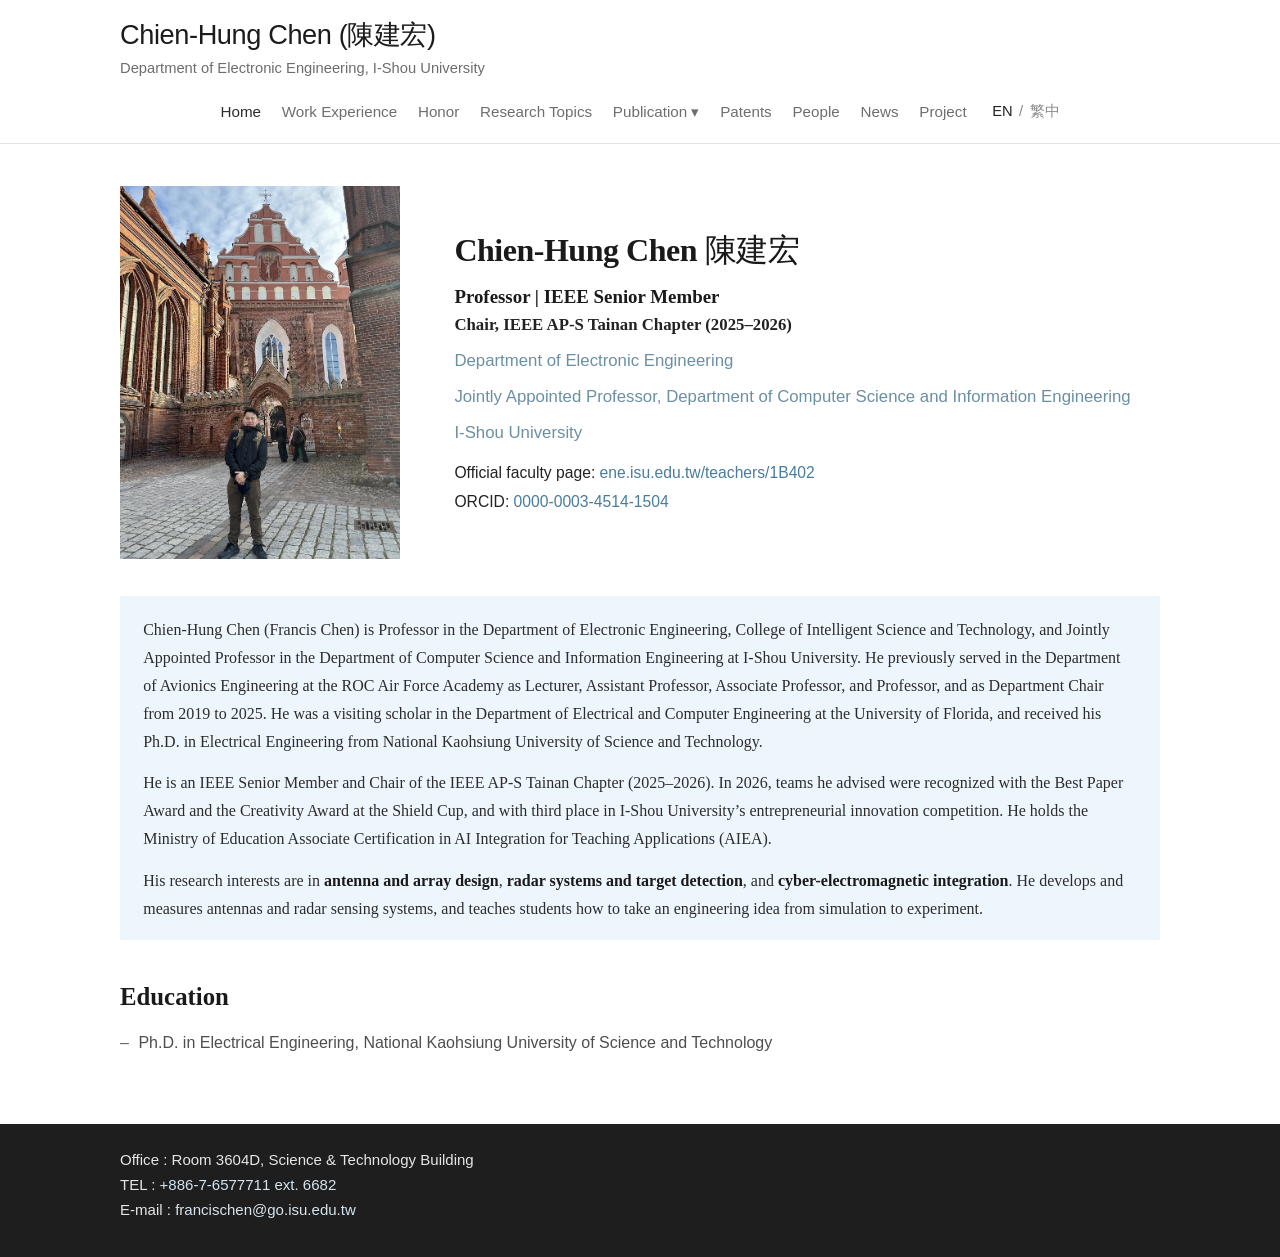
==== commit 2d5ce83f: "Show the full-body church portrait in the hero. Keep the original 3:4 photograph uncropped so Prof. " ====
--- a/index.html
+++ b/index.html
@@ -131,8 +131,8 @@
             <img
               class="portrait"
               src="images/portrait.jpg"
-              width="864"
-              height="864"
+              width="683"
+              height="911"
               alt="Professor Chien-Hung Chen in front of a red-brick Gothic church"
               data-alt-en="Professor Chien-Hung Chen in front of a red-brick Gothic church"
               data-alt-zh="陳建宏教授立於紅磚哥德式教堂前"
--- a/styles.css
+++ b/styles.css
@@ -264,19 +264,20 @@
 
 .hero {
   display: grid;
-  grid-template-columns: 320px minmax(0, 1fr);
+  grid-template-columns: 280px minmax(0, 1fr);
   gap: 3.4rem;
   align-items: center;
-  padding: 3.1rem 0 2.15rem;
+  padding: 2.6rem 0 2.15rem;
 }
 
 .portrait {
-  width: 320px;
-  height: 320px;
-  object-fit: cover;
+  width: 280px;
+  height: auto;
+  aspect-ratio: 3 / 4;
+  object-fit: contain;
   object-position: center center;
   display: block;
-  background: #f2f2f2;
+  background: transparent;
 }
 
 .hero-copy h1 {
@@ -879,9 +880,9 @@
   }
 
   .portrait {
-    width: min(280px, 78vw);
+    width: min(250px, 68vw);
     height: auto;
-    aspect-ratio: 1;
+    aspect-ratio: 3 / 4;
   }
 
   .hero-copy h1 {
